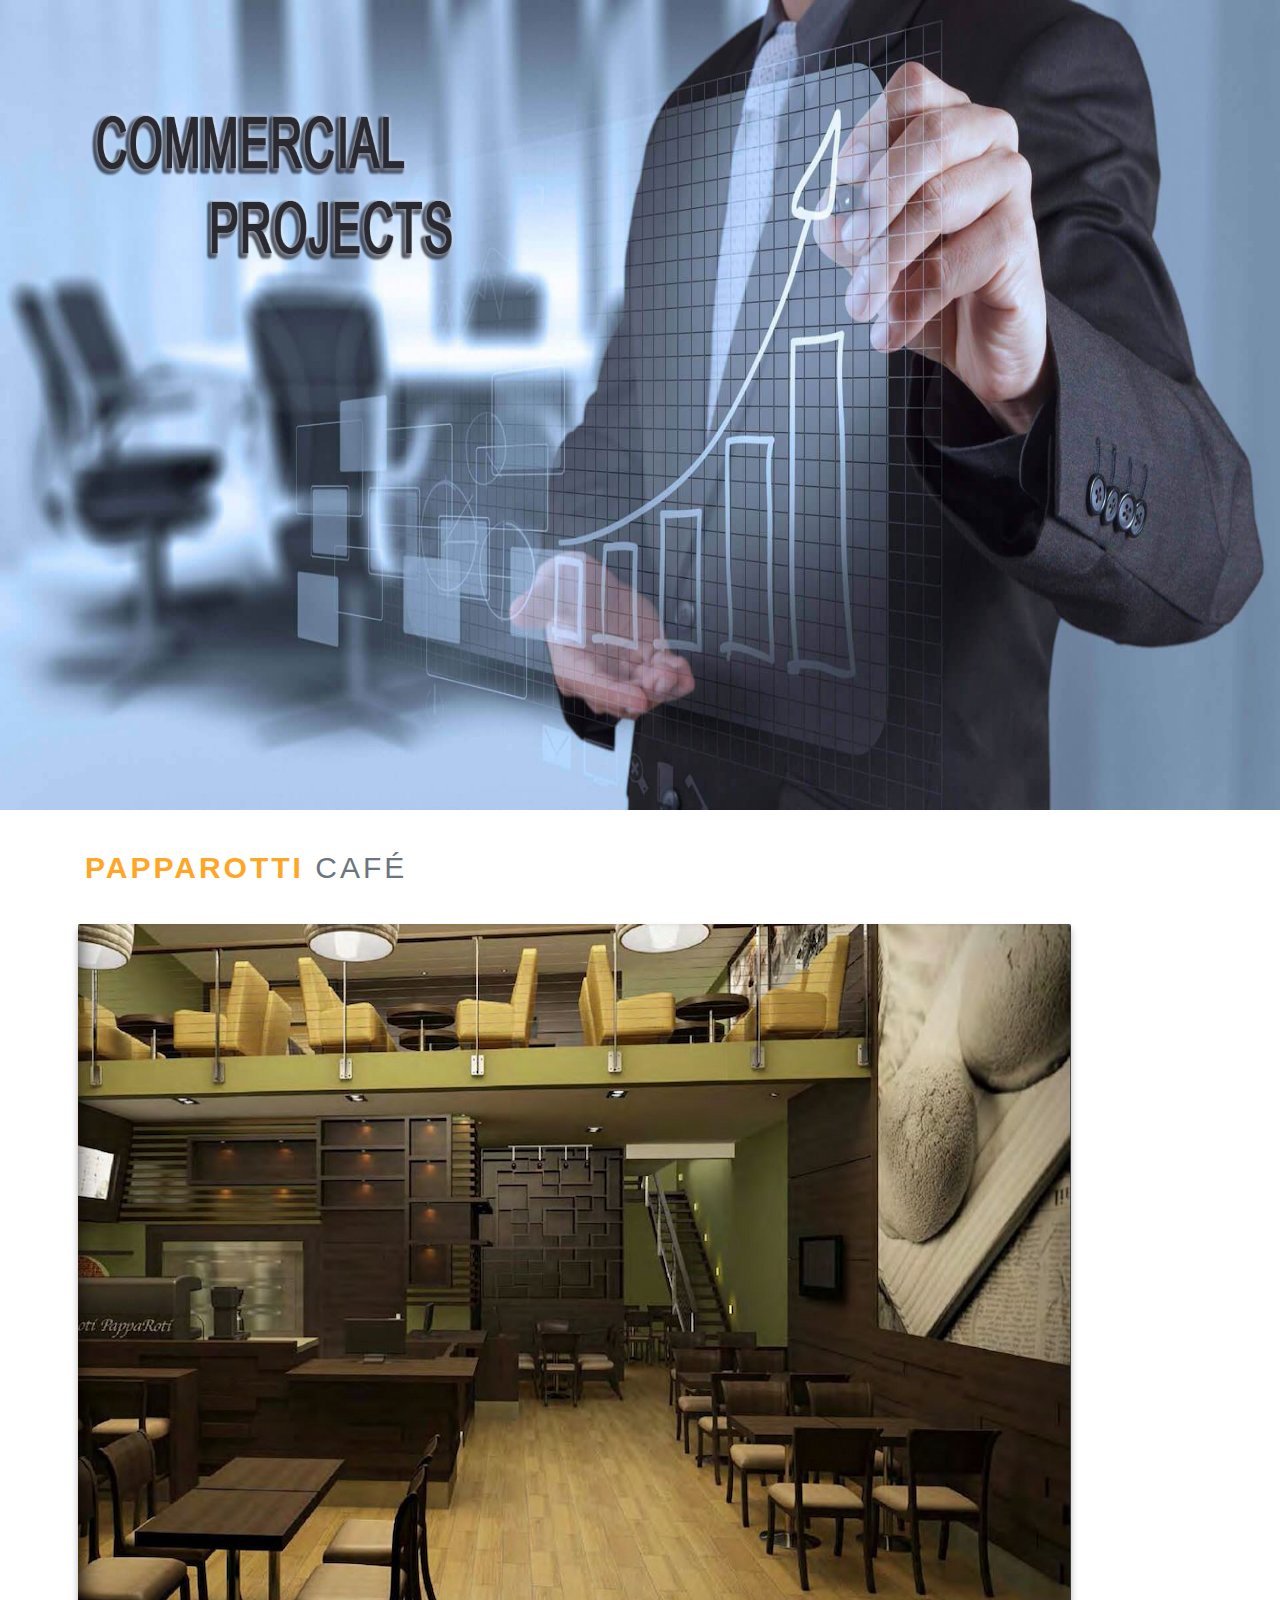
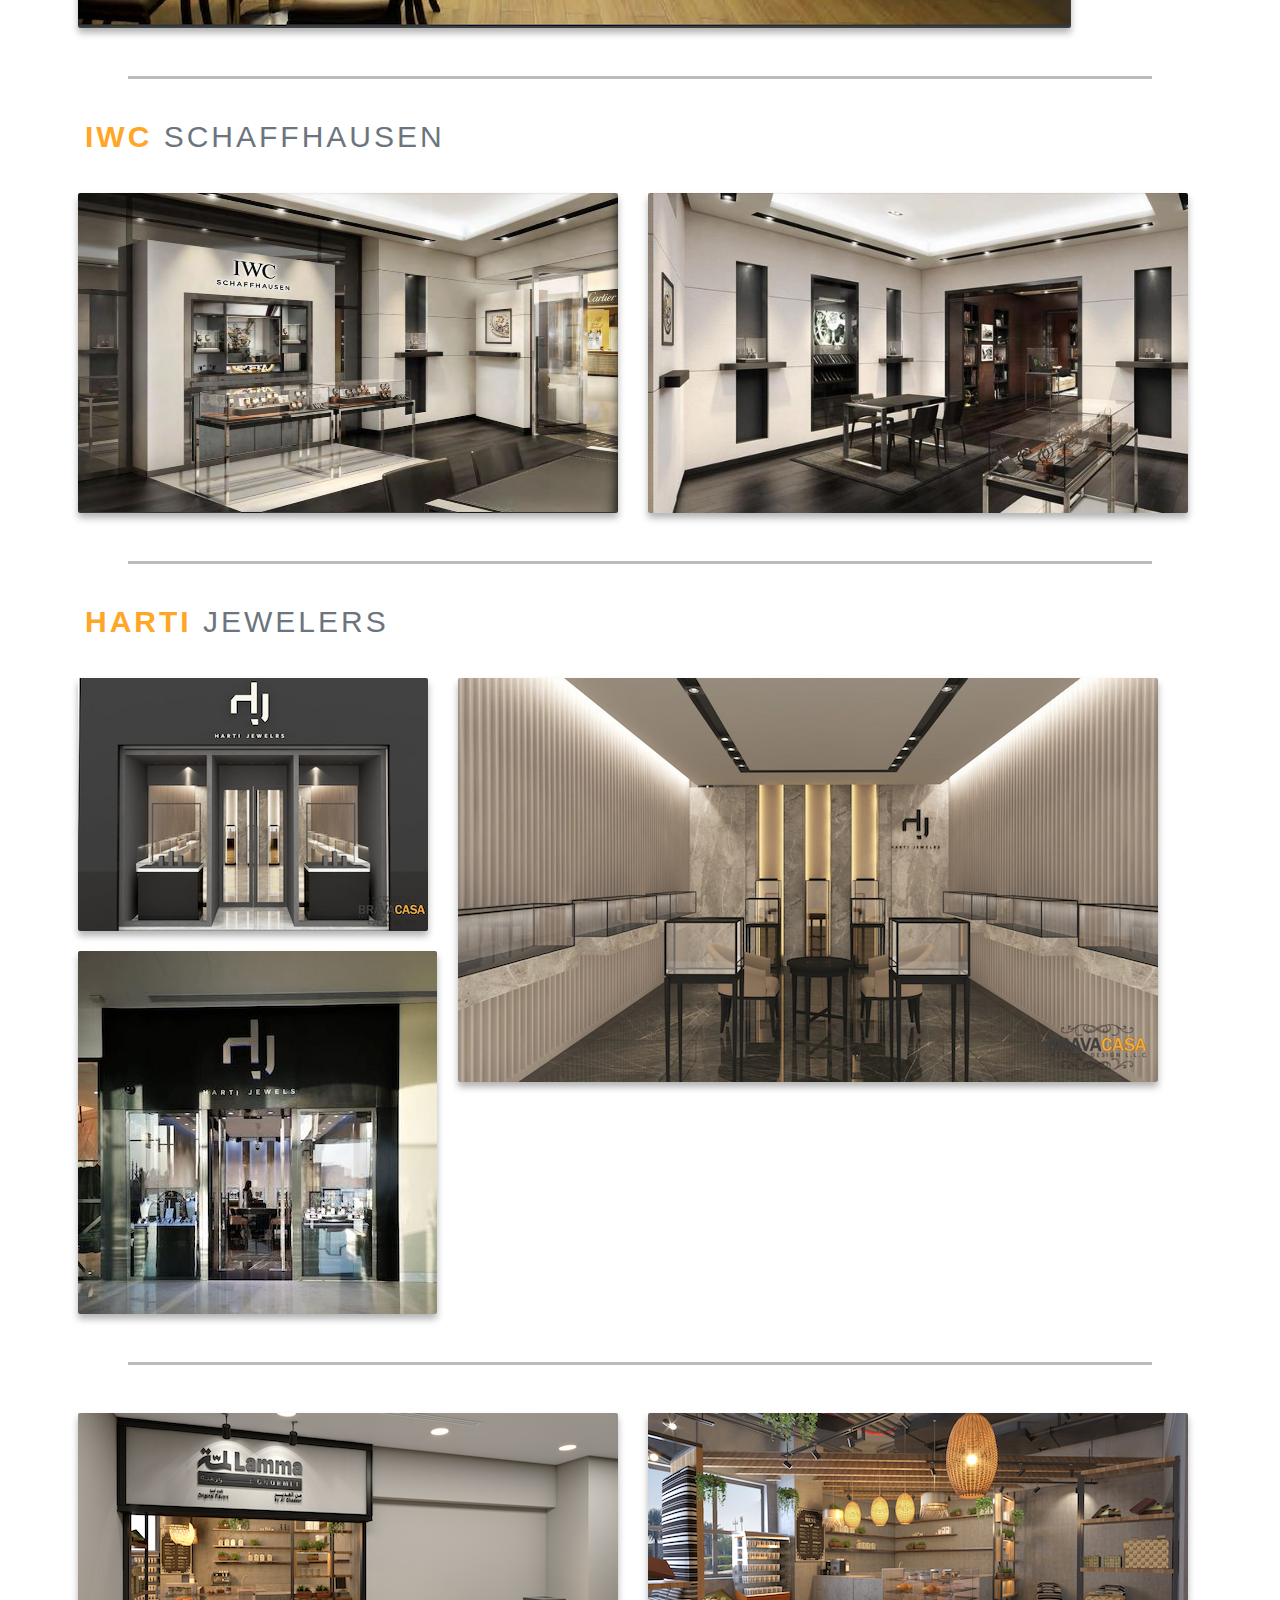
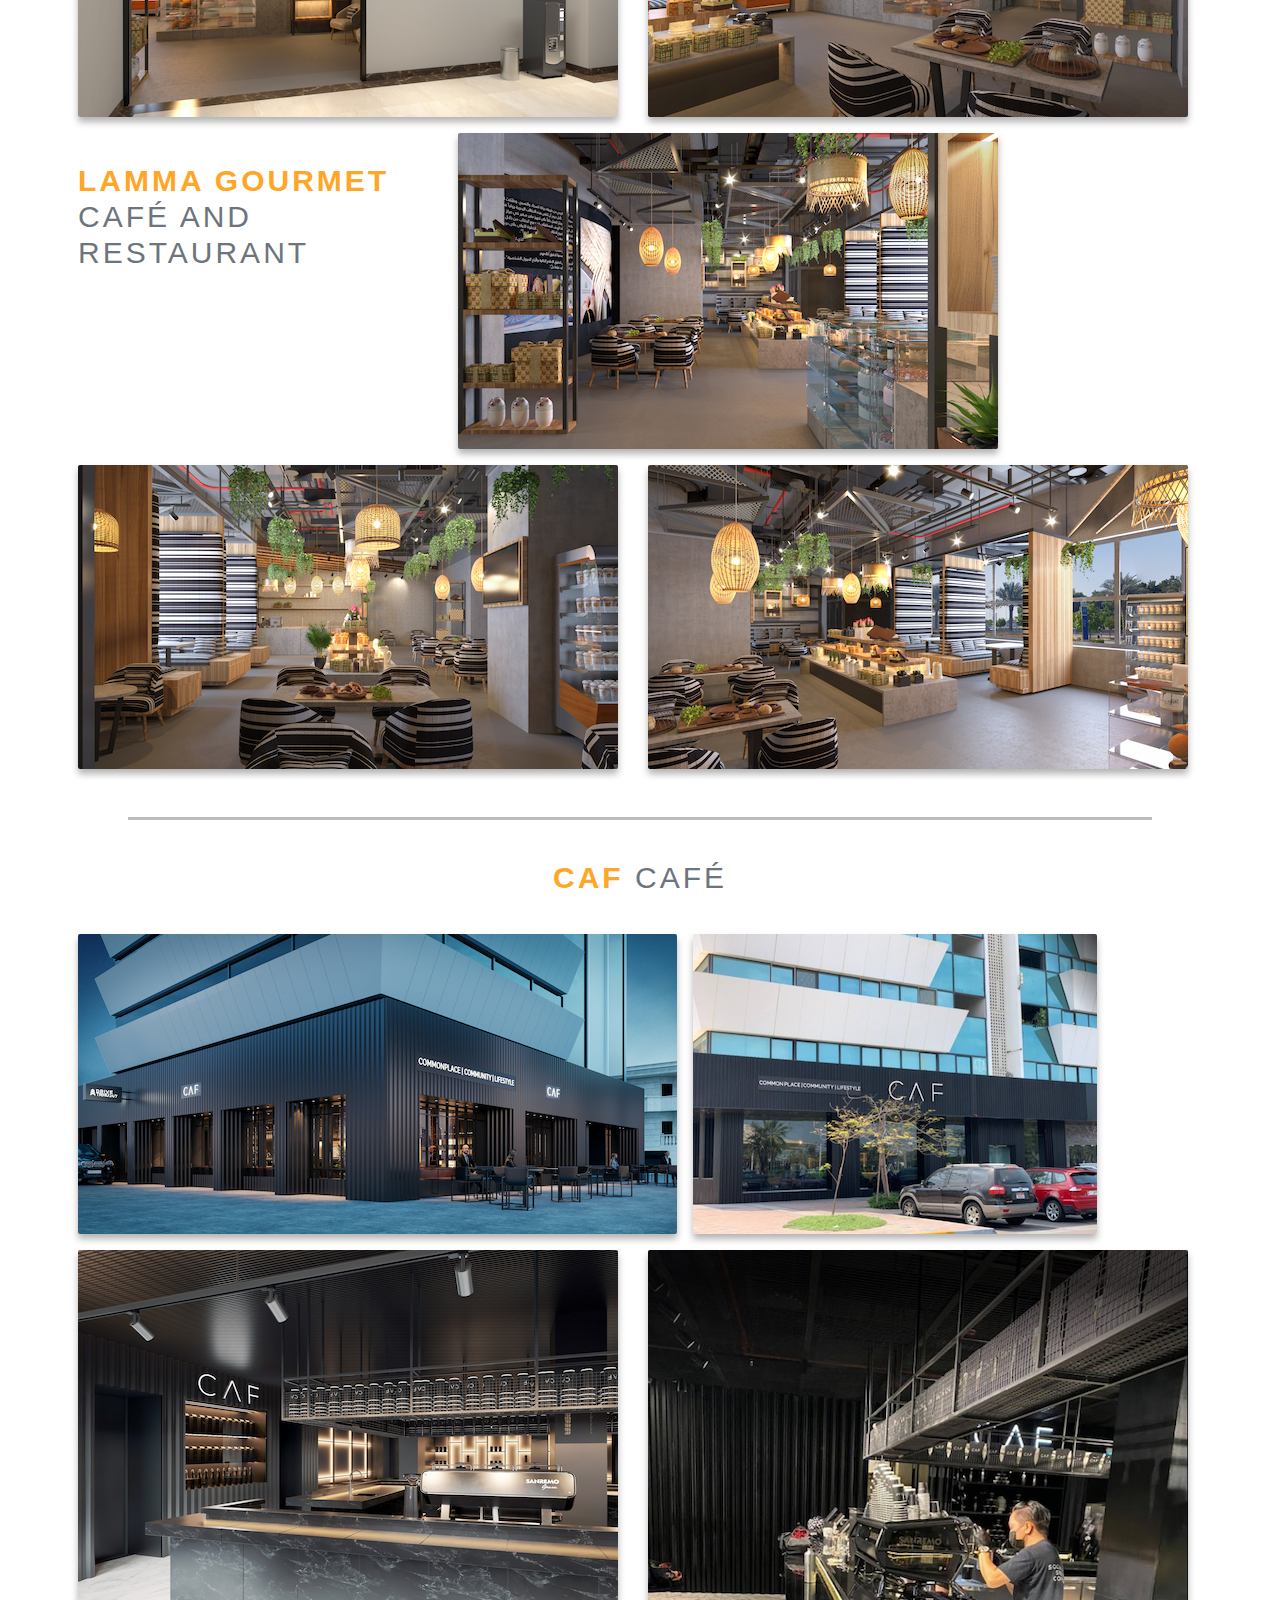
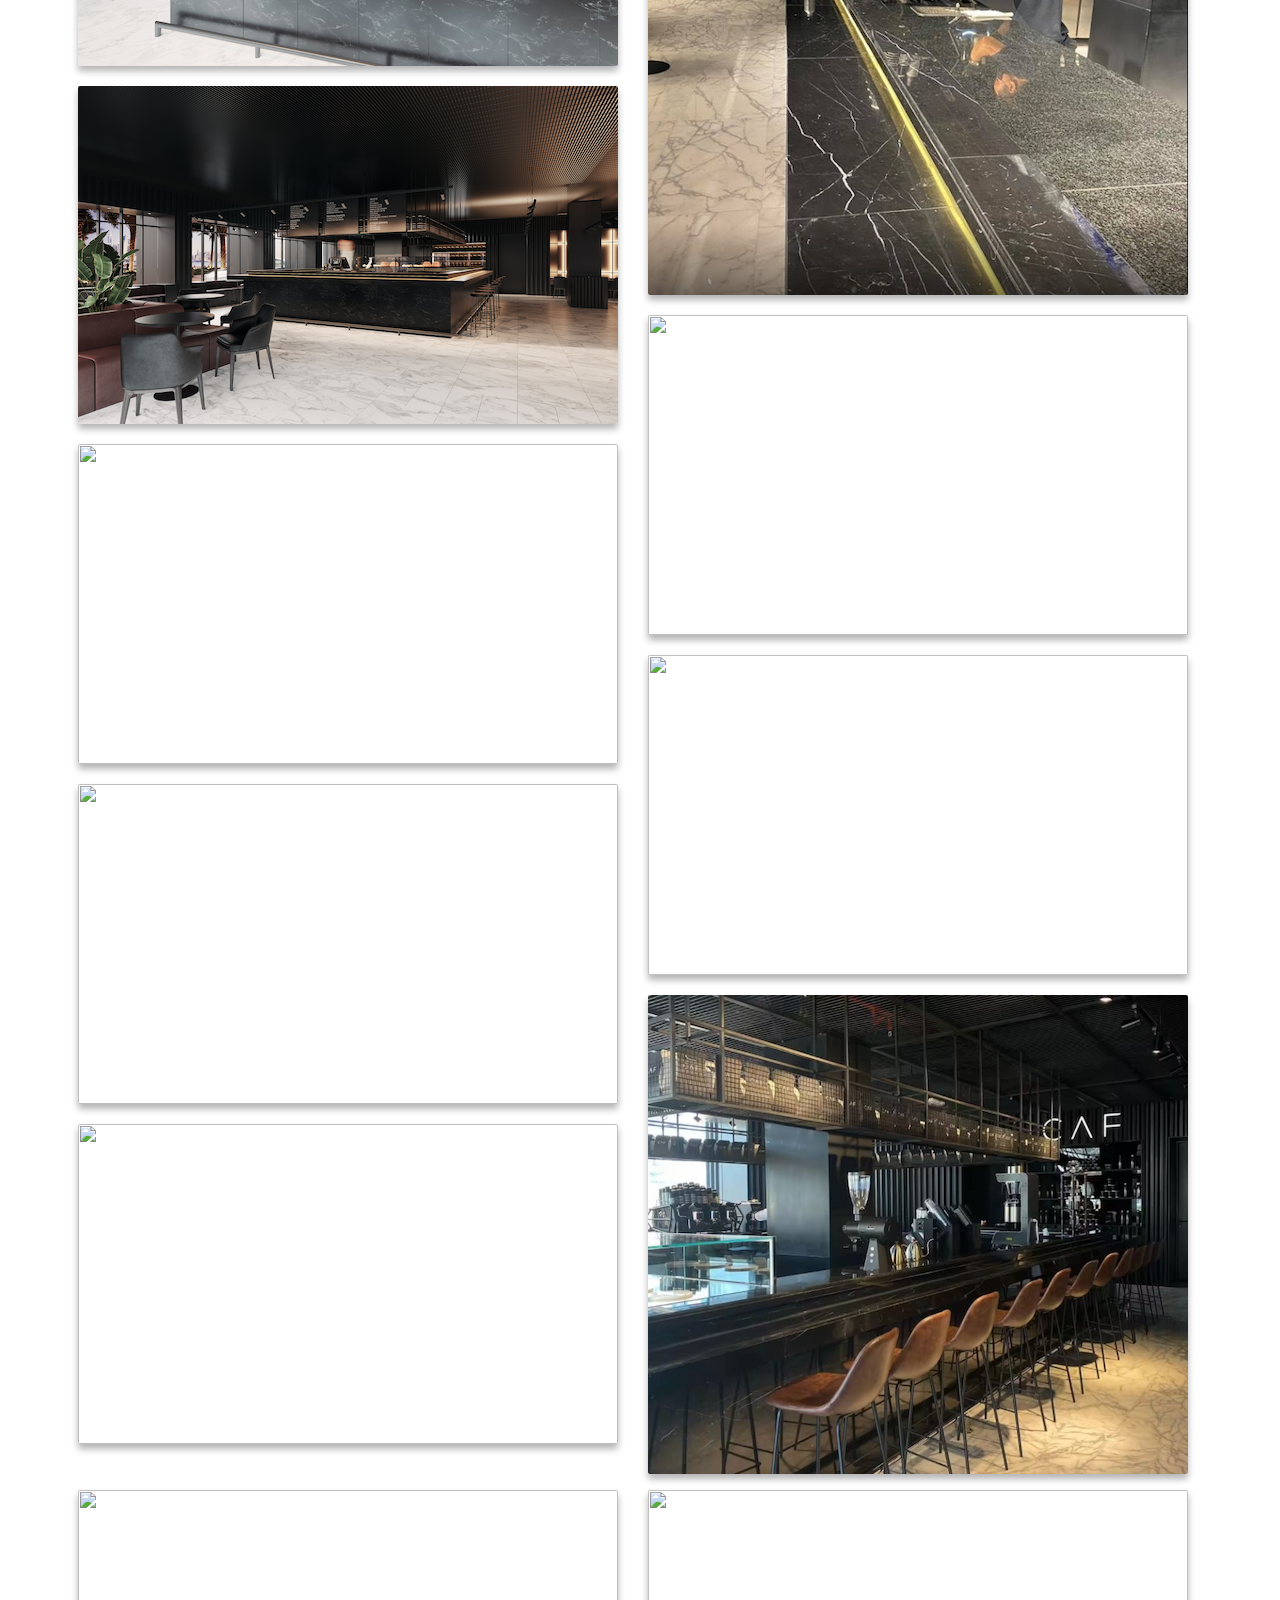
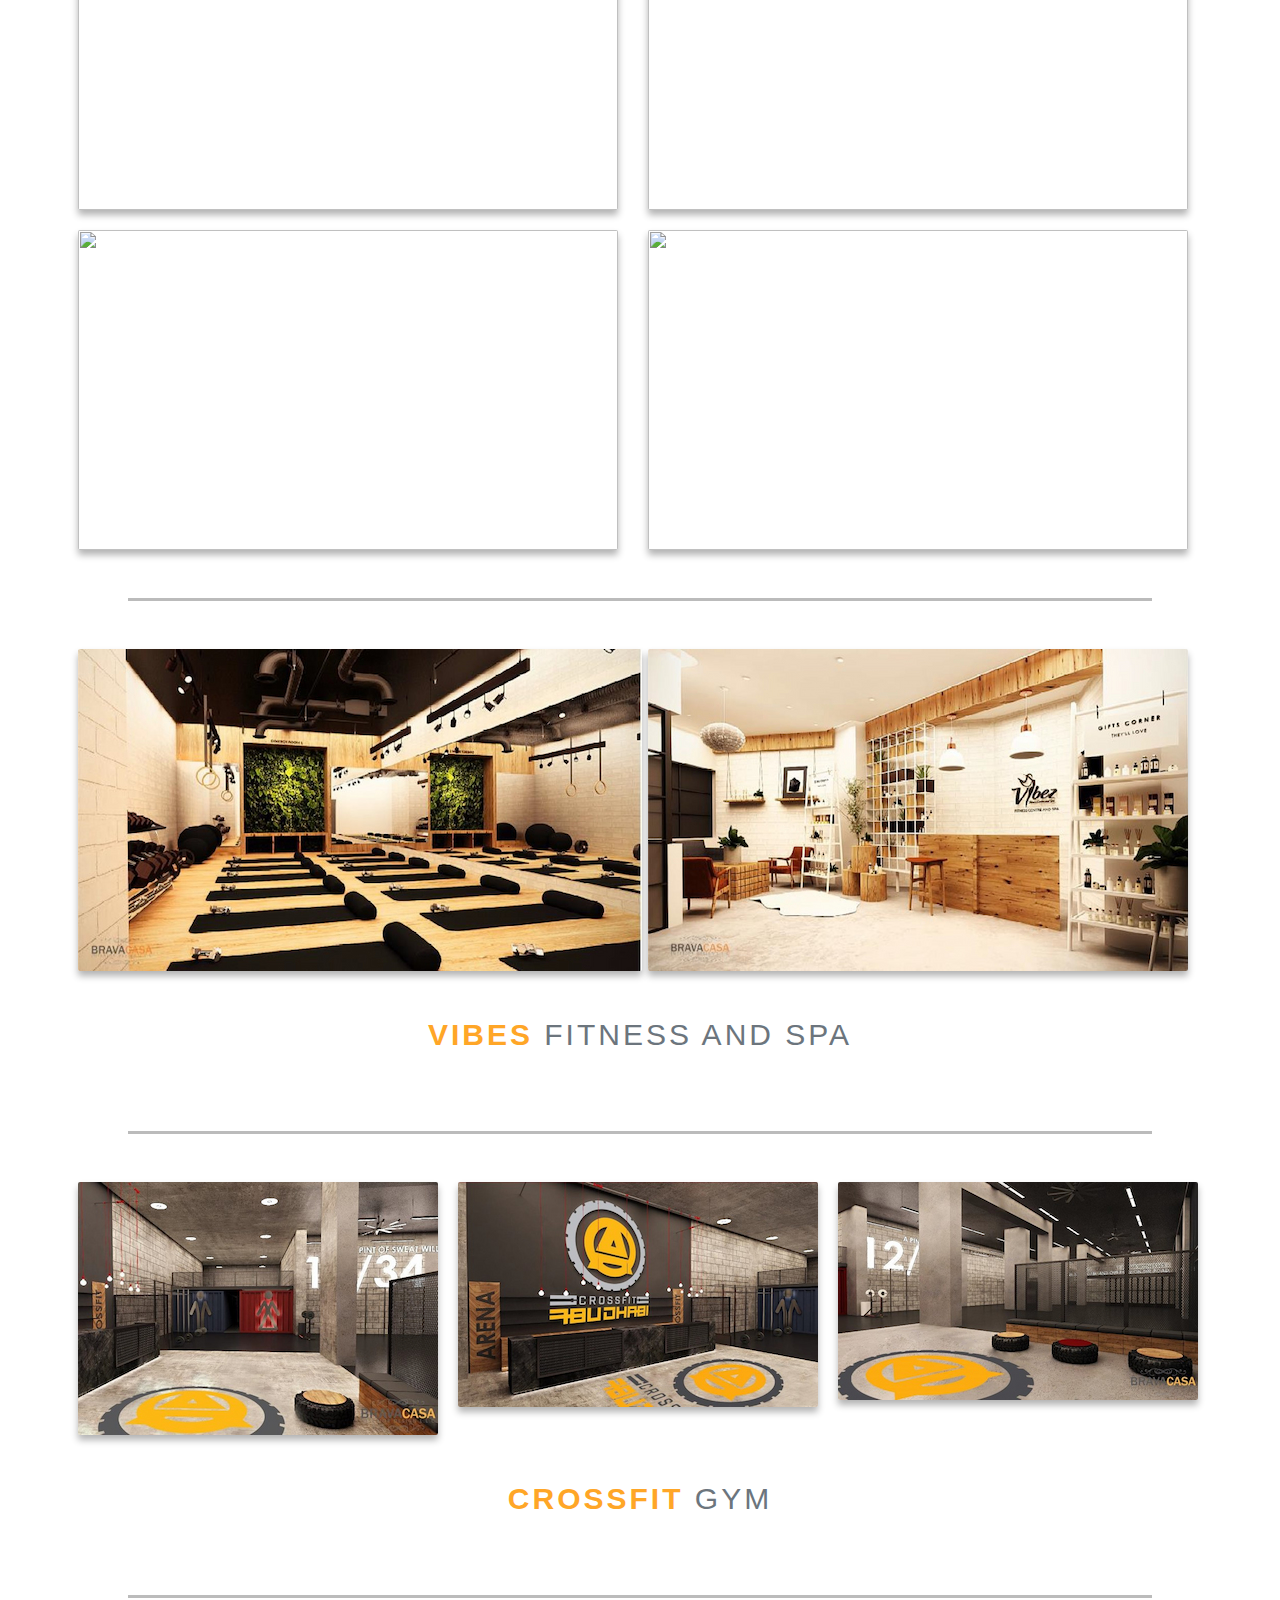
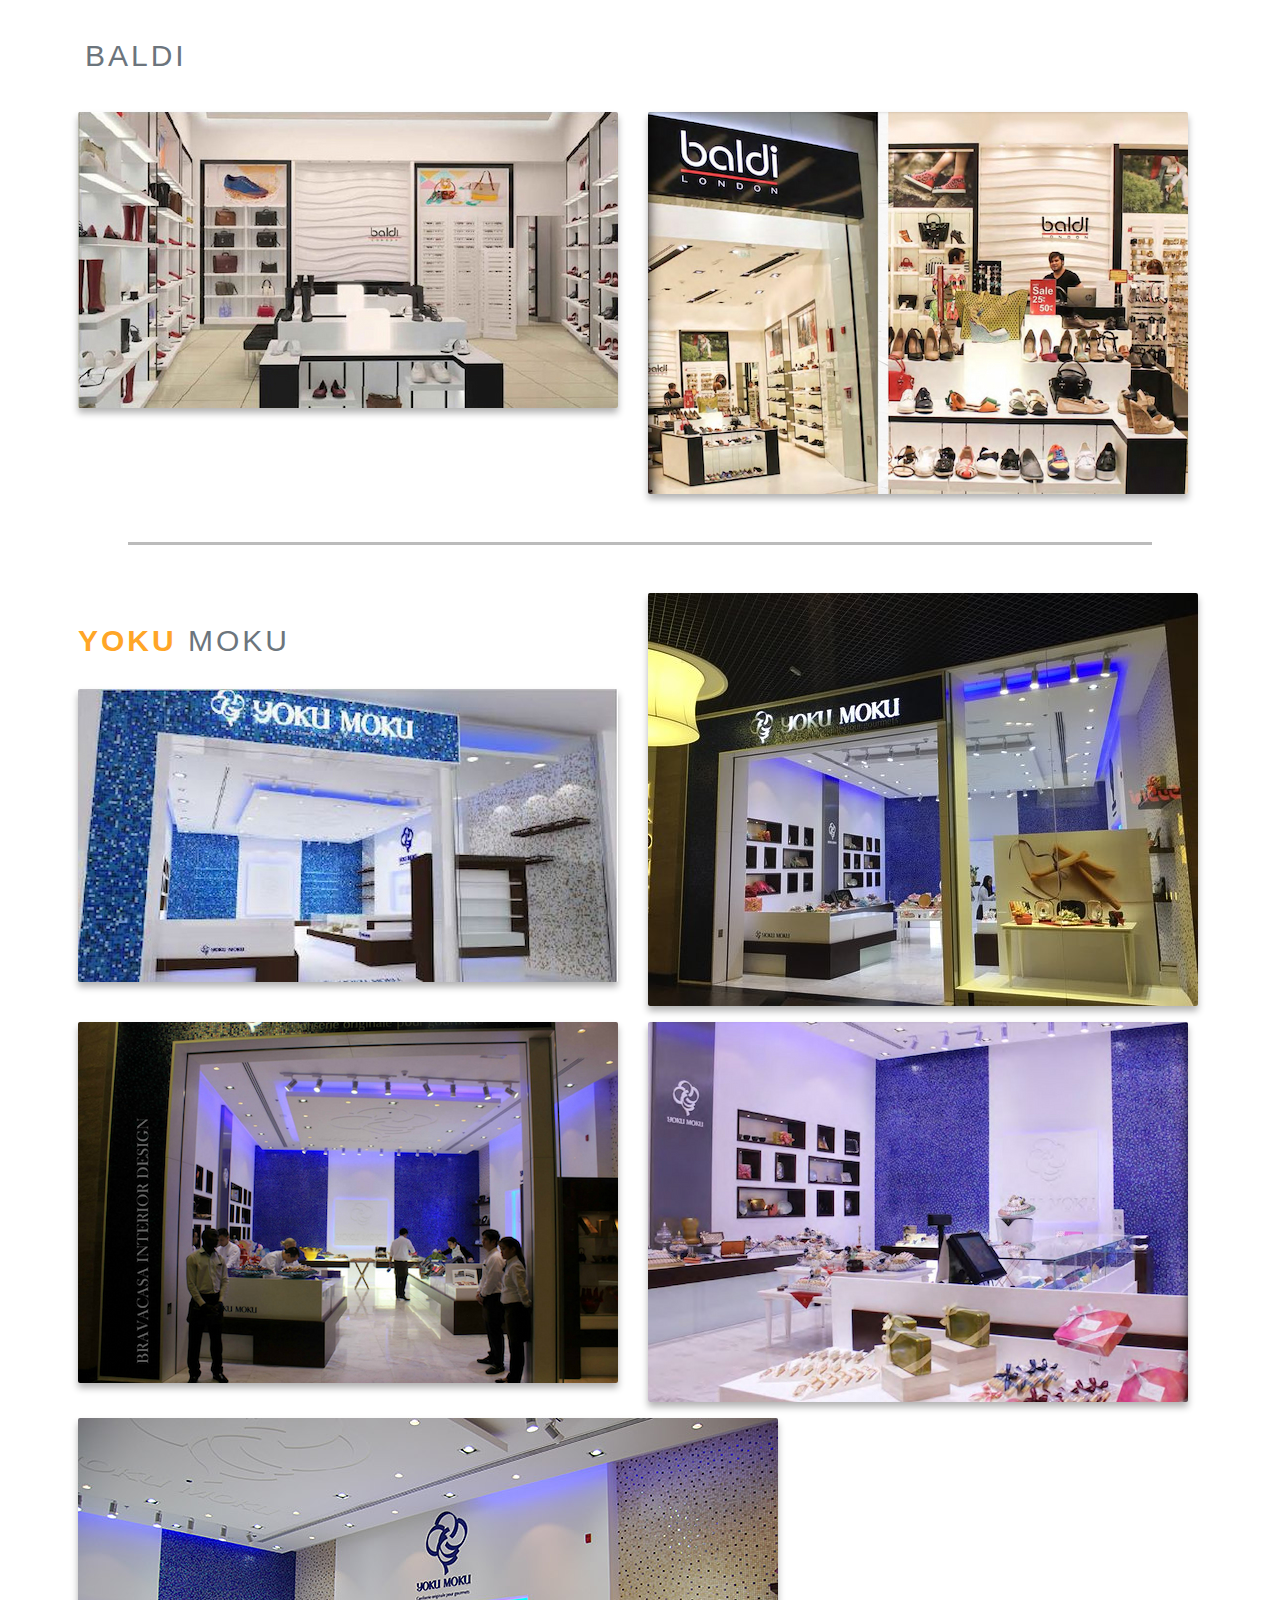
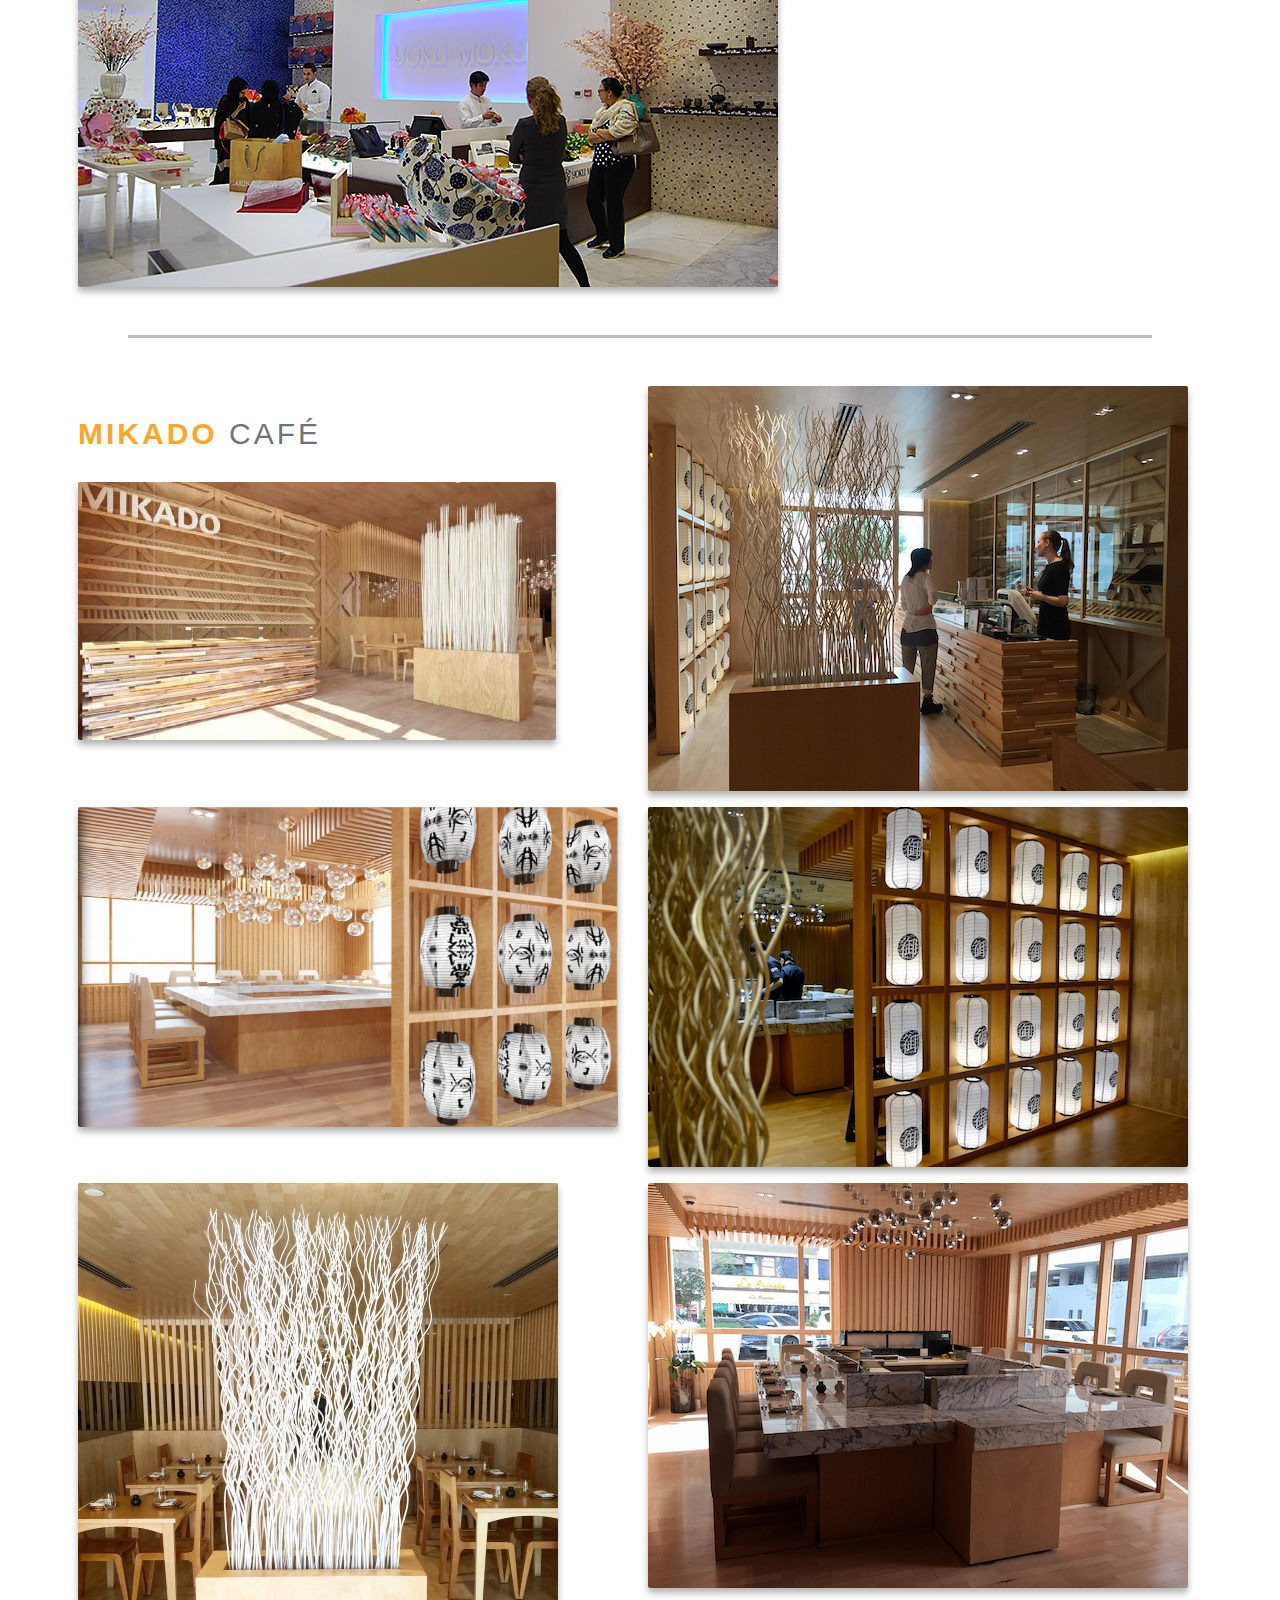
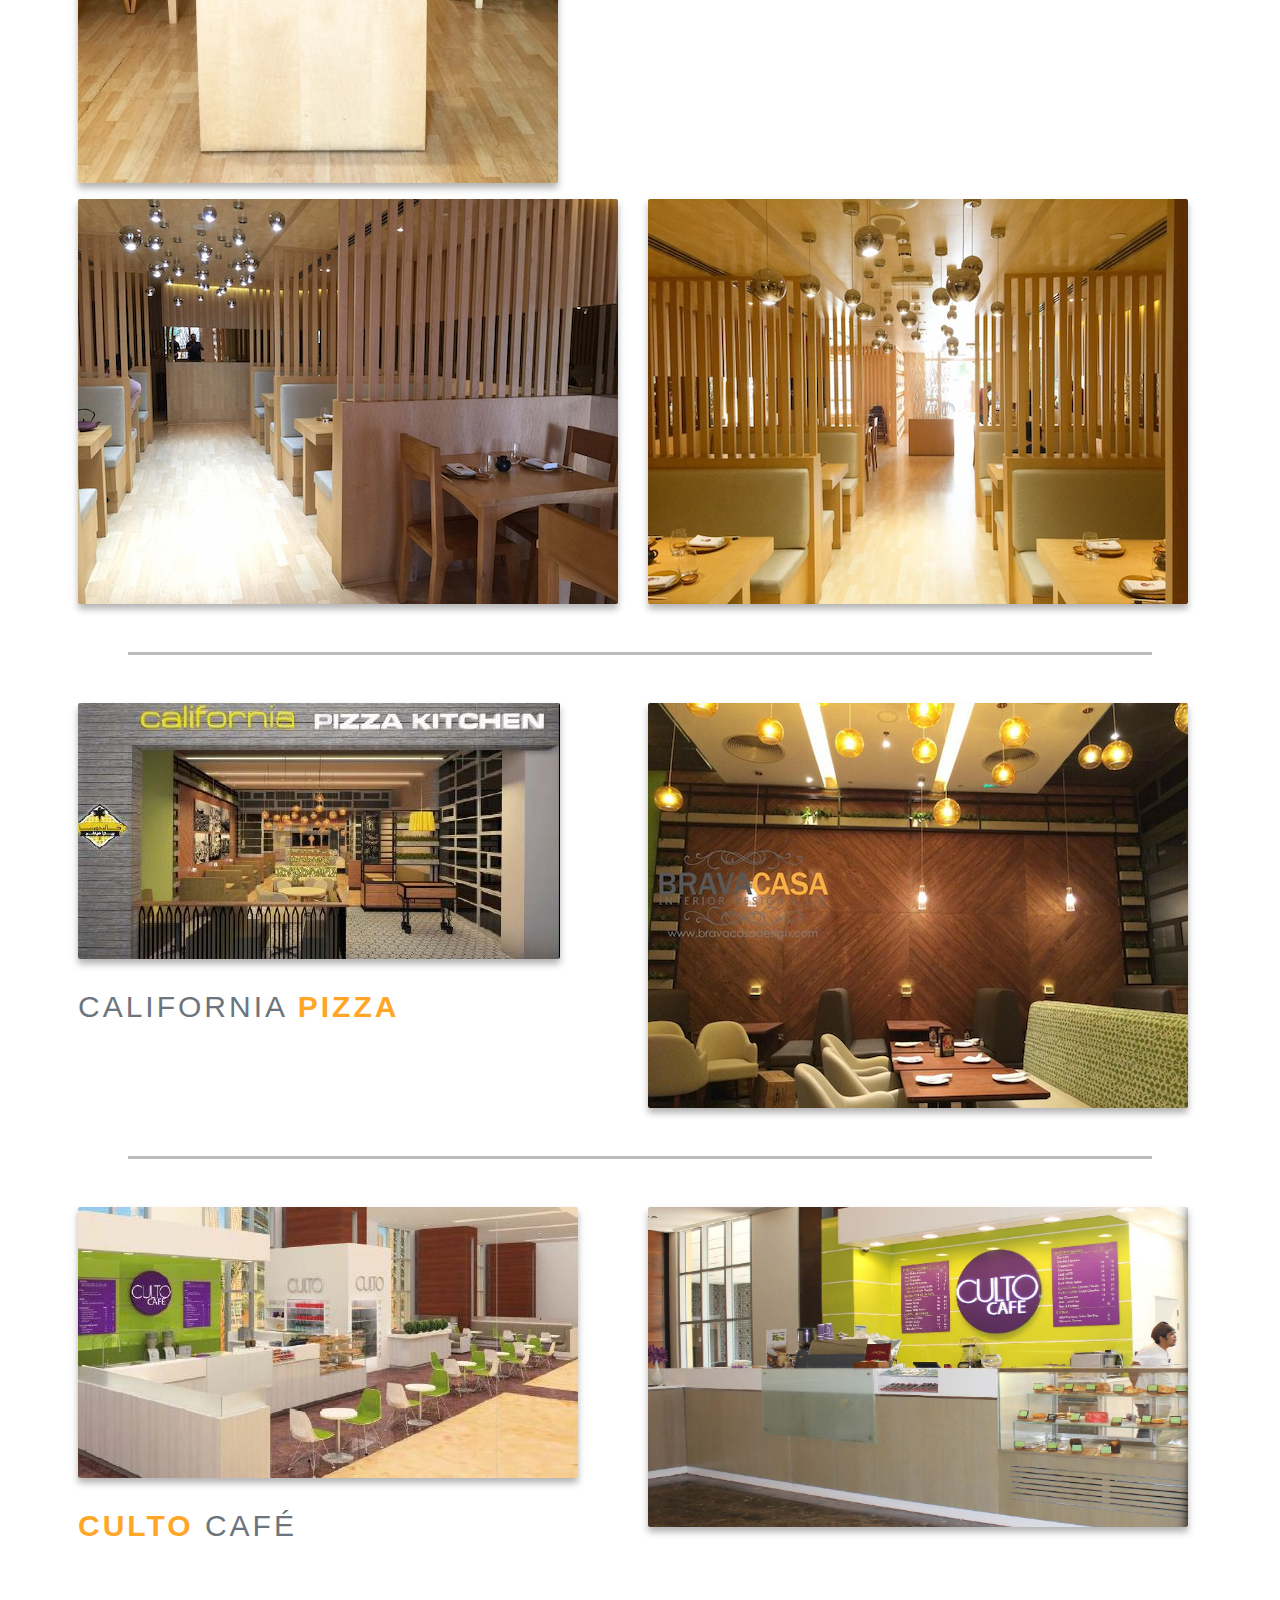
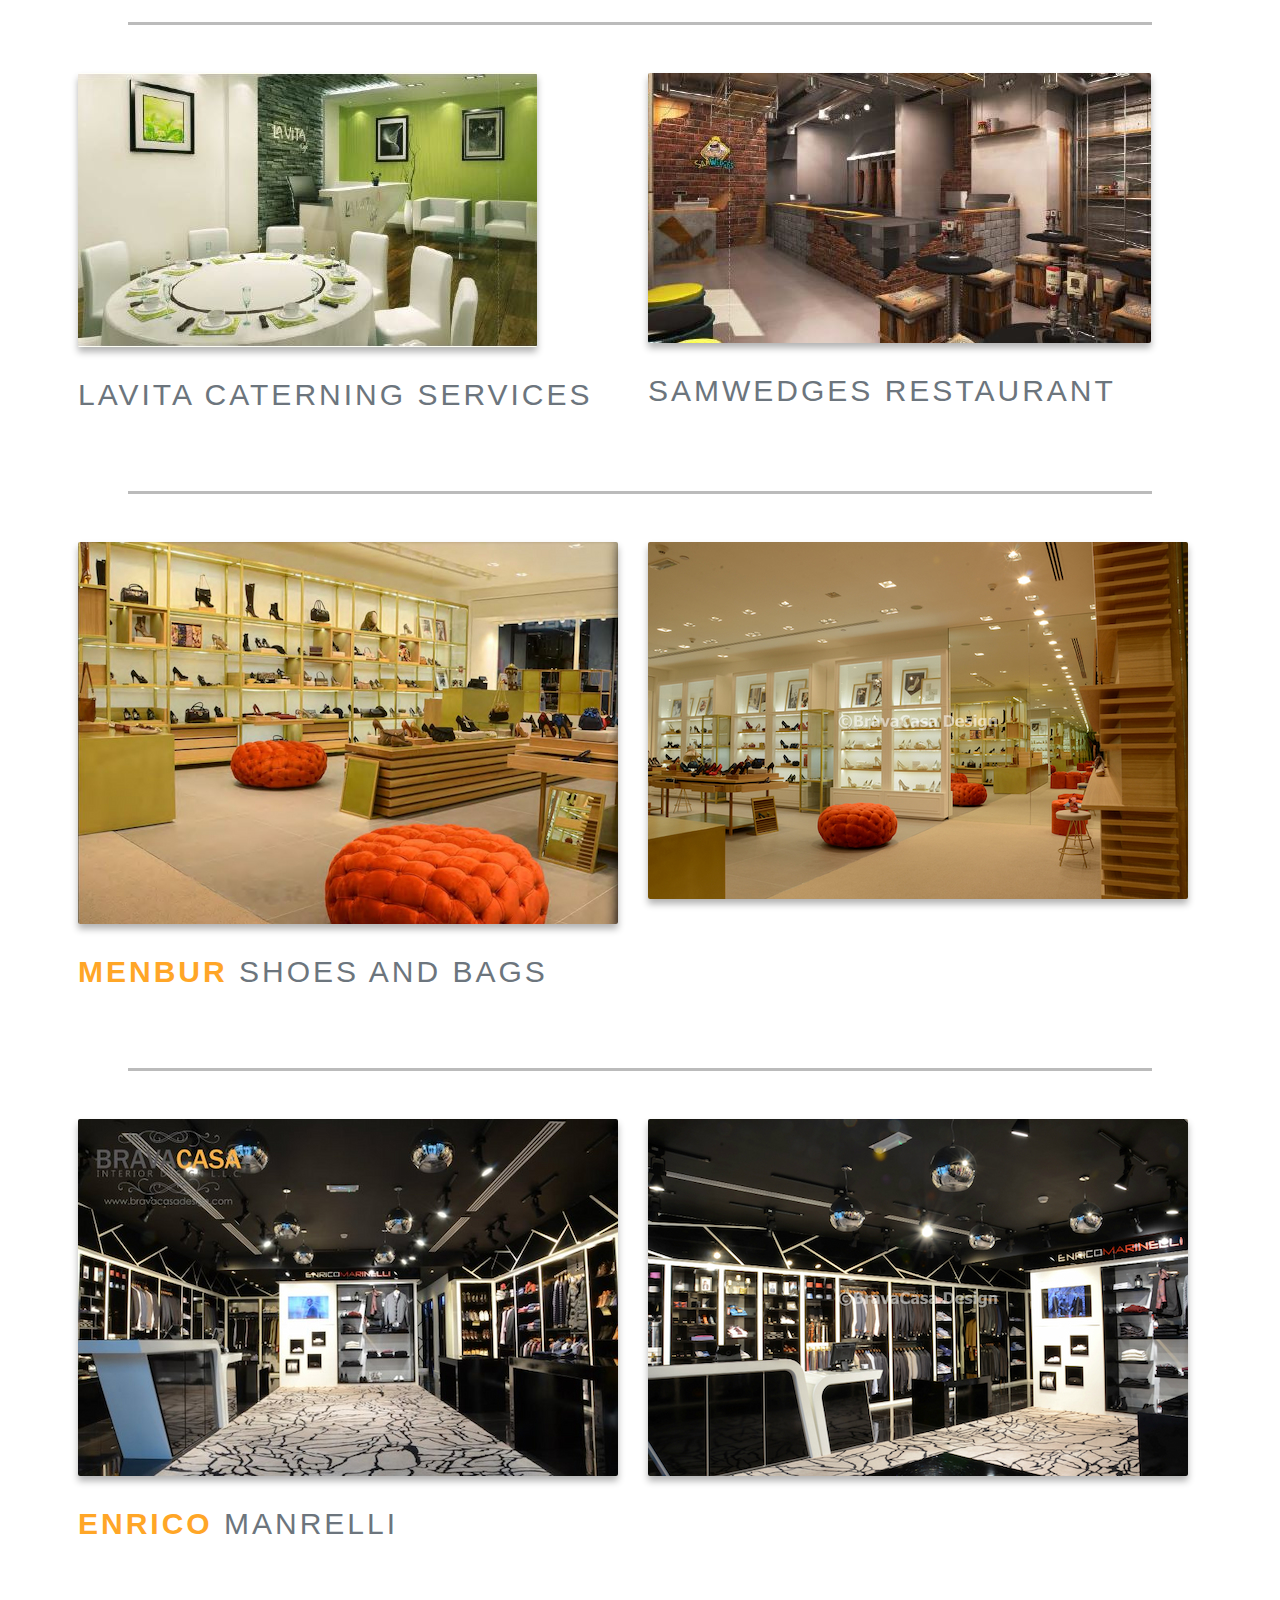
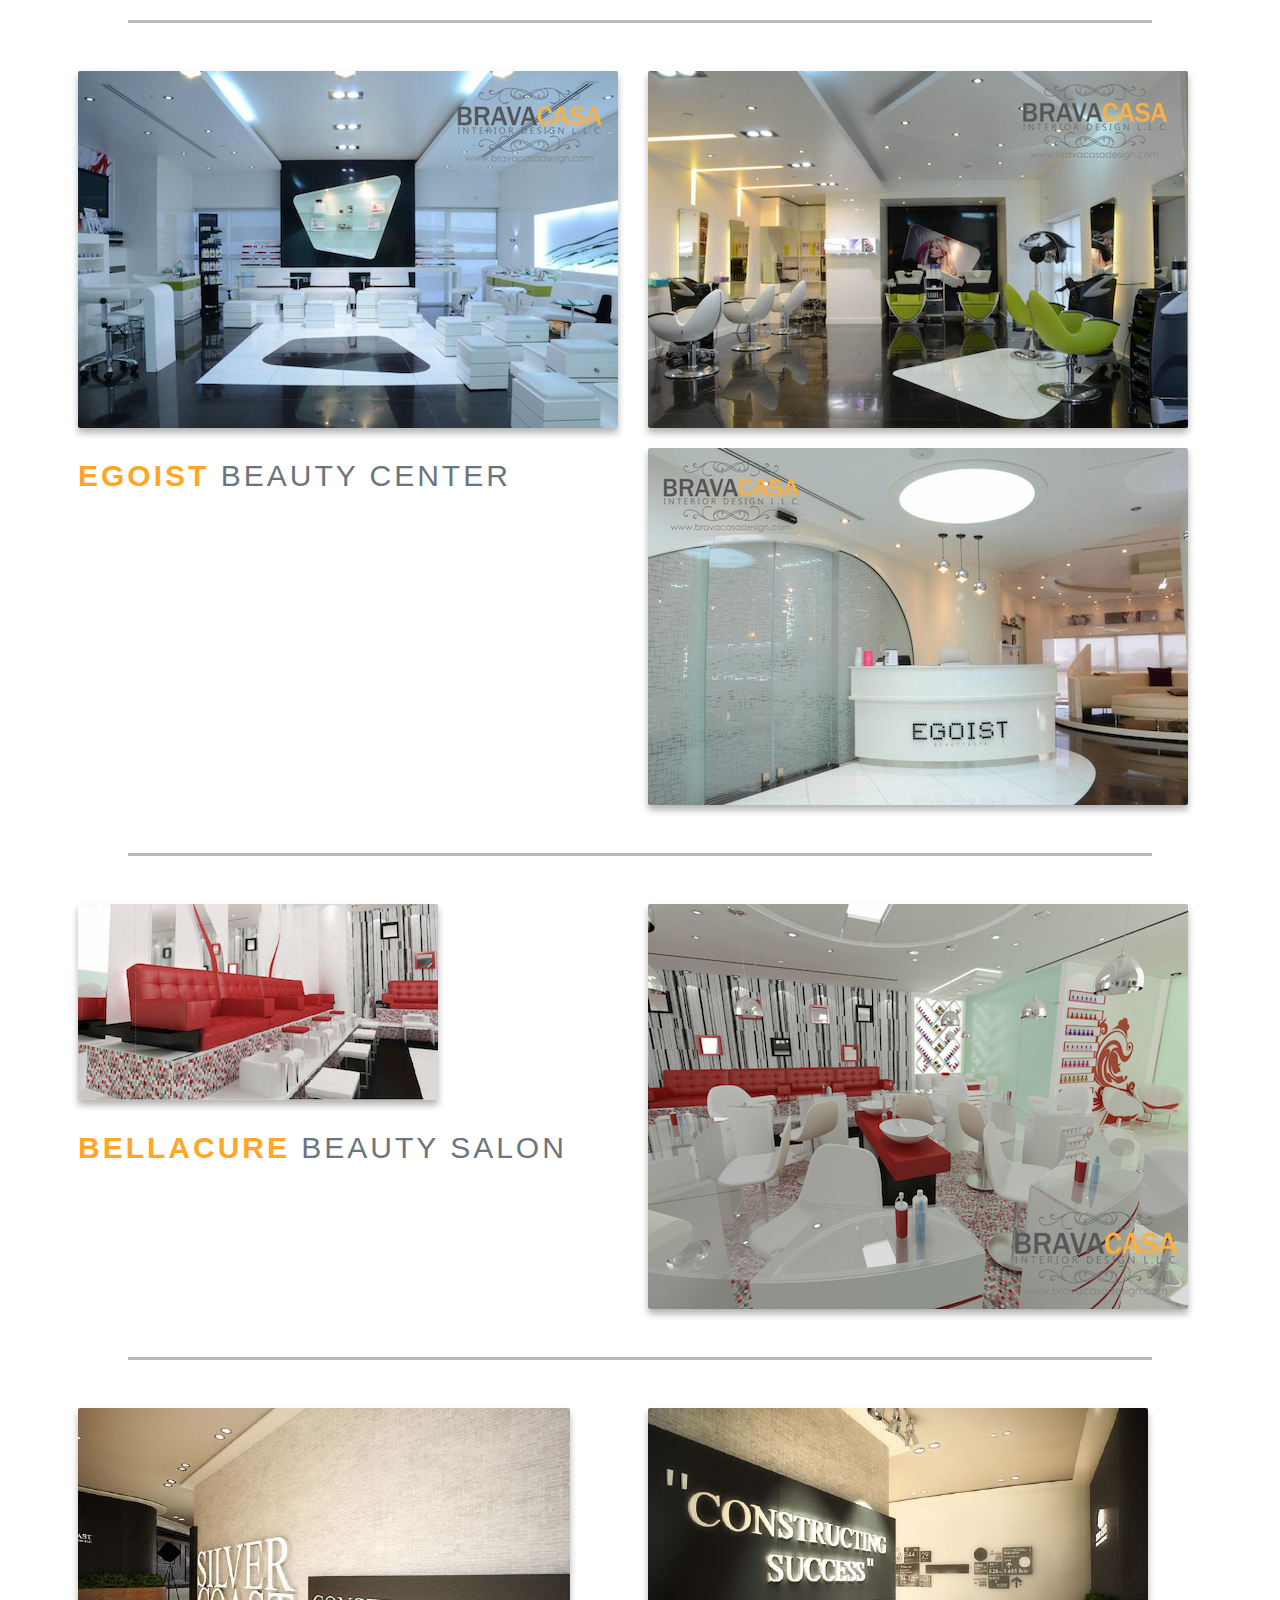
==== Commercial.html @ 42799ff3 "Add files via upload" ====
<!DOCTYPE html>
<html lang="en">

<head>
  <meta charset="UTF-8">
  <meta http-equiv="X-UA-Compatible" content="IE=edge">
  <meta name="viewport" content="width=device-width, initial-scale=1.0">
  <title>Commertial Projects</title>
  <link rel="stylesheet" href="css/bootstrap.min.css">
  <link rel="stylesheet" href="css/font-awesome.min.css">
  <link rel="stylesheet" href="css/animate.css">
  <link rel="stylesheet" href="css/style.css">
  <!--BravaCasa icon-->
  <link rel="icon" type="image/x-icon" href="images/BRAVACASA .png">
</head>

<body>
  <!--Header-->
  <div class="Commercial ">
    <div class="container"></div>
  </div>
  <!--Projects-->
  <div class="project3">
    <!--Papparotti Cafe-->
    <div class="container project3">
      <h2><span>Papparotti</span> CAFÉ</h2>
      <div class="row">
        <div class="col-md com">
          <img src="./images//Projects/commercial/1.jpg" alt="">
        </div>
      </div>
    </div>
    <hr>
    <!--IWC Schaffhausen-->
    <div class="container project3">
      <h2><span>IWC</span> Schaffhausen</h2>
      <div class="row">
        <div class="col-md-6 com">
          <img src="./images//Projects/commercial/2.jpg" alt="" class="image">
        </div>
        <div class="col-md-6 com">
          <img src="./images//Projects/commercial/2.1.jpg" alt="" class="image">
        </div>
      </div>
    </div>
    <hr>
    <!--Harti Jewelers-->
    <div class="container project3">
      <h2><span>Harti</span> Jewelers</h2>
      <div class="row">
        <div class="col-md-4 com">
          <img src="./images//Projects/commercial/3.1.jpg" alt="" class="mar-b">
          <img src="./images//Projects/commercial/3.2.jpg" alt="" >
        </div>
        <div class="col-md-6 com">
          <img src="./images//Projects/commercial/3.jpg" alt="">
        </div>
      </div>
    </div>
    <hr>
    <!--LAMMA GOURMET CAFÉ AND RESTAURANT-->
    <div class="container project3">
      <div class="row">
        <div class="col-md-6 com">
          <img src="./images//Projects/commercial/LAMA GOURMET/1.jpg" alt="">
        </div>
        <div class="col-md-6 com">
          <img src="./images//Projects/commercial/LAMA GOURMET/2.jpg" alt="">
        </div>
        <div class="col-md-4 com">
          <h2><span>LAMMA GOURMET</span> CAFÉ AND RESTAURANT</h2>
        </div>
        <div class="col-md-6 com">
          <img src="./images//Projects/commercial/LAMA GOURMET/3.jpg" alt="">
        </div>
        <div class="col-md-6 com">
          <img src="./images//Projects/commercial/LAMA GOURMET/4.jpg" alt="">
        </div>
        <div class="col-md-6 com">
          <img src="./images//Projects/commercial/LAMA GOURMET/5.jpg" alt="">
        </div>
      </div>
    </div>
    <hr>
    <!--CAF CAFÉ-->
    <div class="container project3">
      <h2 style="text-align: center;"><span>CAF</span> CAFÉ</h2>
      <div class="row">
        <div class="col-md-auto com">
          <img src="./images//Projects/commercial/CAF CAFE/1.jpg" alt="">
        </div>
        <div class="col-md-4 com">
          <img src="./images//Projects/commercial/CAF CAFE/2.jpg" alt="">
        </div>
        <div class="col-md-6 com">
          <img src="./images//Projects/commercial/CAF CAFE/3.jpg" alt="" class="mar-b">
          <img src="./images//Projects/commercial/CAF CAFE/4.jpg" alt="" class="mar-b">
          <img src="./images//Projects/commercial/CAF CAFE/9.jpg" alt=""  class="image mar-b">
          <img src="./images//Projects/commercial/CAF CAFE/10.jpg" alt=""  class="image mar-b">
          <img src="./images//Projects/commercial/CAF CAFE/15.jpg" alt="" class="image">
        </div>
        <div class="col-md-6 com">
          <img src="./images//Projects/commercial/CAF CAFE/8.jpg" alt="" class="mar-b">
          <img src="./images//Projects/commercial/CAF CAFE/5.jpg" alt=""  class="image mar-b">
          <img src="./images//Projects/commercial/CAF CAFE/6.jpg" alt=""  class="image mar-b">
          <img src="./images//Projects/commercial/CAF CAFE/7.jpg" alt="">
        </div>
        <div class="col-md-6 com">
          <img src="./images//Projects/commercial/CAF CAFE/11.jpg" alt=""  class="image mar-b">
          <img src="./images//Projects/commercial/CAF CAFE/13.jpg" alt="" class="image">
        </div>
        <div class="col-md-6 com">
          <img src="./images//Projects/commercial/CAF CAFE/12.jpg" alt=""   class="image mar-b">
          <img src="./images//Projects/commercial/CAF CAFE/14.jpg" alt=""  class="image">
        </div>
       
      </div>
    </div>
    <hr>
    <!--Vibes Fitness And Spa-->
    <div class="container project3">
      <div class="row">
        <div class="col-md-6 com">
          <img src="./images//Projects/commercial/4.jpg" alt="">
        </div>
        <div class="col-md-6 com">
          <img src="./images//Projects/commercial/5.jpg" alt="">
        </div>
        <div class="col-md-12 com">
          <h2 style="text-align: center;"><span>Vibes</span> Fitness And Spa</h2>
        </div>
      </div>
    </div>
    <hr>
     <!--CrossFit Gym-->
    <div class="container project3">
      <div class="row">
        <div class="col-lg-4 col-md-6 com">
          <img src="./images//Projects/commercial/7.jpg" alt=""> 
        </div>
        <div class="col-lg-4 col-md-6 com">
          <img src="./images//Projects/commercial/8.jpg" alt="">
        </div>
        <div class="col-lg-4 col-md-6 com">
          <img src="./images//Projects/commercial/6.jpg" alt="">
        </div>
        <div class="col-md-12 com">
          <h2 style="text-align: center;"><span>CrossFit</span> Gym</h2>
        </div>
      </div>
    </div>
    <hr>
    <!--Baldi-->
    <div class="container project3">
      <h2>Baldi</h2>
      <div class="row">
        <div class="col-md-6 com">
          <img src="./images//Projects/commercial/10.jpg" alt="">
        </div>
        <div class="col-md-6 com">
          <img src="./images//Projects/commercial/10.1.jpg" alt="">
        </div>
      </div>
    </div>
    <hr>
    <!--Yoku Moku-->
    <div class="container project3">
      <div class="row">
        <div class="col-md-6 com">
          <h2 style="margin-bottom: 30px;"><span>Yoku</span> Moku</h2>
          <img src="./images//Projects/commercial/11.jpg" alt="">
        </div>
        <div class="col-md-6 com">
          <img src="./images//Projects/commercial/11.3.jpg" alt="">
        </div>
        <div class="col-md-6 com">
          <img src="./images//Projects/commercial/11.2.jpg" alt="">
        </div>
        <div class="col-md-6 com">
          <img src="./images//Projects/commercial/11.1.jpg" alt="">
        </div>
        <div class="col-md-6 com">
          <img src="./images//Projects/commercial/11.4.jpg" alt="">
        </div>
      </div>
    </div>
    <hr>
    <!---Mikado Cafe-->
    <div class="container project3">
      <div class="row">
        <div class="col-md-6 com">
          <h2 style="margin-bottom: 30px;"><span>Mikado</span> CAFÉ</h2>
          <img src="./images//Projects/commercial/13.JPG" alt="" >
        </div>
        <div class="col-md-6 com">
          <img src="./images//Projects/commercial/13.1.jpg" alt="" >
        </div>
        <div class="col-md-6 com">
          <img src="./images//Projects/commercial/13.10.JPG" alt="" class="image">
        </div>
        <div class="col-md-6 com">
          <img src="./images//Projects/commercial/13.11.jpg" alt="" >
        </div>
        <div class="col-md-6 com">
          <img src="./images//Projects/commercial/13.2.jpg" alt="">
        </div>
        <div class="col-md-6 com">
          <img src="./images//Projects/commercial/13.4.jpg" alt="">
        </div>
        <div class="col-md-6 com">
          <img src="./images//Projects/commercial/13.6.jpg" alt="">
        </div>
        <div class="col-md-6 com">
          <img src="./images//Projects/commercial/13.5.jpg" alt="">
        </div>
      </div>
    </div>
    <hr>
    <!--California Pizza-->
    <div class="container project3">
      <div class="row">
        <div class="col-md-6 com">
          <img src="./images//Projects/commercial/12.JPG" alt="">
          <h2>California <span>Pizza</span></h2>
        </div>
        <div class="col-md-6 com">
          <img src="./images//Projects/commercial/12.1.jpg" alt="">
        </div>
      </div>
    </div>
    <hr>
    <!--Culto CAFÉ-->
    <div class="container project3">
      <div class="row">
        <div class="col-md-6 com">
          <img src="./images//Projects/commercial/16.JPG" alt="">
          <h2><span>Culto</span> CAFÉ</h2>
        </div>
        <div class="col-md-6 com">
          <img src="./images//Projects/commercial/17.JPG" alt="" class="image">
        </div>
      </div>
    </div>
    <hr>
    <!--Samwedges -Culto Cafe-->
    <div class="container project3">
      <div class="row">
        <div class="col-md-6 com">
          <img src="./images//Projects/commercial/14.JPG" alt="">
          <h2>Lavita Caterning Services</h2>
        </div>
        <div class="col-md-6 com">
          <img src="./images//Projects/commercial/15.JPG" alt="">
          <h2>Samwedges Restaurant</h2>
        </div>
      </div>
    </div>
    <hr>
    <!--MENBUR SHOES AND BAGS-->
    <div class="container project3">
      <div class="row">
        <div class="col-lg-6 col-md-6 com">
          <img src="./images//Projects/commercial/18.jpg" alt="">
          <h2><span>MENBUR</span> SHOES AND BAGS</h2>
        </div>
        <div class="col-lg-6 col-md-6 com">
          <img src="./images//Projects/commercial/18.1.jpg" alt="">
        </div>
      </div>
    </div>
    <hr>
    <!--ENRICO MANRELLI-->
    <div class="container project3">
      <div class="row">
        <div class="col-lg-6 col-md-6 com">
          <img src="./images//Projects/commercial/19.jpg" alt="">
          <h2><span>ENRICO</span> MANRELLI</h2>
        </div>
        <div class="col-lg-6 col-md-6 com">
          <img src="./images//Projects/commercial/19.1.jpg" alt="">
        </div>
      </div>
    </div>
    <hr>
    <!-- EGOIST BEAUTY CENTER-->
    <div class="container project3">
      <div class="row">
        <div class="col-lg-6 col-md-6 com">
          <img src="./images//Projects/commercial/22.jpg" alt="">
          <h2><span>EGOIST</span> BEAUTY CENTER</h2>
        </div>
        <div class="col-lg-6 col-md-6 com">
          <img src="./images//Projects/commercial/22.1.jpg" alt="" class="mar-b">
          <img src="./images//Projects/commercial/22.2.jpg" alt="">
        </div>
      </div>
    </div>
    <hr>
    <!--BELLACURE -EGOIST-->
    <div class="container project3">
      <div class="row">
        <div class="col-lg-6 col-md-6 com">
          <img src="./images//Projects/commercial/21.jpg" alt="">
          <h2><span>BELLACURE</span> BEAUTY SALON</h2>
        </div>
        <div class="col-lg-6 col-md-6 com">
          <img src="./images//Projects/commercial/21.1.jpg" alt=""> 
        </div>
      </div>
    </div>
    <hr>
     <!--Silver Coast Studio-->
    <div class="container project3">
      <div class="row">
        <div class="col-md-6 com">
          <img src="./images//Projects/commercial/23.JPG" alt="">
        </div>
        <div class="col-md-6 com">
          <img src="./images//Projects/commercial/24.JPG" alt="">
        </div>
      </div>
      <div class="row">
        <div class="col-md-6 com">
          <img src="./images//Projects/commercial/25.JPG" alt="">
        </div>
        <div class="col-md-6 com">
          <h2>Silver Coast <span>Studio</span></h2>
        </div>
      </div>
    </div>
    <hr>
    <!--Top Speed Rent a Car-->
    <div class="container project3">
      <h2><span>Top Speed</span> Rent a Car</h2>
      <p>This prestigious luxury rent a car had just gone through a general rebranding and wanted to reflect the new
          identity on their interiors with their corporate colors.
      </p>
      <div class="row">
        <div class="col-md-4 com">
          <img src="./images//Projects/commercial/26.JPG" alt="">
        </div>
        <div class="col-md-6 com">
          <img src="./images//Projects/commercial/28.JPG" alt="">
        </div>
        <div class="col-md-6 com">
          <img src="./images//Projects/commercial/27.jpg" alt="">
        </div>
      </div>
    </div>
  </div>
 
  <!--js files-->
  <script src="js/jquery-3.6.0.js"></script>
  <script src="js/jquery-3.5.1.slim.min.js"></script>
  <script src="js/jquery-1.11.3.min.js"></script>
  <script src="js/bootstrap.min.js"></script>
  <script src="https://kit.fontawesome.com/2b7c648724.js" crossorigin="anonymous"></script>
  
</body>

</html>
---- css/style.css ----
/*
  Name: Bravacasa
  FirstColor: #3a3838
  SecondColor: #ffa627
*/


html {
    scroll-behavior: smooth;
}
  
body { 
    font-family: Arial, Helvetica, sans-serif;
}

/* Navbar  */
.navbar { 
    position: sticky;
    width: 100%;
    z-index: 999;
    padding-right: 5%;
    opacity: 0.9;
    top: 0;
    transition: 0.4s;
    font-family: Arial, Helvetica, sans-serif;
    
}

.navbar h1 {
    display: block;
    margin: 20px 30px 20px 30px;
    color: rgb(172, 171, 171);
    text-transform: uppercase;
    font-weight: bold;
    font-size: 40px;
    letter-spacing: 2px;
    transition: 0.4s;
}

.navbar h1 span{
    color: #ffa627;
    font-size: 35px;
    transition: 0.4s;
}

@media screen and (max-width: 600px){
    .navbar h1 {
        font-size: 20px;
        margin-right: 0;
    }
    .navbar h1 span {
        font-size: 20px;
    }
}

.navbar .navbar-nav .nav-link {
    display: block;
    font-size: 17px;
    font-weight: 500;
    color: #fff;
    letter-spacing: 3px;
    text-transform: uppercase;
    margin-left: 30px;
    -webkit-transition: all .4s ease-in-out;
    -moz-transition: all .4s ease-in-out;
    -o-transition: all .4s ease-in-out;
    transition: all .4s ease-in-out;
}

.navbar-light .navbar-nav .active >.nav-link {
    color: #ffa627;
}

.nav-link:hover {
    text-shadow: 2px 2px 5px #ffa627;
    color: #ffa627 !important;
}

@media screen and (max-width: 1200px){
    .navbar .navbar-nav .nav-link {
        font-size: 12px;
        margin-left: 20px;
    }
}

/* header*/
.slider {
    background-color: #ddd;
}

.slider .carousal-item {
    -webkit-background-size: cover;
    -moz-background-size: cover;
    -o-background-size: cover;
    background-size: cover;
}

.slider .carousal-one {
    background-image: url('../images/1.JPG');
    background-repeat: no-repeat;
    background-size:  100% 100%;
}

.slider .carousal-two {
    background-image: url('../images/2.jpg');
    background-repeat: no-repeat;
    background-size:  100% 100%;
  
}
@media screen and (max-width:600px)  {
    .slider .carousal-two {
        background-image: url('../images/3.JPG');
    }
}

.slider .carousel-indicators li {
    height: 6px;
    cursor: pointer;
}
 
/* Features */
.features {
    padding: 60px 0;
}

.features .row {
    display: flex;
    flex-wrap: wrap;
}

.features i {
    background-color: #ffa627;
    color: #fff;
    padding: 20px;
    margin-bottom: 15px;
}

.features h3 {
    color: #3a3838;
    font-size: 30px;
    font-weight: lighter;
    letter-spacing: 2px;
    font-weight: bold;
}

@media screen and (max-width:992px) {
    .features h3 {
        font-size: 25px;
    }
}

@media screen and (max-width:576px) {
    .features i {
        padding: 15px;
        font-size: 30px;
    }
    .features h3 {
        font-size: 20px;
    }
}

.features p {
    color: #6c757d;
    font-size: 20px;
    margin-bottom: 40px;
    letter-spacing: 1.5px;
   
}

@media screen and (max-width:992px) {
    .features p {
        font-size: 15px;
        letter-spacing: 1px;
    }
}

.features span {
    color: #ffa627;
    letter-spacing: 3px;
    font-size: 19;
    font-weight: 800px;
}

/* About us */
.AboutUs  {
    width: 100%;
    background-color: #3a3838 ;
    padding: 60px 0;
}

.AboutUs .container {
    background: linear-gradient(#3a3838, #6c757d);
    border-left: 3px solid #ddd;
    border-bottom: 3px solid #ddd;
    border-radius: 10px;
    box-shadow: 0 8px 16px 0 rgba(0,0,0,0.5);
    padding: 30px;
    margin: 10;
}

@media screen and (max-width:992px) {
    .AboutUs .container{
        width: 80%;
    }
}

.AboutUs .container:hover {
    box-shadow: 0 10px 16px 0 rgba(0,0,0,0.8);
}

.AboutUs .container h2 {
    display: block;
    font-size: 40px;
    text-transform: uppercase;
    color: #ffa627;
    letter-spacing: 10px;
    font-weight: lighter;
    margin-bottom: 20px;
}

@media screen and (max-width:992px) {
    .AboutUs .container h2 {
        font-size: 30px;
        letter-spacing: 7px;
    }
}

@media screen and (max-width:576px) {
    .AboutUs .container h2 {
        font-size: 22px;
        letter-spacing: 5px;
    }
}

.AboutUs .container hr {
    border: 1px solid rgb(151, 150, 150);
    width: 40%;
    margin-bottom: 30px;
    text-align: center;
}

.AboutUs .container p {
    font-size: 20px;
    color: #ddd;
    font-weight: lighter;
    padding-bottom: 10px;
    letter-spacing: 3px;
    margin-bottom: 40px;
}

@media screen and (max-width:992px) {
    .AboutUs .container p {
        font-size: 17px;
        letter-spacing: 3px;
    }
}

@media screen and (max-width:576px) {
    .AboutUs .container p {
        font-size: 14px;
        letter-spacing: 2px;
        margin-bottom: 0;
    }
}

.AboutUs .container span {
    color:#ffa627;
}

.AboutUs a {
    display: inline-block;
    color: #ddd;
    font-size: 20px;;
    text-align: center;
    font-weight: lighter;
    padding-bottom: 10px;
    -webkit-transition: all .3s ease-in-out;
    -moz-transition: all .3s ease-in-out;
    -o-transition: all .3s ease-in-out;
    transition: all .3s ease-in-out;
}

.AboutUs a:hover {
    color: #ffa627;
    text-decoration: none;
}

@media screen and (max-width:576px) {
    .AboutUs a {
        font-size: 14px;
    }
}

/* Our Services */
.Services {
    background-color: #fff;
    border-bottom: 1px solid #EEE;
    padding-bottom: 120px;
    padding-top: 100px;
    overflow: hidden;
}

@media screen and (max-width:1200px)  {
    .Services {
        padding-top: 60px;
    }
}
@media screen and (max-width:992px)  {
    .Services {
        padding-bottom: 40px;
    }
}

@media screen and (max-width:375px)  {
    .Services {
        padding-top: 40px;
    }
}

.Services .row {
    margin-left: 120px;
}

@media screen and (max-width:1200px)  {
    .Services .row {
        margin-left: 20px;
    }
}

.Services h2 {
    display: block;
    font-size: 50px;
    text-transform: uppercase;
    color: #ffa627;
    letter-spacing: 7px;
    font-weight: lighter;
    margin-top: 40px;
    margin-left: 0px;
}

@media screen and (max-width:992px) {
    .Services h2 {
        font-size: 40px;
        letter-spacing: 5px;
        margin-top: 10px;
    }
}

@media screen and (max-width:768px) {
    .Services h2 {
      margin-top: 0;
    }
}

@media screen and (max-width:375px)  {
    .Services h2 {
        font-size: 25px;
        letter-spacing: 2px;
    }
}


.Services p {
    font-size: 18px;
    color: #3a3838;
	margin-top: 10px;
	margin-left: 0px;
}

.Services span {
    color: #ffa627;
}

.Services img { 
    margin-top: 70px;
}

@media screen and (max-width:1200px){
    .Services img {
        width: 97%; 
        height: 80%;
    }
}

@media screen and (max-width:992px) {
    .Services p {
        font-size: 17px;
    }
}

@media screen and (max-width:576px) {
    .Services p {
        font-size: 14px;
        margin-bottom: 0;
    }
}

/* Our Projects */
.Projects {
    background-color: #fff;
    padding: 100px 0;
    border-bottom: 1px solid #EEE;
}

@media screen and (max-width:576px) {
    .Projects {
    padding: 50px 0;
    }
}

.Projects h2 {
    color: #ffa627;
    font-size: 50px;
    letter-spacing: 10px;
    text-transform: uppercase;
    font-weight: lighter;
    margin-bottom: 60px;
}

@media screen and (max-width:992px) {
    .Projects h2 {
        font-size: 40px;
        letter-spacing: 7px;
    }
}

@media screen and (max-width:768px) {
    .Projects h2 {
       margin-bottom: 30px;
    }
}

@media screen and (max-width:576px) {
    .Projects h2 {
       margin-bottom: 10px;
       font-size: 28px;
       letter-spacing: 4px;
    }
}

.Projects  .row {
    margin: 0;
}

.Projects  .row .col-md {
    float: left;
    padding: 10px;
    position: relative;
    -webkit-transition: all .5s ease-in-out;
    -moz-transition: all .5s ease-in-out;
    -o-transition: all .5s ease-in-out;
    transition: all .5s ease-in-out;
}

.Projects h3 {
    font-size: 25px;
    color: #3a3838;
    font-weight: lighter;
    margin: 30px 0;
}

@media screen and (max-width: 992px) {
    .Projects h3 {
        font-size: 22px;
    }
}

@media screen and (max-width:576px) {
    .Projects h3 {
       font-size: 19px;
    }
}

@media screen and (max-width:375px) {
    .Projects h3 {
        font-size: 16px;
    }
}

.Projects i {
    background-color: #ffa627;
    color: #fff;
    font-size: 55px;
    padding: 40px;
    margin-bottom: 20px;
    text-shadow:2px 2px 4px #000000;
}

@media screen and (max-width:576px) {
    .Projects i {
       font-size: 35px;
       padding: 15px;
    }
}

/* Our Plan */
.plan {
    width: 100%;
    padding: 60px 0;
    margin: 0;
    border-bottom: 1px solid #EEE;
}

@media screen and (max-width:576px) {
    .plan {
    padding: 30px 0;
    }
}

.plan h2 {
    color: #ffa627;
    font-size: 40px;
    letter-spacing: 10px;
    text-transform: uppercase;
    font-weight: lighter;
    margin: 50px auto 100px;
}

@media screen and (max-width:992px) {
    .plan h2 {
        font-size: 35px;
        letter-spacing: 5px;
        margin-bottom: 80px;
    }
}

@media screen and (max-width:576px) {
    .plan h2 {
        font-size: 25px;
        margin-top: 10px;
        margin-bottom: 40px;
    }
}

@media screen and (max-width:375px)  {
    .plan h2 {
        font-size: 25px;
        letter-spacing: 2px;
    }
}

.plan .row {
    width: 97%;
    padding-left:90px;
}

@media screen and (max-width:992px)  {
    .plan .row {
       padding-left: 65px;
    }
}

.plan .a {
    background-color: #ffa627;
    border-radius: 30px;
    box-shadow: 0 8px 16px 0 rgba(0,0,0,0.5);
}

@media screen and (max-width:992px) {
    .plan .a {
        width: 97%;
    }
}

.plan .a .col-lg-4 {
    float: left;
}

.plan .a h3 {
    font-size: 30px;
    text-transform: uppercase;
    color: #3a3838;
    letter-spacing: 7px;
    margin: 38px 30px ;
    padding-top: 30px;
}


@media screen and (max-width:1200px) {
    .plan .a h3 {
        font-size: 26px;
        margin: 40px 0 ;
        letter-spacing: 3px;
    }
}

@media screen and (max-width:992px) {
    .plan .a h3 {
        font-size: 22px;
        margin: 30px 0;
        letter-spacing: 1px;
    }
}

@media screen and (max-width:567px)  {
    .plan .a h3 {
        margin: 15px 0;
    }
}

@media screen and (max-width:375px)  {
    .plan .a h3 {
        font-size: 17px;
    }
}

.plan .a hr {
    border: 1px solid #fff;
    width: 10%;
    text-align: center;
}

.plan .a span {
    display: inline-block;
    width: 120px;
    height: 120px;
    background-color: #3a3838;
    color: #ffa627;
    border-radius: 100%;
    font-size: 75px;
    font-weight: bold;
    margin: 20px 0;

}

@media screen and (max-width:768px)  {
    .plan .a span {
        width: 100px;
        height: 100px;
        font-size: 60px;
    }
}

@media screen and (max-width:375px)  {
    .plan .a span {
        width: 75px;
        height: 75px;
        font-size: 45px;
    }
}

.plan .a h4 {
    font-size: 17px;
    text-transform: uppercase;
    color: #3a3838;
    letter-spacing: 1px;
    margin-bottom: 20px;
}

@media screen and (max-width:768px)  {
    .plan .a h4 {
        font-size: 16px;
    }
}

.plan .a p {
    font-size: 15px;
    color: #fff;
    width: 80%;
    margin: 0 auto 60px;
    letter-spacing: 2px;
    font-weight: lighter;
}

@media screen and (max-width:992px) {
    .plan .a p {
        letter-spacing: 1px;
    }
}

@media screen and (max-width:768px) {
    .plan .a p {
        margin-bottom: 20px;
    }
}

@media only screen and (max-width: 570px) {
    .plan .a p {
        font-size: 15px;
        margin-bottom: 10px;
    }
}

.plan .b {
    background-color: #3a3838;
    border-radius: 30px;
    box-shadow: 0 8px 16px 0 rgba(0,0,0,0.5);
}

@media screen and (max-width:992px) {
    .plan .b {
        width: 97%;
    }
}

.plan .b .col-lg-4 {
    float: left;
}

.plan .b h3 {
    font-size: 30px;
    text-transform: uppercase;
    color: #f0920f;
    letter-spacing: 7px;
    margin: 20px 30px ;
    padding-top: 30px;
}

@media screen and (max-width:1200px) {
    .plan .b h3 {
        font-size: 24px;
        margin: 30px 0 ;
        letter-spacing: 3px;
    }
}

@media screen and (max-width:992px) {
    .plan .b h3 {
        font-size: 22px;
        letter-spacing: 1px;
    }
}

@media only screen and (max-width: 570px) {
    .plan .b h3 {
        margin: 15px 0;
    }
}

@media screen and (max-width:375px)  {
    .plan .b h3 {
        font-size: 17px;
    }
}

.plan .b hr {
    border: 1px solid #fff;
    width: 10%;
    text-align: center;
}

.plan .b span {
    display: inline-block;
    width: 120px;
    height: 120px;
    background-color: #ffa627;
    color: #3a3838;
    border-radius: 100%;
    font-size: 75px;
    font-weight: bold;
    margin: 20px 0;
}

@media screen and (max-width:768px)  {
    .plan .b span {
        width: 100px;
        height: 100px;
        font-size: 60px;
    }
}

@media screen and (max-width:375px) {
    .plan .b span {
        width: 75px;
        height:75px;
        font-size: 45px;
    }
}

.plan .b h4 {
    font-size: 17px;
    text-transform: uppercase;
    color: #ffa627;
    letter-spacing: 2px;
    margin-bottom: 20px;
}

@media screen and (max-width:1200px) {
    .plan .b h4 {
        font-size: 16px;
        letter-spacing: 1px;
    }
}

@media screen and (max-width:768px)  {
    .plan .b h4 {
        font-size: 16px;
    }
}

.plan .b p {
    font-size: 15px;
    color: #fff;
    width: 80%;
    margin: 0 auto 60px;
    letter-spacing: 2px;
    font-weight: lighter;
}

@media screen and (max-width:992px) {
    .plan .b p {
        letter-spacing: 1px;
    }
}

@media screen and (max-width:768px) {
    .plan .b p {
        margin-bottom: 20px;
    }
}

@media only screen and (max-width: 570px) {
    .plan .b p {
        font-size: 15px;
        margin-bottom: 10px;
    }
}

/* Contact */
.contact {
    width: 100%;
    background-color: #EEE;
    padding: 40px 0;
}

.contact .c {
    padding: 30px 0;
}

@media screen and (max-width:992px) {
    .contact .c {
        width: 80%;
    }
}

@media screen and (max-width:576px) {
    .contact .c {
        padding-bottom: 0;
    }
}

.contact h2 {
    display: block;
    font-size: 40px;
    text-transform: uppercase;
    color: #ffa627;
    letter-spacing: 5px;
    font-weight: bold;
    margin-bottom: 20px;
}

@media screen and (max-width:576px) {
    .contact h2 {
        font-size: 30px;
        margin-bottom: 0;
        letter-spacing: 3px;
    }
}

@media screen and (max-width:375px) {
    .contact h2 {
        font-size: 28px;
        letter-spacing: 2px;
    }
}

.contact p {
    color: rgb(0, 0, 0);
    font-size: 30px;
    font-weight: lighter;
    font-style: italic;
    text-transform: capitalize;
    letter-spacing: 5px;
    word-spacing: 2px;
}

@media screen and (max-width:992px) {
    .contact p {
        font-size: 25px;
        letter-spacing: 2px;
        text-align: center;
    }
}

@media screen and (max-width:576px) {
    .contact p {
        font-size: 22px;
        letter-spacing: 1px;
    }
}

@media screen and (max-width:375px) {
    .contact p {
        font-size: 18px;
    }
}

/*  contact-info */
.contact-info {
    background-color: #EEE;
}

.contact-info .column:first-child {
    align-items: center;
}

.contact-info img {
    width: 70%;
    margin-bottom: 10px;
    margin-top: 70px;
}

@media screen and (max-width: 992px) {
    .contact-info  img {
        width: 90%;
    }
}

@media screen and (max-width: 768px) {
    .contact-info  img {
      margin-top: 0;
      width: 80%;
    }
}

@media screen and (max-width:576px) {
    .contact-info  img {
        width: 70%;
    }
}

.contact-info p {
    line-height: 2;
    font-size: 20px;
    letter-spacing: 1px;
    color: #3a3838;
    margin-right:  50px;
    text-align: center;
    display: inline;
}

.contact-info  a {
    display: inline;
    text-decoration: none;
    color: #3a3838;
    font-size: 18px;;
    margin-right:  35px;
    font-weight: lighter;
    text-align: center;
   
}

@media screen and (max-width: 992px) {
    .contact-info h4 {
     font-size: 1.4rem;
    }
}

@media screen and (max-width:576px) {
    .contact-info p,.contact-info  a,.contact-info h4 {
        font-size: 17px;
        margin-right: 10px;
    }
}

#Location {
    color: #ffa627;
    font-weight: bold;
}

#Location:hover {
    text-shadow:2px 2px 4px rgba(0,0,0,0.2);
}
/* .v::after {
    content: "";
    position: absolute;
    right: 0;
    top: 20%;
    width: 1px;
    height: 70%;
    text-align: center;
    background-color: #f0920f;
} */
.contact-info form {
    color: #ffa627;
	background: #3a3838;
    border-radius: 20px;
	padding: 50px;
    text-align: center;
    font-size: 20px;
    box-shadow: 0 8px 10px 0 rgba(0,0,0,0.2);
    transition: 0.4s;
}

.contact-info form:hover {
    box-shadow: 0 8px 16px 0 rgba(0,0,0,0.5);
}

@media screen and (max-width:576px) {
    .contact-info form {
        font-size:15px;
    }
}

/* Style inputs */
 .contact-info input[type=text], input[type=email], textarea {
    width: 100%;
    padding: 20px;
    border: 1px solid #ccc;
    margin-top: 6px;
    resize: vertical;
    height: 40px;
    padding-left: 10px;
    font-size: 15px;
    margin-bottom: 25px;
  }

  .contact-info textarea {
      height: 140px;
  }

  .contact-info input[type=submit] {
    background-color: #f0920f;
    color: white;
    padding: 12px 20px;
    border: none;
    border-radius: 7px;
    cursor: pointer;
    width: 50%;
  }
  
  @media screen and (max-width:576px) {
    .contact-info input[type=text], input[type=email], textarea {
        font-size:12px;
    }
  }

  .contact-info input[type=submit]:hover {
    background-color: #ffa627;
  }
  
  /* Create two columns that float next to eachother */
  .contact-info .column {
    float: left;
    width: 50%;
    margin-top: 6px;
    padding: 20px;
  }
  
  /* Clear floats after the columns */
  .contact-info .row:after {
    content: "";
    display: table;
    clear: both;
  }
  
  @media screen and (max-width: 768px) {
    .contact-info .column, input[type=submit] {
      width: 100%;
      margin-top: 0;
    }
    .contact-info form {
        text-align: left !important;
    }
    .contact-info textarea {
        height: 90px;
    }
    .contact-info input[type=submit] {
        width: 30%;
        padding: 12px 15px;
    }
  }

/* Footer  */
.footer {
    width: 100%;
    background-color: #3a3838 ;
    color: #fff;
    font-size: 15px;
}

@media screen and (max-width:768px) {
    .footer {
        font-size: 10px;
    }
}

.footer a {
    color: #fff;
    display: inline-block;
    padding: 4px;
}

.footer a:hover {
    color: #fff;
}

@media screen and (max-width:768px) {
    .footer a {
        display: inline;
    }
}

.footer .c a:hover {
    color: #ffa627;
}

/* Projects Pages */
/* Medical */
.Medical  {
    background-image: url('../images/Projects/medical/40.jpg');
    background-repeat: no-repeat;
    background-size:  100% 100%;
    height: 90vh;
}

.project1 {
    margin-top: 40px;
    margin-bottom: 40px;
}

.project1 hr {
    border-top: 3px solid #bbb;
    width: 80%;
    margin-bottom: 40px;
}

.project1 h2 {
    font-family:  Arial, Helvetica, sans-serif;
    color: #302f2f;
    font-size: 35px;
    letter-spacing: 3px;
    font-weight: lighter;
    margin-bottom: 20px;
    margin-top: 20px;
    text-transform: uppercase;
}

.project1 .med {
    padding: 8px;
} 

.project1 img {
    border: 5px solid #EEE;
    box-shadow: 0 5px 7px 0 rgba(0,0,0,0.3);
}

@media screen and (max-width:1200px){
    .project1 img {
        width: 95%;
        
    }
    .project1 h2 {
        font-size: 24px;
    }
}

.project1 span {
    color: #ffa627;
    font-weight: bold;
}

/* Corporate */
.Corporate  {
    background-image: url('../images/Projects/corporate/corporate.jpg');
    background-repeat: no-repeat;
    background-size:  100% 100%;
    height: 90vh;
}

.project2 {
    margin-top: 40px;
    margin-bottom: 40px;
}

.project2 hr {
    border-top: 3px solid #bbb;
    width: 80%;
    margin-bottom: 30px;
}

.project2 h2 {
    font-family:  Arial, Helvetica, sans-serif;
    color: #302f2f;
    font-size: 35px;
    letter-spacing: 3px;
    font-weight: lighter;
    margin-bottom: 20px;
    margin-top: 20px;
    text-transform: uppercase;
}

.project2 p {
    font-size: 18px;
    color: #000;
}

.project2 .cor {
    padding: 8px;
}

.project2 img {
    border: 5px solid #dcdac5;
    box-shadow: 0 5px 7px 0 rgba(0,0,0,0.3);
    border-radius: 2px;
    -webkit-border-radius: 2px;
    -moz-border-radius: 2px;
    -ms-border-radius: 2px;
    -o-border-radius: 2px;
}

@media screen and (max-width:1200px){
    .project2 img {
        width: 90%;
    }
    .project2 h2 {
        font-size: 24px;
    }
    .project2 p {
        font-size: 15px;
    }
}

.project2 span {
    color: #ffa627;
    font-weight: bold;
}

/* Commercial */
.Commercial {
    background-image: url('../images/Projects/commercial/Commercial.jpg');
    background-repeat: no-repeat;
    background-size:  100% 100%;
    height: 90vh;
}

.project3 {
    margin-top: 40px;
    margin-bottom: 40px;
}
 
.project3 hr {
    border-top: 3px solid #bbb;
    width: 80%;
    margin-bottom: 30px;
}

.project3 h2 {
    font-family:  Arial, Helvetica, sans-serif;
    color: #6c757d;
    font-size: 30px;
    letter-spacing: 3px;
    font-weight: lighter;
    margin-bottom: 30px;
    margin-top: 30px;
    text-transform: uppercase;
}

.project3 p {
    font-size: 18px;
    color: #000;
}

.project3 .com {
    padding: 8px;
}

.project3 img {
    box-shadow: 0 5px 7px 0 rgba(0,0,0,0.3);
    border-radius: 2px;
    -webkit-border-radius: 2px;
    -moz-border-radius: 2px;
    -ms-border-radius: 2px;
    -o-border-radius: 2px;
}

@media screen and (max-width:1200px){
    .project3 img {
        width: 90%;
    }
    .project3 h2 {
        font-size: 24px;
    }
    .project3 p {
        font-size: 15px;
    }
}

.project3 span {
    color: #ffa627;
    font-weight: bold;
}

/* Hospitality */
.Hospitality  {
    background-image: url('../images/Projects/hospitality/Hospitality.jpg');
    background-repeat: no-repeat;
    background-size:  100% 100%;
    height: 90vh;
}

.project4 {
    margin-top: 40px;
    margin-bottom: 40px;
}

.project4 hr {
    border-top: 3px solid #bbb;
    width: 80%;
    margin-bottom: 30px;
}

.project4 h2 {
    font-family:  Arial, Helvetica, sans-serif;
    color: #a5a2a2;
    font-size: 30px;
    letter-spacing: 3px;
    font-weight: lighter;
    margin-bottom: 20px;
    margin-top: 20px;
}

.project4 p {
    font-size: 18px;
    color: #000;
}

.project4 .hos {
    padding: 8px;
}

.project4 img {
    box-shadow: 0 5px 7px 0 rgba(0,0,0,0.3);
    border-radius: 2px;
    -webkit-border-radius: 2px;
    -moz-border-radius: 2px;
    -ms-border-radius: 2px;
    -o-border-radius: 2px;
}

@media screen and (max-width:1200px){
    .project4 img {
        width: 90%;
    }
    .project4 h2 {
        font-size: 24px;
    }
    .project4 p {
        font-size: 15px;
    }
}

.project4 span {
    color: #ffa627;
    font-weight: bold;
}

/* Recidential */
.Recidential  {
    background-image: url('../images/Projects/residential/Recidential.jpg');
    background-repeat: no-repeat;
    background-size:  100% 100%;
    height: 90vh;
}

.project5 {
    margin-top: 40px;
    margin-bottom: 40px;
}

.project5 hr {
    border-top: 3px solid #bbb;
    width: 80%;
    margin-bottom: 30px;
}

.project5 h2 {
    font-family:  Arial, Helvetica, sans-serif;
    color: #a5a2a2;
    font-size: 30px;
    letter-spacing: 3px;
    font-weight: lighter;
    margin-bottom: 20px;
    margin-top: 20px;
}

.project5 p {
    font-size: 18px;
    color: #000;
}

.project5 .rec {
    padding: 8px;
}

.project5 img {
    box-shadow: 0 5px 7px 0 rgba(0,0,0,0.3);
    border-radius: 2px;
    -webkit-border-radius: 2px;
    -moz-border-radius: 2px;
    -ms-border-radius: 2px;
    -o-border-radius: 2px;
}

@media screen and (max-width:1200px){
    .project5 img {
        width: 90%;
    }
    .project5 h2 {
        font-size: 24px;
    }
    .project5 p {
        font-size: 15px;
    }
}

/* all projects */
.image {
    width: 540px;
    height: 320px;
}
.mar-b {
    margin-bottom: 20px;
}
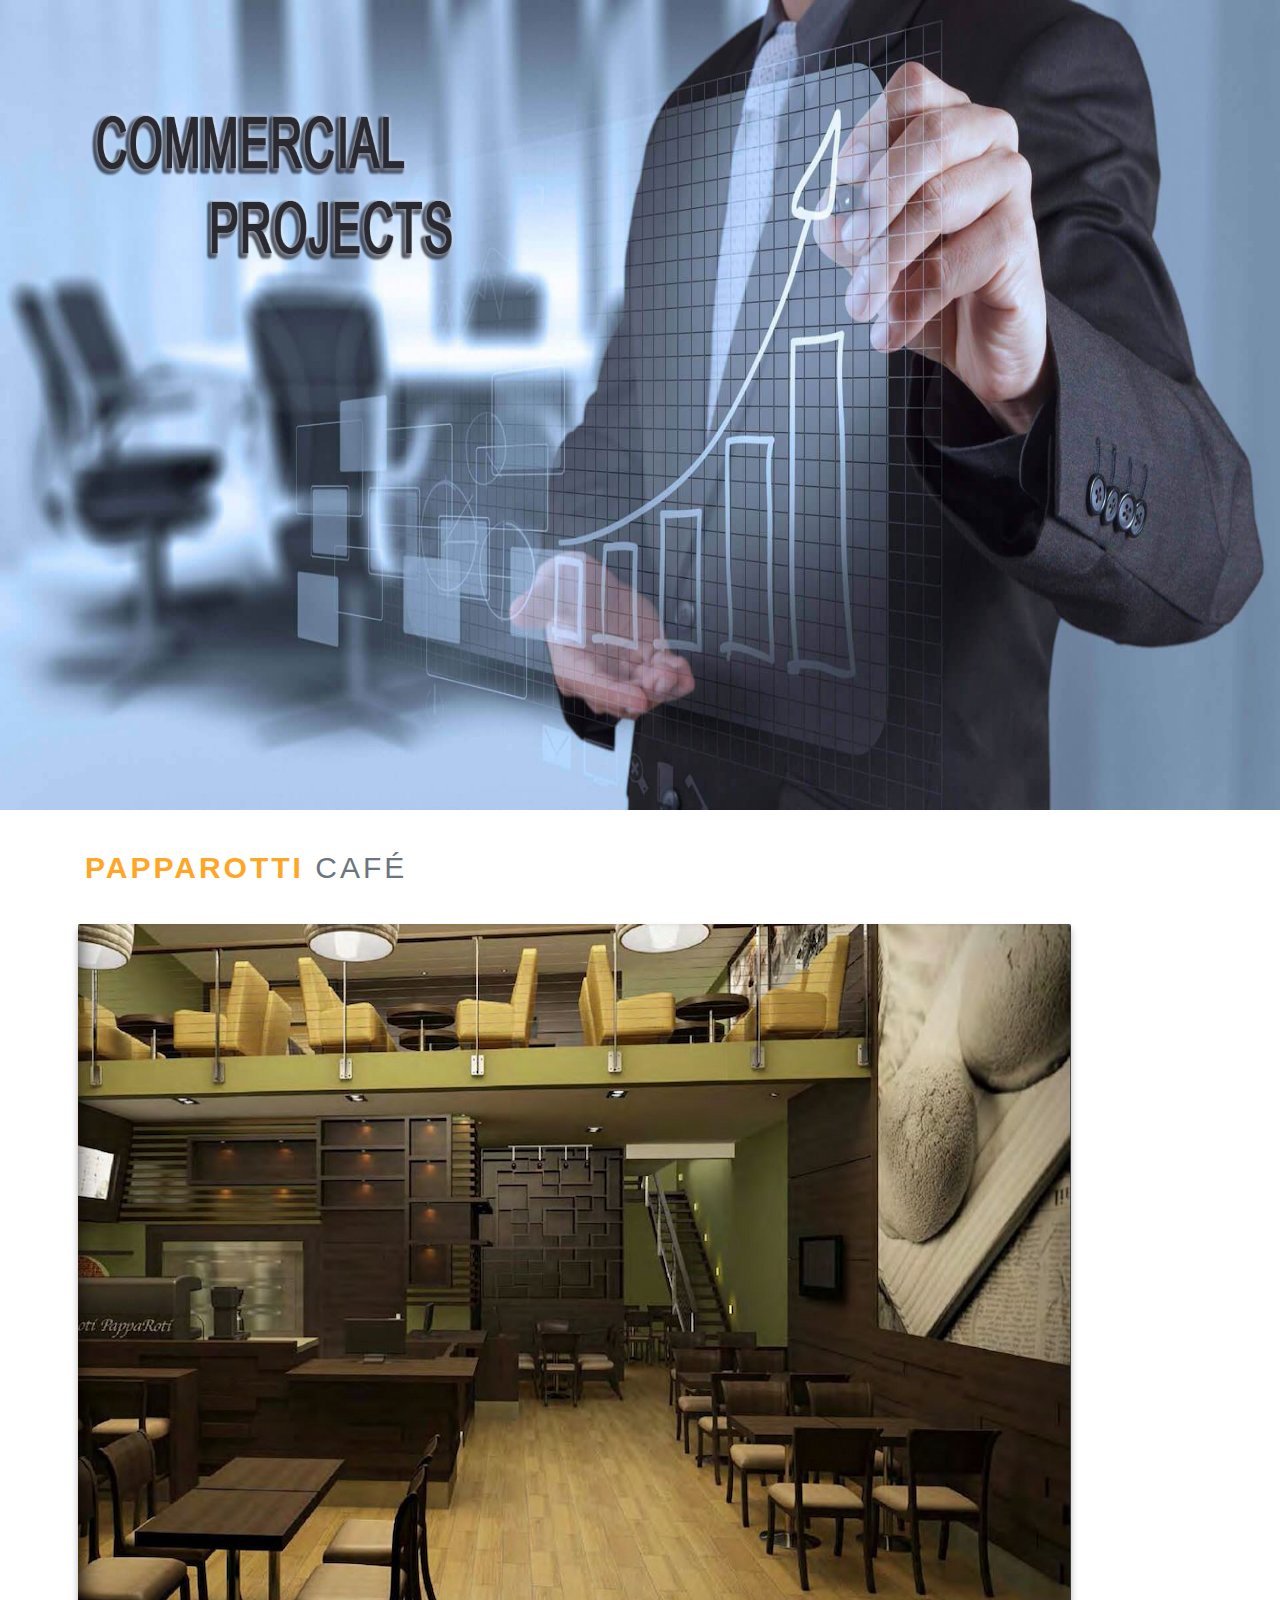
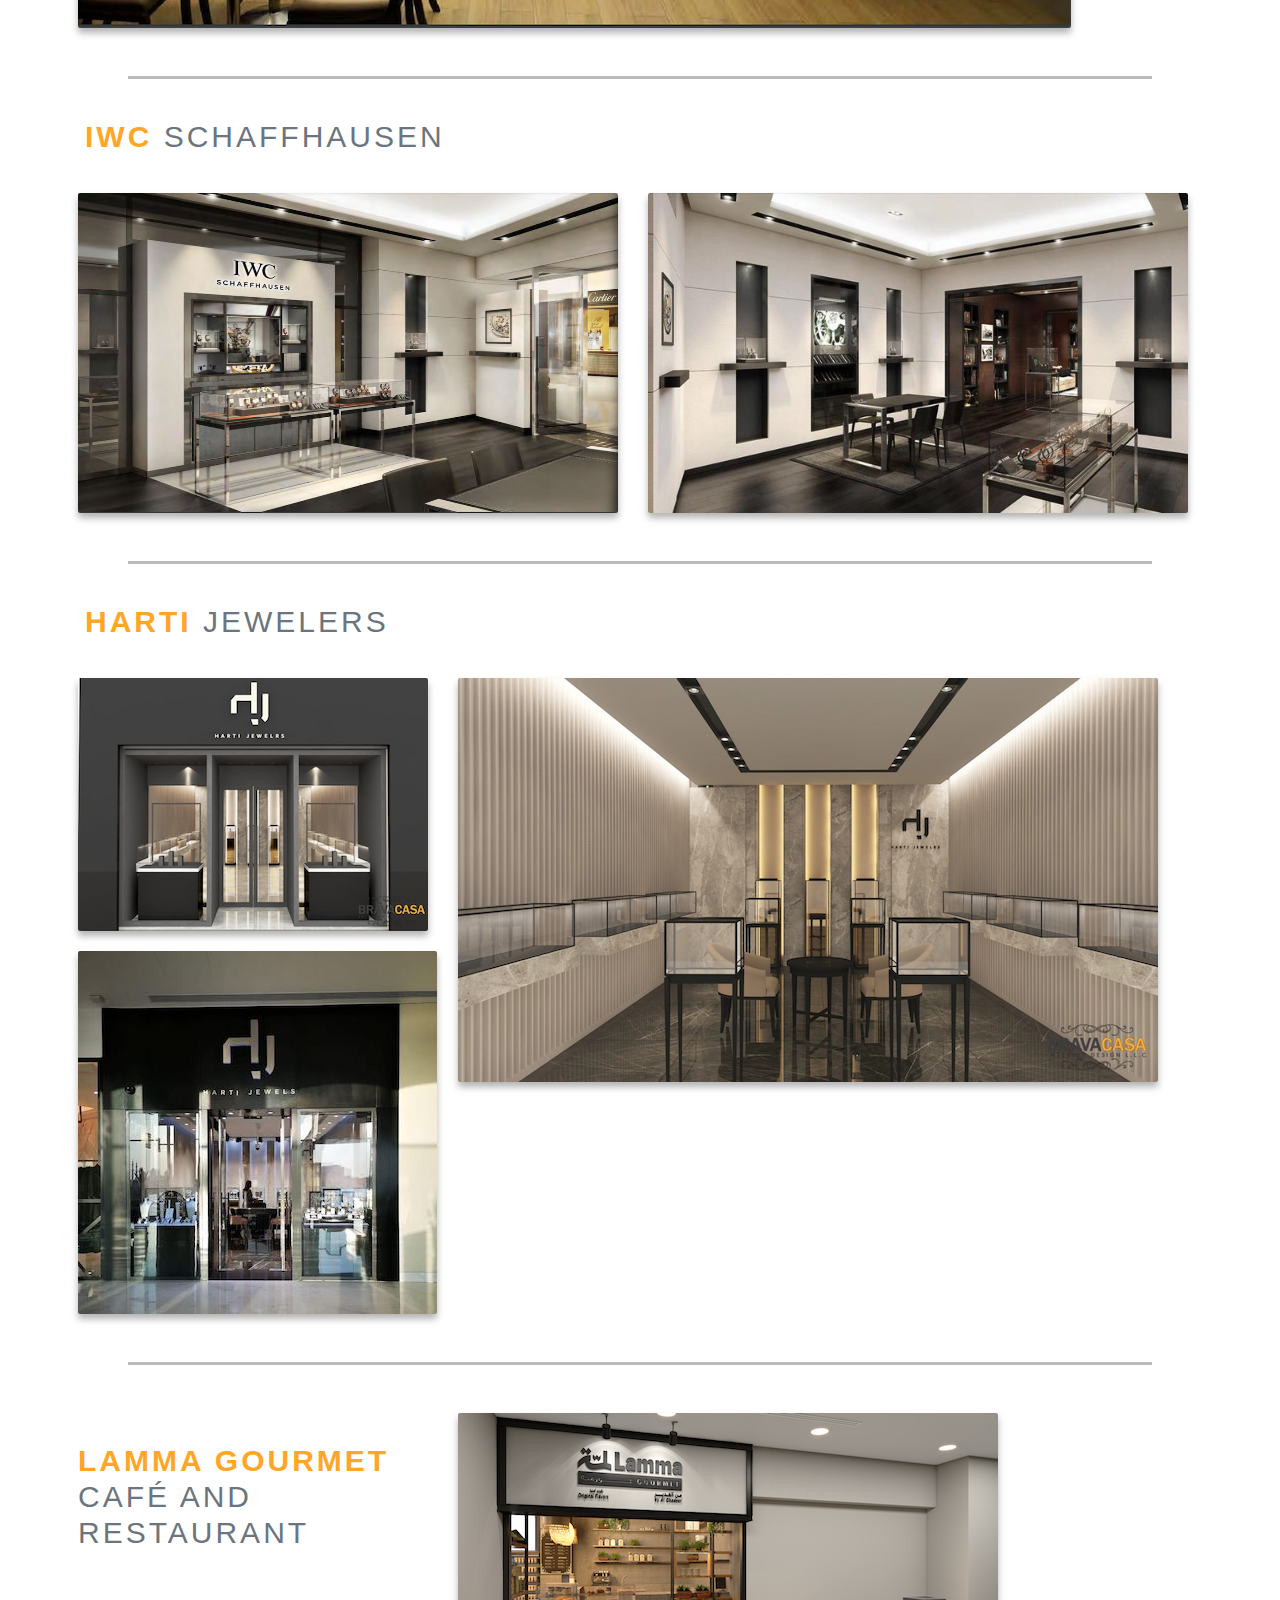
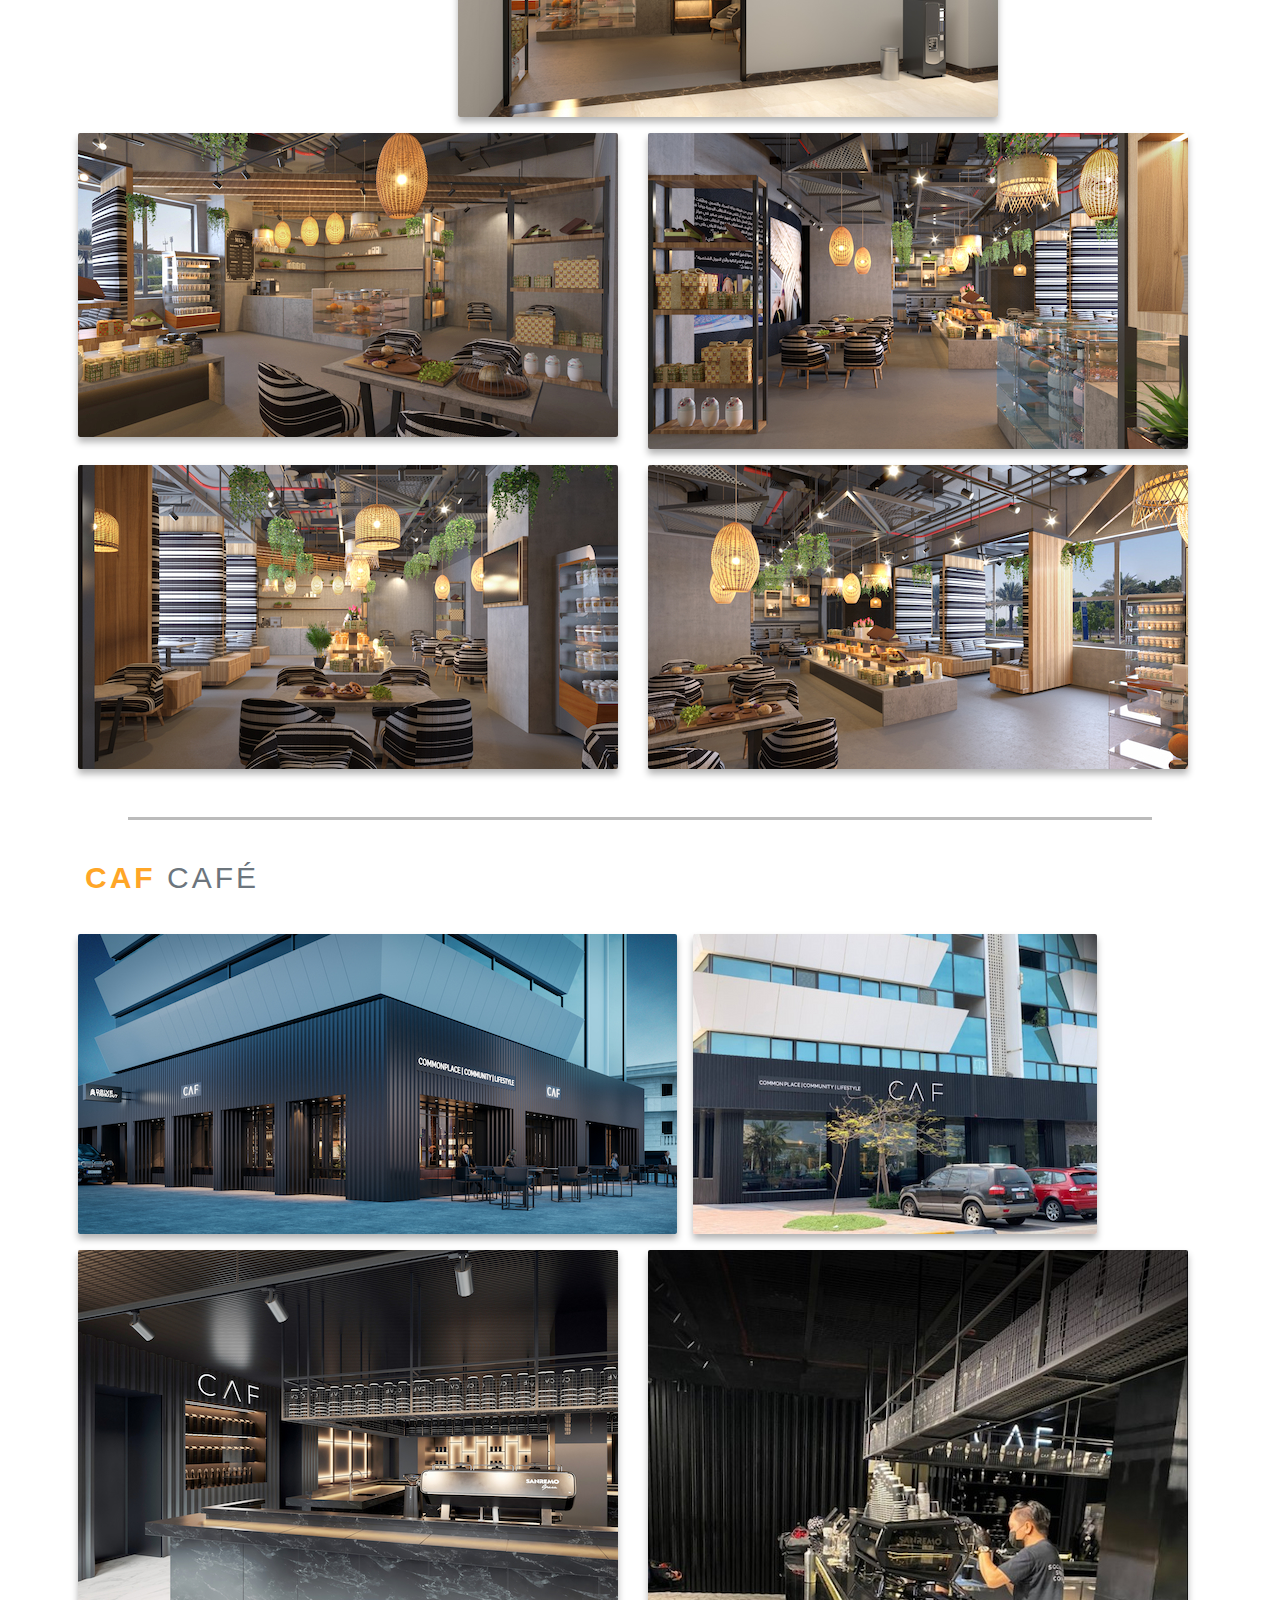
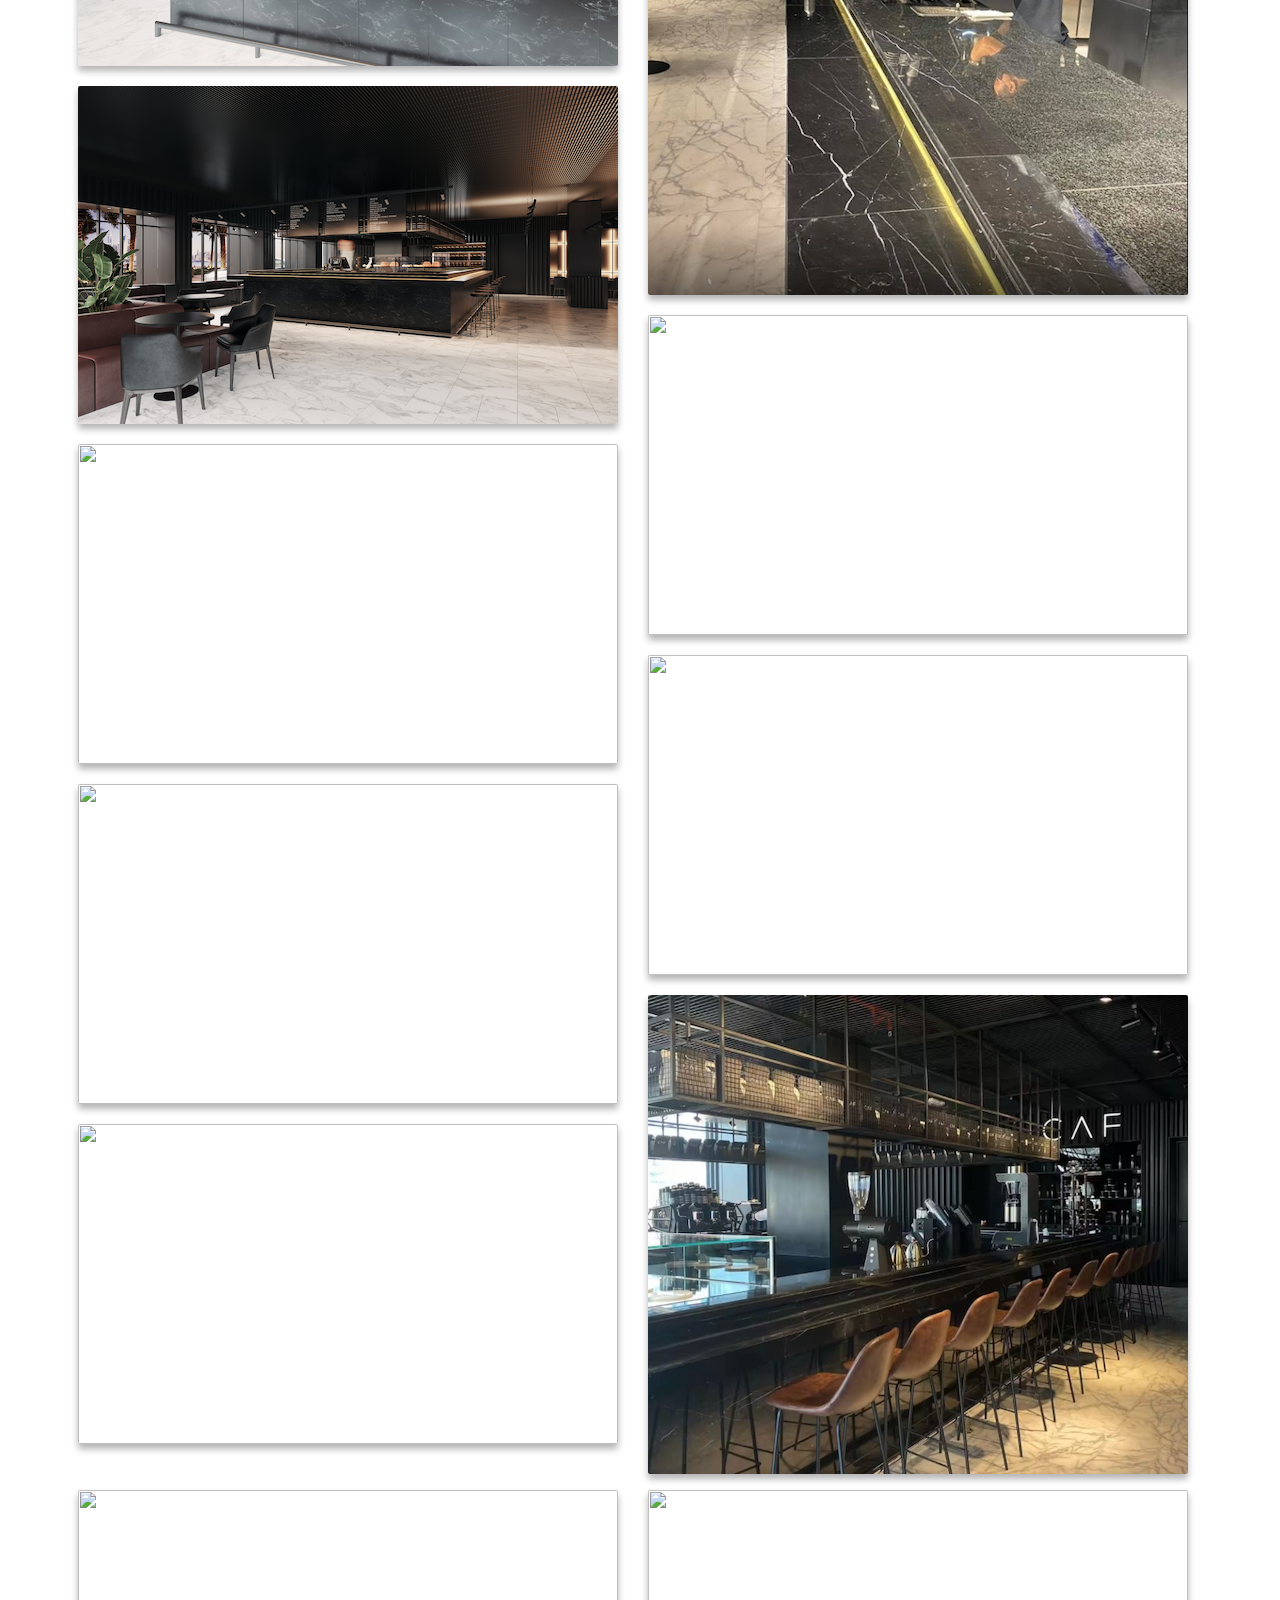
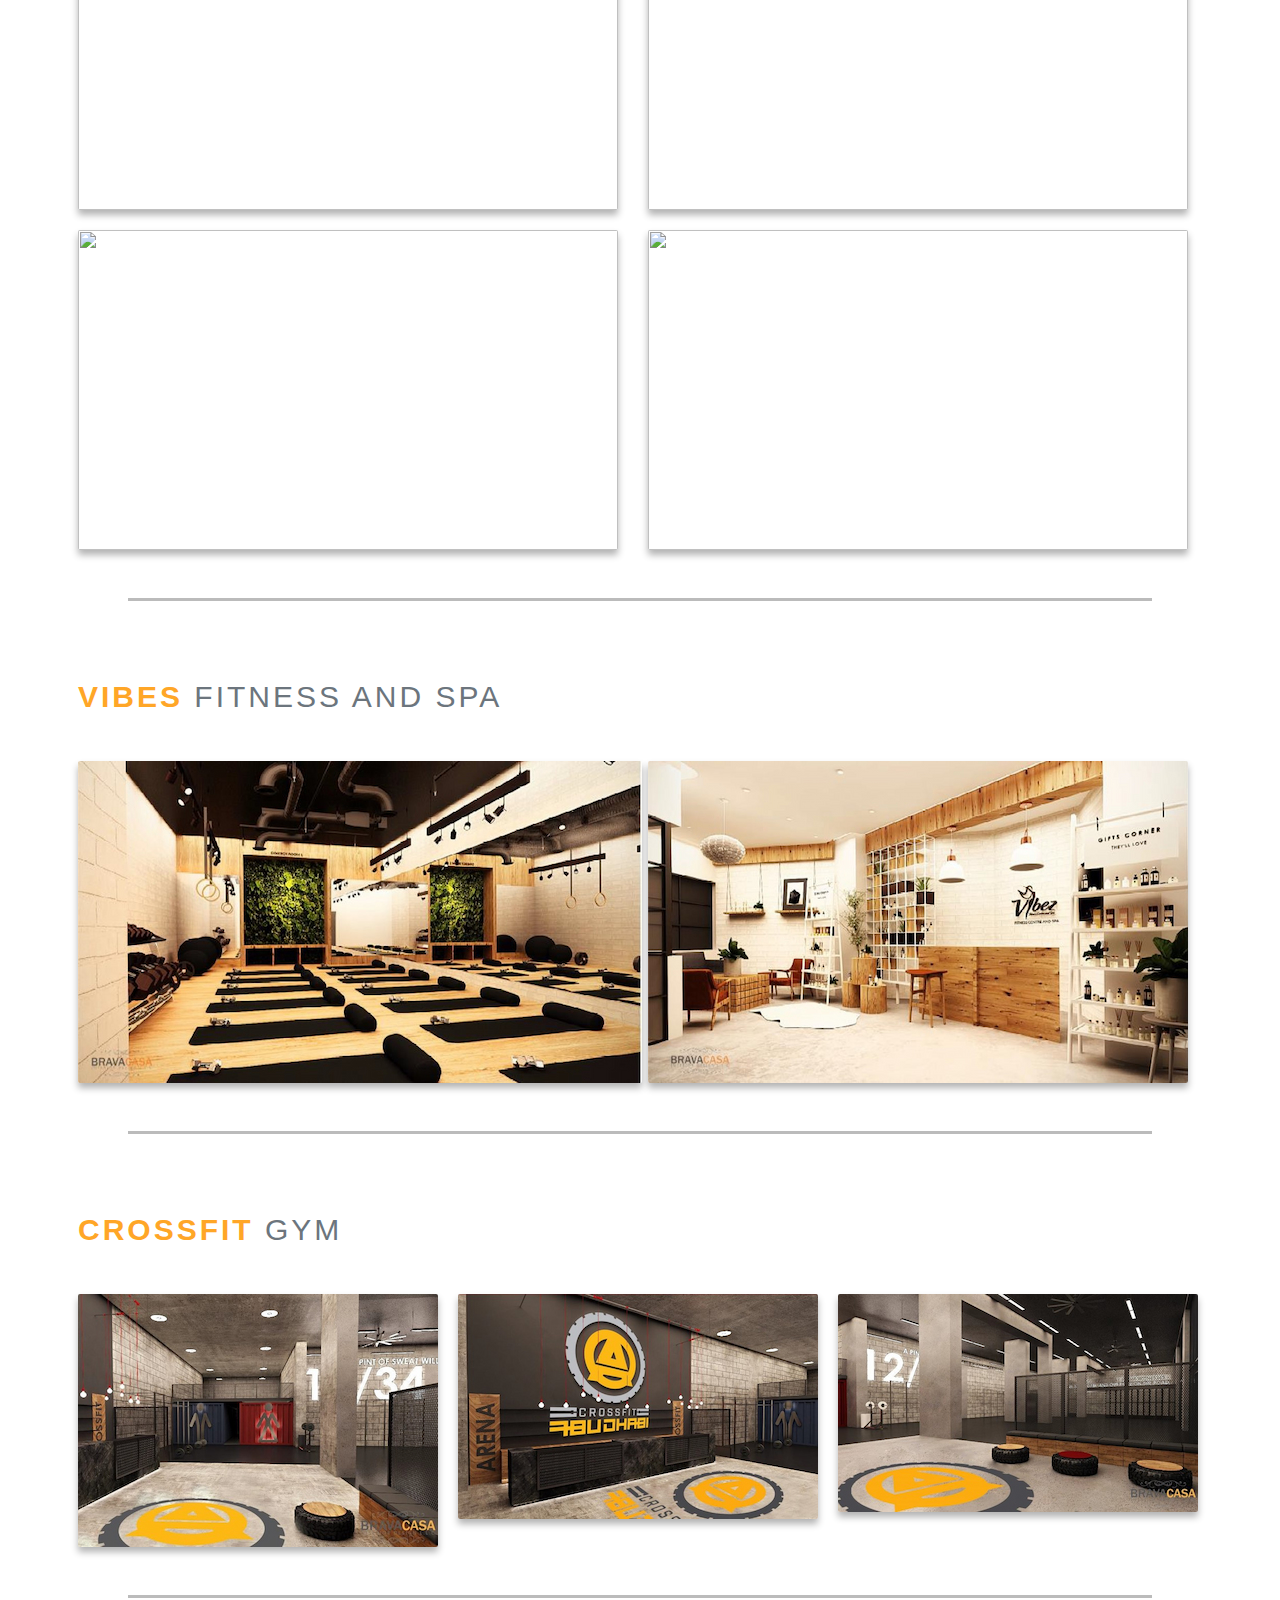
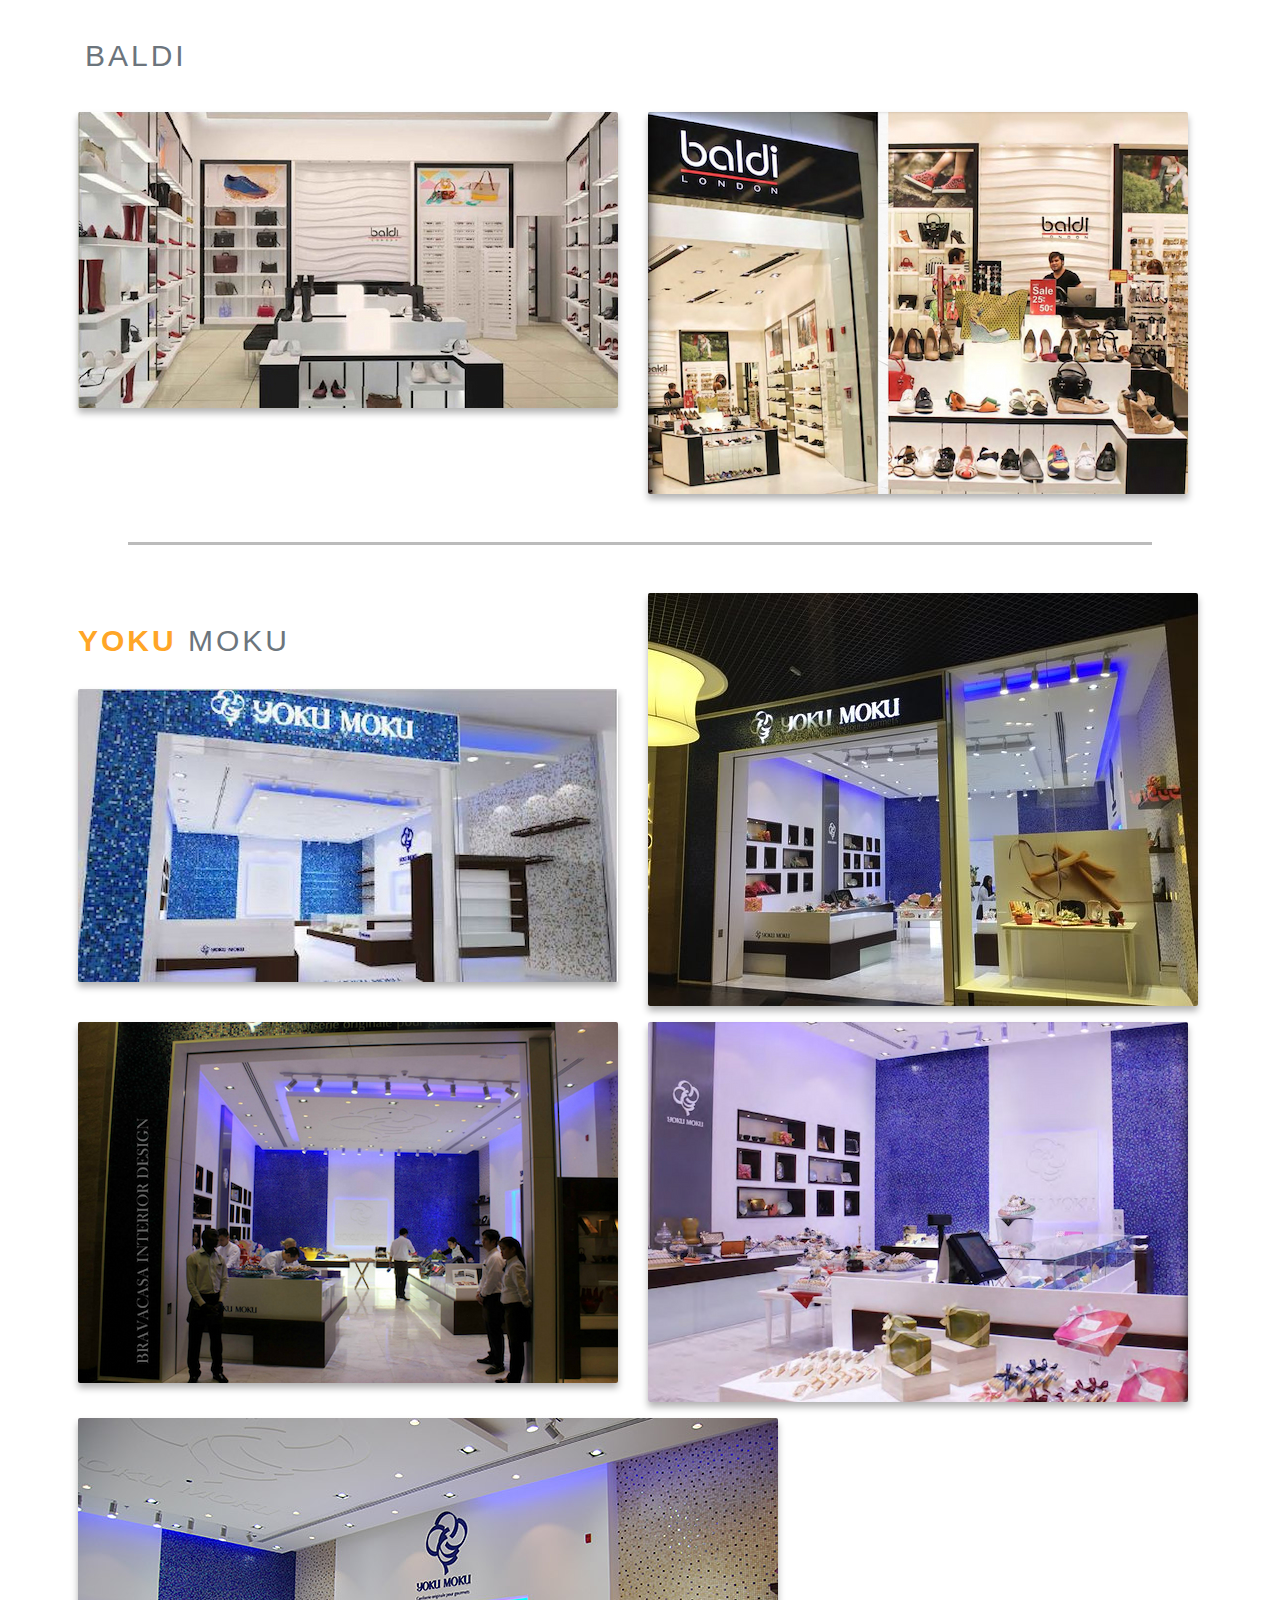
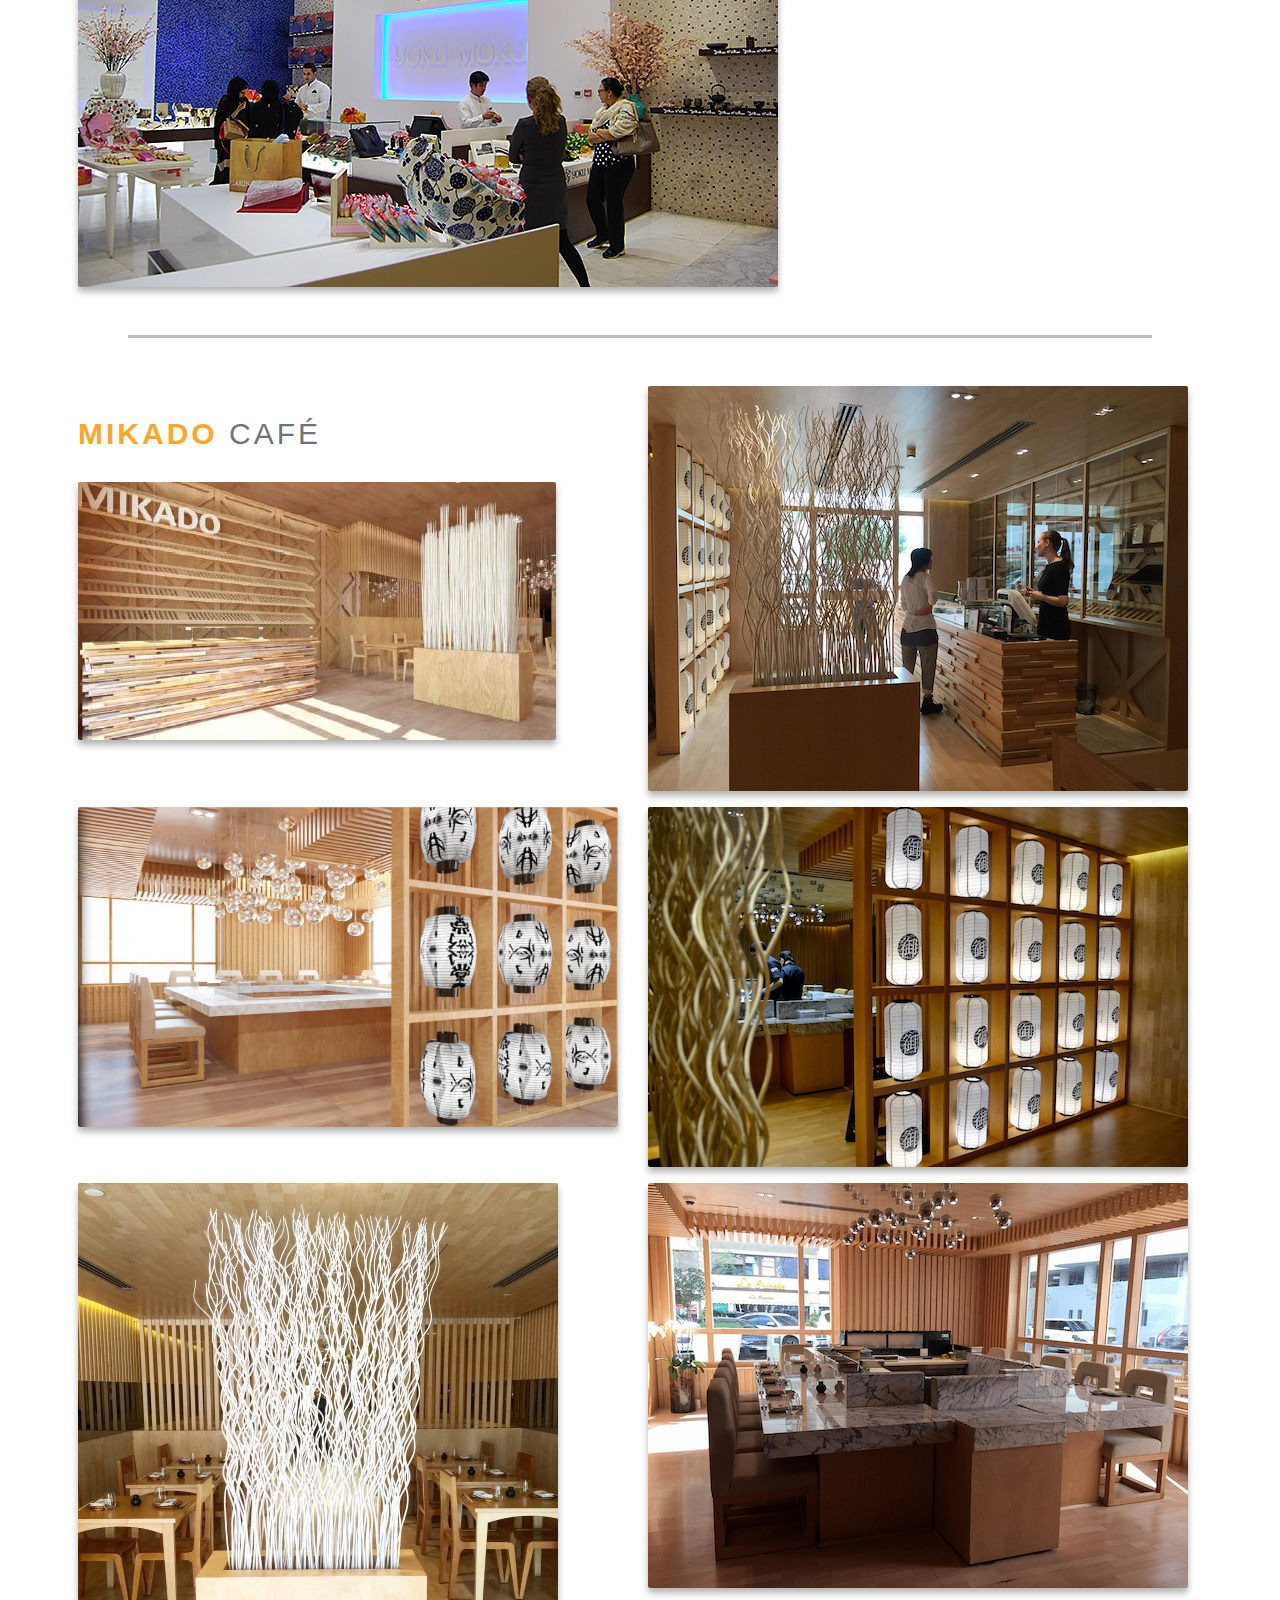
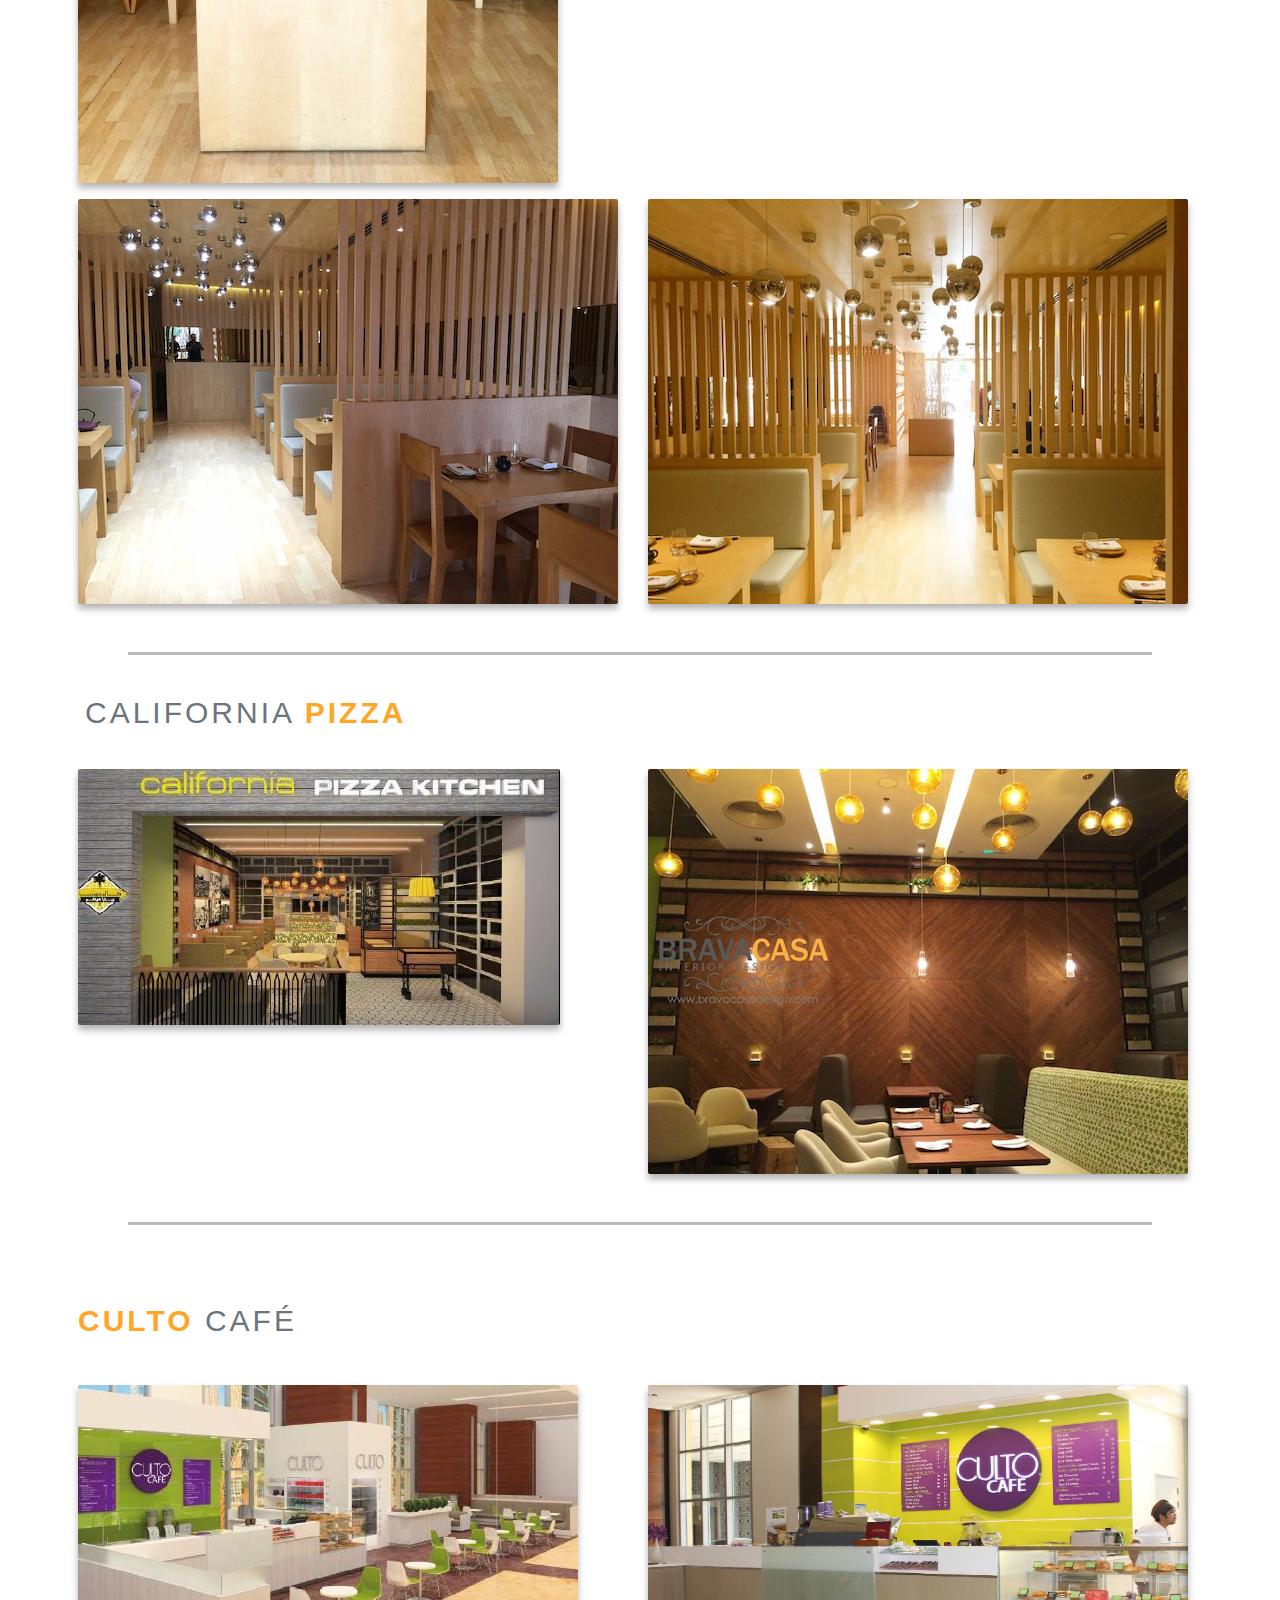
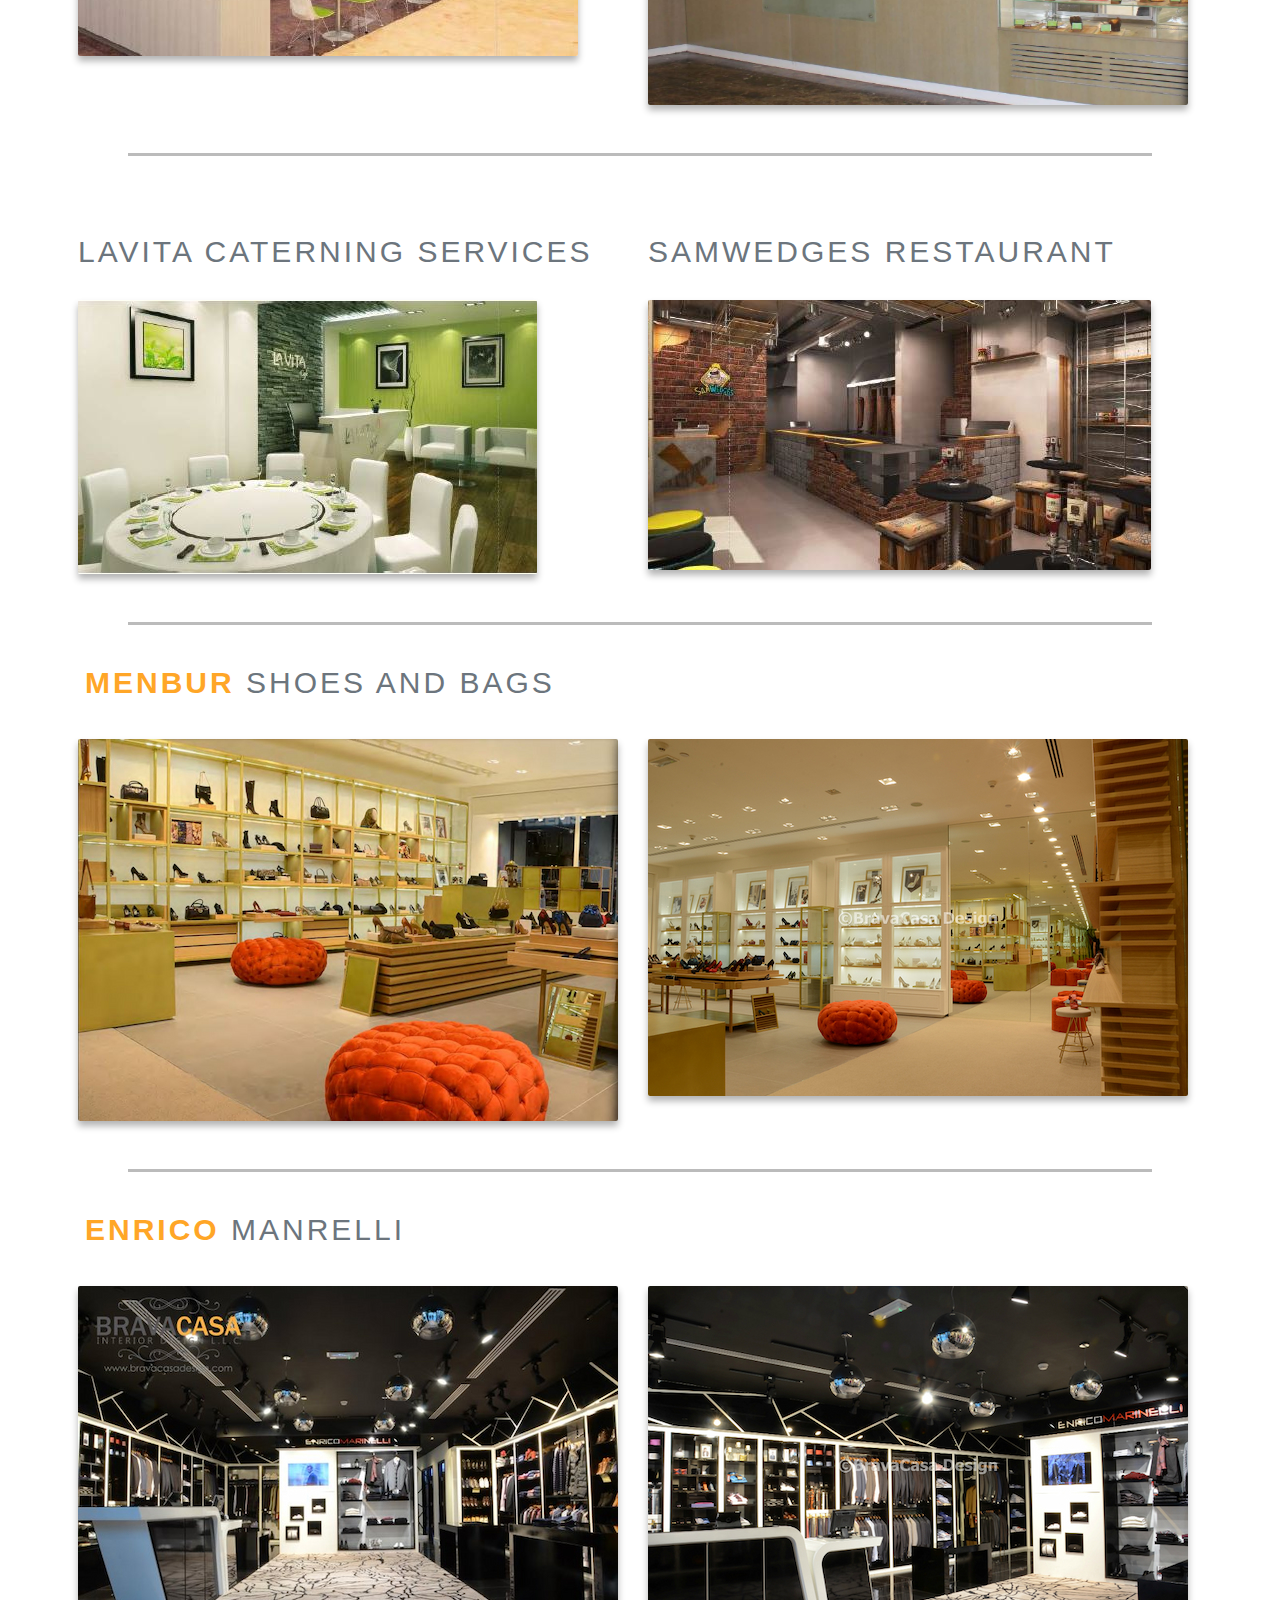
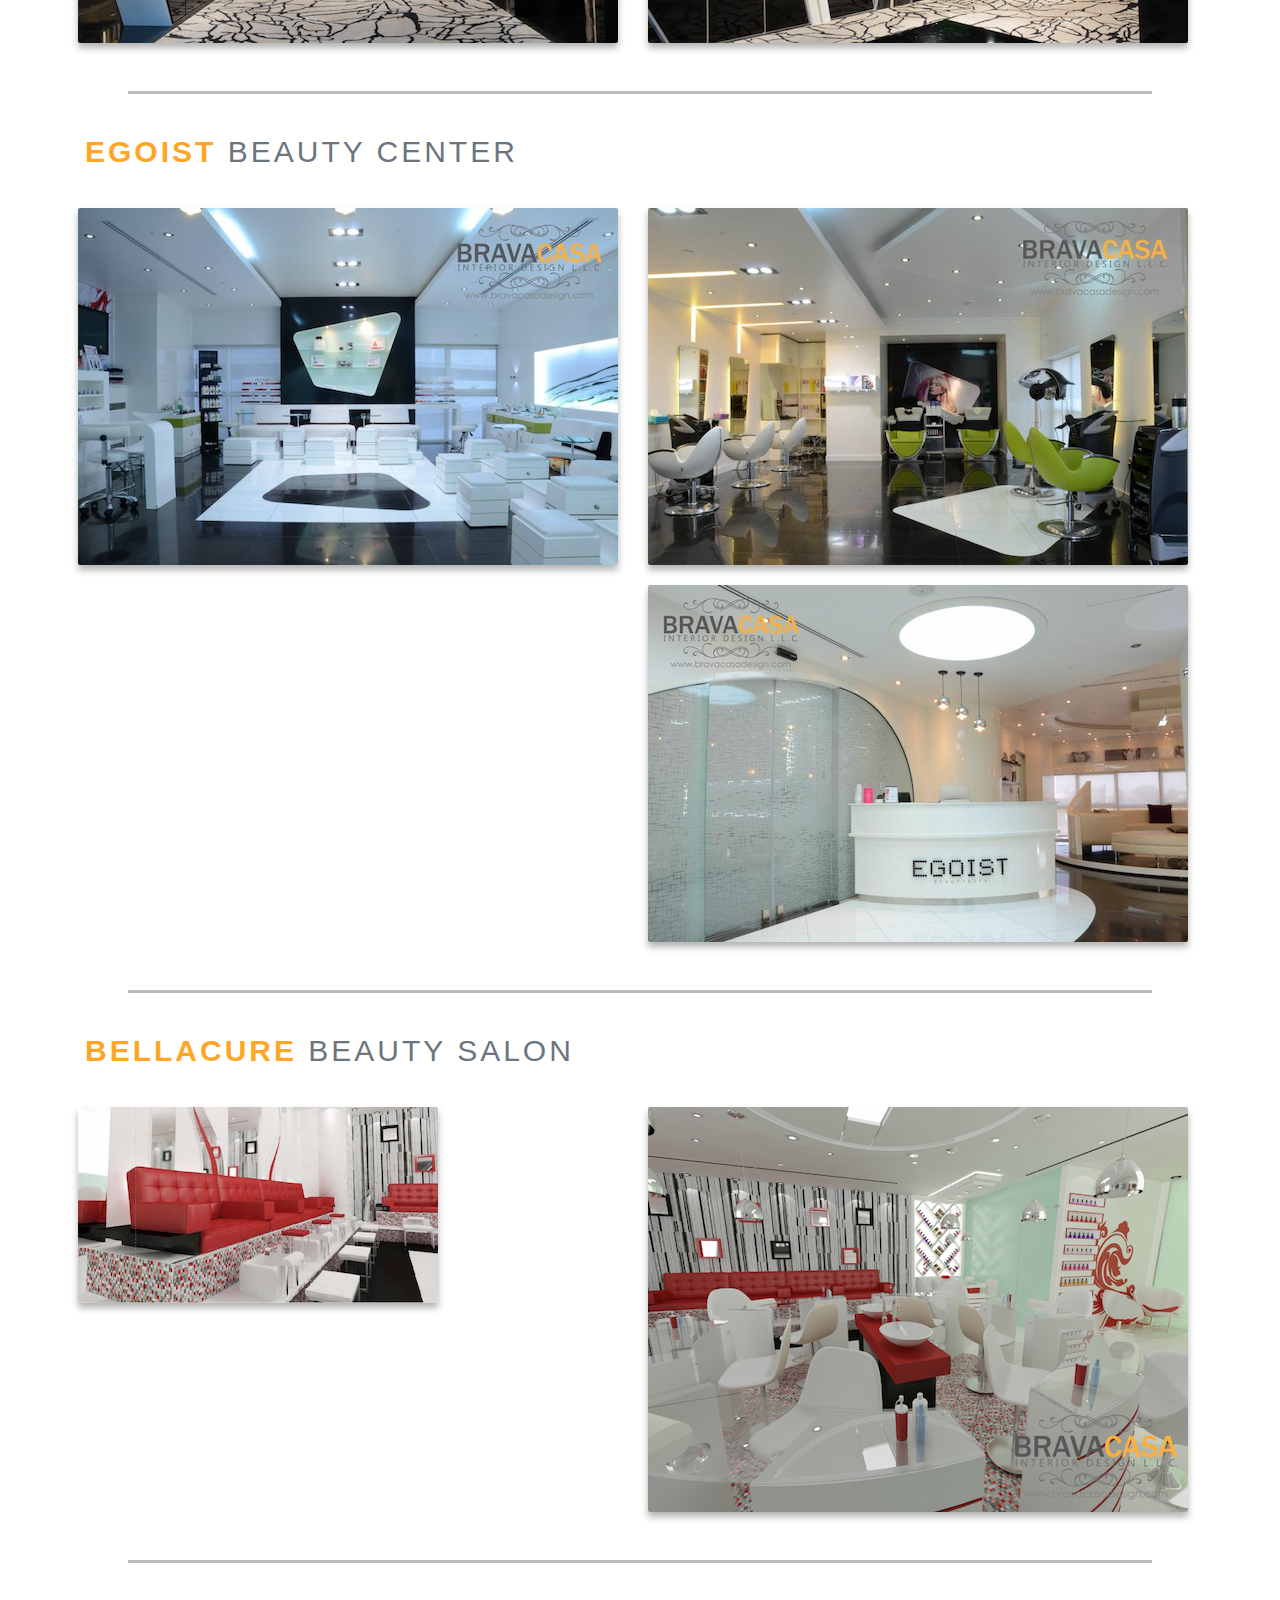
==== commit 7a566062: "Add files via upload" ====
--- a/Commercial.html
+++ b/Commercial.html
@@ -61,16 +61,17 @@
     <!--LAMMA GOURMET CAFÉ AND RESTAURANT-->
     <div class="container project3">
       <div class="row">
-        <div class="col-md-6 com">
-          <img src="./images//Projects/commercial/LAMA GOURMET/1.jpg" alt="">
-        </div>
-        <div class="col-md-6 com">
-          <img src="./images//Projects/commercial/LAMA GOURMET/2.jpg" alt="">
-        </div>
         <div class="col-md-4 com">
           <h2><span>LAMMA GOURMET</span> CAFÉ AND RESTAURANT</h2>
         </div>
         <div class="col-md-6 com">
+          <img src="./images//Projects/commercial/LAMA GOURMET/1.jpg" alt="">
+        </div>
+        <div class="col-md-6 com">
+          <img src="./images//Projects/commercial/LAMA GOURMET/2.jpg" alt="">
+        </div>
+        
+        <div class="col-md-6 com">
           <img src="./images//Projects/commercial/LAMA GOURMET/3.jpg" alt="">
         </div>
         <div class="col-md-6 com">
@@ -84,7 +85,7 @@
     <hr>
     <!--CAF CAFÉ-->
     <div class="container project3">
-      <h2 style="text-align: center;"><span>CAF</span> CAFÉ</h2>
+      <h2 ><span>CAF</span> CAFÉ</h2>
       <div class="row">
         <div class="col-md-auto com">
           <img src="./images//Projects/commercial/CAF CAFE/1.jpg" alt="">
@@ -120,21 +121,24 @@
     <!--Vibes Fitness And Spa-->
     <div class="container project3">
       <div class="row">
+        <div class="col-md-12 com">
+          <h2 ><span>Vibes</span> Fitness And Spa</h2>
+        </div>
         <div class="col-md-6 com">
           <img src="./images//Projects/commercial/4.jpg" alt="">
         </div>
         <div class="col-md-6 com">
           <img src="./images//Projects/commercial/5.jpg" alt="">
         </div>
+      </div>
+    </div>
+    <hr>
+     <!--CrossFit Gym-->
+    <div class="container project3">
+      <div class="row">
         <div class="col-md-12 com">
-          <h2 style="text-align: center;"><span>Vibes</span> Fitness And Spa</h2>
-        </div>
-      </div>
-    </div>
-    <hr>
-     <!--CrossFit Gym-->
-    <div class="container project3">
-      <div class="row">
+          <h2 ><span>CrossFit</span> Gym</h2>
+        </div>
         <div class="col-lg-4 col-md-6 com">
           <img src="./images//Projects/commercial/7.jpg" alt=""> 
         </div>
@@ -144,9 +148,7 @@
         <div class="col-lg-4 col-md-6 com">
           <img src="./images//Projects/commercial/6.jpg" alt="">
         </div>
-        <div class="col-md-12 com">
-          <h2 style="text-align: center;"><span>CrossFit</span> Gym</h2>
-        </div>
+       
       </div>
     </div>
     <hr>
@@ -218,10 +220,11 @@
     <hr>
     <!--California Pizza-->
     <div class="container project3">
+      <h2>California <span>Pizza</span></h2>
       <div class="row">
         <div class="col-md-6 com">
           <img src="./images//Projects/commercial/12.JPG" alt="">
-          <h2>California <span>Pizza</span></h2>
+         
         </div>
         <div class="col-md-6 com">
           <img src="./images//Projects/commercial/12.1.jpg" alt="">
@@ -232,9 +235,11 @@
     <!--Culto CAFÉ-->
     <div class="container project3">
       <div class="row">
+        <div class="col-md-12 com">
+          <h2><span>Culto</span> CAFÉ</h2>
+        </div>
         <div class="col-md-6 com">
           <img src="./images//Projects/commercial/16.JPG" alt="">
-          <h2><span>Culto</span> CAFÉ</h2>
         </div>
         <div class="col-md-6 com">
           <img src="./images//Projects/commercial/17.JPG" alt="" class="image">
@@ -246,22 +251,22 @@
     <div class="container project3">
       <div class="row">
         <div class="col-md-6 com">
+          <h2>Lavita Caterning Services</h2>
           <img src="./images//Projects/commercial/14.JPG" alt="">
-          <h2>Lavita Caterning Services</h2>
-        </div>
-        <div class="col-md-6 com">
+        </div>
+        <div class="col-md-6 com">
+          <h2>Samwedges Restaurant</h2>
           <img src="./images//Projects/commercial/15.JPG" alt="">
-          <h2>Samwedges Restaurant</h2>
         </div>
       </div>
     </div>
     <hr>
     <!--MENBUR SHOES AND BAGS-->
     <div class="container project3">
+      <h2><span>MENBUR</span> SHOES AND BAGS</h2>
       <div class="row">
         <div class="col-lg-6 col-md-6 com">
           <img src="./images//Projects/commercial/18.jpg" alt="">
-          <h2><span>MENBUR</span> SHOES AND BAGS</h2>
         </div>
         <div class="col-lg-6 col-md-6 com">
           <img src="./images//Projects/commercial/18.1.jpg" alt="">
@@ -271,10 +276,10 @@
     <hr>
     <!--ENRICO MANRELLI-->
     <div class="container project3">
+      <h2><span>ENRICO</span> MANRELLI</h2>
       <div class="row">
         <div class="col-lg-6 col-md-6 com">
           <img src="./images//Projects/commercial/19.jpg" alt="">
-          <h2><span>ENRICO</span> MANRELLI</h2>
         </div>
         <div class="col-lg-6 col-md-6 com">
           <img src="./images//Projects/commercial/19.1.jpg" alt="">
@@ -284,10 +289,10 @@
     <hr>
     <!-- EGOIST BEAUTY CENTER-->
     <div class="container project3">
+      <h2><span>EGOIST</span> BEAUTY CENTER</h2>
       <div class="row">
         <div class="col-lg-6 col-md-6 com">
           <img src="./images//Projects/commercial/22.jpg" alt="">
-          <h2><span>EGOIST</span> BEAUTY CENTER</h2>
         </div>
         <div class="col-lg-6 col-md-6 com">
           <img src="./images//Projects/commercial/22.1.jpg" alt="" class="mar-b">
@@ -298,10 +303,10 @@
     <hr>
     <!--BELLACURE -EGOIST-->
     <div class="container project3">
+      <h2><span>BELLACURE</span> BEAUTY SALON</h2>
       <div class="row">
         <div class="col-lg-6 col-md-6 com">
           <img src="./images//Projects/commercial/21.jpg" alt="">
-          <h2><span>BELLACURE</span> BEAUTY SALON</h2>
         </div>
         <div class="col-lg-6 col-md-6 com">
           <img src="./images//Projects/commercial/21.1.jpg" alt=""> 
@@ -313,18 +318,16 @@
     <div class="container project3">
       <div class="row">
         <div class="col-md-6 com">
+          <h2>Silver Coast <span>Studio</span></h2>
+        </div>
+        <div class="col-md-6 com">
           <img src="./images//Projects/commercial/23.JPG" alt="">
         </div>
         <div class="col-md-6 com">
           <img src="./images//Projects/commercial/24.JPG" alt="">
         </div>
-      </div>
-      <div class="row">
         <div class="col-md-6 com">
           <img src="./images//Projects/commercial/25.JPG" alt="">
-        </div>
-        <div class="col-md-6 com">
-          <h2>Silver Coast <span>Studio</span></h2>
         </div>
       </div>
     </div>
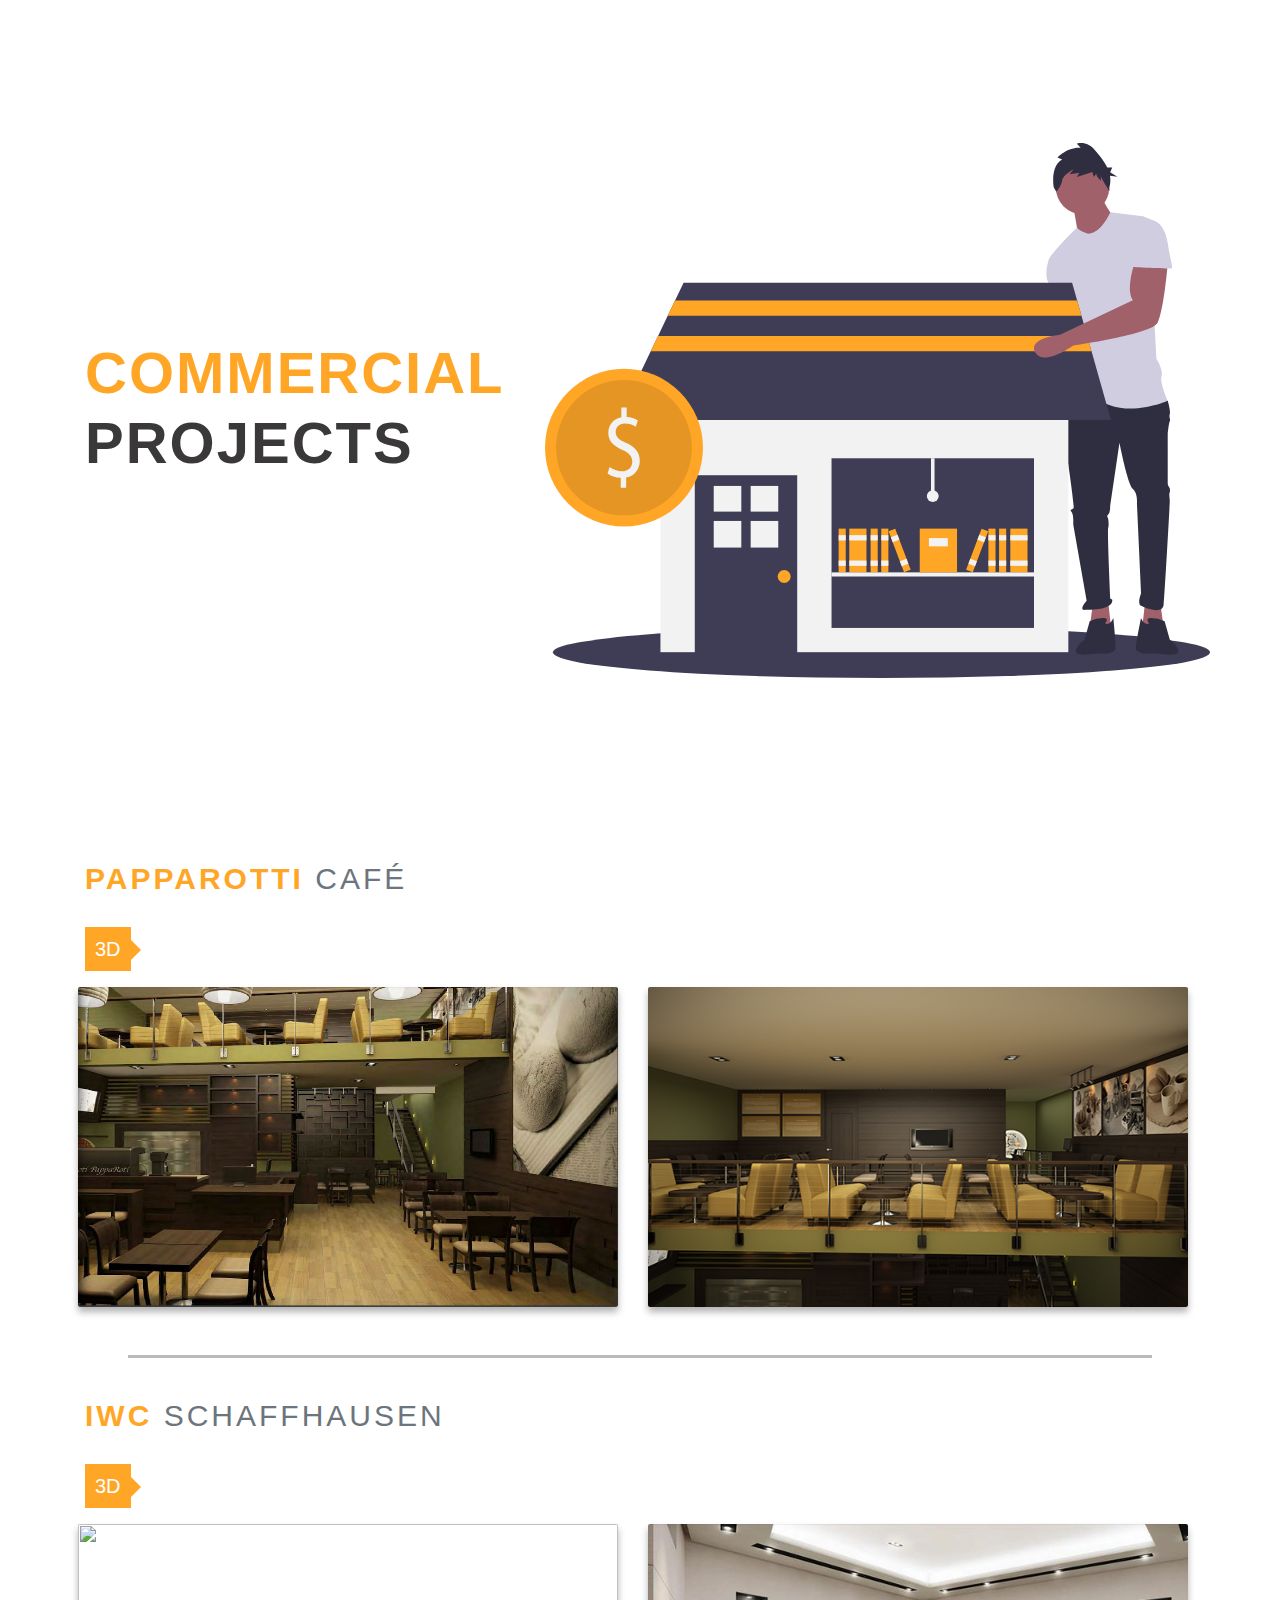
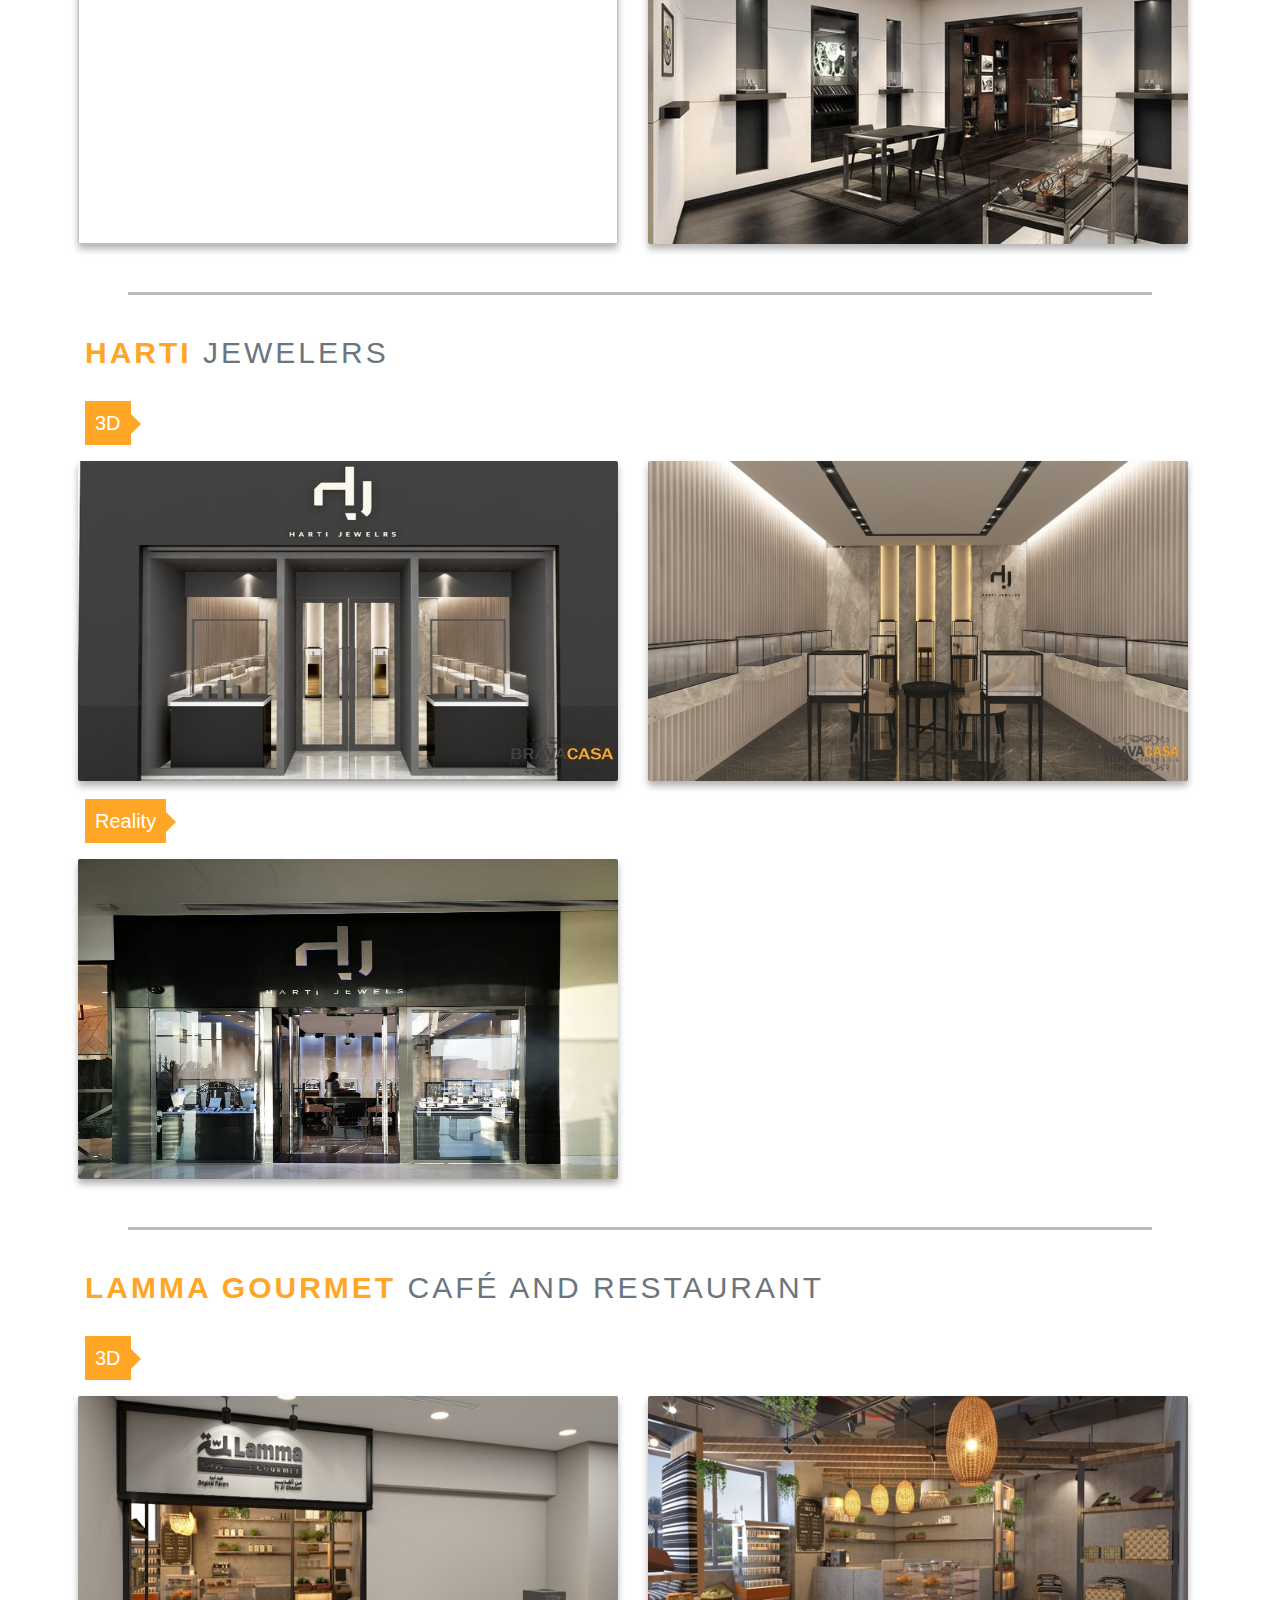
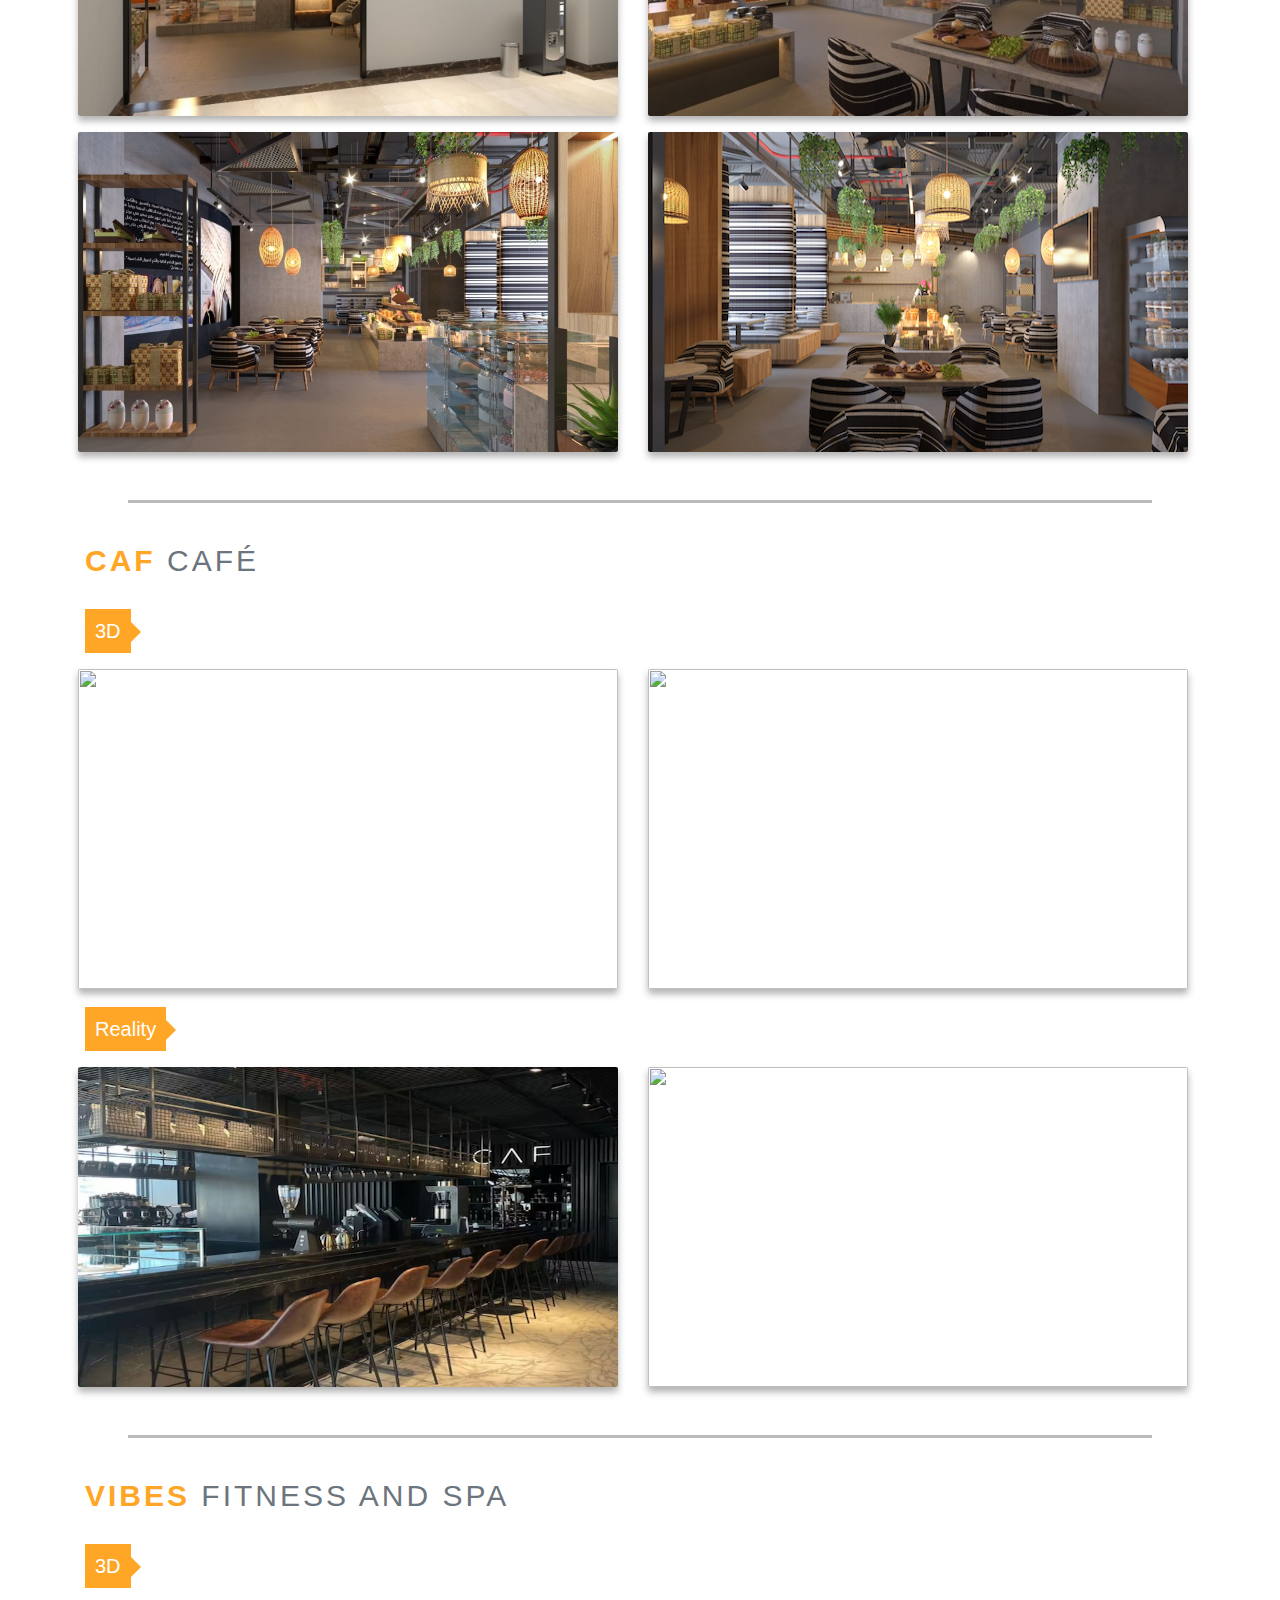
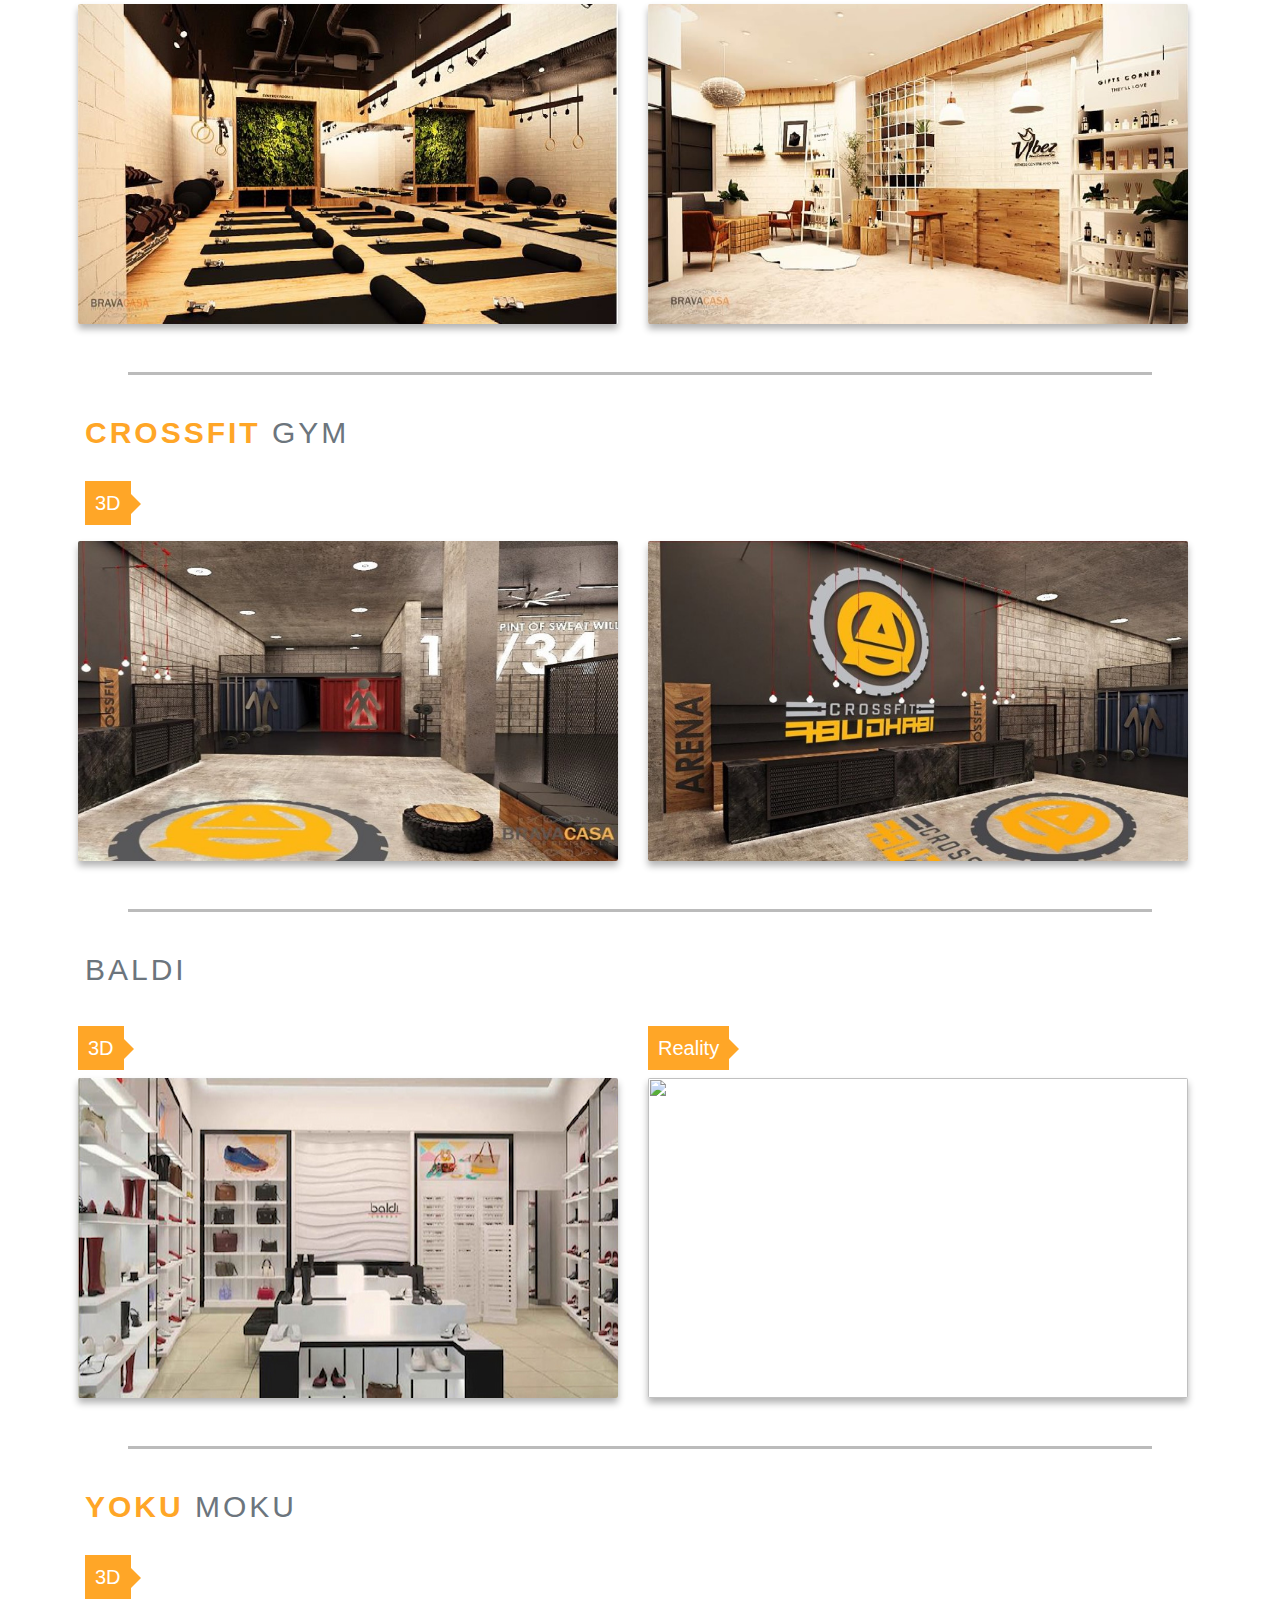
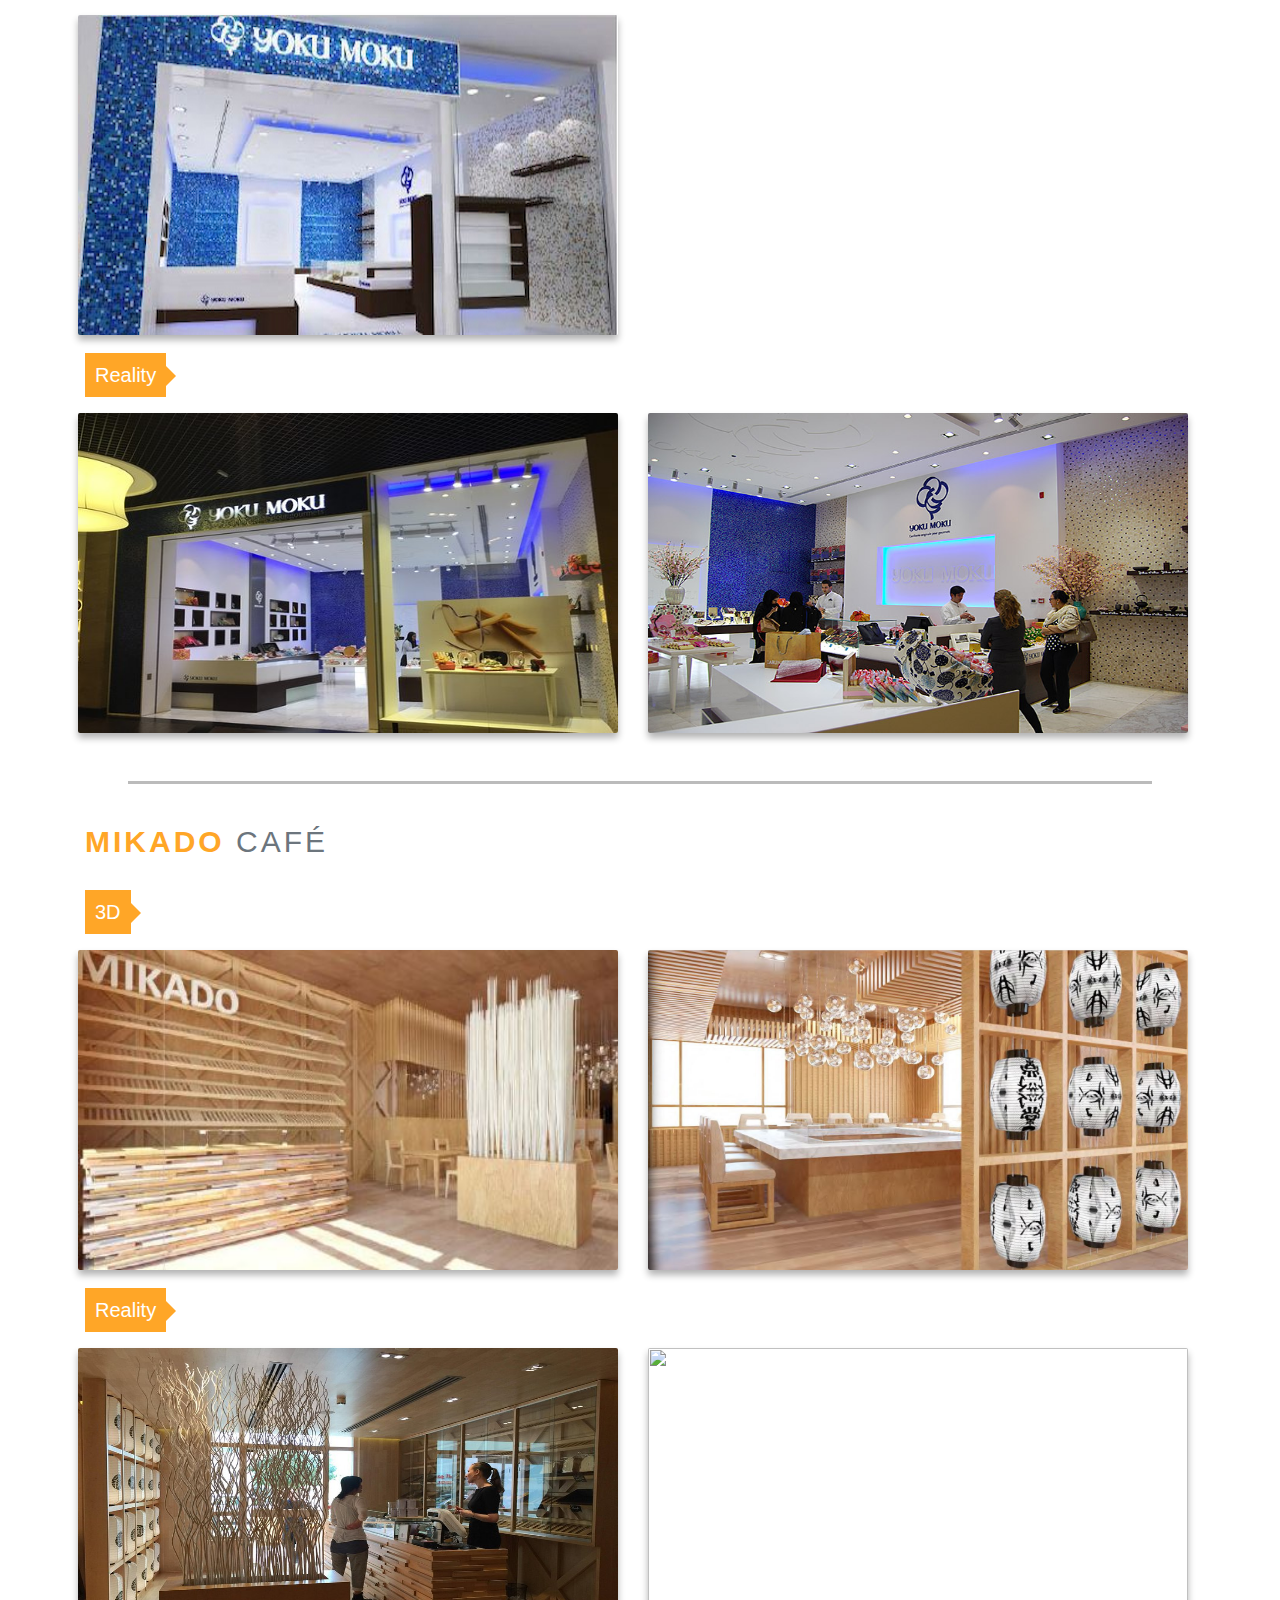
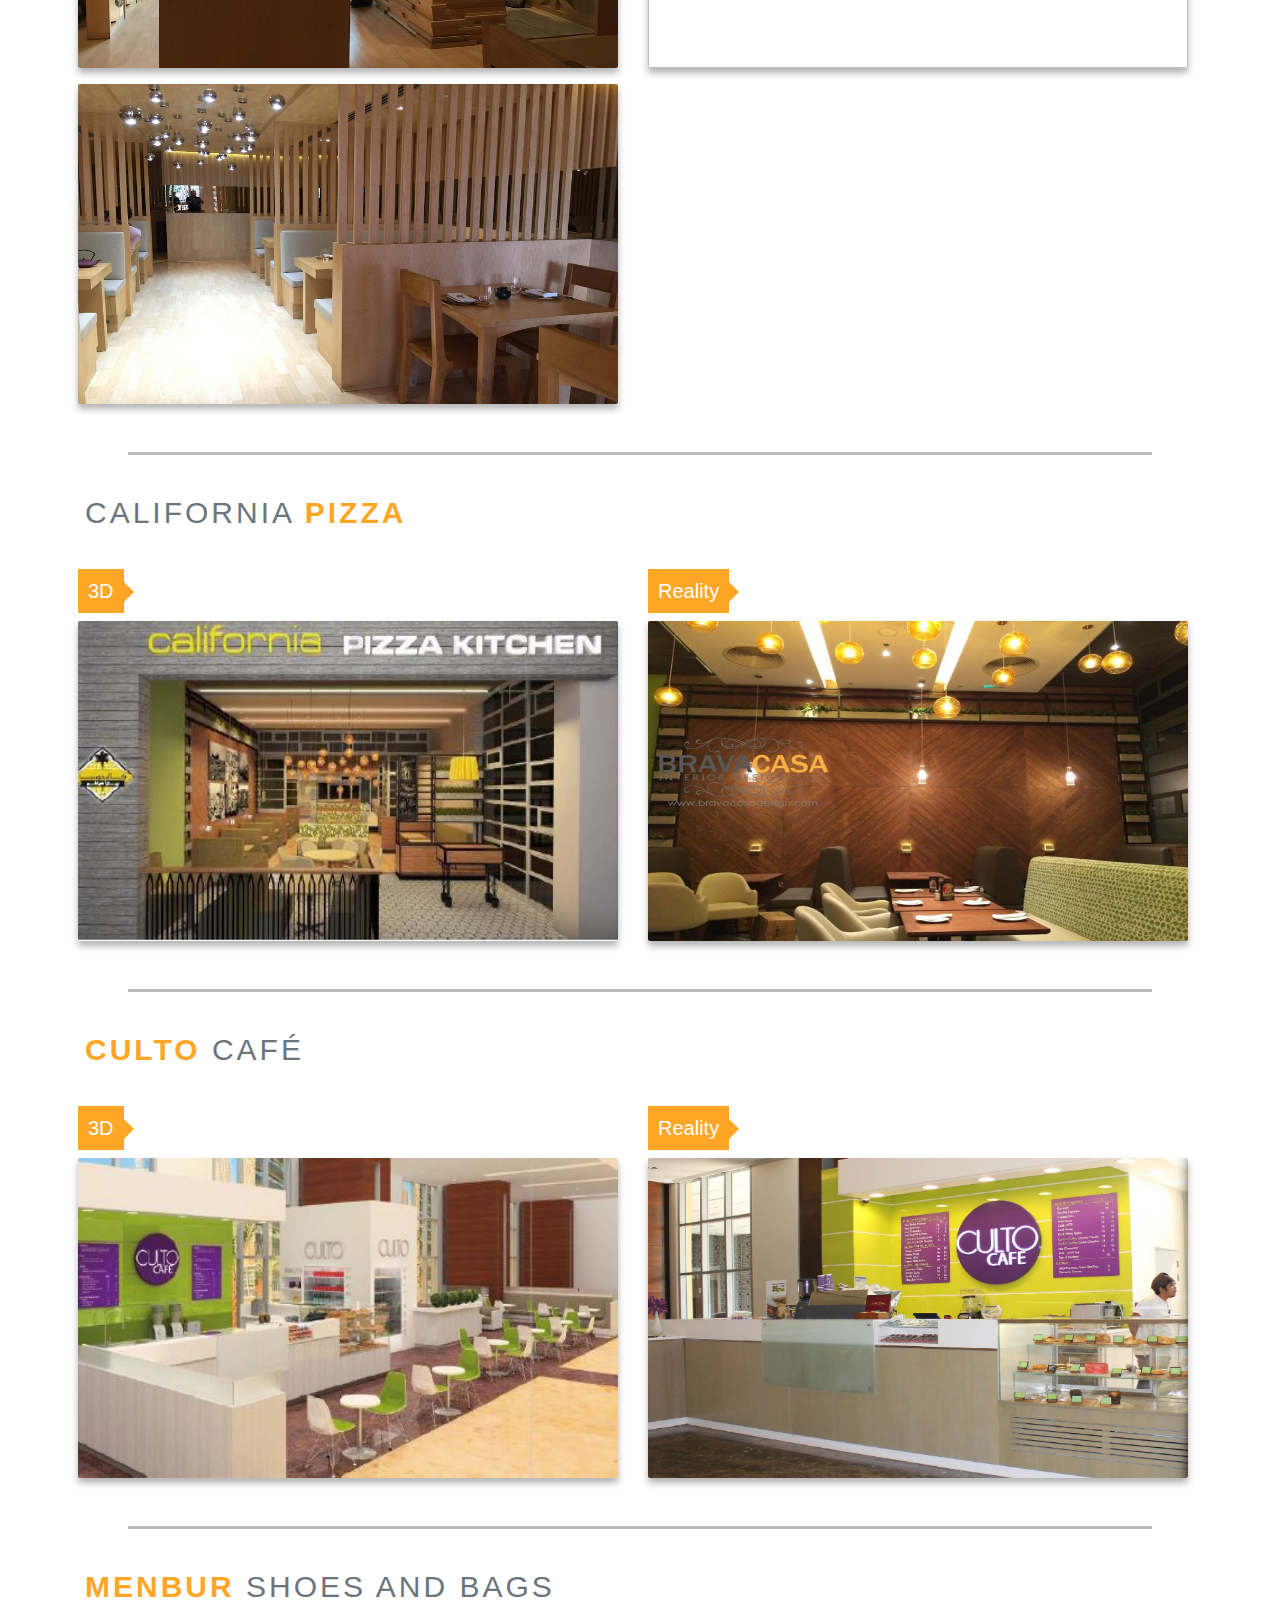
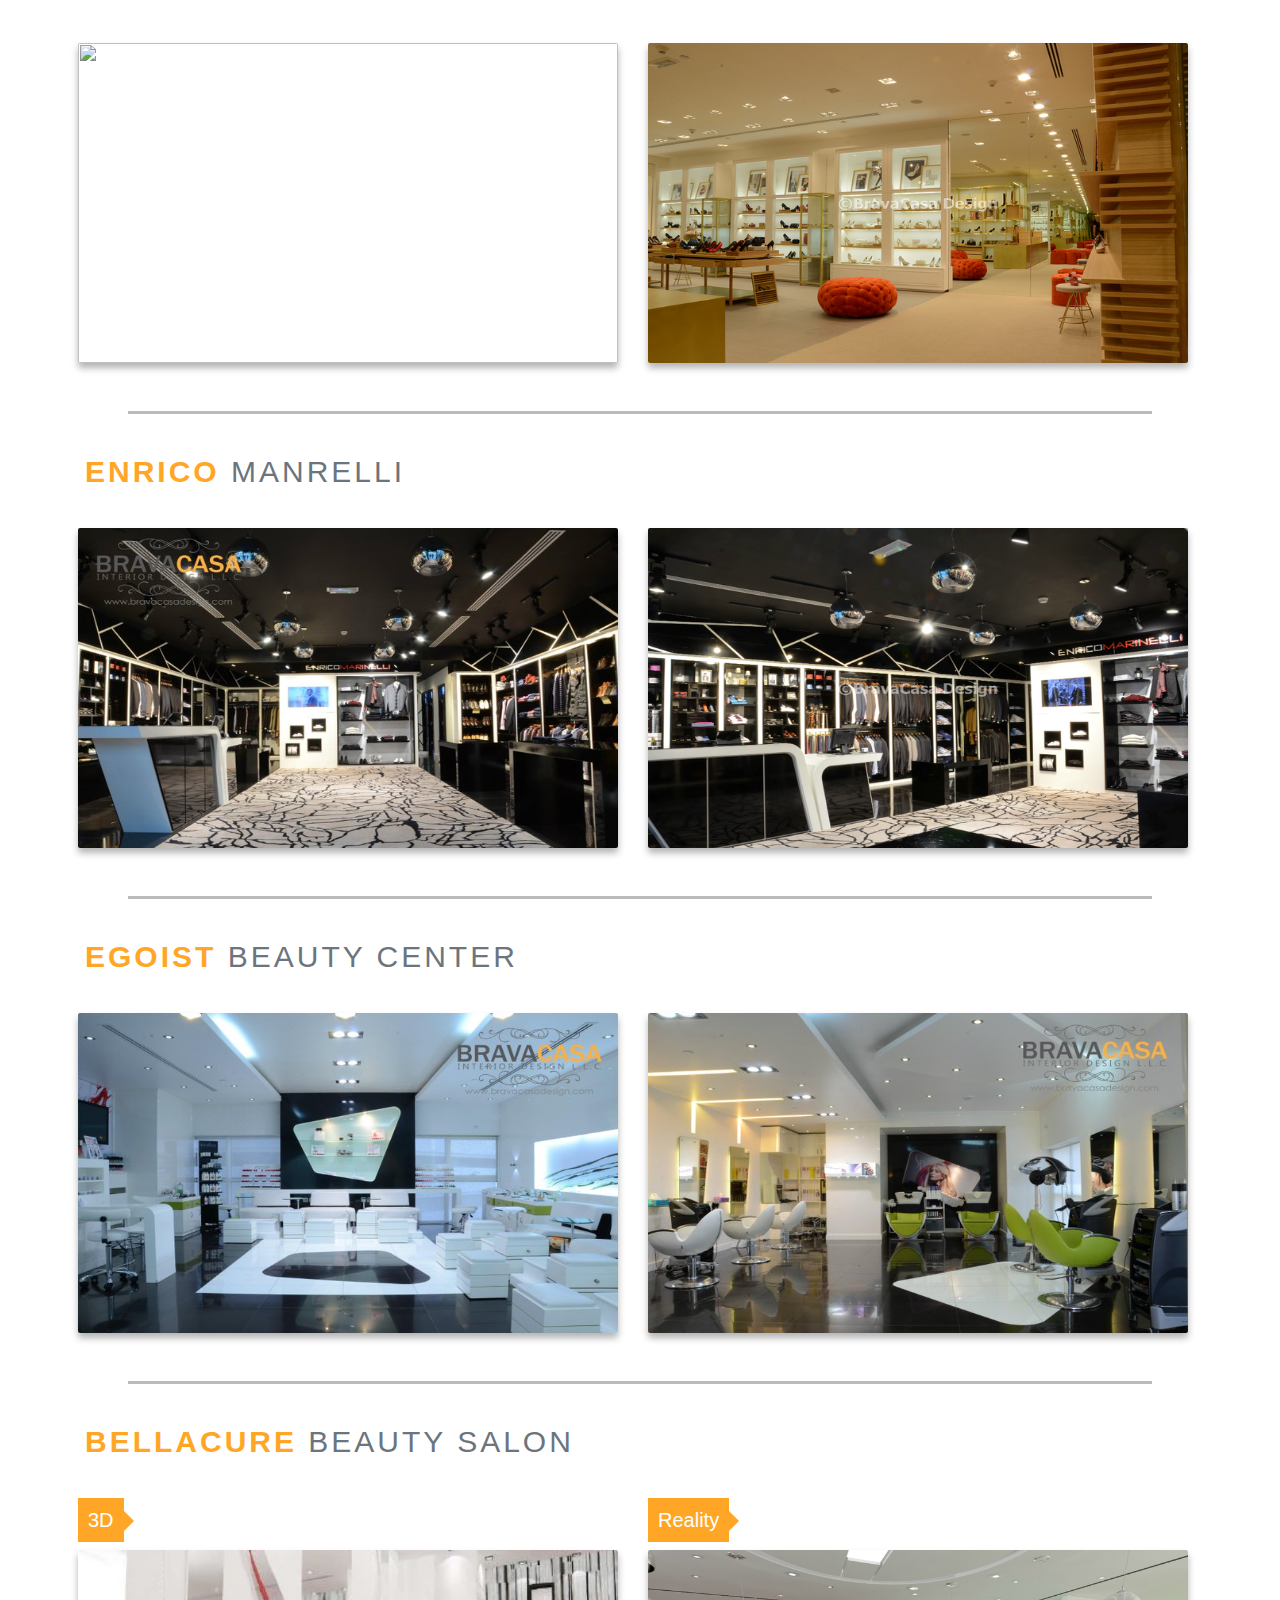
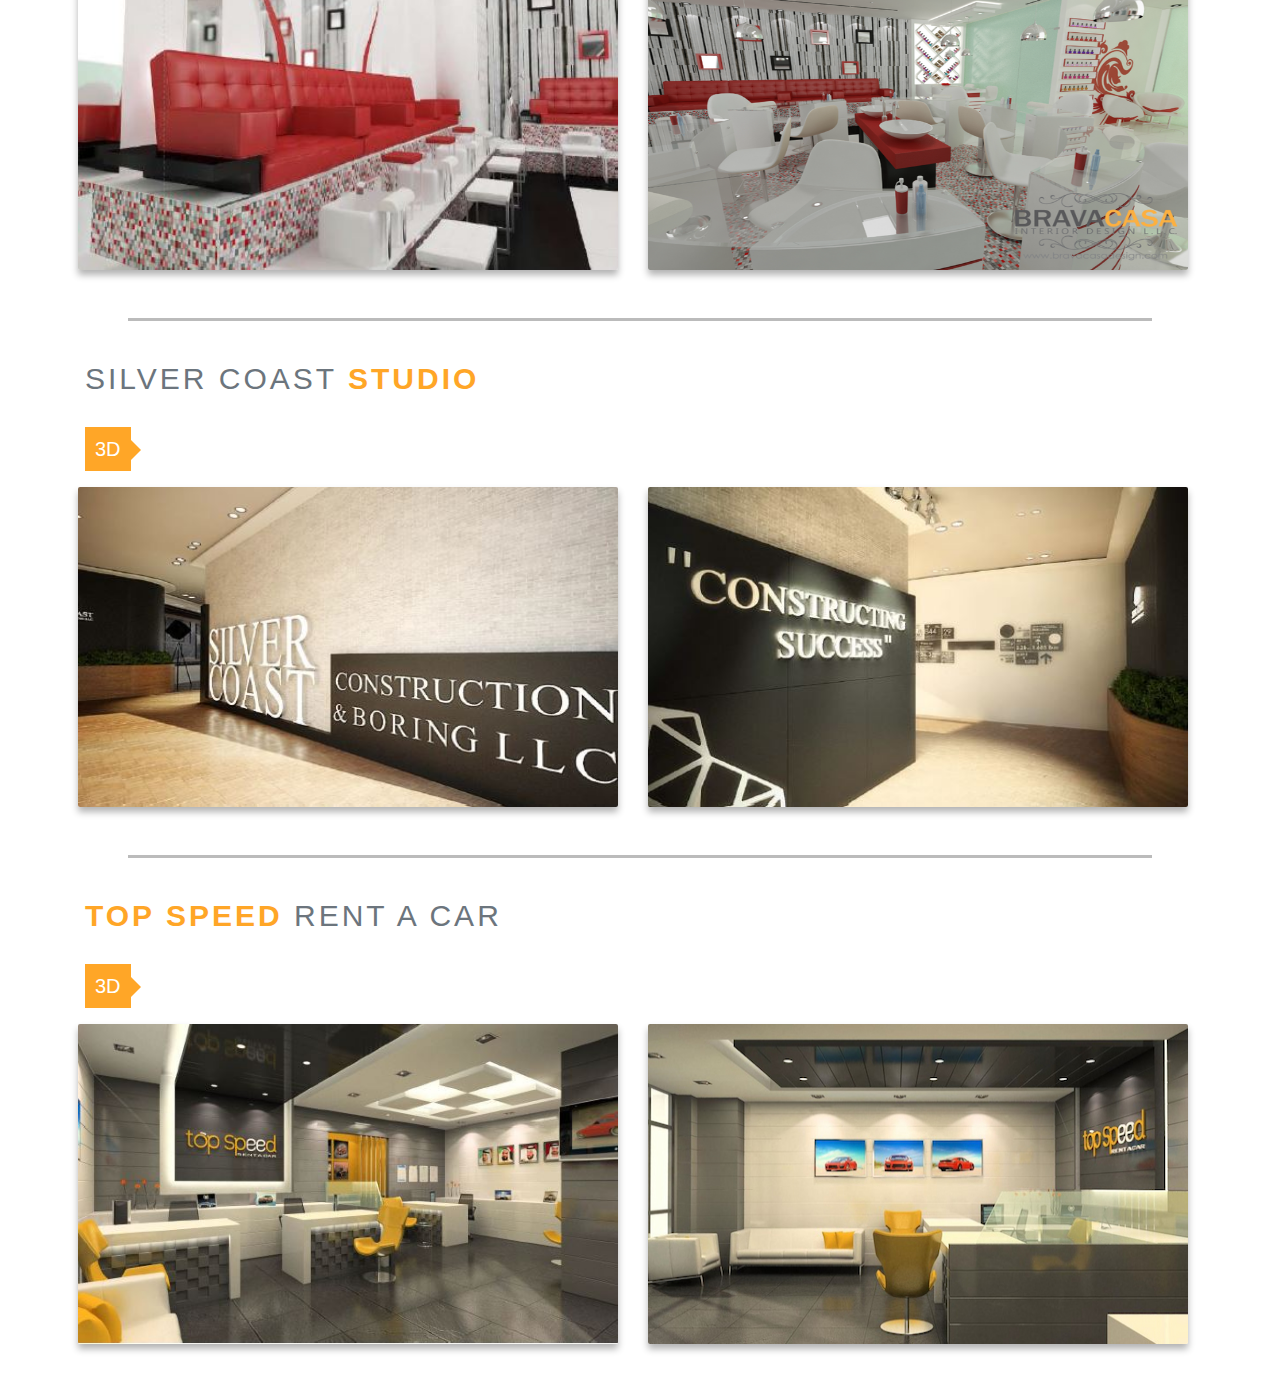
==== commit a298ab86: "Add files via upload" ====
--- a/Commercial.html
+++ b/Commercial.html
@@ -16,17 +16,34 @@
 
 <body>
   <!--Header-->
-  <div class="Commercial ">
-    <div class="container"></div>
-  </div>
+  <header class="Commercial d-flex align-items-xl-center">
+    <div class="container">
+      <div class="row">
+        <div class="col-md-12 col-xl-5 d-md-flex align-content-md-center flex-wrap header__text">
+          <h2 class="header__text--title col-12 p-0">
+            <span>Commercial</span> PROJECTS
+          </h2>
+          
+        </div>
+        <div class="col-md-12 col-xl-7 header__figure">
+         <img src="images/Projects/commercial/commercial.svg" alt="">
+          
+        </div>
+      </div>
+    </div>
+  </header>
   <!--Projects-->
   <div class="project3">
     <!--Papparotti Cafe-->
     <div class="container project3">
       <h2><span>Papparotti</span> CAFÉ</h2>
-      <div class="row">
-        <div class="col-md com">
-          <img src="./images//Projects/commercial/1.jpg" alt="">
+      <div class="title"><h5>3D</h5></div>
+      <div class="row">
+        <div class="col-md-6 com">
+          <img src="./images//Projects/commercial/1.jpg" alt="" class="image">
+        </div>
+        <div class="col-md-6 com">
+          <img src="./images//Projects/commercial/1.1.jpg" alt="" class="image">
         </div>
       </div>
     </div>
@@ -34,6 +51,7 @@
     <!--IWC Schaffhausen-->
     <div class="container project3">
       <h2><span>IWC</span> Schaffhausen</h2>
+      <div class="title"><h5>3D</h5></div>
       <div class="row">
         <div class="col-md-6 com">
           <img src="./images//Projects/commercial/2.jpg" alt="" class="image">
@@ -47,108 +65,94 @@
     <!--Harti Jewelers-->
     <div class="container project3">
       <h2><span>Harti</span> Jewelers</h2>
-      <div class="row">
-        <div class="col-md-4 com">
-          <img src="./images//Projects/commercial/3.1.jpg" alt="" class="mar-b">
-          <img src="./images//Projects/commercial/3.2.jpg" alt="" >
-        </div>
-        <div class="col-md-6 com">
-          <img src="./images//Projects/commercial/3.jpg" alt="">
+      <div class="title"><h5>3D</h5></div>
+      <div class="row mar-b">
+        <div class="col-md-6 com">
+          <img src="./images//Projects/commercial/3.1.jpg" alt="" class="image">
+         
+        </div>
+        <div class="col-md-6 com">
+          <img src="./images//Projects/commercial/3.jpg" alt="" class="image">
+        </div>
+      </div>
+      <div class="title"><h5>Reality</h5></div>
+      <div class="row">
+        <div class="col-md-6 com">
+          <img src="./images//Projects/commercial/3.2.jpg" alt="" class="image">
         </div>
       </div>
     </div>
     <hr>
     <!--LAMMA GOURMET CAFÉ AND RESTAURANT-->
     <div class="container project3">
-      <div class="row">
-        <div class="col-md-4 com">
-          <h2><span>LAMMA GOURMET</span> CAFÉ AND RESTAURANT</h2>
-        </div>
-        <div class="col-md-6 com">
-          <img src="./images//Projects/commercial/LAMA GOURMET/1.jpg" alt="">
-        </div>
-        <div class="col-md-6 com">
-          <img src="./images//Projects/commercial/LAMA GOURMET/2.jpg" alt="">
+      <h2><span>LAMMA GOURMET</span> CAFÉ AND RESTAURANT</h2>
+      <div class="title"><h5>3D</h5></div>
+      <div class="row">
+        <div class="col-md-6 com">
+          <img src="./images//Projects/commercial/LAMA GOURMET/1.jpg" alt="" class="image">
+        </div>
+        <div class="col-md-6 com">
+          <img src="./images//Projects/commercial/LAMA GOURMET/2.jpg" alt="" class="image">
         </div>
         
         <div class="col-md-6 com">
-          <img src="./images//Projects/commercial/LAMA GOURMET/3.jpg" alt="">
-        </div>
-        <div class="col-md-6 com">
-          <img src="./images//Projects/commercial/LAMA GOURMET/4.jpg" alt="">
-        </div>
-        <div class="col-md-6 com">
-          <img src="./images//Projects/commercial/LAMA GOURMET/5.jpg" alt="">
-        </div>
+          <img src="./images//Projects/commercial/LAMA GOURMET/3.jpg" alt="" class="image">
+        </div>
+        <div class="col-md-6 com">
+          <img src="./images//Projects/commercial/LAMA GOURMET/4.jpg" alt="" class="image">
+        </div>
+        
       </div>
     </div>
     <hr>
     <!--CAF CAFÉ-->
     <div class="container project3">
       <h2 ><span>CAF</span> CAFÉ</h2>
-      <div class="row">
-        <div class="col-md-auto com">
-          <img src="./images//Projects/commercial/CAF CAFE/1.jpg" alt="">
-        </div>
-        <div class="col-md-4 com">
-          <img src="./images//Projects/commercial/CAF CAFE/2.jpg" alt="">
-        </div>
-        <div class="col-md-6 com">
-          <img src="./images//Projects/commercial/CAF CAFE/3.jpg" alt="" class="mar-b">
-          <img src="./images//Projects/commercial/CAF CAFE/4.jpg" alt="" class="mar-b">
-          <img src="./images//Projects/commercial/CAF CAFE/9.jpg" alt=""  class="image mar-b">
-          <img src="./images//Projects/commercial/CAF CAFE/10.jpg" alt=""  class="image mar-b">
-          <img src="./images//Projects/commercial/CAF CAFE/15.jpg" alt="" class="image">
-        </div>
-        <div class="col-md-6 com">
-          <img src="./images//Projects/commercial/CAF CAFE/8.jpg" alt="" class="mar-b">
-          <img src="./images//Projects/commercial/CAF CAFE/5.jpg" alt=""  class="image mar-b">
-          <img src="./images//Projects/commercial/CAF CAFE/6.jpg" alt=""  class="image mar-b">
-          <img src="./images//Projects/commercial/CAF CAFE/7.jpg" alt="">
-        </div>
-        <div class="col-md-6 com">
-          <img src="./images//Projects/commercial/CAF CAFE/11.jpg" alt=""  class="image mar-b">
-          <img src="./images//Projects/commercial/CAF CAFE/13.jpg" alt="" class="image">
-        </div>
-        <div class="col-md-6 com">
-          <img src="./images//Projects/commercial/CAF CAFE/12.jpg" alt=""   class="image mar-b">
-          <img src="./images//Projects/commercial/CAF CAFE/14.jpg" alt=""  class="image">
-        </div>
-       
+      <div class="title"><h5>3D</h5></div>
+      <div class="row mar-b">
+        <div class="col-md-6 com">
+          <img src="./images//Projects/commercial/CAF CAFE/3.jpg" alt="" class="image">
+        </div>
+        <div class="col-md-6 com">
+          <img src="./images//Projects/commercial/CAF CAFE/4.jpg" alt="" class="image">
+        </div>
+      </div>
+      <div class="title"><h5>Reality</h5></div>
+      <div class="row">
+        <div class="col-md-6 com">
+          <img src="./images//Projects/commercial/CAF CAFE/7.jpg" alt="" class="image ">
+        </div>
+        <div class="col-md-6 com">
+          <img src="./images//Projects/commercial/CAF CAFE/9.jpg" alt=""  class="image ">
+        </div>
       </div>
     </div>
     <hr>
     <!--Vibes Fitness And Spa-->
     <div class="container project3">
-      <div class="row">
-        <div class="col-md-12 com">
-          <h2 ><span>Vibes</span> Fitness And Spa</h2>
-        </div>
-        <div class="col-md-6 com">
-          <img src="./images//Projects/commercial/4.jpg" alt="">
-        </div>
-        <div class="col-md-6 com">
-          <img src="./images//Projects/commercial/5.jpg" alt="">
+      <h2 ><span>Vibes</span> Fitness And Spa</h2>
+      <div class="title"><h5>3D</h5></div>
+      <div class="row">
+        <div class="col-md-6 com">
+          <img src="./images//Projects/commercial/4.jpg" alt=""  class="image">
+        </div>
+        <div class="col-md-6 com">
+          <img src="./images//Projects/commercial/5.jpg" alt=""  class="image">
         </div>
       </div>
     </div>
     <hr>
      <!--CrossFit Gym-->
     <div class="container project3">
-      <div class="row">
-        <div class="col-md-12 com">
-          <h2 ><span>CrossFit</span> Gym</h2>
-        </div>
-        <div class="col-lg-4 col-md-6 com">
-          <img src="./images//Projects/commercial/7.jpg" alt=""> 
-        </div>
-        <div class="col-lg-4 col-md-6 com">
-          <img src="./images//Projects/commercial/8.jpg" alt="">
-        </div>
-        <div class="col-lg-4 col-md-6 com">
-          <img src="./images//Projects/commercial/6.jpg" alt="">
-        </div>
-       
+      <h2 ><span>CrossFit</span> Gym</h2>
+      <div class="title"><h5>3D</h5></div>
+      <div class="row">
+        <div class="col-md-6 com">
+          <img src="./images//Projects/commercial/7.jpg" alt="" class="image"> 
+        </div>
+        <div class="col-md-6 com">
+          <img src="./images//Projects/commercial/8.jpg" alt="" class="image">
+        </div>
       </div>
     </div>
     <hr>
@@ -157,63 +161,58 @@
       <h2>Baldi</h2>
       <div class="row">
         <div class="col-md-6 com">
-          <img src="./images//Projects/commercial/10.jpg" alt="">
-        </div>
-        <div class="col-md-6 com">
-          <img src="./images//Projects/commercial/10.1.jpg" alt="">
+          <div class="title"><h5>3D</h5></div>
+          <img src="./images//Projects/commercial/10.jpg" alt="" class="image">
+        </div>
+        <div class="col-md-6 com">
+          <div class="title"><h5>Reality</h5></div>
+          <img src="./images//Projects/commercial/10.1.jpg" alt="" class="image">
         </div>
       </div>
     </div>
     <hr>
     <!--Yoku Moku-->
     <div class="container project3">
-      <div class="row">
-        <div class="col-md-6 com">
-          <h2 style="margin-bottom: 30px;"><span>Yoku</span> Moku</h2>
-          <img src="./images//Projects/commercial/11.jpg" alt="">
-        </div>
-        <div class="col-md-6 com">
-          <img src="./images//Projects/commercial/11.3.jpg" alt="">
-        </div>
-        <div class="col-md-6 com">
-          <img src="./images//Projects/commercial/11.2.jpg" alt="">
-        </div>
-        <div class="col-md-6 com">
-          <img src="./images//Projects/commercial/11.1.jpg" alt="">
-        </div>
-        <div class="col-md-6 com">
-          <img src="./images//Projects/commercial/11.4.jpg" alt="">
+      <h2 style="margin-bottom: 30px;"><span>Yoku</span> Moku</h2>
+      <div class="title"><h5>3D</h5></div>
+      <div class="row mar-b">
+        <div class="col-md-6 com">
+          <img src="./images//Projects/commercial/11.jpg" alt="" class="image">
+        </div>
+      </div>
+      <div class="title"><h5>Reality</h5></div>
+      <div class="row">
+        <div class="col-md-6 com">
+          <img src="./images//Projects/commercial/11.3.jpg" alt="" class="image">
+        </div>
+        <div class="col-md-6 com">
+          <img src="./images//Projects/commercial/11.4.jpg" alt="" class="image">
         </div>
       </div>
     </div>
     <hr>
     <!---Mikado Cafe-->
     <div class="container project3">
-      <div class="row">
-        <div class="col-md-6 com">
-          <h2 style="margin-bottom: 30px;"><span>Mikado</span> CAFÉ</h2>
-          <img src="./images//Projects/commercial/13.JPG" alt="" >
-        </div>
-        <div class="col-md-6 com">
-          <img src="./images//Projects/commercial/13.1.jpg" alt="" >
+      <h2 style="margin-bottom: 30px;"><span>Mikado</span> CAFÉ</h2>
+      <div class="title"><h5>3D</h5></div>
+      <div class="row mar-b">
+        <div class="col-md-6 com">
+          <img src="./images//Projects/commercial/13.JPG" alt="" class="image">
         </div>
         <div class="col-md-6 com">
           <img src="./images//Projects/commercial/13.10.JPG" alt="" class="image">
         </div>
-        <div class="col-md-6 com">
-          <img src="./images//Projects/commercial/13.11.jpg" alt="" >
-        </div>
-        <div class="col-md-6 com">
-          <img src="./images//Projects/commercial/13.2.jpg" alt="">
-        </div>
-        <div class="col-md-6 com">
-          <img src="./images//Projects/commercial/13.4.jpg" alt="">
-        </div>
-        <div class="col-md-6 com">
-          <img src="./images//Projects/commercial/13.6.jpg" alt="">
-        </div>
-        <div class="col-md-6 com">
-          <img src="./images//Projects/commercial/13.5.jpg" alt="">
+      </div>
+      <div class="title"><h5>Reality</h5></div>
+      <div class="row">
+        <div class="col-md-6 com">
+          <img src="./images//Projects/commercial/13.1.jpg" alt="" class="image">
+        </div>
+        <div class="col-md-6 com">
+          <img src="./images//Projects/commercial/13.11.jpg" alt="" class="image">
+        </div>
+        <div class="col-md-6 com">
+          <img src="./images//Projects/commercial/13.6.jpg" alt="" class="image">
         </div>
       </div>
     </div>
@@ -223,53 +222,40 @@
       <h2>California <span>Pizza</span></h2>
       <div class="row">
         <div class="col-md-6 com">
-          <img src="./images//Projects/commercial/12.JPG" alt="">
-         
-        </div>
-        <div class="col-md-6 com">
-          <img src="./images//Projects/commercial/12.1.jpg" alt="">
+          <div class="title"><h5>3D</h5></div>
+          <img src="./images//Projects/commercial/12.JPG" alt="" class="image">
+        </div>
+        <div class="col-md-6 com">
+          <div class="title"><h5>Reality</h5></div>
+          <img src="./images//Projects/commercial/12.1.jpg" alt="" class="image">
         </div>
       </div>
     </div>
     <hr>
     <!--Culto CAFÉ-->
     <div class="container project3">
-      <div class="row">
-        <div class="col-md-12 com">
-          <h2><span>Culto</span> CAFÉ</h2>
-        </div>
-        <div class="col-md-6 com">
-          <img src="./images//Projects/commercial/16.JPG" alt="">
-        </div>
-        <div class="col-md-6 com">
+      <h2><span>Culto</span> CAFÉ</h2>
+      <div class="row">
+        <div class="col-md-6 com">
+          <div class="title"><h5>3D</h5></div>
+          <img src="./images//Projects/commercial/16.JPG" alt="" class="image">
+        </div>
+        <div class="col-md-6 com">
+          <div class="title"><h5>Reality</h5></div>
           <img src="./images//Projects/commercial/17.JPG" alt="" class="image">
         </div>
       </div>
     </div>
     <hr>
-    <!--Samwedges -Culto Cafe-->
-    <div class="container project3">
-      <div class="row">
-        <div class="col-md-6 com">
-          <h2>Lavita Caterning Services</h2>
-          <img src="./images//Projects/commercial/14.JPG" alt="">
-        </div>
-        <div class="col-md-6 com">
-          <h2>Samwedges Restaurant</h2>
-          <img src="./images//Projects/commercial/15.JPG" alt="">
-        </div>
-      </div>
-    </div>
-    <hr>
     <!--MENBUR SHOES AND BAGS-->
     <div class="container project3">
       <h2><span>MENBUR</span> SHOES AND BAGS</h2>
       <div class="row">
         <div class="col-lg-6 col-md-6 com">
-          <img src="./images//Projects/commercial/18.jpg" alt="">
-        </div>
-        <div class="col-lg-6 col-md-6 com">
-          <img src="./images//Projects/commercial/18.1.jpg" alt="">
+          <img src="./images//Projects/commercial/18.jpg" alt="" class="image">
+        </div>
+        <div class="col-lg-6 col-md-6 com">
+          <img src="./images//Projects/commercial/18.1.png" alt="" class="image">
         </div>
       </div>
     </div>
@@ -279,10 +265,10 @@
       <h2><span>ENRICO</span> MANRELLI</h2>
       <div class="row">
         <div class="col-lg-6 col-md-6 com">
-          <img src="./images//Projects/commercial/19.jpg" alt="">
-        </div>
-        <div class="col-lg-6 col-md-6 com">
-          <img src="./images//Projects/commercial/19.1.jpg" alt="">
+          <img src="./images//Projects/commercial/19.jpg" alt="" class="image">
+        </div>
+        <div class="col-lg-6 col-md-6 com">
+          <img src="./images//Projects/commercial/19.1.png" alt="" class="image">
         </div>
       </div>
     </div>
@@ -292,11 +278,10 @@
       <h2><span>EGOIST</span> BEAUTY CENTER</h2>
       <div class="row">
         <div class="col-lg-6 col-md-6 com">
-          <img src="./images//Projects/commercial/22.jpg" alt="">
-        </div>
-        <div class="col-lg-6 col-md-6 com">
-          <img src="./images//Projects/commercial/22.1.jpg" alt="" class="mar-b">
-          <img src="./images//Projects/commercial/22.2.jpg" alt="">
+          <img src="./images//Projects/commercial/22.jpg" alt="" class="image">
+        </div>
+        <div class="col-lg-6 col-md-6 com">
+          <img src="./images//Projects/commercial/22.1.jpg" alt="" class="image">
         </div>
       </div>
     </div>
@@ -304,30 +289,28 @@
     <!--BELLACURE -EGOIST-->
     <div class="container project3">
       <h2><span>BELLACURE</span> BEAUTY SALON</h2>
-      <div class="row">
-        <div class="col-lg-6 col-md-6 com">
-          <img src="./images//Projects/commercial/21.jpg" alt="">
-        </div>
-        <div class="col-lg-6 col-md-6 com">
-          <img src="./images//Projects/commercial/21.1.jpg" alt=""> 
+      <div class="row ">
+        <div class="col-lg-6 col-md-6 com">
+          <div class="title"><h5>3D</h5></div>
+          <img src="./images//Projects/commercial/21.jpg" alt="" class="image">
+        </div>
+        <div class="col-lg-6 col-md-6 com">
+          <div class="title"><h5>Reality</h5></div>
+          <img src="./images//Projects/commercial/21.1.png" alt="" class="image"> 
         </div>
       </div>
     </div>
     <hr>
      <!--Silver Coast Studio-->
     <div class="container project3">
-      <div class="row">
-        <div class="col-md-6 com">
-          <h2>Silver Coast <span>Studio</span></h2>
-        </div>
-        <div class="col-md-6 com">
-          <img src="./images//Projects/commercial/23.JPG" alt="">
-        </div>
-        <div class="col-md-6 com">
-          <img src="./images//Projects/commercial/24.JPG" alt="">
-        </div>
-        <div class="col-md-6 com">
-          <img src="./images//Projects/commercial/25.JPG" alt="">
+      <h2>Silver Coast <span>Studio</span></h2>
+      <div class="title"><h5>3D</h5></div>
+      <div class="row">
+        <div class="col-md-6 com">
+          <img src="./images//Projects/commercial/23.JPG" alt="" class="image">
+        </div>
+        <div class="col-md-6 com">
+          <img src="./images//Projects/commercial/24.JPG" alt="" class="image">
         </div>
       </div>
     </div>
@@ -335,18 +318,13 @@
     <!--Top Speed Rent a Car-->
     <div class="container project3">
       <h2><span>Top Speed</span> Rent a Car</h2>
-      <p>This prestigious luxury rent a car had just gone through a general rebranding and wanted to reflect the new
-          identity on their interiors with their corporate colors.
-      </p>
-      <div class="row">
-        <div class="col-md-4 com">
-          <img src="./images//Projects/commercial/26.JPG" alt="">
-        </div>
-        <div class="col-md-6 com">
-          <img src="./images//Projects/commercial/28.JPG" alt="">
-        </div>
-        <div class="col-md-6 com">
-          <img src="./images//Projects/commercial/27.jpg" alt="">
+      <div class="title"><h5>3D</h5></div>
+      <div class="row">
+        <div class="col-md-6 com">
+          <img src="./images//Projects/commercial/28.JPG" alt="" class="image">
+        </div>
+        <div class="col-md-6 com">
+          <img src="./images//Projects/commercial/27.jpg" alt="" class="image">
         </div>
       </div>
     </div>
--- a/css/style.css
+++ b/css/style.css
@@ -477,19 +477,28 @@
     }
 }
 
-.Projects i {
-    background-color: #ffa627;
-    color: #fff;
-    font-size: 55px;
-    padding: 40px;
-    margin-bottom: 20px;
-    text-shadow:2px 2px 4px #000000;
-}
-
-@media screen and (max-width:576px) {
-    .Projects i {
-       font-size: 35px;
-       padding: 15px;
+.Projects img {
+    display: block;
+    width: 150px;
+    height: 120px;
+    margin: auto;
+}
+.Projects .box {
+    position: relative;
+    margin-bottom: 10px;
+}
+.Projects .box::after {
+    content: "";
+    position: absolute;
+    background-color: rgba(0,0,0,0.3);
+    width: 1px;
+    height: 60%;
+    top: 55px;
+    right: 0;
+}
+@media screen and (max-width:576px) {
+    .Projects .box::after {
+       display: none;
     }
 }
 
@@ -1108,12 +1117,32 @@
 /* Projects Pages */
 /* Medical */
 .Medical  {
-    background-image: url('../images/Projects/medical/40.jpg');
-    background-repeat: no-repeat;
-    background-size:  100% 100%;
-    height: 90vh;
-}
-
+    width: 100%;
+    height: calc(100vh - 79px);
+    position: relative;
+    overflow: hidden;
+}
+header .header__text--title {
+    color: #3a3838;
+    font-weight: bold;
+    letter-spacing: 2px;
+    margin-bottom: 5px;
+    font-size: 58px;
+    text-transform: uppercase;
+}
+header .header__figure {
+    position: relative;
+}
+header img {
+    position: absolute;
+    top: 0;
+    bottom: 0;
+    right: 0;
+    left: 0;
+    width: 100%;
+    margin: auto;
+    z-index: -1;
+}
 .project1 {
     margin-top: 40px;
     margin-bottom: 40px;
@@ -1135,6 +1164,26 @@
     margin-top: 20px;
     text-transform: uppercase;
 }
+.project1 .title {
+    position: relative;
+}
+.project1 .title::after {
+    content: "";
+    height: 0;
+    width: 0;
+    position: absolute;
+    top: 50%;
+    margin-top: -13px;
+    border-width: 10px;
+    border-style: solid;
+    border-color: transparent  transparent  transparent #ffa627;
+}
+.project1 h5 {
+    display: inline-block;
+    background-color: #ffa627;
+    color: #fff;
+    padding: 10px;
+}
 
 .project1 .med {
     padding: 8px;
@@ -1155,17 +1204,17 @@
     }
 }
 
-.project1 span {
+.project1 span, header span {
     color: #ffa627;
     font-weight: bold;
 }
 
 /* Corporate */
 .Corporate  {
-    background-image: url('../images/Projects/corporate/corporate.jpg');
-    background-repeat: no-repeat;
-    background-size:  100% 100%;
-    height: 90vh;
+    width: 100%;
+    height: calc(100vh - 79px);
+    position: relative;
+    overflow: hidden;
 }
 
 .project2 {
@@ -1189,7 +1238,26 @@
     margin-top: 20px;
     text-transform: uppercase;
 }
-
+.project2 .title {
+    position: relative;
+}
+.project2 .title::after {
+    content: "";
+    height: 0;
+    width: 0;
+    position: absolute;
+    top: 50%;
+    margin-top: -13px;
+    border-width: 10px;
+    border-style: solid;
+    border-color: transparent  transparent  transparent #ffa627;
+}
+.project2 h5 {
+    display: inline-block;
+    background-color: #ffa627;
+    color: #fff;
+    padding: 10px;
+}
 .project2 p {
     font-size: 18px;
     color: #000;
@@ -1228,10 +1296,10 @@
 
 /* Commercial */
 .Commercial {
-    background-image: url('../images/Projects/commercial/Commercial.jpg');
-    background-repeat: no-repeat;
-    background-size:  100% 100%;
-    height: 90vh;
+    width: 100%;
+    height: calc(100vh - 79px);
+    position: relative;
+    overflow: hidden;
 }
 
 .project3 {
@@ -1255,7 +1323,26 @@
     margin-top: 30px;
     text-transform: uppercase;
 }
-
+.project3 .title {
+    position: relative;
+}
+.project3 .title::after {
+    content: "";
+    height: 0;
+    width: 0;
+    position: absolute;
+    top: 50%;
+    margin-top: -13px;
+    border-width: 10px;
+    border-style: solid;
+    border-color: transparent  transparent  transparent #ffa627;
+}
+.project3 h5 {
+    display: inline-block;
+    background-color: #ffa627;
+    color: #fff;
+    padding: 10px;
+}
 .project3 p {
     font-size: 18px;
     color: #000;
@@ -1293,10 +1380,10 @@
 
 /* Hospitality */
 .Hospitality  {
-    background-image: url('../images/Projects/hospitality/Hospitality.jpg');
-    background-repeat: no-repeat;
-    background-size:  100% 100%;
-    height: 90vh;
+    width: 100%;
+    height: calc(100vh - 79px);
+    position: relative;
+    overflow: hidden;
 }
 
 .project4 {
@@ -1319,7 +1406,12 @@
     margin-bottom: 20px;
     margin-top: 20px;
 }
-
+.project4 h5 {
+    display: inline-block;
+    background-color: #ffa627;
+    color: #fff;
+    padding: 10px;
+}
 .project4 p {
     font-size: 18px;
     color: #000;
@@ -1357,10 +1449,10 @@
 
 /* Recidential */
 .Recidential  {
-    background-image: url('../images/Projects/residential/Recidential.jpg');
-    background-repeat: no-repeat;
-    background-size:  100% 100%;
-    height: 90vh;
+    width: 100%;
+    height: calc(100vh - 79px);
+    position: relative;
+    overflow: hidden;
 }
 
 .project5 {
@@ -1383,7 +1475,12 @@
     margin-bottom: 20px;
     margin-top: 20px;
 }
-
+.project5 h5 {
+    display: inline-block;
+    background-color: #ffa627;
+    color: #fff;
+    padding: 10px;
+}
 .project5 p {
     font-size: 18px;
     color: #000;
@@ -1420,5 +1517,5 @@
     height: 320px;
 }
 .mar-b {
-    margin-bottom: 20px;
+    margin-bottom: 10px;
 }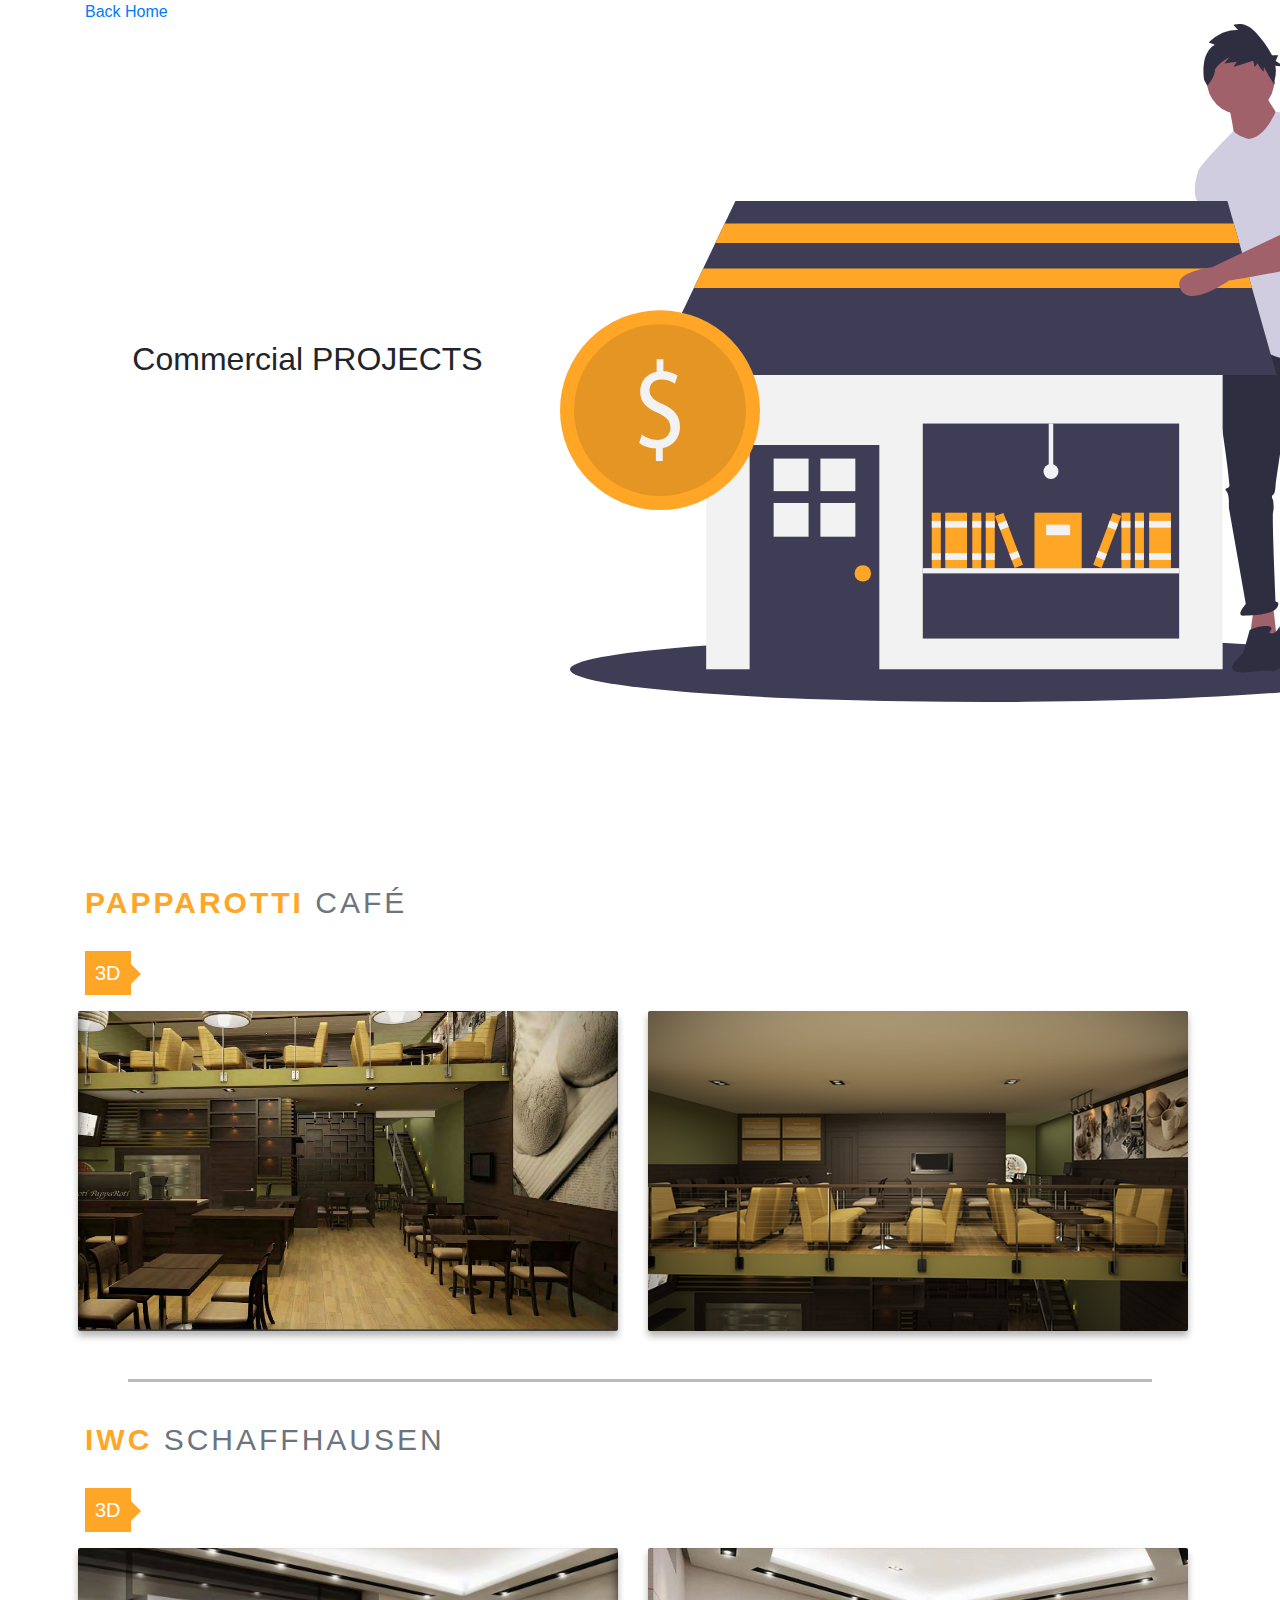
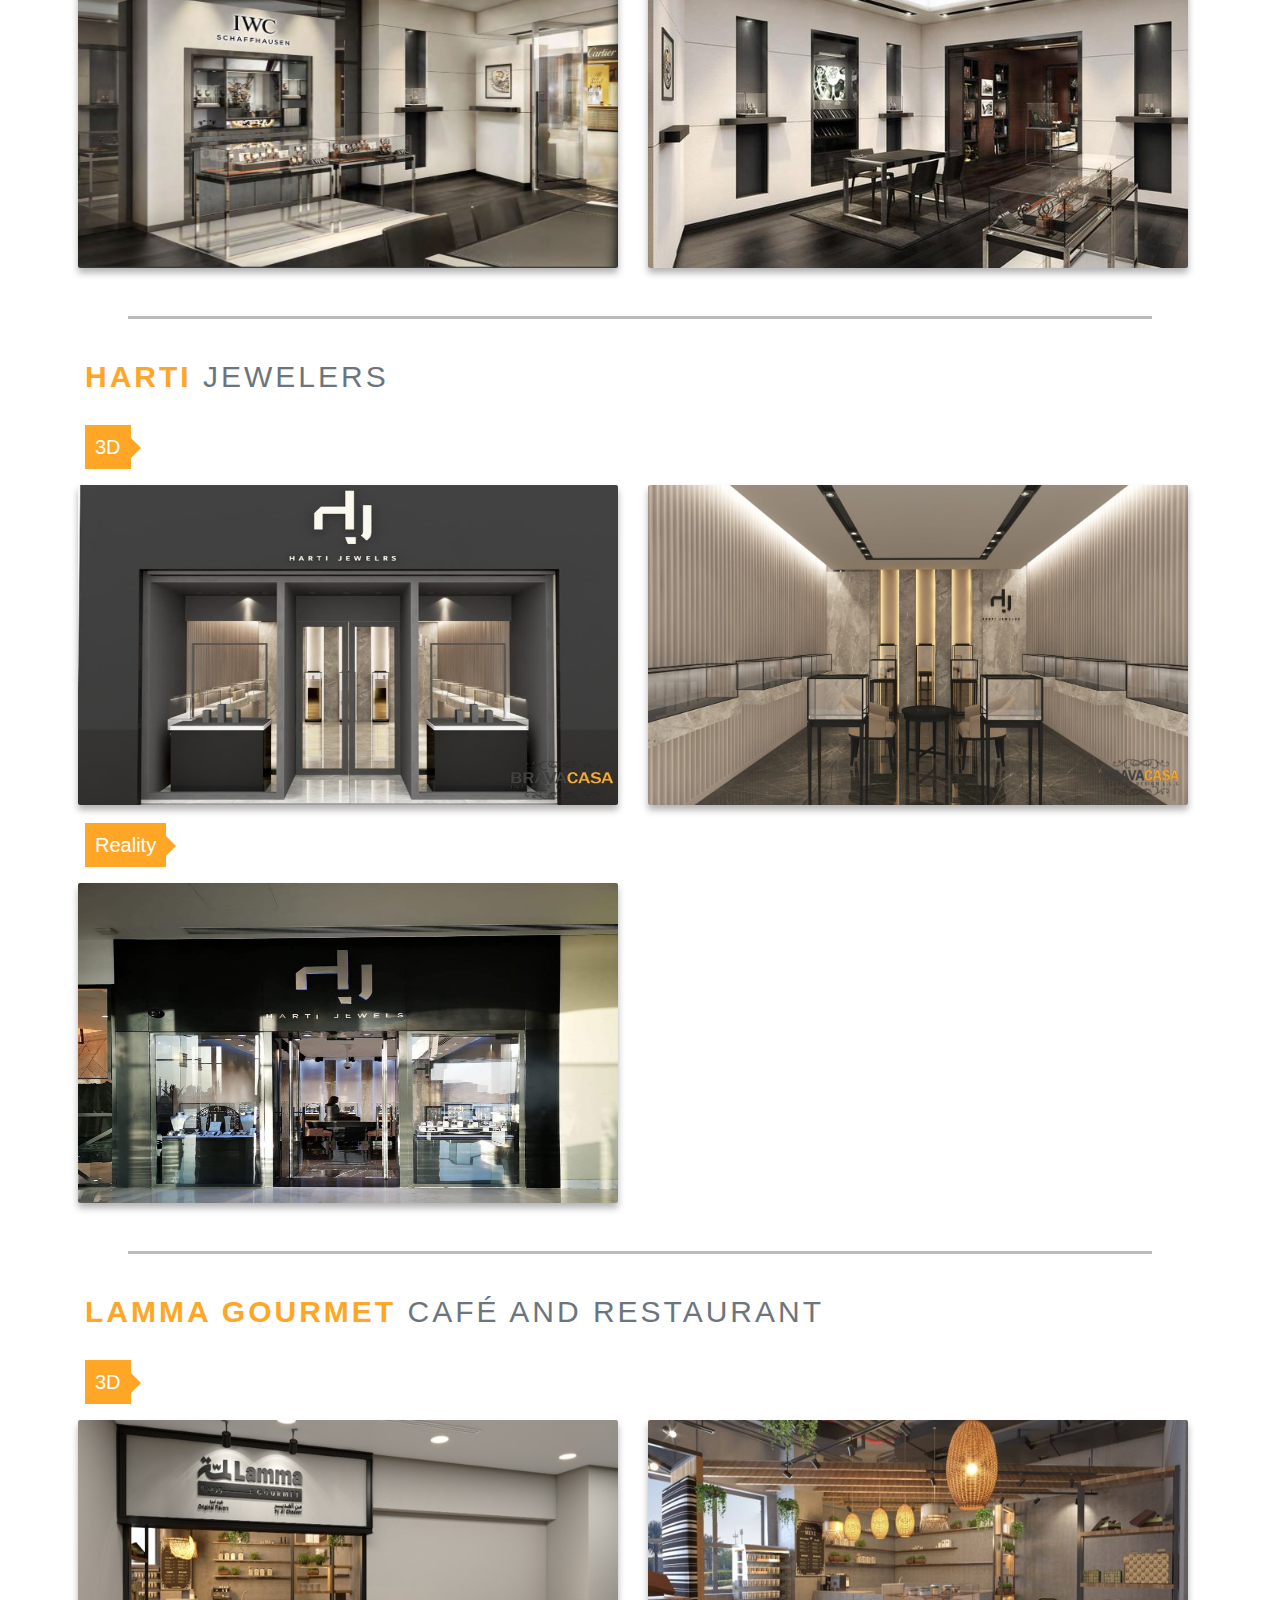
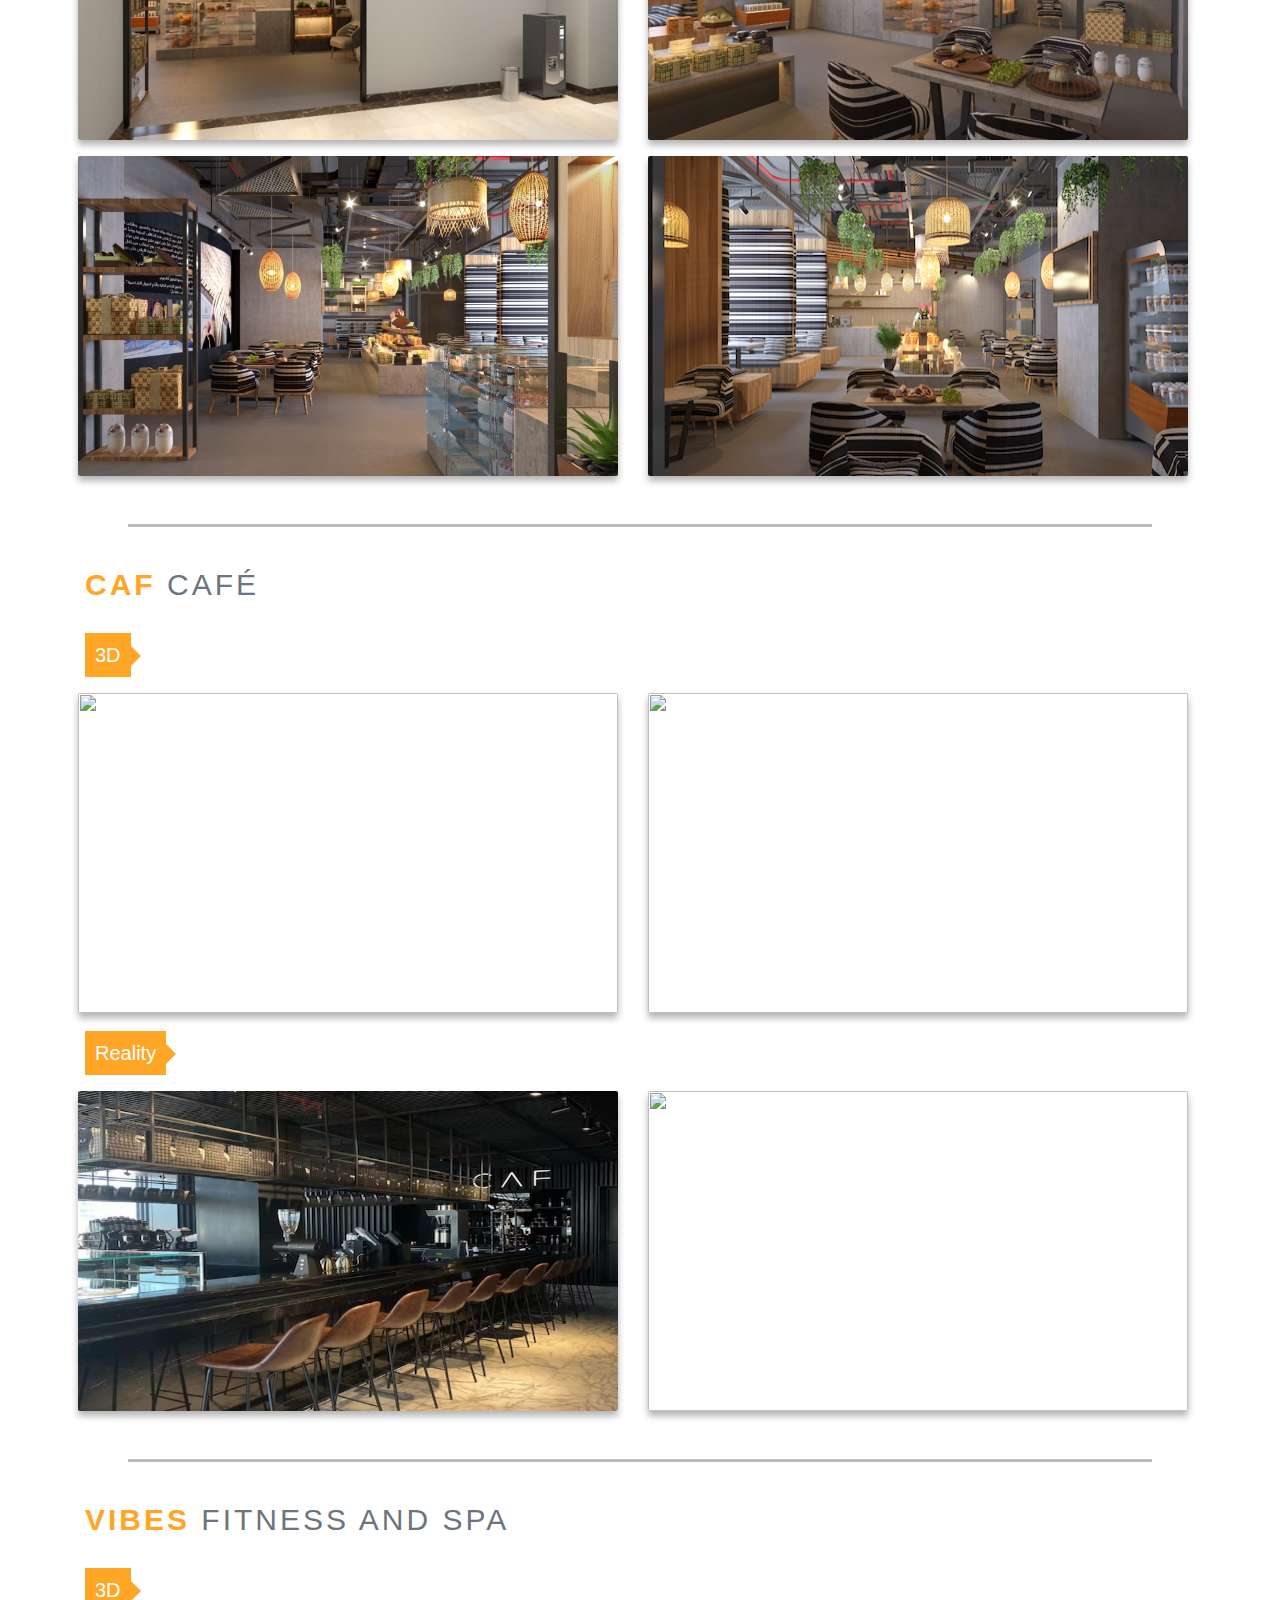
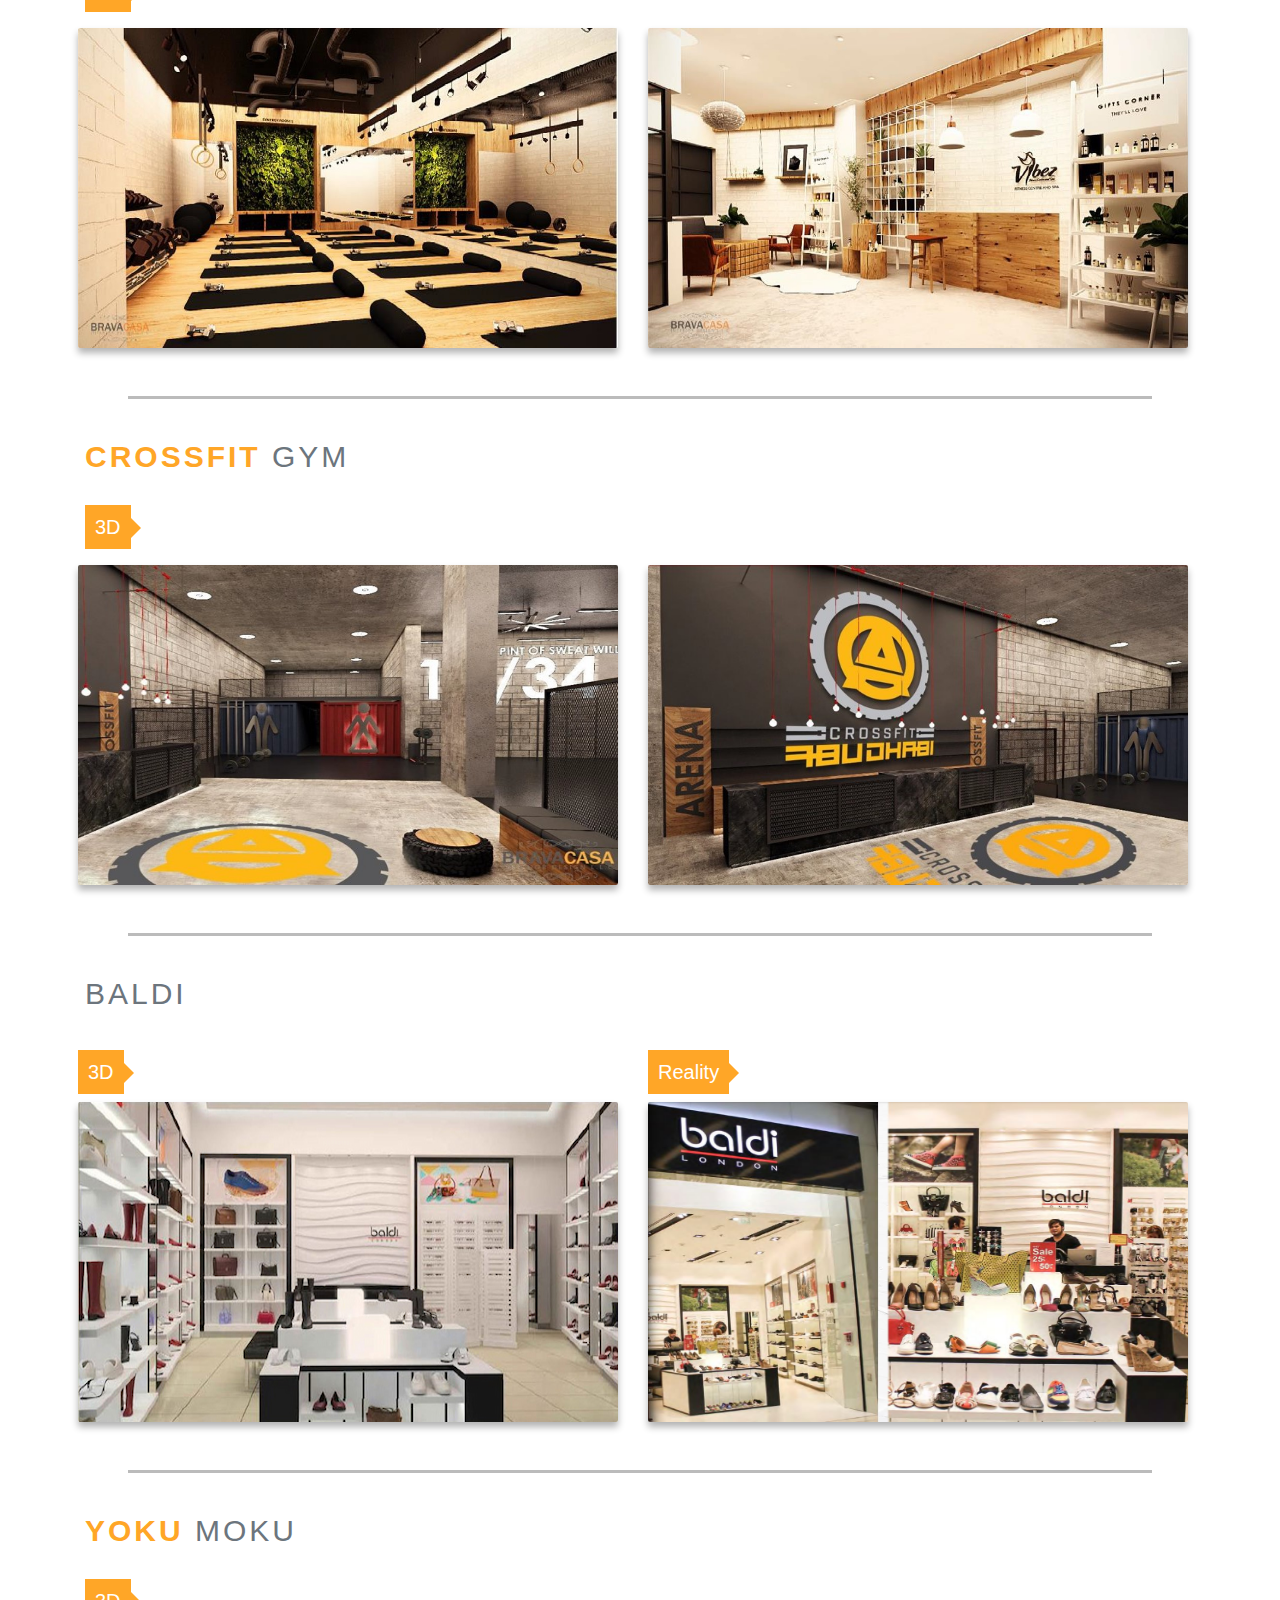
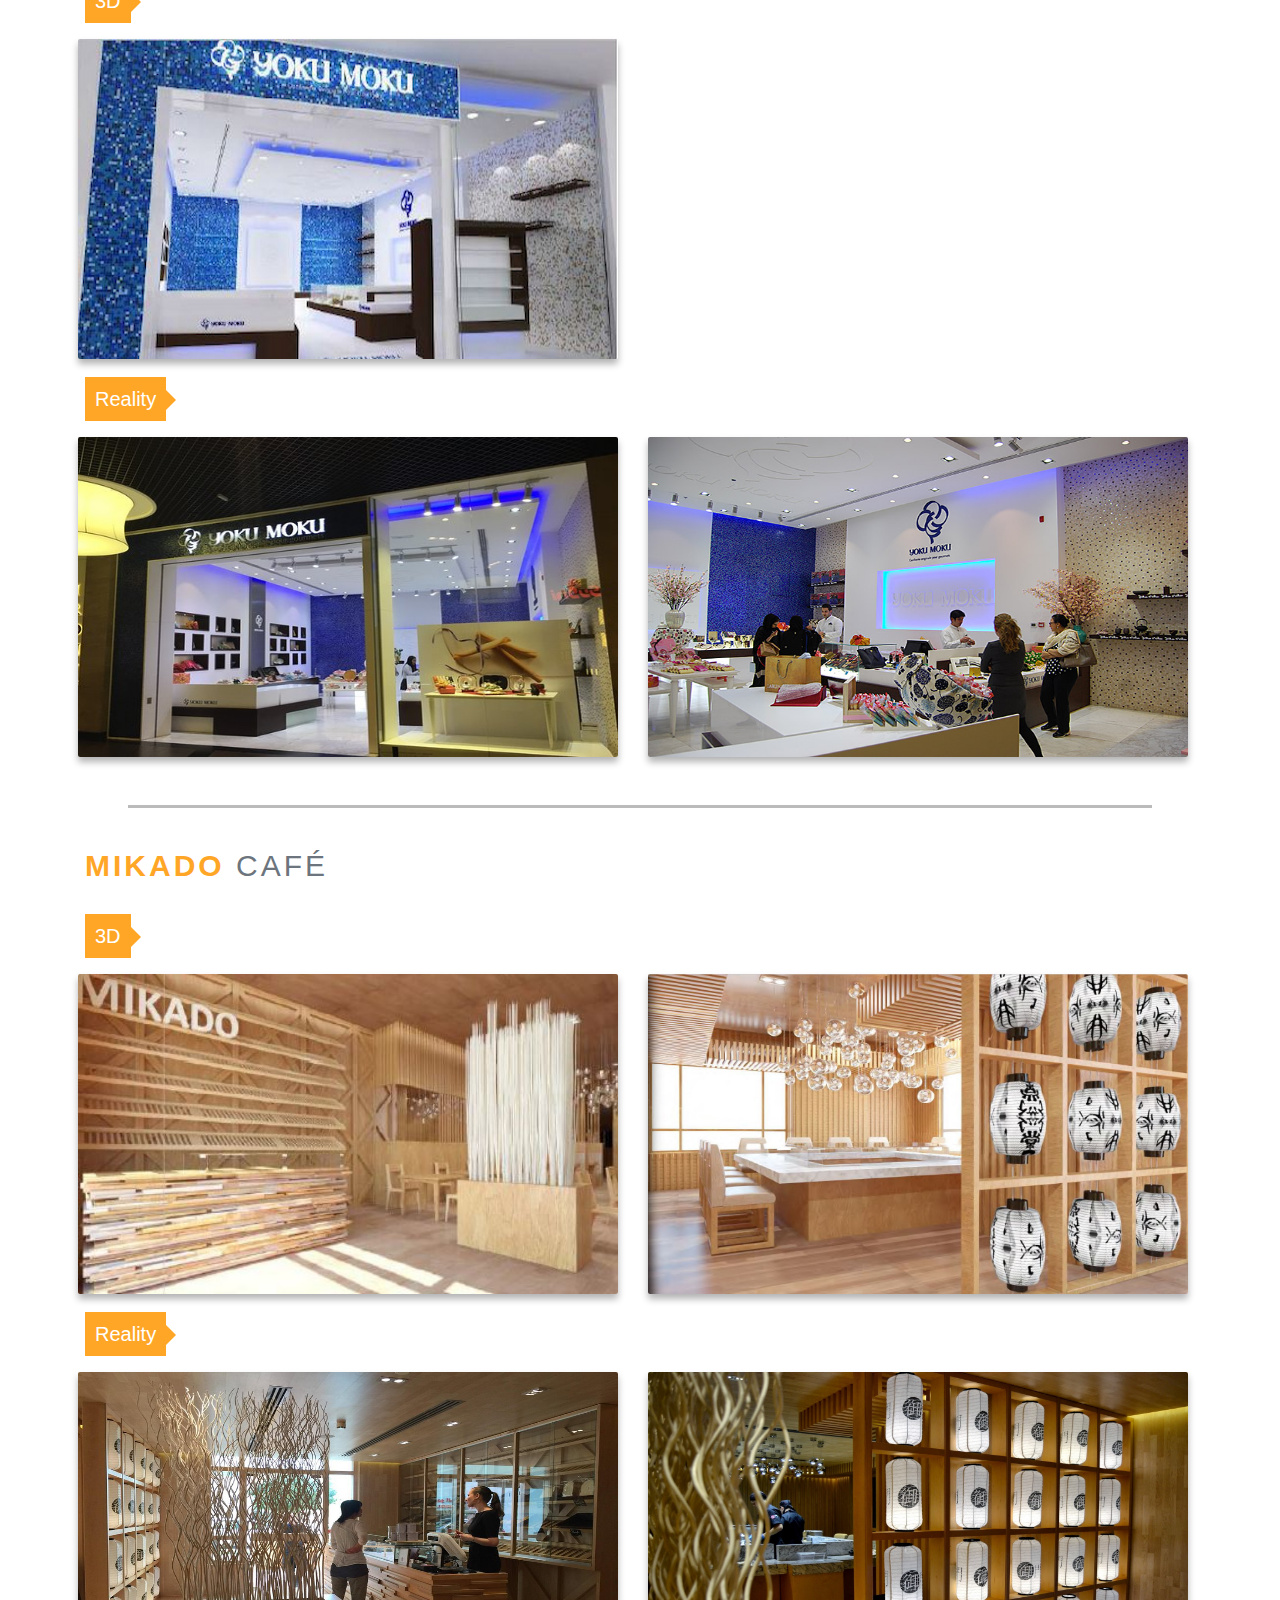
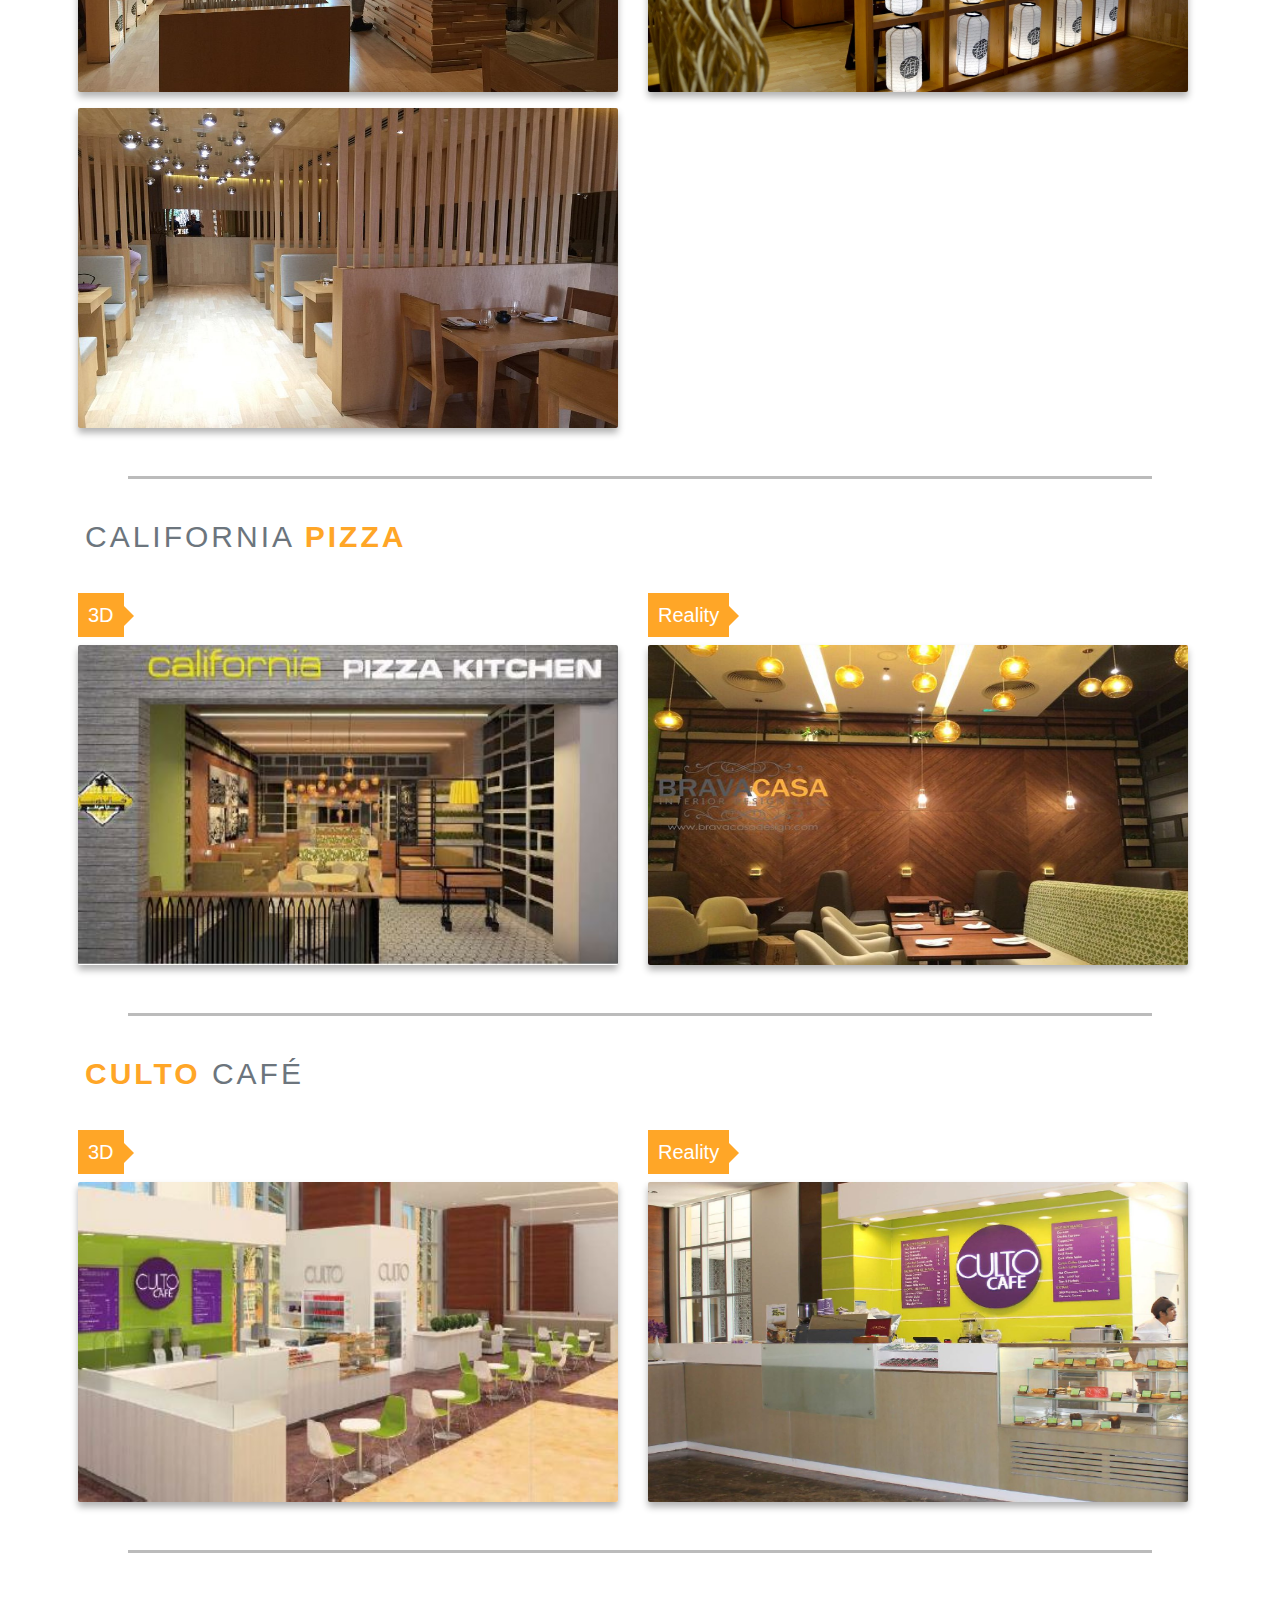
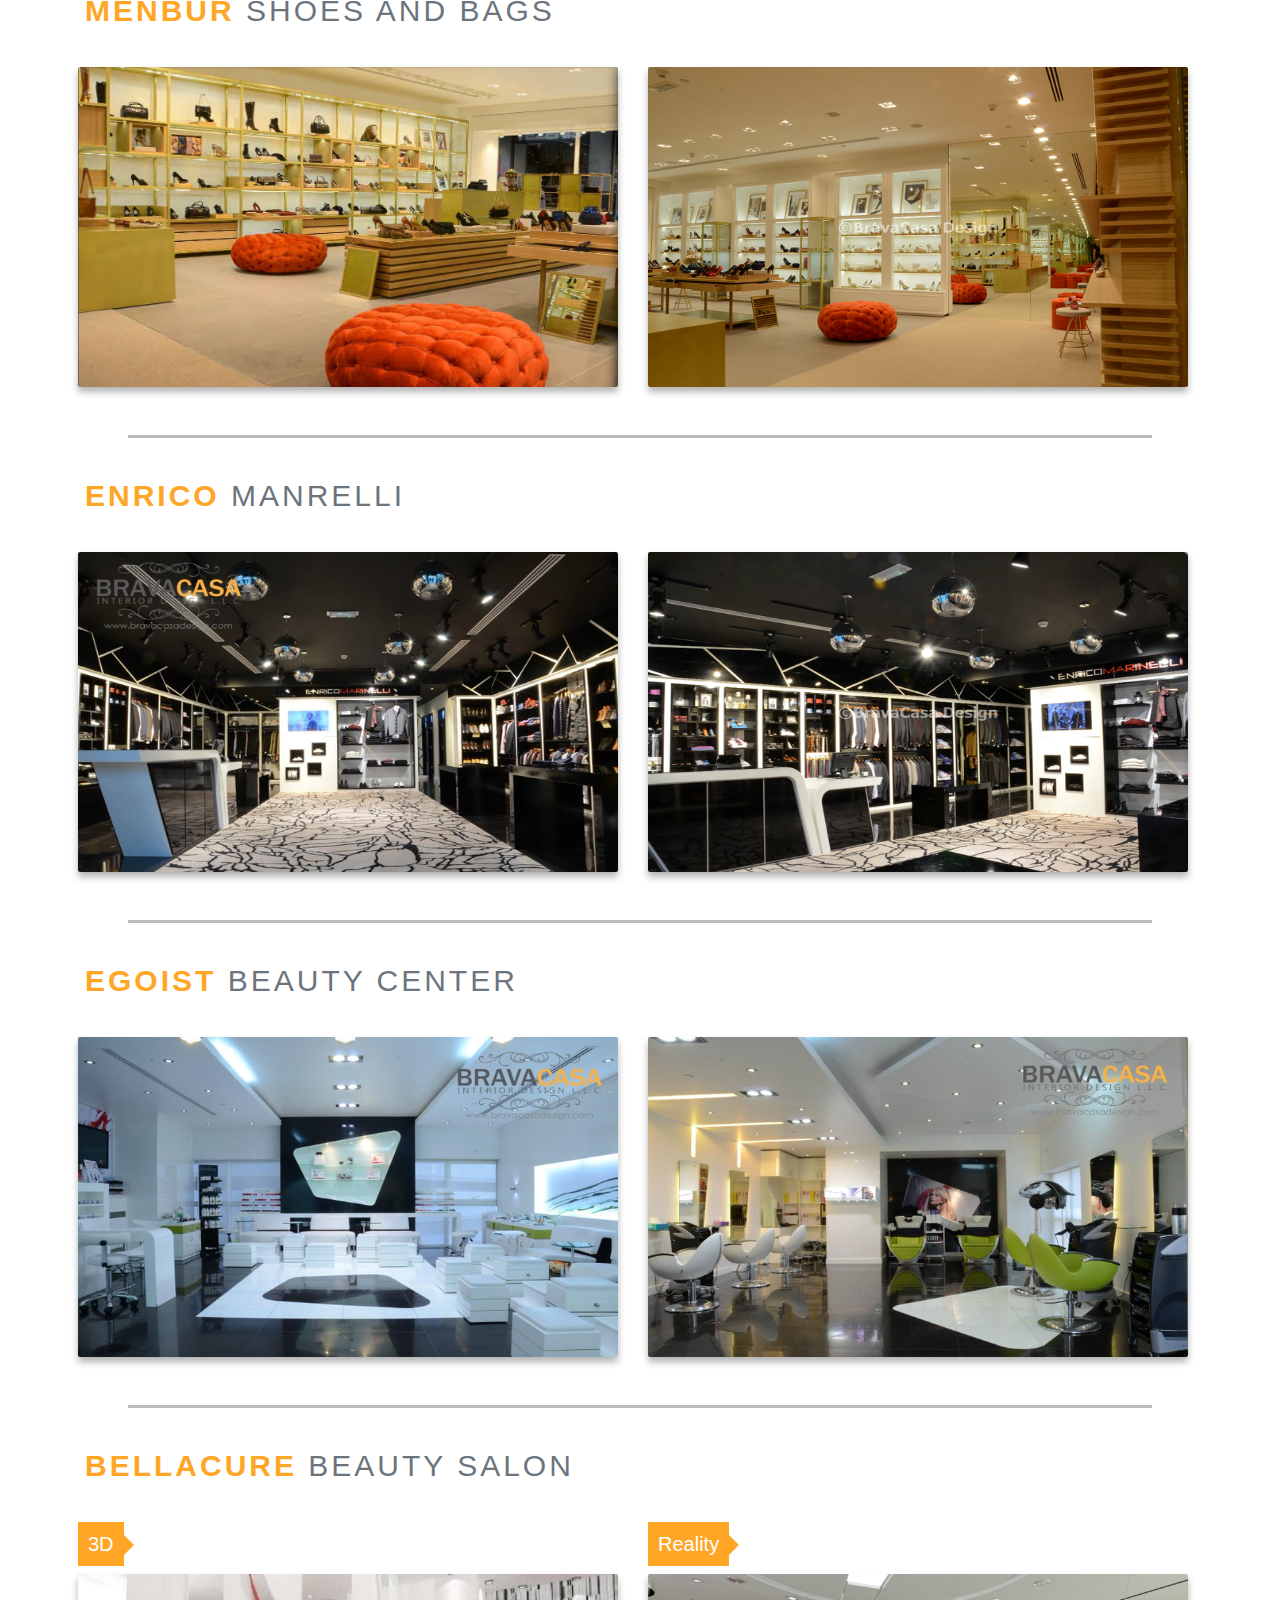
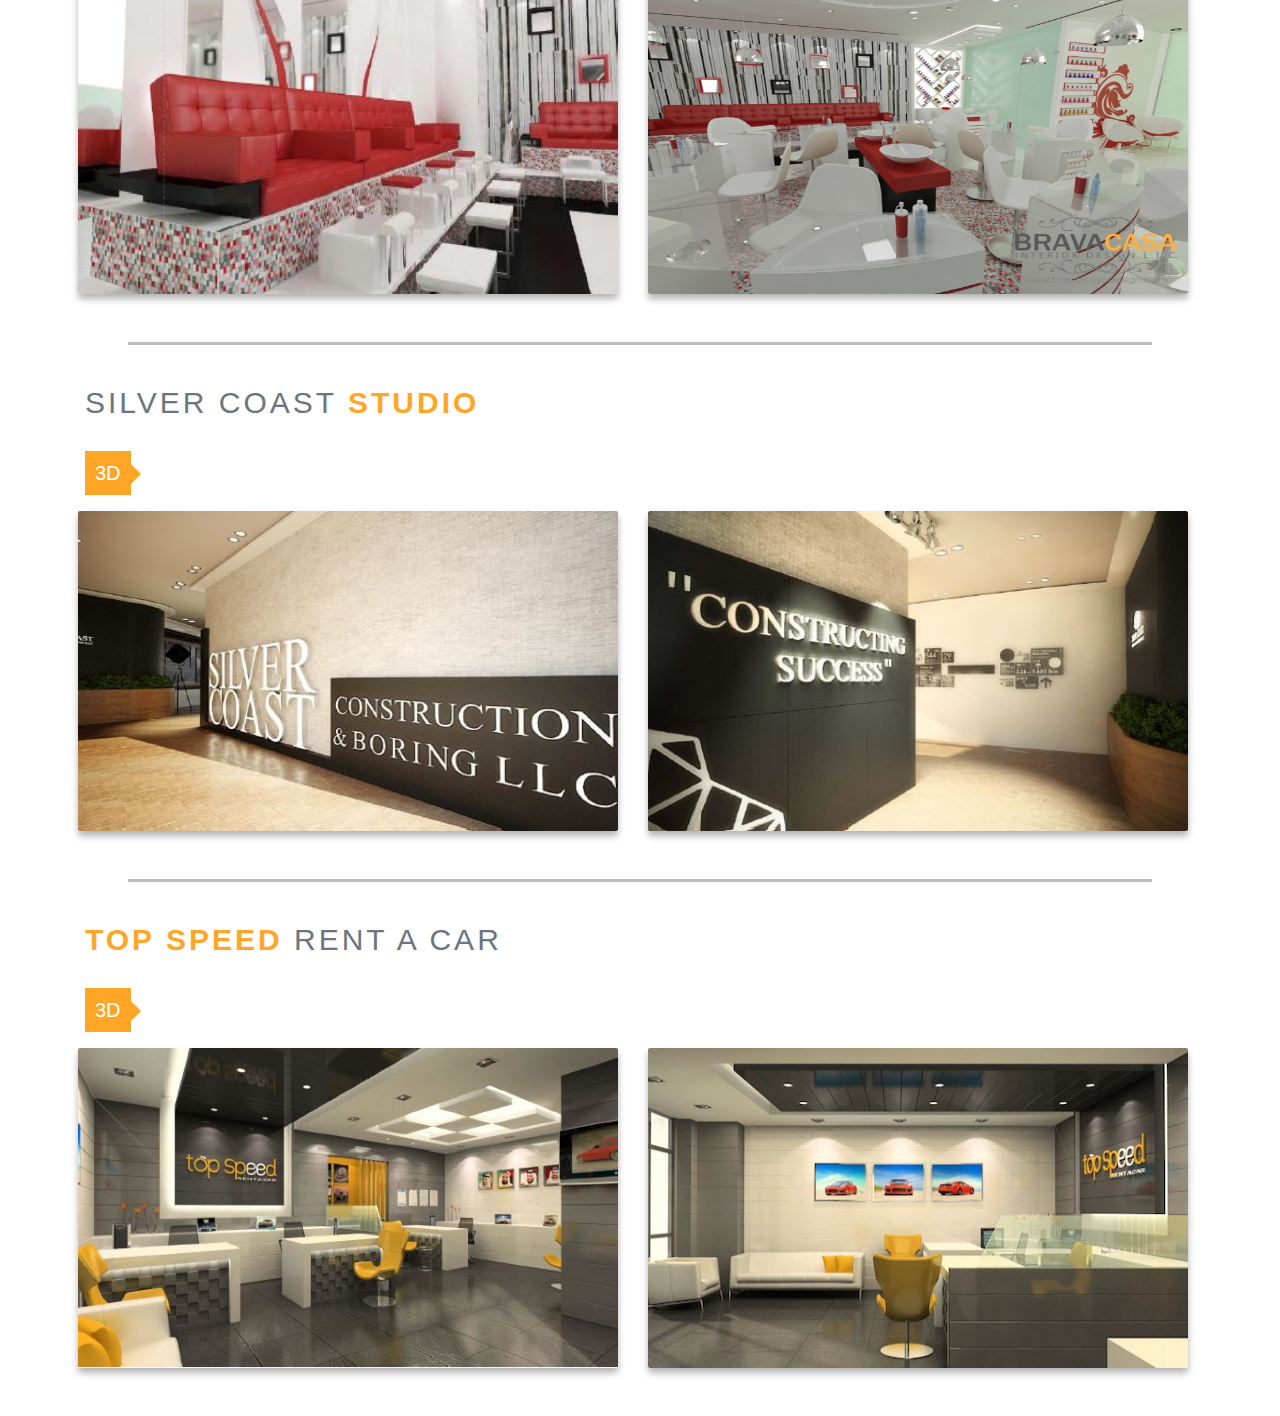
==== commit 4942ec57: "Add files via upload" ====
--- a/Commercial.html
+++ b/Commercial.html
@@ -15,23 +15,27 @@
 </head>
 
 <body>
+  <!--Back Home Button-->
+  <div class="back">
+    <div class="container">
+      <a href="index.html">Back Home</a>
+    </div>
+  </div>
   <!--Header-->
-  <header class="Commercial d-flex align-items-xl-center">
+   <div class="Commercial">
     <div class="container">
       <div class="row">
-        <div class="col-md-12 col-xl-5 d-md-flex align-content-md-center flex-wrap header__text">
-          <h2 class="header__text--title col-12 p-0">
+        <div class="col-md-12 col-xl-5 d-md-flex align-content-md-center flex-wrap">
+          <h2 class="col-12 text-center p-0">
             <span>Commercial</span> PROJECTS
           </h2>
-          
-        </div>
-        <div class="col-md-12 col-xl-7 header__figure">
-         <img src="images/Projects/commercial/commercial.svg" alt="">
-          
-        </div>
-      </div>
-    </div>
-  </header>
+        </div>
+        <div class="col-md-12 col-xl-7">
+          <img src="images/Projects/commercial/commercial.svg" alt="">
+        </div>
+      </div>
+    </div>
+  </div>
   <!--Projects-->
   <div class="project3">
     <!--Papparotti Cafe-->
@@ -54,7 +58,7 @@
       <div class="title"><h5>3D</h5></div>
       <div class="row">
         <div class="col-md-6 com">
-          <img src="./images//Projects/commercial/2.jpg" alt="" class="image">
+          <img src="./images//Projects/commercial/2.JPG" alt="" class="image">
         </div>
         <div class="col-md-6 com">
           <img src="./images//Projects/commercial/2.1.jpg" alt="" class="image">
@@ -166,7 +170,7 @@
         </div>
         <div class="col-md-6 com">
           <div class="title"><h5>Reality</h5></div>
-          <img src="./images//Projects/commercial/10.1.jpg" alt="" class="image">
+          <img src="./images//Projects/commercial/10.1.JPG" alt="" class="image">
         </div>
       </div>
     </div>
@@ -209,7 +213,7 @@
           <img src="./images//Projects/commercial/13.1.jpg" alt="" class="image">
         </div>
         <div class="col-md-6 com">
-          <img src="./images//Projects/commercial/13.11.jpg" alt="" class="image">
+          <img src="./images//Projects/commercial/13.11.JPG" alt="" class="image">
         </div>
         <div class="col-md-6 com">
           <img src="./images//Projects/commercial/13.6.jpg" alt="" class="image">
@@ -252,7 +256,7 @@
       <h2><span>MENBUR</span> SHOES AND BAGS</h2>
       <div class="row">
         <div class="col-lg-6 col-md-6 com">
-          <img src="./images//Projects/commercial/18.jpg" alt="" class="image">
+          <img src="./images//Projects/commercial/18.JPG" alt="" class="image">
         </div>
         <div class="col-lg-6 col-md-6 com">
           <img src="./images//Projects/commercial/18.1.png" alt="" class="image">
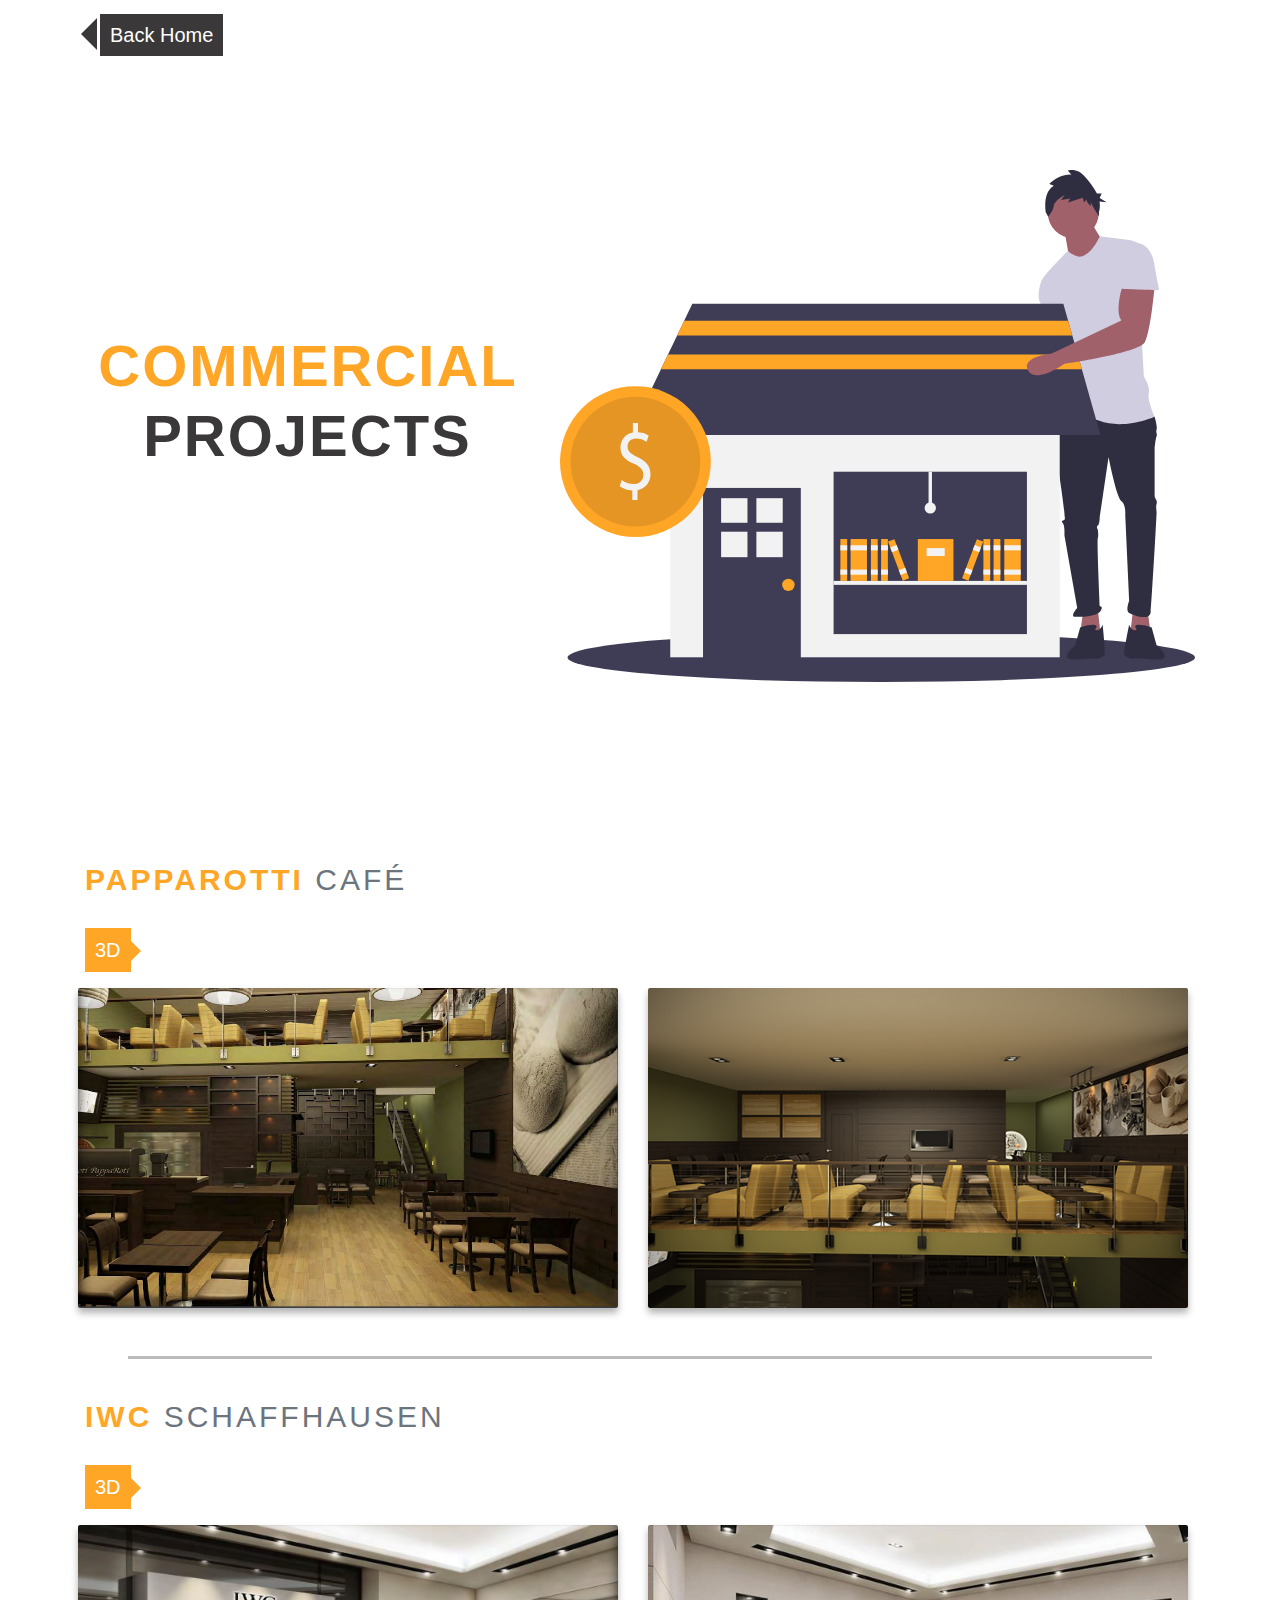
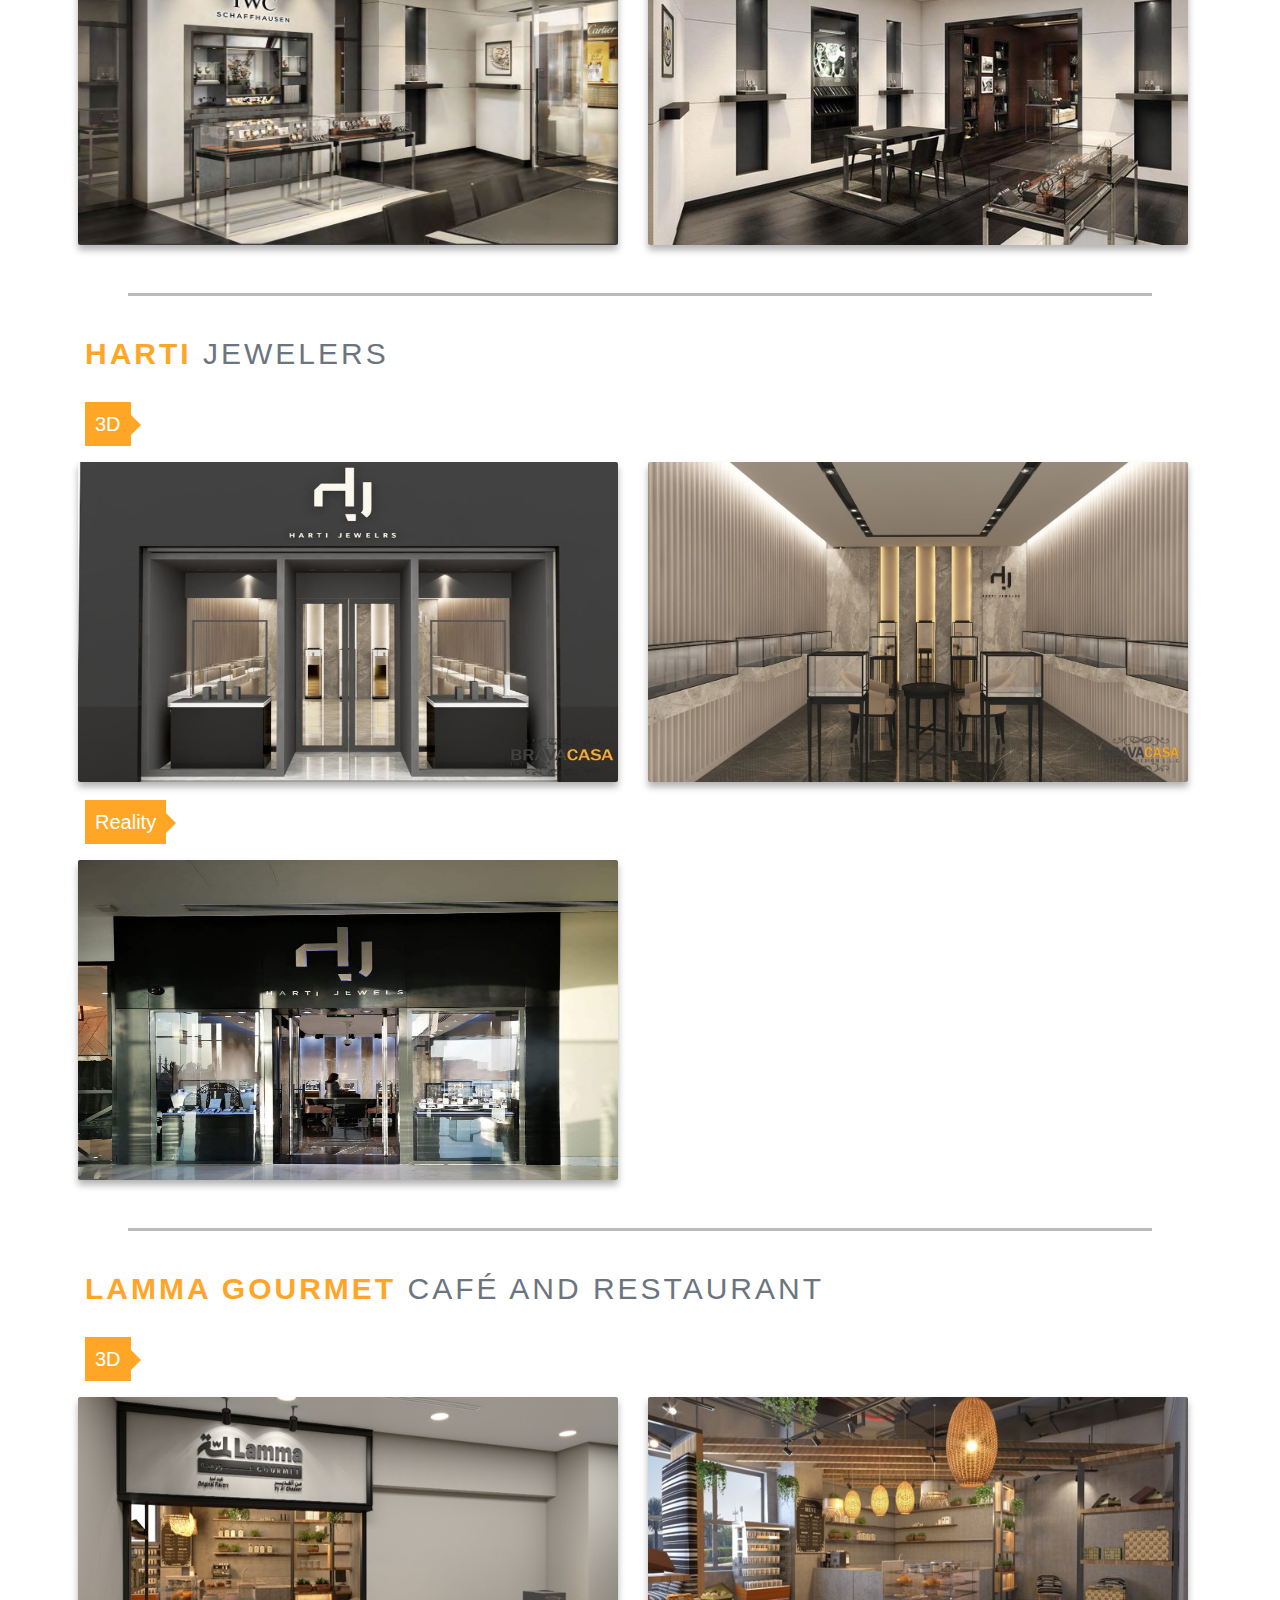
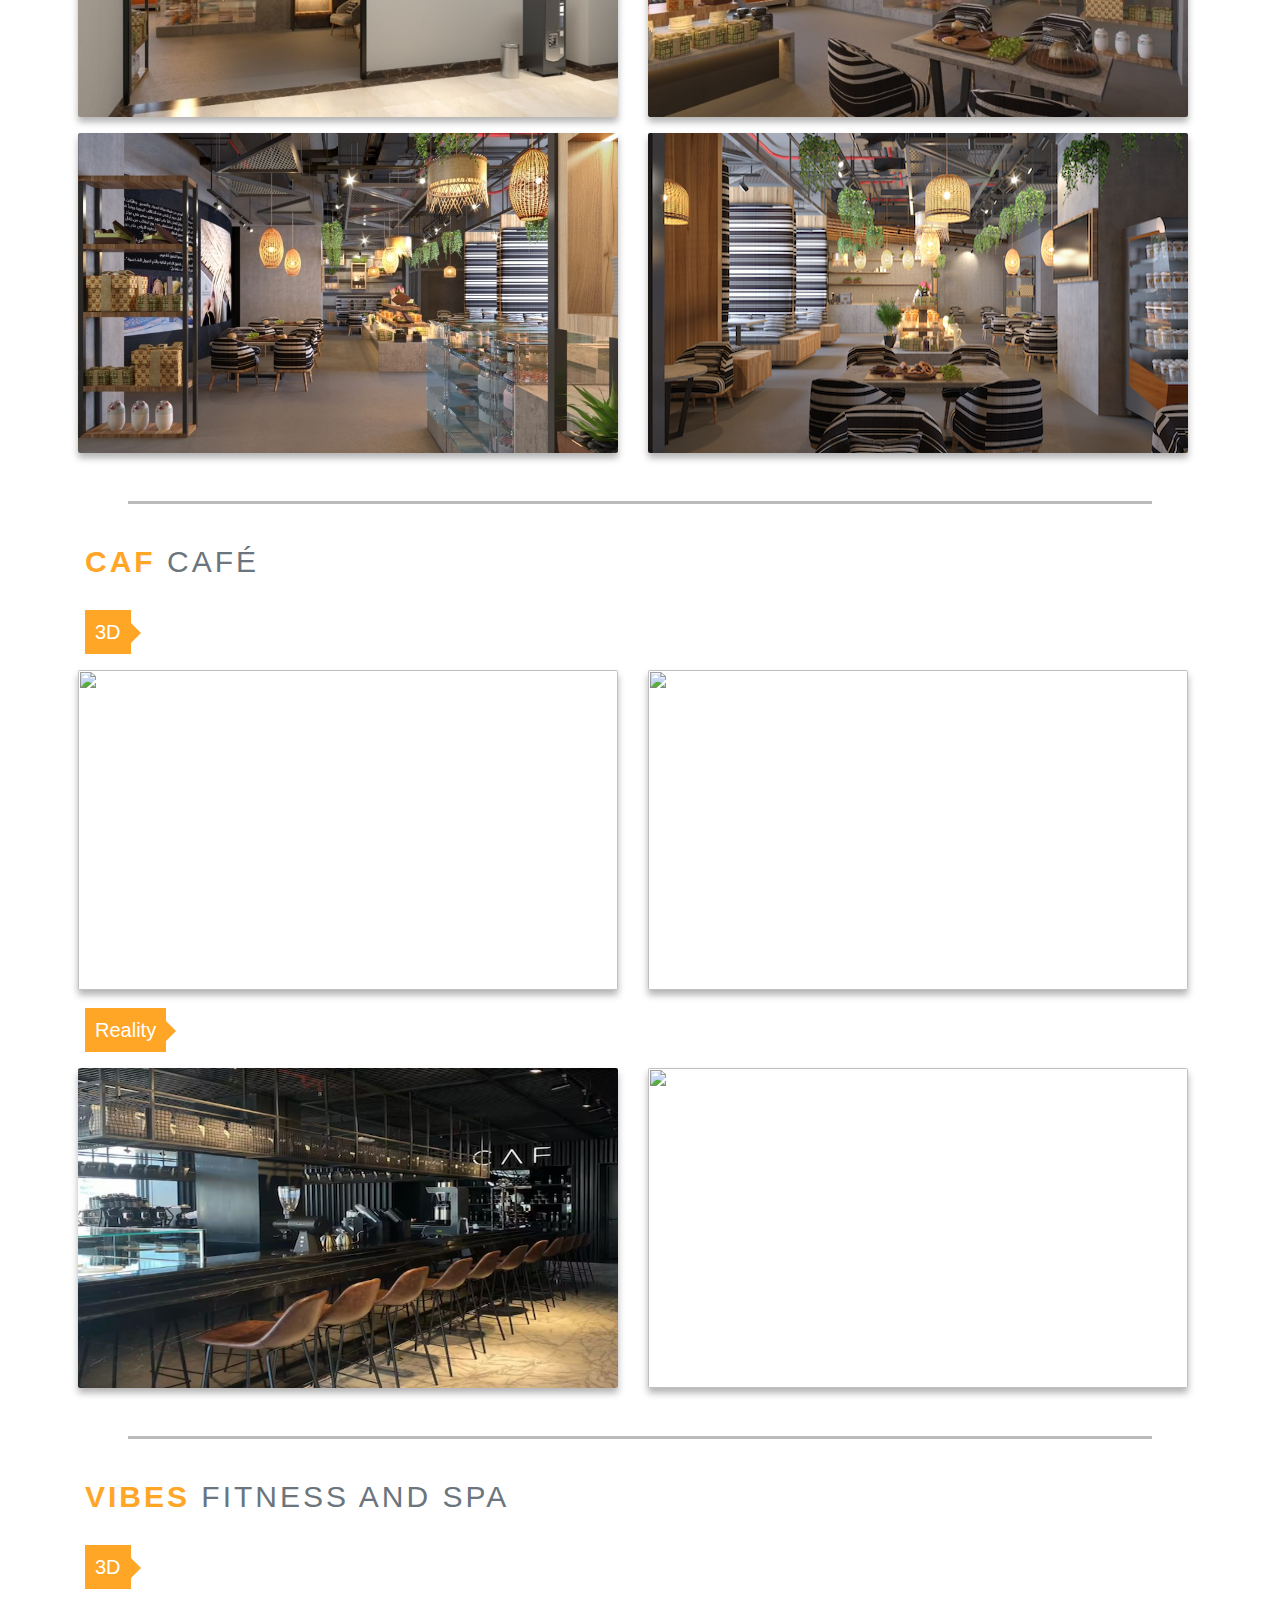
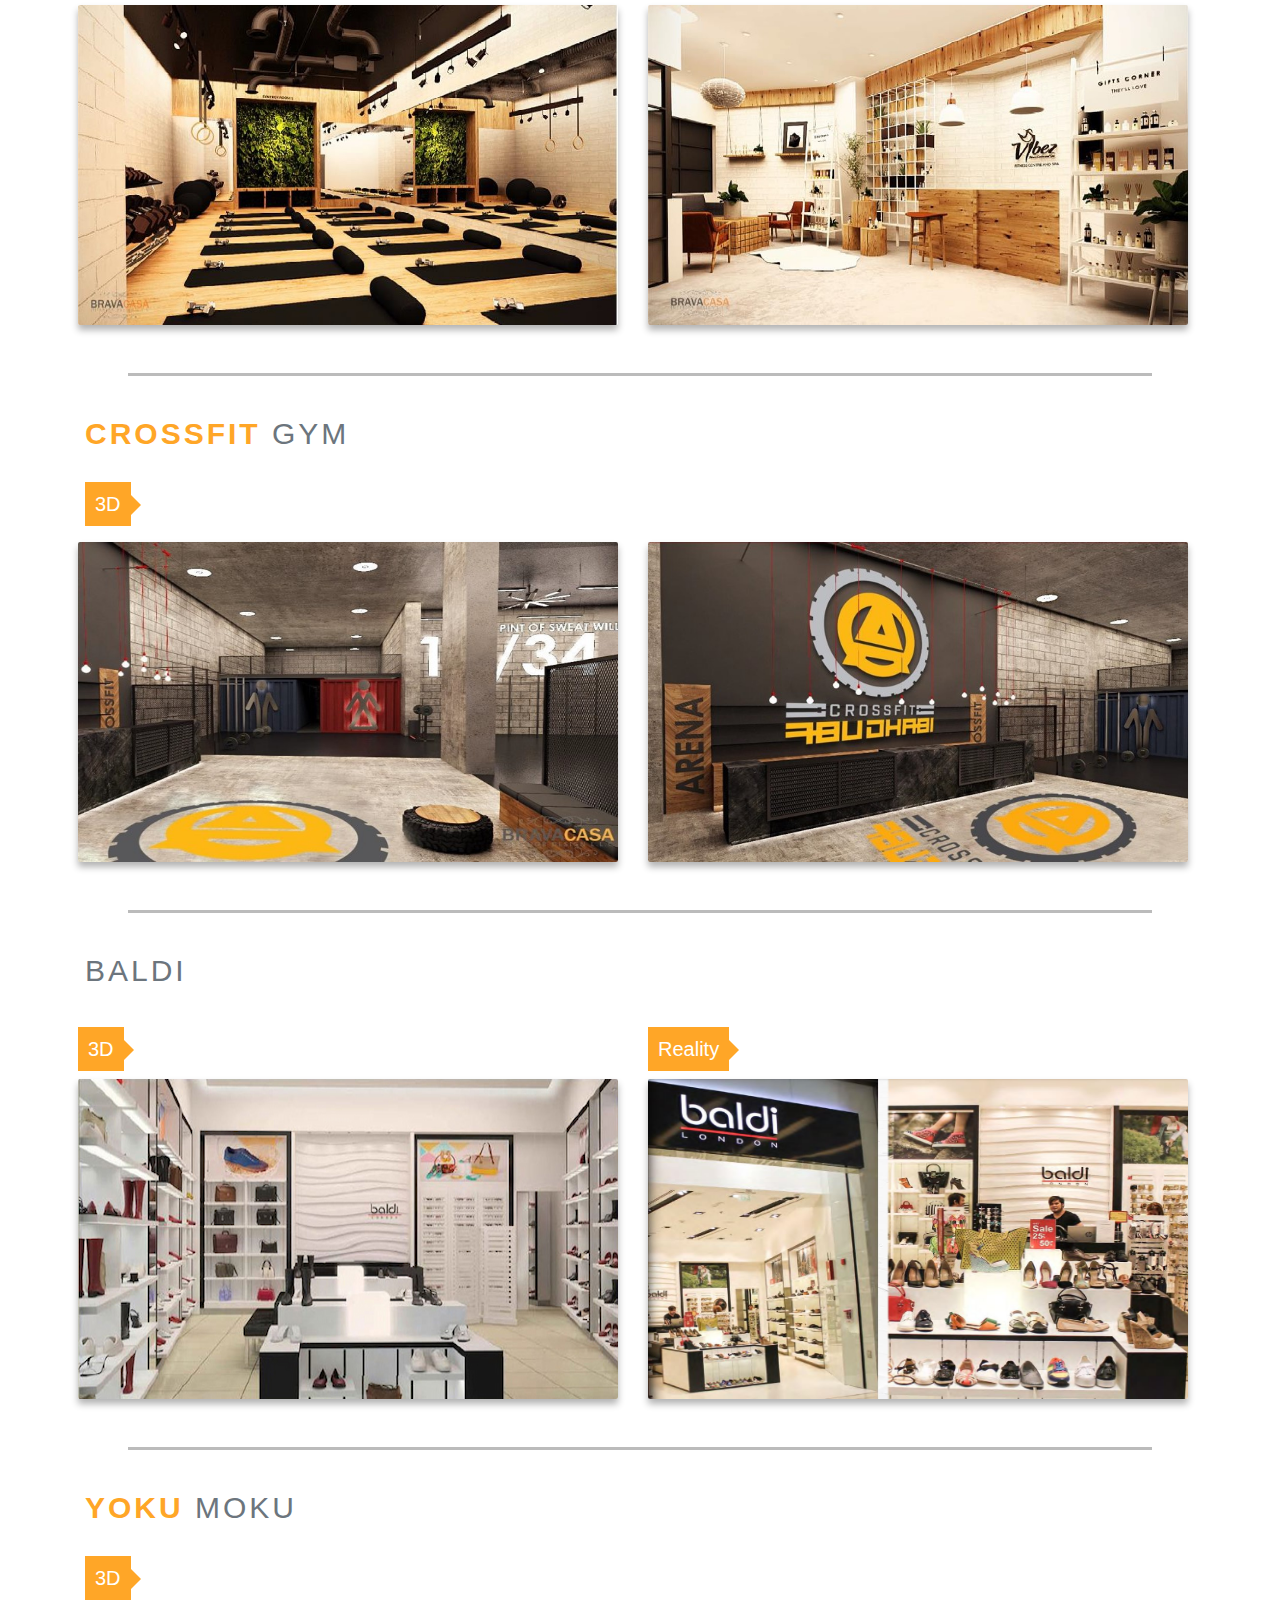
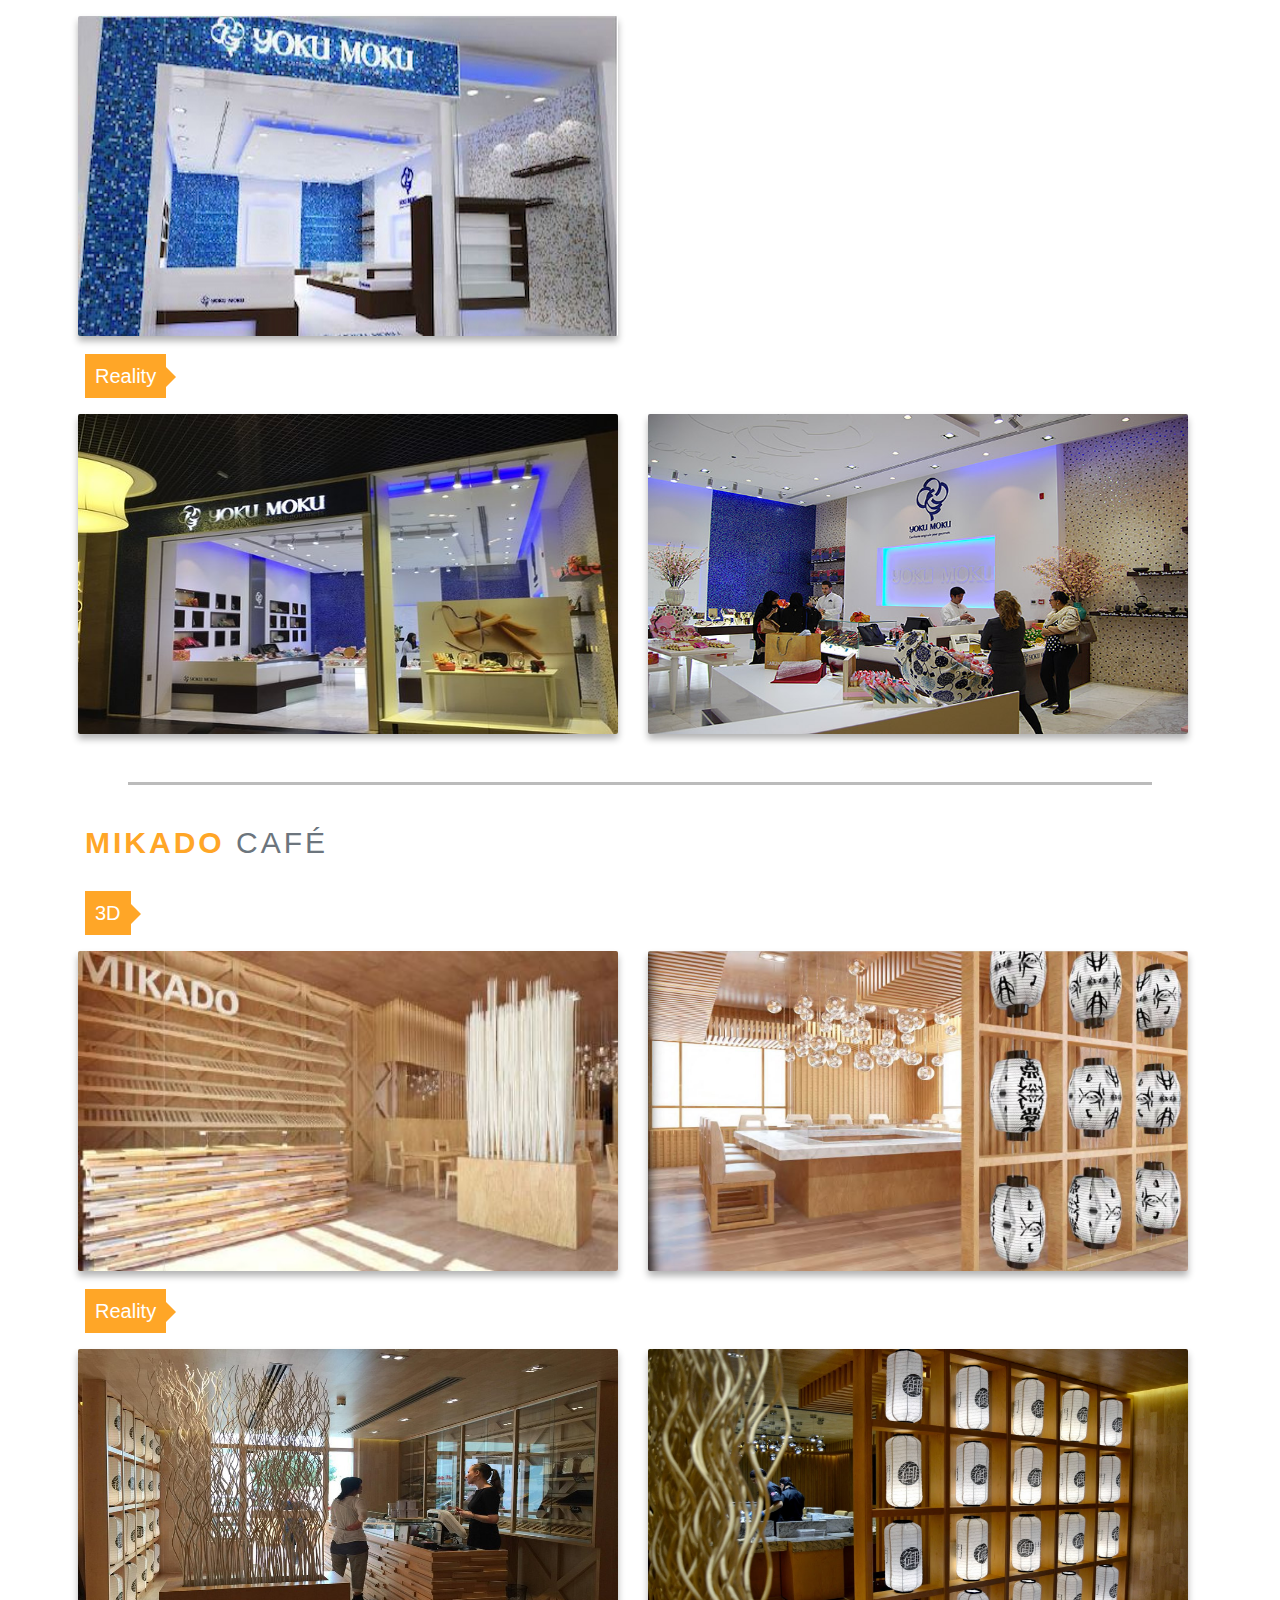
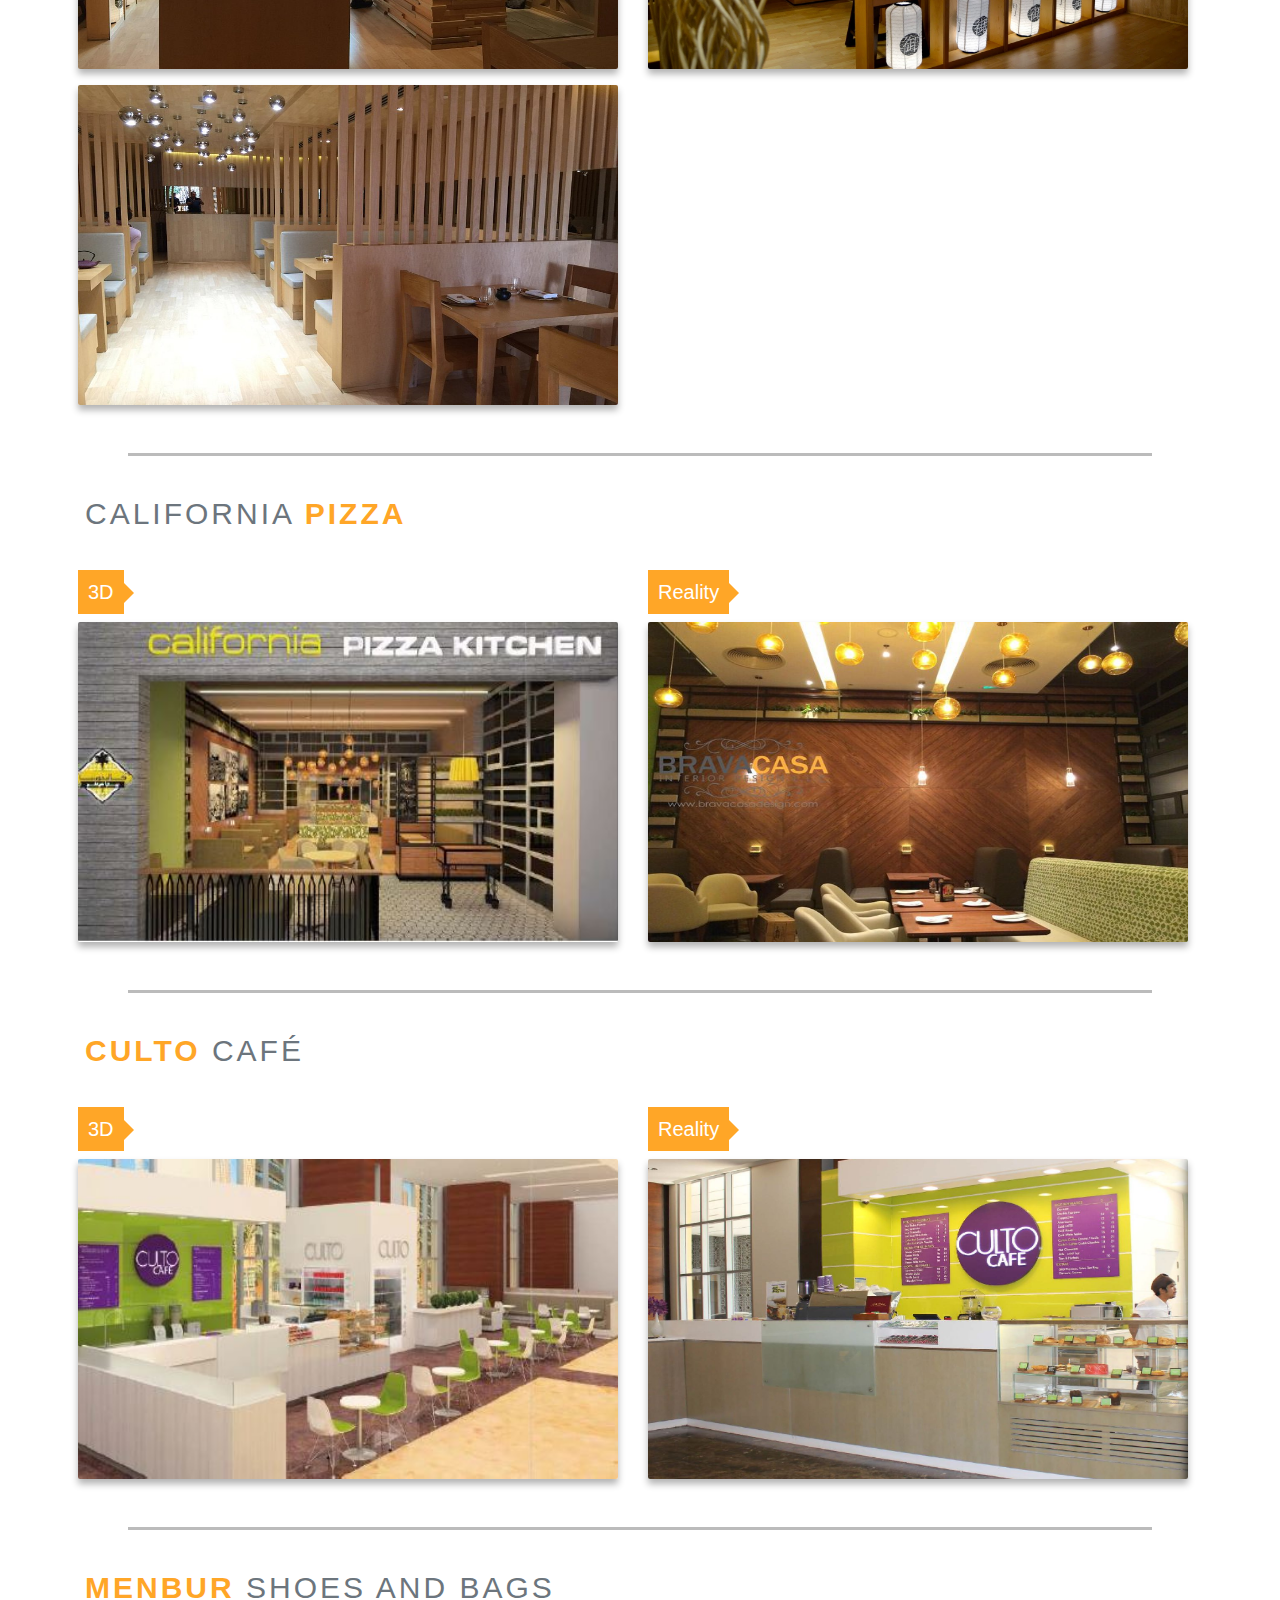
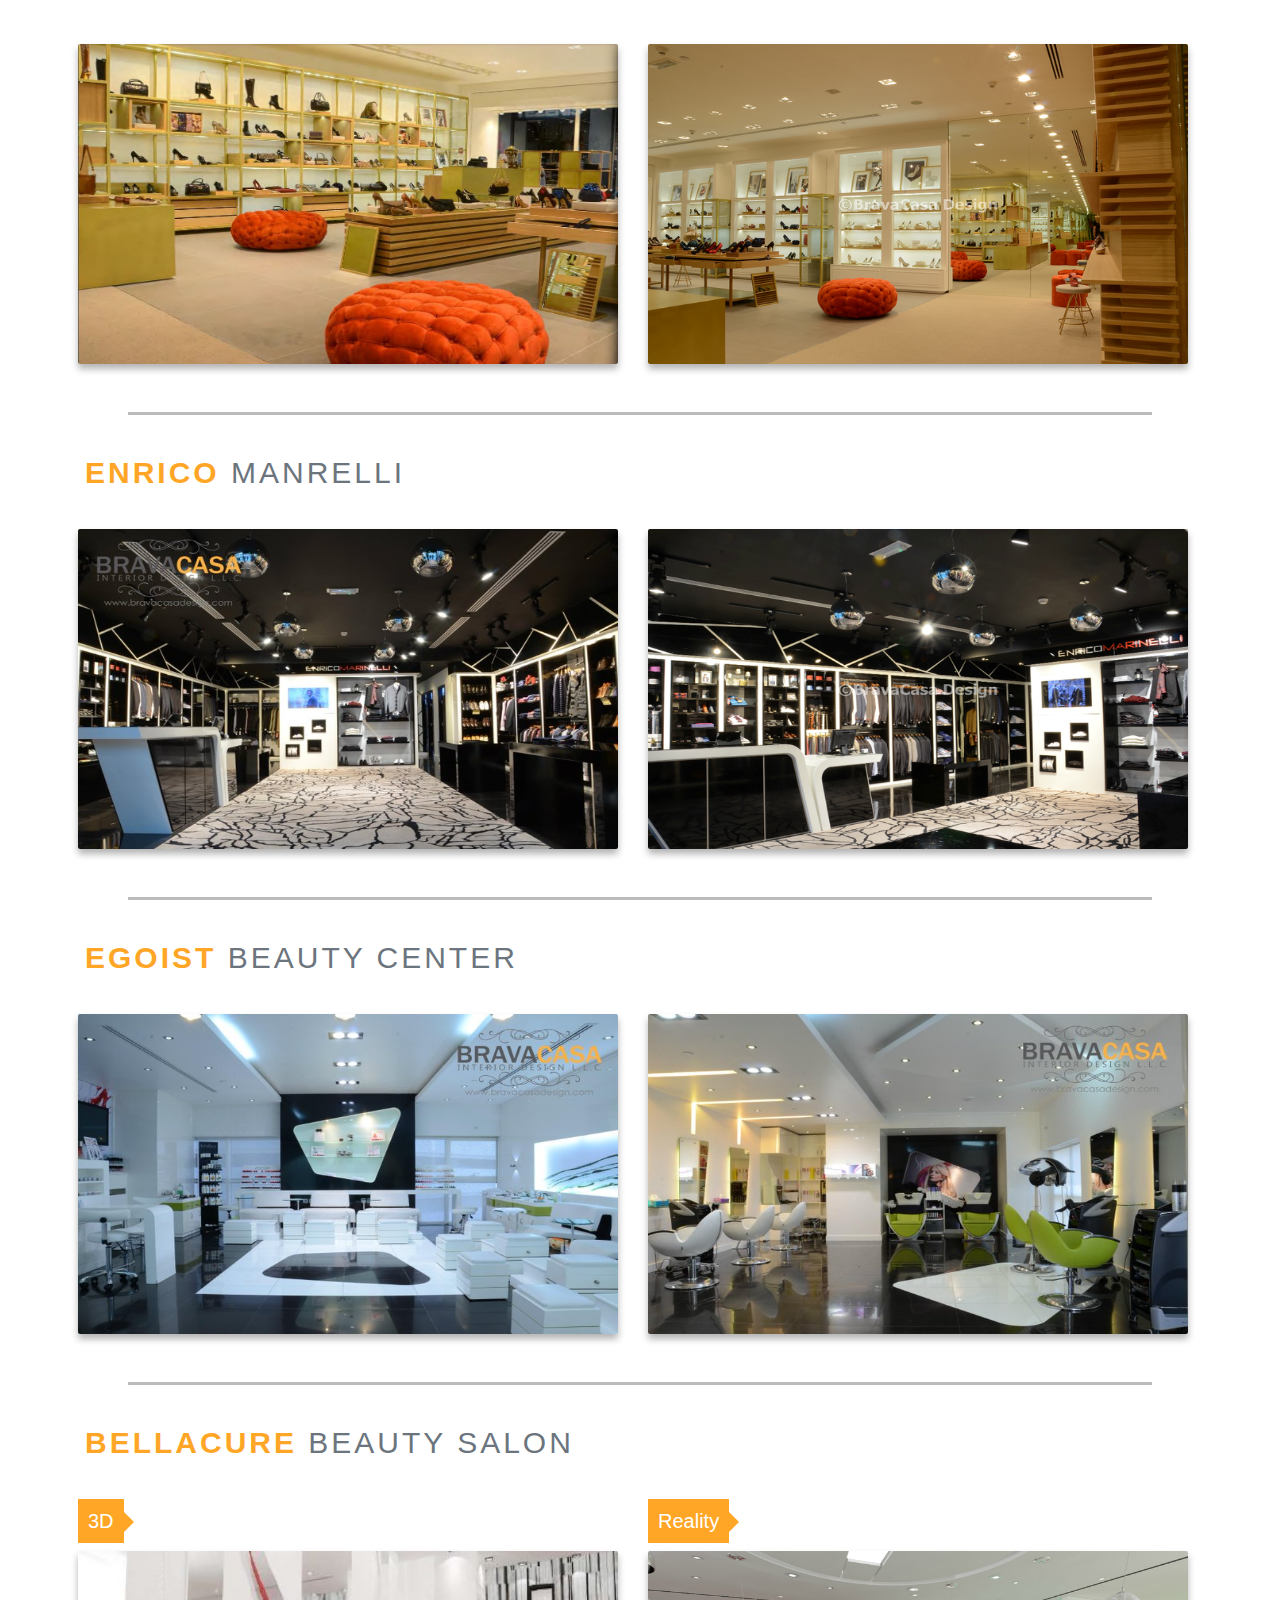
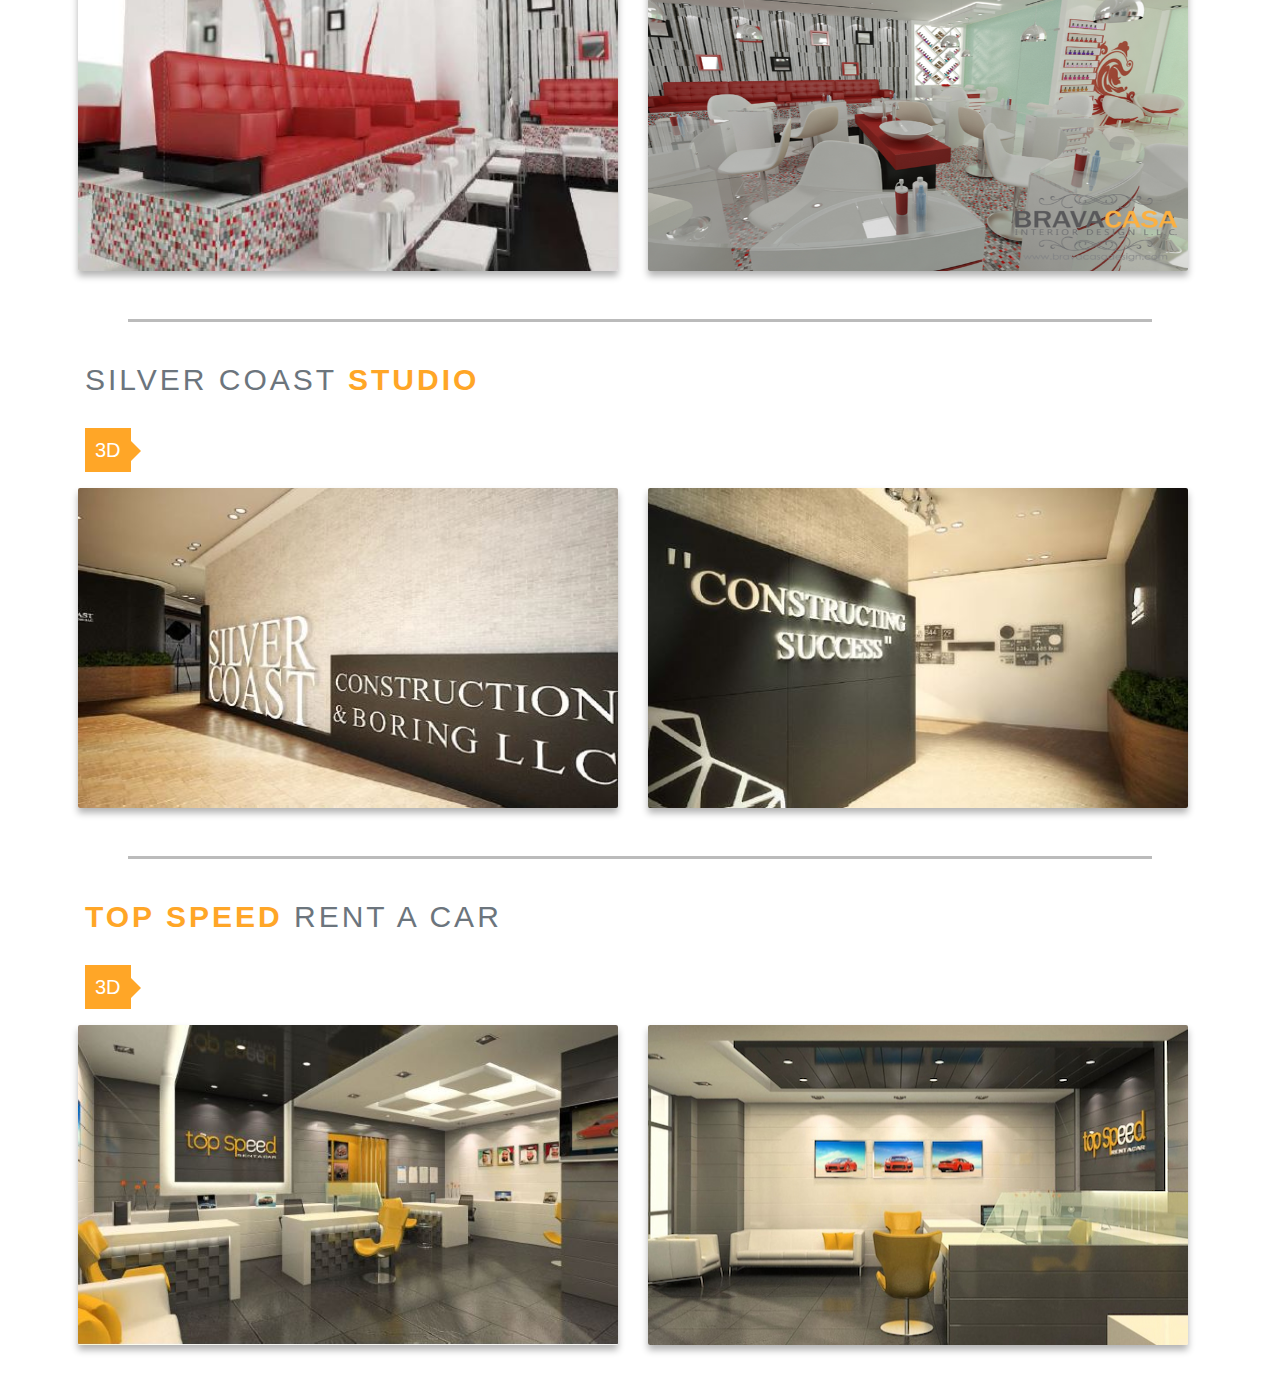
==== commit a953419f: "Add files via upload" ====
--- a/Commercial.html
+++ b/Commercial.html
@@ -118,7 +118,7 @@
           <img src="./images//Projects/commercial/CAF CAFE/3.jpg" alt="" class="image">
         </div>
         <div class="col-md-6 com">
-          <img src="./images//Projects/commercial/CAF CAFE/4.jpg" alt="" class="image">
+          <img src="./images//Projects/commercial/CAF CAFE/4.JPG" alt="" class="image">
         </div>
       </div>
       <div class="title"><h5>Reality</h5></div>
--- a/css/style.css
+++ b/css/style.css
@@ -493,7 +493,7 @@
     background-color: rgba(0,0,0,0.3);
     width: 1px;
     height: 60%;
-    top: 55px;
+    top: 77px;
     right: 0;
 }
 @media screen and (max-width:576px) {
@@ -1116,13 +1116,34 @@
 
 /* Projects Pages */
 /* Medical */
+
 .Medical  {
-    width: 100%;
-    height: calc(100vh - 79px);
-    position: relative;
+    padding: 100px 40px 40px;
     overflow: hidden;
-}
-header .header__text--title {
+    margin-bottom: 140px;
+}
+.Medical h2 {
+    color: #3a3838;
+    font-weight: bold;
+    letter-spacing: 2px;
+    margin-bottom: 5px;
+    font-size: 58px;
+    text-transform: uppercase;
+    margin-bottom: 50px;
+}
+@media screen and (max-width:576px) {
+    .Medical {
+        padding: 40px;
+        margin-bottom: 40px;
+    }
+    .Medical h2 {
+        font-size: 35px;
+    }
+}
+.Medical img {
+    max-width: 100%;
+}
+/* header .header__text--title {
     color: #3a3838;
     font-weight: bold;
     letter-spacing: 2px;
@@ -1141,8 +1162,8 @@
     left: 0;
     width: 100%;
     margin: auto;
-    z-index: -1;
-}
+    
+} */
 .project1 {
     margin-top: 40px;
     margin-bottom: 40px;
@@ -1204,19 +1225,38 @@
     }
 }
 
-.project1 span, header span {
+.project1 span, .Medical span {
     color: #ffa627;
     font-weight: bold;
 }
 
 /* Corporate */
 .Corporate  {
-    width: 100%;
-    height: calc(100vh - 79px);
-    position: relative;
+    padding: 100px 40px 40px;
     overflow: hidden;
-}
-
+    margin-bottom: 140px;
+}
+.Corporate h2 {
+    color: #3a3838;
+    font-weight: bold;
+    letter-spacing: 2px;
+    margin-bottom: 5px;
+    font-size: 58px;
+    text-transform: uppercase;
+    margin-bottom: 50px;
+}
+@media screen and (max-width:576px) {
+    .Corporate {
+        padding: 40px;
+        margin-bottom: 40px;
+    }
+    .Corporate h2 {
+        font-size: 35px;
+    }
+}
+.Corporate img {
+    max-width: 100%;
+}
 .project2 {
     margin-top: 40px;
     margin-bottom: 40px;
@@ -1258,10 +1298,6 @@
     color: #fff;
     padding: 10px;
 }
-.project2 p {
-    font-size: 18px;
-    color: #000;
-}
 
 .project2 .cor {
     padding: 8px;
@@ -1289,19 +1325,38 @@
     }
 }
 
-.project2 span {
+.project2 span, .Corporate span {
     color: #ffa627;
     font-weight: bold;
 }
 
 /* Commercial */
-.Commercial {
-    width: 100%;
-    height: calc(100vh - 79px);
-    position: relative;
+.Commercial  {
+    padding: 100px 40px 40px;
     overflow: hidden;
-}
-
+    margin-bottom: 140px;
+}
+.Commercial h2 {
+    color: #3a3838;
+    font-weight: bold;
+    letter-spacing: 2px;
+    margin-bottom: 5px;
+    font-size: 58px;
+    text-transform: uppercase;
+    margin-bottom: 50px;
+}
+@media screen and (max-width:576px) {
+    .Commercial {
+        padding: 40px;
+        margin-bottom: 40px;
+    }
+    .Commercial h2 {
+        font-size: 35px;
+    }
+}
+.Commercial img {
+    max-width: 100%;
+}
 .project3 {
     margin-top: 40px;
     margin-bottom: 40px;
@@ -1343,10 +1398,6 @@
     color: #fff;
     padding: 10px;
 }
-.project3 p {
-    font-size: 18px;
-    color: #000;
-}
 
 .project3 .com {
     padding: 8px;
@@ -1373,19 +1424,38 @@
     }
 }
 
-.project3 span {
+.project3 span,.Commercial span {
     color: #ffa627;
     font-weight: bold;
 }
 
 /* Hospitality */
 .Hospitality  {
-    width: 100%;
-    height: calc(100vh - 79px);
-    position: relative;
+    padding: 100px 40px 40px;
     overflow: hidden;
-}
-
+    margin-bottom: 140px;
+}
+.Hospitality h2 {
+    color: #3a3838;
+    font-weight: bold;
+    letter-spacing: 2px;
+    margin-bottom: 5px;
+    font-size: 58px;
+    text-transform: uppercase;
+    margin-bottom: 50px;
+}
+@media screen and (max-width:576px) {
+    .Hospitality {
+        padding: 40px;
+        margin-bottom: 40px;
+    }
+    .Hospitality h2 {
+        font-size: 35px;
+    }
+}
+.Hospitality img {
+    max-width: 100%;
+}
 .project4 {
     margin-top: 40px;
     margin-bottom: 40px;
@@ -1396,7 +1466,20 @@
     width: 80%;
     margin-bottom: 30px;
 }
-
+.project4 .title {
+    position: relative;
+}
+.project4 .title::after {
+    content: "";
+    height: 0;
+    width: 0;
+    position: absolute;
+    top: 50%;
+    margin-top: -13px;
+    border-width: 10px;
+    border-style: solid;
+    border-color: transparent  transparent  transparent #ffa627;
+}
 .project4 h2 {
     font-family:  Arial, Helvetica, sans-serif;
     color: #a5a2a2;
@@ -1412,10 +1495,6 @@
     color: #fff;
     padding: 10px;
 }
-.project4 p {
-    font-size: 18px;
-    color: #000;
-}
 
 .project4 .hos {
     padding: 8px;
@@ -1442,19 +1521,42 @@
     }
 }
 
-.project4 span {
+.project4 span, .Hospitality span {
     color: #ffa627;
     font-weight: bold;
 }
 
 /* Recidential */
 .Recidential  {
-    width: 100%;
-    height: calc(100vh - 79px);
-    position: relative;
+    padding: 100px 40px 40px;
     overflow: hidden;
-}
-
+    margin-bottom: 140px;
+}
+.Recidential h2 {
+    color: #3a3838;
+    font-weight: bold;
+    letter-spacing: 2px;
+    margin-bottom: 5px;
+    font-size: 58px;
+    text-transform: uppercase;
+    margin-bottom: 50px;
+}
+@media screen and (max-width:576px) {
+    .Recidential {
+        padding: 40px;
+        margin-bottom: 40px;
+    }
+    .Recidential h2 {
+        font-size: 35px;
+    }
+}
+.Recidential img {
+    max-width: 100%;
+}
+.Recidential span {
+    color: #ffa627;
+    font-weight: bold; 
+}
 .project5 {
     margin-top: 40px;
     margin-bottom: 40px;
@@ -1475,15 +1577,25 @@
     margin-bottom: 20px;
     margin-top: 20px;
 }
+.project5 .title {
+    position: relative;
+}
+.project5 .title::after {
+    content: "";
+    height: 0;
+    width: 0;
+    position: absolute;
+    top: 50%;
+    margin-top: -13px;
+    border-width: 10px;
+    border-style: solid;
+    border-color: transparent  transparent  transparent #ffa627;
+}
 .project5 h5 {
     display: inline-block;
     background-color: #ffa627;
     color: #fff;
     padding: 10px;
-}
-.project5 p {
-    font-size: 18px;
-    color: #000;
 }
 
 .project5 .rec {
@@ -1512,6 +1624,33 @@
 }
 
 /* all projects */
+.back  {
+    margin: 20px auto;
+}
+.back a {
+    background-color: #3a3838;
+    color: #fff;
+    padding: 10px;
+    text-decoration: none; 
+    font-size: 20px;
+    position: relative;
+    margin-left: 15px;
+}
+.back a:hover {
+    background-color: #aeb3b8;
+}
+.back a::before {
+    content: "";
+    height: 0;
+    width: 0;
+    position: absolute;
+    top: 50%;
+    margin-top: -17px;
+    border-width: 16px;
+    left: -35px;
+    border-style: solid;
+    border-color: transparent #3a3838 transparent  transparent;
+}
 .image {
     width: 540px;
     height: 320px;
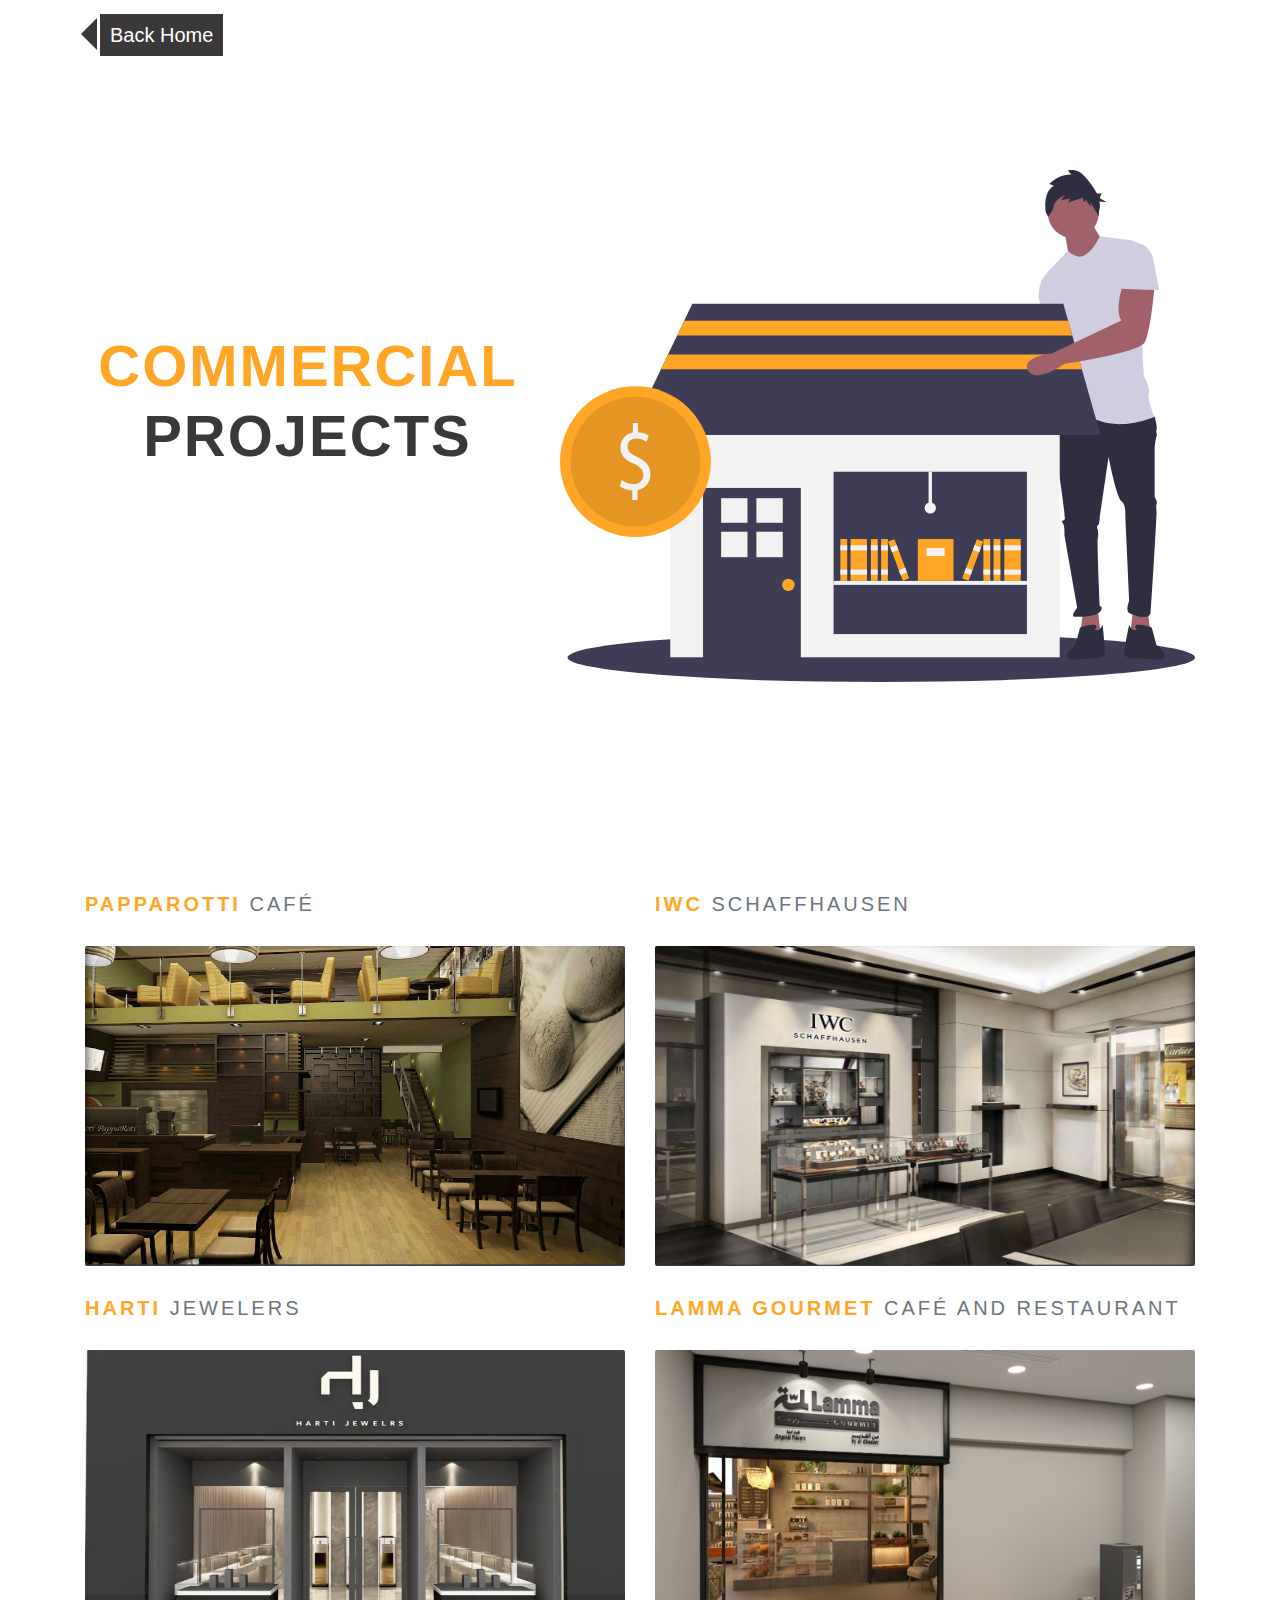
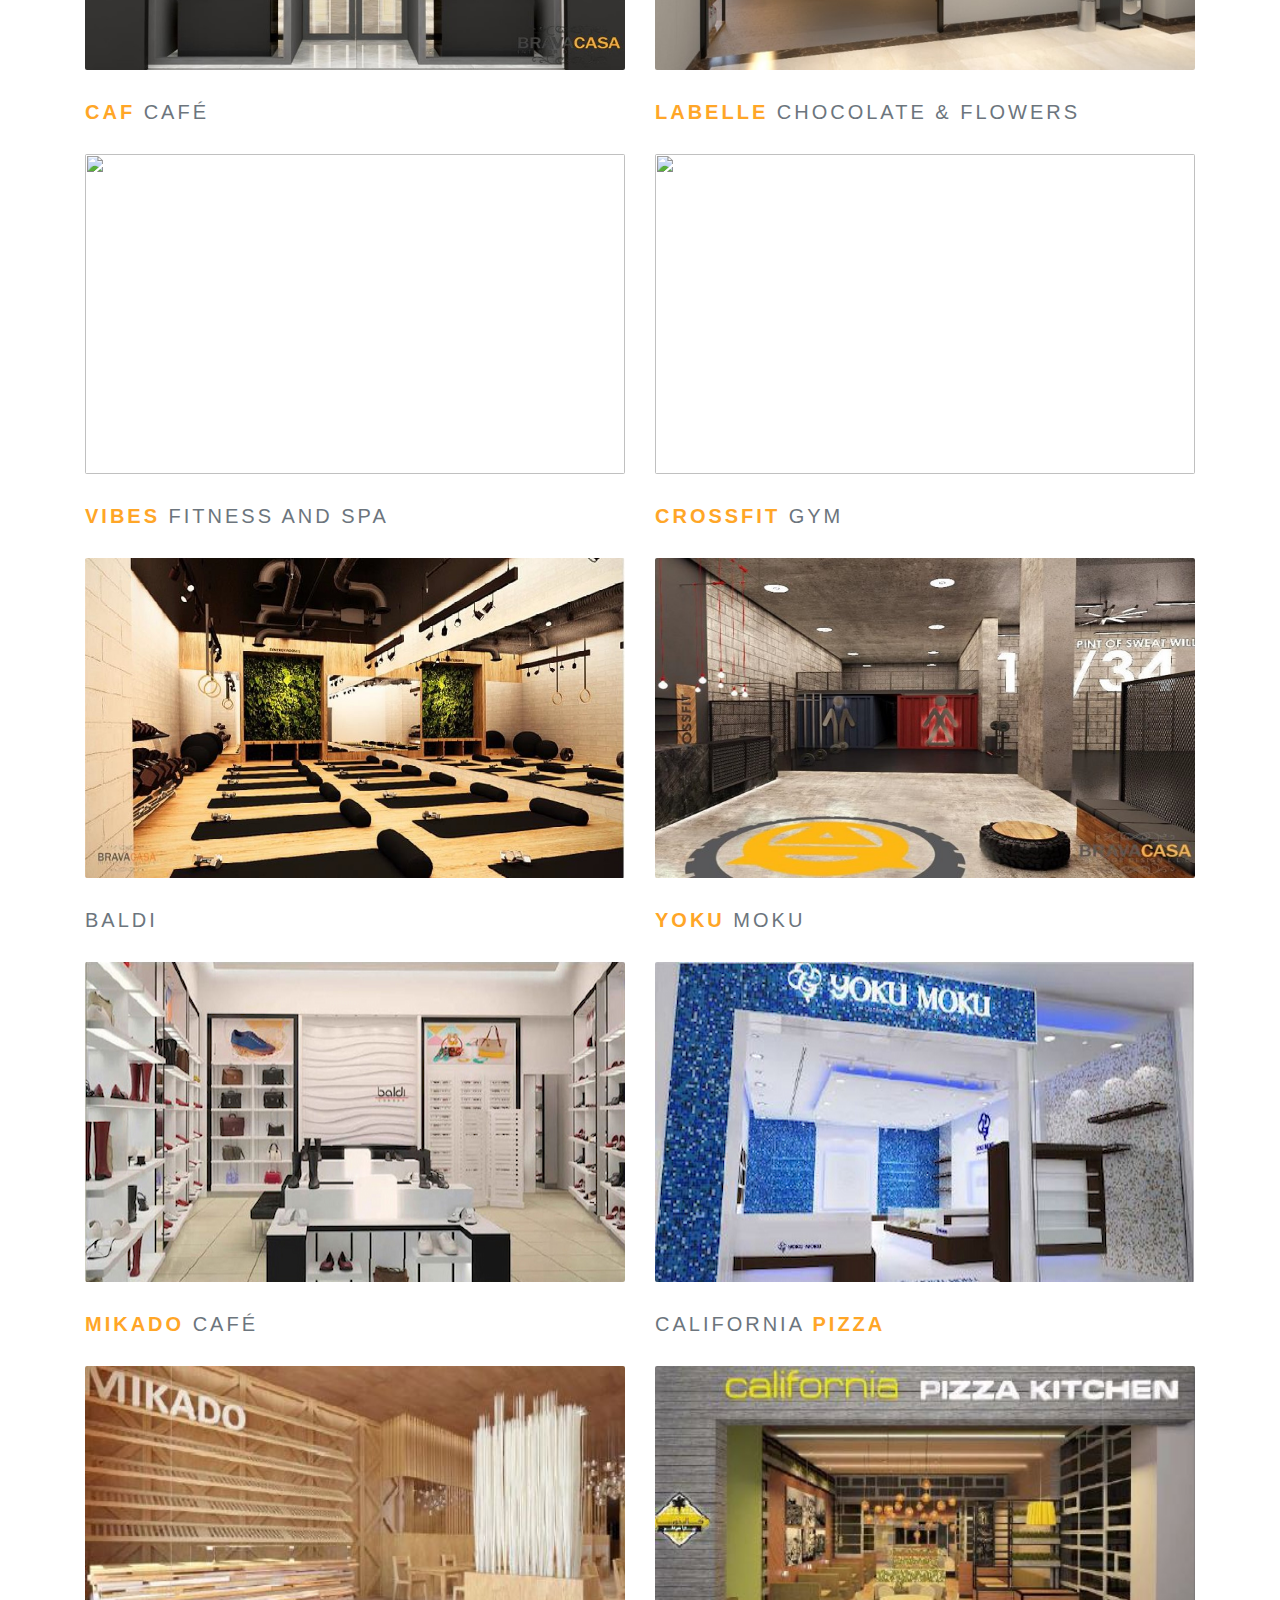
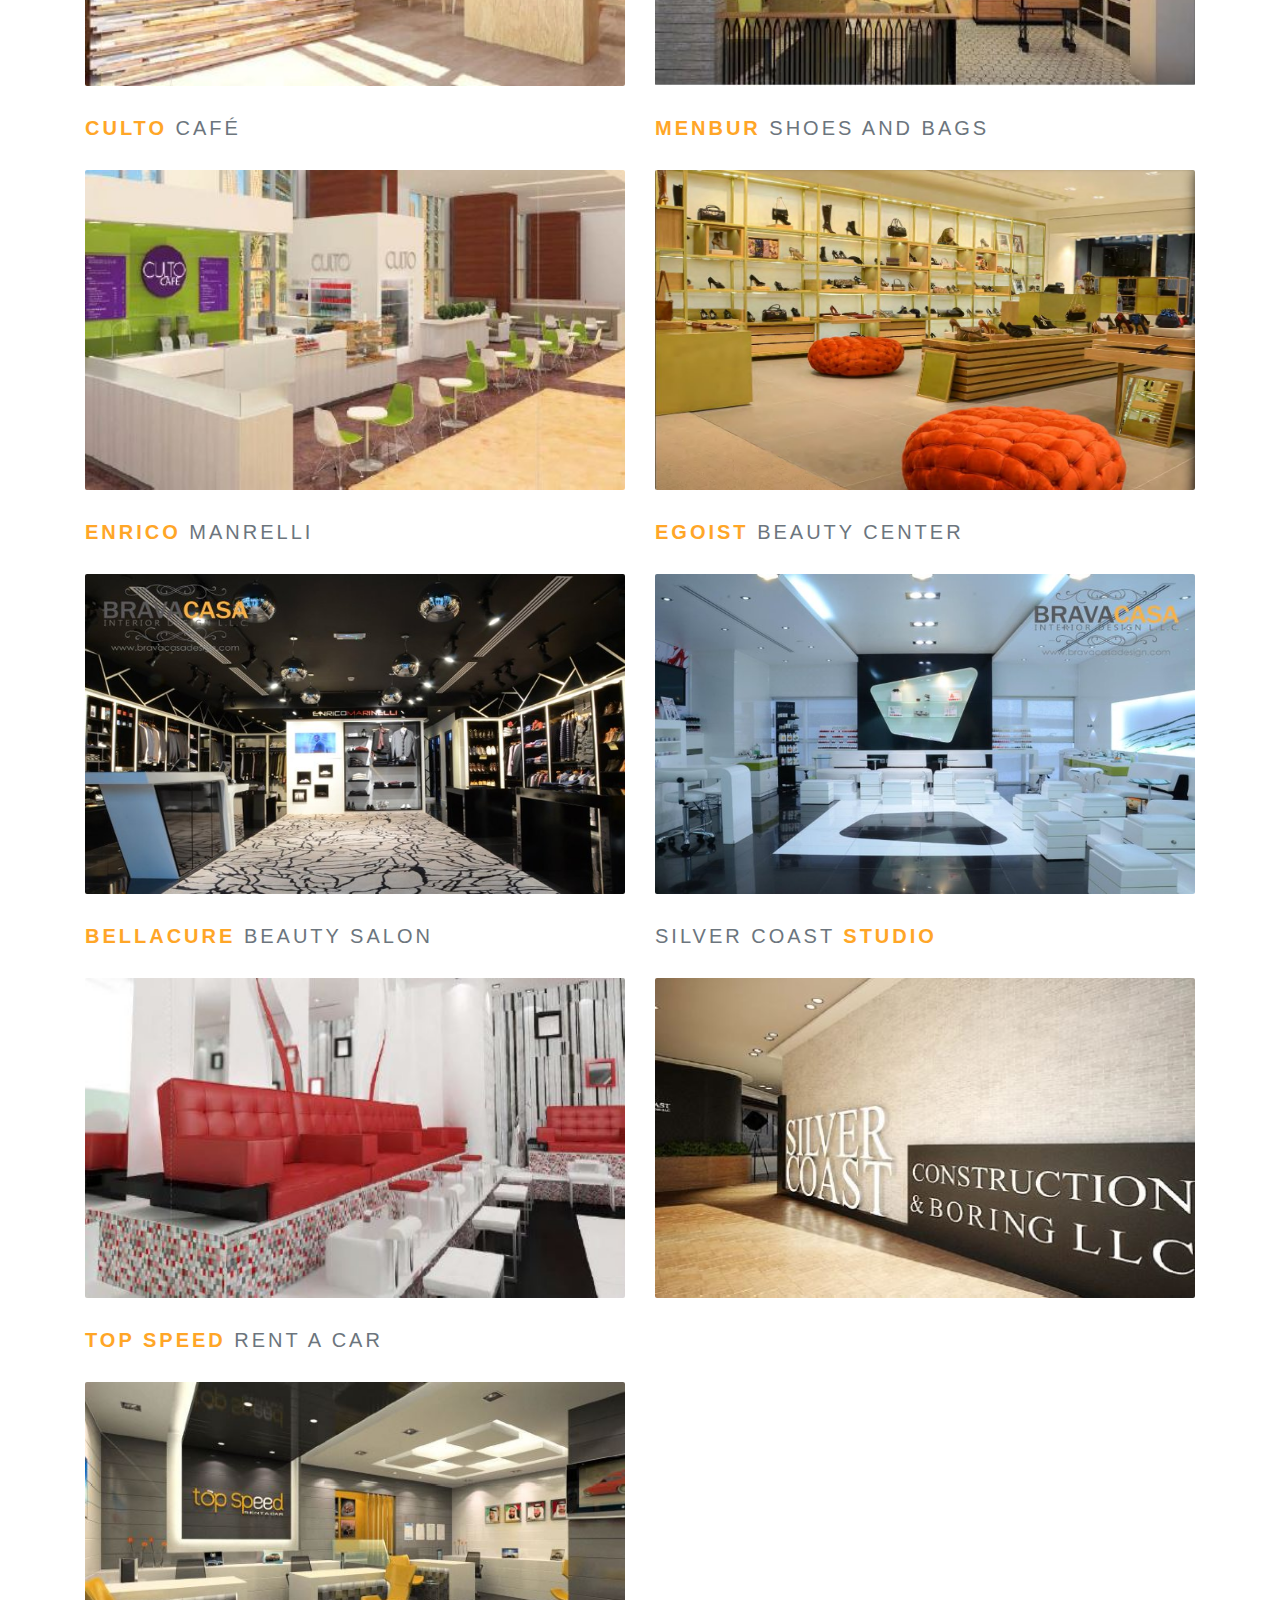
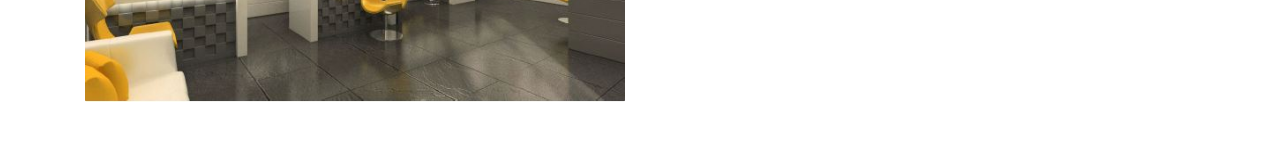
==== commit df100c0d: "Add files via upload" ====
--- a/Commercial.html
+++ b/Commercial.html
@@ -1,22 +1,20 @@
 <!DOCTYPE html>
 <html lang="en">
-
 <head>
-  <meta charset="UTF-8">
-  <meta http-equiv="X-UA-Compatible" content="IE=edge">
-  <meta name="viewport" content="width=device-width, initial-scale=1.0">
-  <title>Commertial Projects</title>
-  <link rel="stylesheet" href="css/bootstrap.min.css">
-  <link rel="stylesheet" href="css/font-awesome.min.css">
-  <link rel="stylesheet" href="css/animate.css">
-  <link rel="stylesheet" href="css/style.css">
-  <!--BravaCasa icon-->
-  <link rel="icon" type="image/x-icon" href="images/BRAVACASA .png">
+    <meta charset="UTF-8">
+    <meta http-equiv="X-UA-Compatible" content="IE=edge">
+    <meta name="viewport" content="width=device-width, initial-scale=1.0">
+    <title>Mediacl Projects</title>
+    <link rel="stylesheet" href="css/bootstrap.min.css">
+    <link rel="stylesheet" href="css/font-awesome.min.css">
+    <link rel="stylesheet" href="css/animate.css">
+    <link rel="stylesheet" href="css/style.css">
+    <!--BravaCasa icon-->
+    <link rel="icon" type="image/x-icon" href="images/BRAVACASA .png">
 </head>
-
 <body>
-  <!--Back Home Button-->
-  <div class="back">
+ <!--Back Home Button-->
+ <div class="back">
     <div class="container">
       <a href="index.html">Back Home</a>
     </div>
@@ -38,309 +36,602 @@
   </div>
   <!--Projects-->
   <div class="project3">
-    <!--Papparotti Cafe-->
-    <div class="container project3">
-      <h2><span>Papparotti</span> CAFÉ</h2>
-      <div class="title"><h5>3D</h5></div>
-      <div class="row">
-        <div class="col-md-6 com">
-          <img src="./images//Projects/commercial/1.jpg" alt="" class="image">
-        </div>
-        <div class="col-md-6 com">
-          <img src="./images//Projects/commercial/1.1.jpg" alt="" class="image">
-        </div>
-      </div>
-    </div>
-    <hr>
-    <!--IWC Schaffhausen-->
-    <div class="container project3">
-      <h2><span>IWC</span> Schaffhausen</h2>
-      <div class="title"><h5>3D</h5></div>
-      <div class="row">
-        <div class="col-md-6 com">
-          <img src="./images//Projects/commercial/2.JPG" alt="" class="image">
-        </div>
-        <div class="col-md-6 com">
-          <img src="./images//Projects/commercial/2.1.jpg" alt="" class="image">
-        </div>
-      </div>
-    </div>
-    <hr>
-    <!--Harti Jewelers-->
-    <div class="container project3">
-      <h2><span>Harti</span> Jewelers</h2>
-      <div class="title"><h5>3D</h5></div>
-      <div class="row mar-b">
-        <div class="col-md-6 com">
-          <img src="./images//Projects/commercial/3.1.jpg" alt="" class="image">
-         
-        </div>
-        <div class="col-md-6 com">
-          <img src="./images//Projects/commercial/3.jpg" alt="" class="image">
-        </div>
-      </div>
-      <div class="title"><h5>Reality</h5></div>
-      <div class="row">
-        <div class="col-md-6 com">
-          <img src="./images//Projects/commercial/3.2.jpg" alt="" class="image">
-        </div>
-      </div>
-    </div>
-    <hr>
-    <!--LAMMA GOURMET CAFÉ AND RESTAURANT-->
-    <div class="container project3">
-      <h2><span>LAMMA GOURMET</span> CAFÉ AND RESTAURANT</h2>
-      <div class="title"><h5>3D</h5></div>
-      <div class="row">
-        <div class="col-md-6 com">
-          <img src="./images//Projects/commercial/LAMA GOURMET/1.jpg" alt="" class="image">
-        </div>
-        <div class="col-md-6 com">
-          <img src="./images//Projects/commercial/LAMA GOURMET/2.jpg" alt="" class="image">
-        </div>
-        
-        <div class="col-md-6 com">
-          <img src="./images//Projects/commercial/LAMA GOURMET/3.jpg" alt="" class="image">
-        </div>
-        <div class="col-md-6 com">
-          <img src="./images//Projects/commercial/LAMA GOURMET/4.jpg" alt="" class="image">
-        </div>
-        
-      </div>
-    </div>
-    <hr>
-    <!--CAF CAFÉ-->
-    <div class="container project3">
-      <h2 ><span>CAF</span> CAFÉ</h2>
-      <div class="title"><h5>3D</h5></div>
-      <div class="row mar-b">
-        <div class="col-md-6 com">
-          <img src="./images//Projects/commercial/CAF CAFE/3.jpg" alt="" class="image">
-        </div>
-        <div class="col-md-6 com">
-          <img src="./images//Projects/commercial/CAF CAFE/4.JPG" alt="" class="image">
-        </div>
-      </div>
-      <div class="title"><h5>Reality</h5></div>
-      <div class="row">
-        <div class="col-md-6 com">
-          <img src="./images//Projects/commercial/CAF CAFE/7.jpg" alt="" class="image ">
-        </div>
-        <div class="col-md-6 com">
-          <img src="./images//Projects/commercial/CAF CAFE/9.jpg" alt=""  class="image ">
-        </div>
-      </div>
-    </div>
-    <hr>
-    <!--Vibes Fitness And Spa-->
-    <div class="container project3">
-      <h2 ><span>Vibes</span> Fitness And Spa</h2>
-      <div class="title"><h5>3D</h5></div>
-      <div class="row">
-        <div class="col-md-6 com">
-          <img src="./images//Projects/commercial/4.jpg" alt=""  class="image">
-        </div>
-        <div class="col-md-6 com">
-          <img src="./images//Projects/commercial/5.jpg" alt=""  class="image">
-        </div>
-      </div>
-    </div>
-    <hr>
-     <!--CrossFit Gym-->
-    <div class="container project3">
-      <h2 ><span>CrossFit</span> Gym</h2>
-      <div class="title"><h5>3D</h5></div>
-      <div class="row">
-        <div class="col-md-6 com">
-          <img src="./images//Projects/commercial/7.jpg" alt="" class="image"> 
-        </div>
-        <div class="col-md-6 com">
-          <img src="./images//Projects/commercial/8.jpg" alt="" class="image">
-        </div>
-      </div>
-    </div>
-    <hr>
-    <!--Baldi-->
-    <div class="container project3">
-      <h2>Baldi</h2>
-      <div class="row">
-        <div class="col-md-6 com">
-          <div class="title"><h5>3D</h5></div>
-          <img src="./images//Projects/commercial/10.jpg" alt="" class="image">
-        </div>
-        <div class="col-md-6 com">
-          <div class="title"><h5>Reality</h5></div>
-          <img src="./images//Projects/commercial/10.1.JPG" alt="" class="image">
-        </div>
-      </div>
-    </div>
-    <hr>
-    <!--Yoku Moku-->
-    <div class="container project3">
-      <h2 style="margin-bottom: 30px;"><span>Yoku</span> Moku</h2>
-      <div class="title"><h5>3D</h5></div>
-      <div class="row mar-b">
-        <div class="col-md-6 com">
-          <img src="./images//Projects/commercial/11.jpg" alt="" class="image">
-        </div>
-      </div>
-      <div class="title"><h5>Reality</h5></div>
-      <div class="row">
-        <div class="col-md-6 com">
-          <img src="./images//Projects/commercial/11.3.jpg" alt="" class="image">
-        </div>
-        <div class="col-md-6 com">
-          <img src="./images//Projects/commercial/11.4.jpg" alt="" class="image">
-        </div>
-      </div>
-    </div>
-    <hr>
-    <!---Mikado Cafe-->
-    <div class="container project3">
-      <h2 style="margin-bottom: 30px;"><span>Mikado</span> CAFÉ</h2>
-      <div class="title"><h5>3D</h5></div>
-      <div class="row mar-b">
-        <div class="col-md-6 com">
-          <img src="./images//Projects/commercial/13.JPG" alt="" class="image">
-        </div>
-        <div class="col-md-6 com">
-          <img src="./images//Projects/commercial/13.10.JPG" alt="" class="image">
-        </div>
-      </div>
-      <div class="title"><h5>Reality</h5></div>
-      <div class="row">
-        <div class="col-md-6 com">
-          <img src="./images//Projects/commercial/13.1.jpg" alt="" class="image">
-        </div>
-        <div class="col-md-6 com">
-          <img src="./images//Projects/commercial/13.11.JPG" alt="" class="image">
-        </div>
-        <div class="col-md-6 com">
-          <img src="./images//Projects/commercial/13.6.jpg" alt="" class="image">
-        </div>
-      </div>
-    </div>
-    <hr>
-    <!--California Pizza-->
-    <div class="container project3">
-      <h2>California <span>Pizza</span></h2>
-      <div class="row">
-        <div class="col-md-6 com">
-          <div class="title"><h5>3D</h5></div>
-          <img src="./images//Projects/commercial/12.JPG" alt="" class="image">
-        </div>
-        <div class="col-md-6 com">
-          <div class="title"><h5>Reality</h5></div>
-          <img src="./images//Projects/commercial/12.1.jpg" alt="" class="image">
-        </div>
-      </div>
-    </div>
-    <hr>
-    <!--Culto CAFÉ-->
-    <div class="container project3">
-      <h2><span>Culto</span> CAFÉ</h2>
-      <div class="row">
-        <div class="col-md-6 com">
-          <div class="title"><h5>3D</h5></div>
-          <img src="./images//Projects/commercial/16.JPG" alt="" class="image">
-        </div>
-        <div class="col-md-6 com">
-          <div class="title"><h5>Reality</h5></div>
-          <img src="./images//Projects/commercial/17.JPG" alt="" class="image">
-        </div>
-      </div>
-    </div>
-    <hr>
-    <!--MENBUR SHOES AND BAGS-->
-    <div class="container project3">
-      <h2><span>MENBUR</span> SHOES AND BAGS</h2>
-      <div class="row">
-        <div class="col-lg-6 col-md-6 com">
-          <img src="./images//Projects/commercial/18.JPG" alt="" class="image">
-        </div>
-        <div class="col-lg-6 col-md-6 com">
-          <img src="./images//Projects/commercial/18.1.png" alt="" class="image">
-        </div>
-      </div>
-    </div>
-    <hr>
-    <!--ENRICO MANRELLI-->
-    <div class="container project3">
-      <h2><span>ENRICO</span> MANRELLI</h2>
-      <div class="row">
-        <div class="col-lg-6 col-md-6 com">
-          <img src="./images//Projects/commercial/19.jpg" alt="" class="image">
-        </div>
-        <div class="col-lg-6 col-md-6 com">
-          <img src="./images//Projects/commercial/19.1.png" alt="" class="image">
-        </div>
-      </div>
-    </div>
-    <hr>
-    <!-- EGOIST BEAUTY CENTER-->
-    <div class="container project3">
-      <h2><span>EGOIST</span> BEAUTY CENTER</h2>
-      <div class="row">
-        <div class="col-lg-6 col-md-6 com">
-          <img src="./images//Projects/commercial/22.jpg" alt="" class="image">
-        </div>
-        <div class="col-lg-6 col-md-6 com">
-          <img src="./images//Projects/commercial/22.1.jpg" alt="" class="image">
-        </div>
-      </div>
-    </div>
-    <hr>
-    <!--BELLACURE -EGOIST-->
-    <div class="container project3">
-      <h2><span>BELLACURE</span> BEAUTY SALON</h2>
-      <div class="row ">
-        <div class="col-lg-6 col-md-6 com">
-          <div class="title"><h5>3D</h5></div>
-          <img src="./images//Projects/commercial/21.jpg" alt="" class="image">
-        </div>
-        <div class="col-lg-6 col-md-6 com">
-          <div class="title"><h5>Reality</h5></div>
-          <img src="./images//Projects/commercial/21.1.png" alt="" class="image"> 
-        </div>
-      </div>
-    </div>
-    <hr>
-     <!--Silver Coast Studio-->
-    <div class="container project3">
-      <h2>Silver Coast <span>Studio</span></h2>
-      <div class="title"><h5>3D</h5></div>
-      <div class="row">
-        <div class="col-md-6 com">
-          <img src="./images//Projects/commercial/23.JPG" alt="" class="image">
-        </div>
-        <div class="col-md-6 com">
-          <img src="./images//Projects/commercial/24.JPG" alt="" class="image">
-        </div>
-      </div>
-    </div>
-    <hr>
-    <!--Top Speed Rent a Car-->
-    <div class="container project3">
-      <h2><span>Top Speed</span> Rent a Car</h2>
-      <div class="title"><h5>3D</h5></div>
-      <div class="row">
-        <div class="col-md-6 com">
-          <img src="./images//Projects/commercial/28.JPG" alt="" class="image">
-        </div>
-        <div class="col-md-6 com">
-          <img src="./images//Projects/commercial/27.jpg" alt="" class="image">
-        </div>
-      </div>
-    </div>
+      <div class="container">
+        <div class="row ">
+            <div class="col-md-6 med">
+              <!-- Trigger/Open The Modal -->
+              <h2><span>Papparotti</span> CAFÉ</h2>
+              <a><img src="images//Projects/commercial/1.jpg" alt="" onclick="openmyModal()" class="image myImg hover-shadow">
+              </a>
+              <!-- The Modal -->
+              <div id="myModal" class="modal" >
+                <span class="close" onclick="closemyModal()">&times;</span>
+                <!-- Modal content -->
+                <div class="modal-content">
+                  <div class="mySlides1 ">
+                    <div class="numbertext">1 / 2</div>
+                    <img src="images//Projects/commercial/1.jpg" alt="" width="800" height="600">
+                  </div>
+                  <div class="mySlides1">
+                    <div class="numbertext">2 / 2</div>
+                    <img src="images//Projects/commercial/1.1.jpg" alt=""  width="800" height="600">
+                  </div>
+                  
+                </div>
+                <a class="prev" onclick="plusSlides(-1, 0)"><i class='fas fa-angle-left'></i></a>
+                <a class="next" onclick="plusSlides(1, 0)"><i class='fas fa-angle-right'></i></a>
+              </div>
+            </div>
+            <div class="col-md-6  med">
+                <!-- Trigger/Open The Modal -->
+                <h2><span>IWC</span> Schaffhausen</h2>
+                <a><img src="images//Projects/commercial/2.JPG" alt="" onclick="openModal()" class="image myImg hover-shadow">
+                </a>
+                <!-- The Modal -->
+                <div id="Modal" class="modal">
+                  <span class="close" onclick="closeModal()">&times;</span>
+                  <!-- Modal content -->
+                  <div class="modal-content">
+                    <div class="mySlides2 ">
+                        <div class="numbertext">1 / 2</div>
+                       <img src="images//Projects/commercial/2.JPG" alt="" width="800" height="600">
+                    </div>
+                    <div class="mySlides2">
+                        <div class="numbertext">2 / 2</div>
+                       <img src="images//Projects/commercial/2.1.jpg" alt="" width="800" height="600">
+                    </div>
+                    
+                  </div>
+                  <a class="prev" onclick="plusSlides(-1, 1)"><i class='fas fa-angle-left'></i></a>
+                  <a class="next" onclick="plusSlides(1, 1)"><i class='fas fa-angle-right'></i></a>
+                </div>
+            </div>
+       </div>
+       <div class="row">
+            <div class="col-md-6  med">
+                <h2><span>Harti</span> Jewelers</h2>
+                <a><img src="images//Projects/commercial/3.1.jpg" alt="" onclick="openmyModal_a()" class="image myImg hover-shadow">
+                </a>
+                <!-- The Modal -->
+                <div id="myModal_a" class="modal">
+                <span class="close" onclick="closemyModal_a()">&times;</span>
+                <!-- Modal content -->
+                <div class="modal-content">
+                    <div class="mySlides3 ">
+                        <div class="numbertext">1 / 3</div>
+                    <img src="images//Projects/commercial/3.1.jpg" alt="" width="800" height="600">
+                    </div>
+                    <div class="mySlides3">
+                        <div class="numbertext">2 / 3</div>
+                    <img src="images//Projects/commercial/3.jpg" alt="" width="800" height="600">
+                    </div>
+                    <div class="mySlides3">
+                        <div class="numbertext">3 / 3</div>
+                    <img src="images//Projects/commercial/3.2.jpg" alt="" width="800" height="600">
+                    </div>
+                </div>
+                <a class="prev" onclick="plusSlides(-1, 2)"><i class='fas fa-angle-left'></i></a>
+                <a class="next" onclick="plusSlides(1, 2)"><i class='fas fa-angle-right'></i></a>
+                </div>
+            </div>
+            <div class="col-md-6  med">
+                <h2><span>LAMMA GOURMET</span> CAFÉ AND RESTAURANT</h2>
+                <a><img src="images//Projects/commercial/LAMA GOURMET/1.jpg" alt="" onclick="openmyModal_b()" class="image myImg hover-shadow">
+                <!-- Trigger/Open The Modal -->
+                </a>
+                <!-- The Modal -->
+                <div id="myModal_b" class="modal">
+                <span class="close" onclick="closemyModal_b()">&times;</span>
+                <!-- Modal content -->
+                <div class="modal-content">
+                    <div class="mySlides4 ">
+                      <div class="numbertext">1 / 4</div>
+                      <img src="images//Projects/commercial/LAMA GOURMET/1.jpg" alt="" width="800" height="600">
+                    </div>
+                    <div class="mySlides4">
+                      <div class="numbertext">2 / 4</div>
+                      <img src="images//Projects/commercial/LAMA GOURMET/2.jpg" alt="" width="800" height="600">
+                    </div>
+                    <div class="mySlides4">
+                      <div class="numbertext">3 / 4</div>
+                      <img src="images//Projects/commercial/LAMA GOURMET/3.jpg" alt="" width="800" height="600">
+                    </div>
+                    <div class="mySlides4">
+                      <div class="numbertext">4 / 4</div>
+                      <img src="images//Projects/commercial/LAMA GOURMET/4.jpg" alt="" width="800" height="600">
+                    </div>
+                   
+                </div>
+                <a class="prev" onclick="plusSlides(-1, 3)"><i class='fas fa-angle-left'></i></a>
+                <a class="next" onclick="plusSlides(1, 3)"><i class='fas fa-angle-right'></i></a>
+                </div>
+            </div>
+       </div>
+       <div class="row">
+          <div class="col-md-6  med">
+            <h2 ><span>CAF</span> CAFÉ</h2>
+            <a><img src="images//Projects/commercial/CAF CAFE/1.jpg" alt="" onclick="openModal_a()" class="image myImg hover-shadow">
+            </a>
+            <!-- The Modal -->
+            <div id="Modal_a" class="modal">
+            <span class="close" onclick="closeModal_a()">&times;</span>
+            <!-- Modal content -->
+            <div class="modal-content">
+                <div class="mySlides5 ">
+                  <div class="numbertext">1 / 7</div>
+                  <img src="images//Projects/commercial/CAF CAFE/1.jpg" alt="" width="800" height="600">
+                </div>
+                <div class="mySlides5 ">
+                  <div class="numbertext">2 / 7</div>
+                  <img src="images//Projects/commercial/CAF CAFE/2.JPG" alt="" width="800" height="600">
+                </div>
+                <div class="mySlides5">
+                  <div class="numbertext">3 / 7</div>
+                  <img src="images//Projects/commercial/CAF CAFE/3.jpg" alt="" width="800" height="600">
+                </div>
+                <div class="mySlides5">
+                  <div class="numbertext">4 / 7</div>
+                  <img src="images//Projects/commercial/CAF CAFE/4.jpg" alt="" width="800" height="600">
+                </div>
+                <div class="mySlides5">
+                  <div class="numbertext">5 / 7</div>
+                  <img src="images//Projects/commercial/CAF CAFE/5.jpg" alt="" width="800" height="600">
+                </div>
+                <div class="mySlides5">
+                  <div class="numbertext">6 / 7</div>
+                  <img src="images//Projects/commercial/CAF CAFE/6.jpg" alt="" width="800" height="600">
+                </div>
+                <div class="mySlides5">
+                  <div class="numbertext">7 / 7</div>
+                  <img src="images//Projects/commercial/CAF CAFE/7.jpg" alt="" width="800" height="600">
+                </div>
+            </div>
+            <a class="prev" onclick="plusSlides(-1, 4)"><i class='fas fa-angle-left'></i></a>
+            <a class="next" onclick="plusSlides(1, 4)"><i class='fas fa-angle-right'></i></a>
+            </div>
+          </div>
+          <div class="col-md-6  med">
+            <h2><span>LABELLE</span> CHOCOLATE & FLOWERS</h2>
+            <a><img src="images/Projects/commercial/labelle/1.jpg" alt="" onclick="openModal_c()" class="image myImg hover-shadow">
+            </a>
+            <!-- The Modal -->
+            <div id="Modal_c" class="modal">
+            <span class="close" onclick="closeModal_c()">&times;</span>
+            <!-- Modal content -->
+            <div class="modal-content">
+              <div class="mySlides7 ">
+                <div class="numbertext">1 / 8</div>
+                <img src="images/Projects/commercial/labelle/1.jpg" alt="" width="800" height="600">
+              </div>
+              <div class="mySlides7">
+                <div class="numbertext">2 / 8</div>
+                <img src="images/Projects/commercial/labelle/2.jpg" alt="" width="800" height="600">
+              </div>
+              <div class="mySlides7">
+                <div class="numbertext">3 / 8</div>
+                <img src="images/Projects/commercial/labelle/3.jpg" alt="" width="800" height="600">
+              </div>
+              <div class="mySlides7">
+                <div class="numbertext">4 / 8</div>
+                <img src="images/Projects/commercial/labelle/4.jpg" alt="" width="800" height="600">
+              </div>
+              <div class="mySlides7">
+                <div class="numbertext">5 / 8</div>
+                <img src="images/Projects/commercial/labelle/5.jpg" alt="" width="800" height="600">
+              </div>
+              <div class="mySlides7">
+                <div class="numbertext">6 / 8</div>
+                <img src="images/Projects/commercial/labelle/6.jpg" alt="" width="800" height="600">
+              </div>
+              <div class="mySlides7">
+                <div class="numbertext">7 / 8</div>
+                <img src="images/Projects/commercial/labelle/7.jpg" alt="" width="800" height="600">
+              </div>
+              <div class="mySlides7">
+                <div class="numbertext">8 / 8</div>
+                <img src="images/Projects/commercial/labelle/8.jpg" alt="" width="800" height="600">
+              </div>
+            </div>
+            <a class="prev" onclick="plusSlides(-1, 6)"><i class='fas fa-angle-left'></i></a>
+            <a class="next" onclick="plusSlides(1, 6)"><i class='fas fa-angle-right'></i></a>
+            </div>
+          </div>
+       </div>
+       <div class="row">
+            <div class="col-md-6  med">
+                <h2 ><span>Vibes</span> Fitness And Spa</h2>
+                <a><img src="images//Projects/commercial/4.jpg" alt="" onclick="openModal_b()" class="image myImg hover-shadow">
+                <!-- Trigger/Open The Modal -->
+                </a>
+                <!-- The Modal -->
+                <div id="Modal_b" class="modal">
+                    <span class="close" onclick="closeModal_b()">&times;</span>
+                    <!-- Modal content -->
+                    <div class="modal-content">
+                        <div class="mySlides6 ">
+                            <div class="numbertext">1 / 2</div>
+                            <img src="images//Projects/commercial/4.jpg" alt="" width="800" height="600">
+                        </div>
+                        <div class="mySlides6">
+                            <div class="numbertext">2 / 2</div>
+                            <img src="images//Projects/commercial/5.jpg" alt="" width="800" height="600">
+                        </div>
+                    </div>
+                    <a class="prev" onclick="plusSlides(-1, 5)"><i class='fas fa-angle-left'></i></a>
+                    <a class="next" onclick="plusSlides(1, 5)"><i class='fas fa-angle-right'></i></a>
+                </div>
+           </div>
+          <div class="col-md-6  med">
+            <h2 ><span>CrossFit</span> Gym</h2>
+            <a><img src="images//Projects/commercial/7.jpg" alt="" onclick="openModal_d()" class="image myImg hover-shadow">
+            <!-- Trigger/Open The Modal -->
+            </a>
+            <!-- The Modal -->
+            <div id="Modal_d" class="modal">
+              <span class="close" onclick="closeModal_d()">&times;</span>
+              <!-- Modal content -->
+              <div class="modal-content">
+                <div class="mySlides8 ">
+                    <div class="numbertext">1 / 3</div>
+                    <img src="images//Projects/commercial/7.jpg" alt="" width="800" height="600">
+                </div>
+                <div class="mySlides8">
+                    <div class="numbertext">2 / 3</div>
+                    <img src="images//Projects/commercial/8.jpg" alt="" width="800" height="600">
+                </div>
+                <div class="mySlides8">
+                    <div class="numbertext">3 / 3</div>
+                    <img src="images//Projects/commercial/6.jpg" alt="" width="800" height="600">
+                </div>
+               
+              </div>
+              <a class="prev" onclick="plusSlides(-1, 7)"><i class='fas fa-angle-left'></i></a>
+              <a class="next" onclick="plusSlides(1, 7)"><i class='fas fa-angle-right'></i></a>
+            </div>
+          </div>
+       </div>
+       <div class="row">
+          <div class="col-md-6  med">
+            <h2>Baldi</h2>
+            <a><img src="images//Projects/commercial/10.jpg" alt="" onclick="openModal_e()" class="image myImg hover-shadow">
+            </a>
+            <!-- The Modal -->
+            <div id="Modal_e" class="modal">
+            <span class="close" onclick="closeModal_e()">&times;</span>
+            <!-- Modal content -->
+            <div class="modal-content">
+              <div class="mySlides9 ">
+                <div class="numbertext">1 / 2</div>
+                <img src="images//Projects/commercial/10.jpg" alt="" width="800" height="600">
+              </div>
+              <div class="mySlides9">
+                <div class="numbertext">2 / 2</div>
+                <img src="images//Projects/commercial/10.1.JPG" alt="" width="800" height="600">
+              </div>
+            </div>
+            <a class="prev" onclick="plusSlides(-1, 8)"><i class='fas fa-angle-left'></i></a>
+            <a class="next" onclick="plusSlides(1, 8)"><i class='fas fa-angle-right'></i></a>
+            </div>
+          </div>
+          <div class="col-md-6  med">
+            <h2 ><span>Yoku</span> Moku</h2>
+            <a><img src="images//Projects/commercial/11.jpg" alt="" onclick="openModal_f()" class="image myImg hover-shadow">
+            <!-- Trigger/Open The Modal -->
+            </a>
+            <!-- The Modal -->
+            <div id="Modal_f" class="modal">
+              <span class="close" onclick="closeModal_f()">&times;</span>
+              <!-- Modal content -->
+              <div class="modal-content">
+                <div class="mySlides10 ">
+                    <div class="numbertext">1 / 4</div>
+                    <img src="images//Projects/commercial/11.jpg" alt="" width="800" height="600">
+                </div>
+                <div class="mySlides10">
+                    <div class="numbertext">2 / 4</div>
+                    <img src="images//Projects/commercial/11.3.jpg" alt="" width="800" height="600">
+                </div>
+                <div class="mySlides10">
+                    <div class="numbertext">3 / 4</div>
+                    <img src="images//Projects/commercial/11.1.jpg" alt="" width="800" height="600">
+                </div>
+                <div class="mySlides10">
+                    <div class="numbertext">4 / 4</div>
+                    <img src="images//Projects/commercial/11.4.jpg" alt="" width="800" height="600">
+                </div>
+               
+              </div>
+              <a class="prev" onclick="plusSlides(-1, 9)"><i class='fas fa-angle-left'></i></a>
+              <a class="next" onclick="plusSlides(1, 9)"><i class='fas fa-angle-right'></i></a>
+            </div>
+          </div>
+       </div>
+       <div class="row">
+          <div class="col-md-6  med">
+            <h2 ><span>Mikado</span> CAFÉ</h2>
+            <a><img src="images//Projects/commercial/13.JPG" alt="" onclick="openModal_g()" class="image myImg hover-shadow">
+            </a>
+            <!-- The Modal -->
+            <div id="Modal_g" class="modal">
+            <span class="close" onclick="closeModal_g()">&times;</span>
+            <!-- Modal content -->
+            <div class="modal-content">
+              <div class="mySlides11 ">
+                <div class="numbertext">1 / 7</div>
+                <img src="images//Projects/commercial/13.JPG" alt="" width="800" height="600">
+              </div>
+              <div class="mySlides11">
+                <div class="numbertext">2 / 7</div>
+                <img src="images//Projects/commercial/13.1.jpg" alt="" width="800" height="600">
+              </div>
+              <div class="mySlides11">
+                <div class="numbertext">3 / 7</div>
+                <img src="images//Projects/commercial/13.5.jpg" alt="" width="800" height="600">
+              </div>
+              <div class="mySlides11">
+                <div class="numbertext">4 / 7</div>
+                <img src="images//Projects/commercial/13.6.jpg" alt="" width="800" height="600">
+              </div>
+              <div class="mySlides11">
+                <div class="numbertext">5 / 7</div>
+                <img src="images//Projects/commercial/13.10.JPG" alt="" width="800" height="600">
+              </div>
+              <div class="mySlides11">
+                <div class="numbertext">6 / 7</div>
+                <img src="images//Projects/commercial/13.11.JPG" alt="" width="800" height="600">
+              </div>
+              <div class="mySlides11">
+                <div class="numbertext">7 / 7</div>
+                <img src="images//Projects/commercial/13.7.jpg" alt="" width="800" height="600">
+              </div>
+            </div>
+            <a class="prev" onclick="plusSlides(-1, 10)"><i class='fas fa-angle-left'></i></a>
+            <a class="next" onclick="plusSlides(1, 10)"><i class='fas fa-angle-right'></i></a>
+            </div>
+          </div>
+          <div class="col-md-6  med">
+            <h2>California <span>Pizza</span></h2>
+            <a><img src="images//Projects/commercial/12.JPG" alt="" onclick="openModal_h()" class="image myImg hover-shadow">
+            <!-- Trigger/Open The Modal -->
+            </a>
+            <!-- The Modal -->
+            <div id="Modal_h" class="modal">
+              <span class="close" onclick="closeModal_h()">&times;</span>
+              <!-- Modal content -->
+              <div class="modal-content">
+                <div class="mySlides12 ">
+                    <div class="numbertext">1 / 2</div>
+                    <img src="images//Projects/commercial/12.JPG" alt="" width="800" height="600">
+                </div>
+                <div class="mySlides12">
+                    <div class="numbertext">2 / 2</div>
+                    <img src="images//Projects/commercial/12.1.jpg" alt="" width="800" height="600">
+                </div>
+              </div>
+              <a class="prev" onclick="plusSlides(-1, 11)"><i class='fas fa-angle-left'></i></a>
+              <a class="next" onclick="plusSlides(1, 11)"><i class='fas fa-angle-right'></i></a>
+            </div>
+          </div>
+       </div>
+       <div class="row">
+          <div class="col-md-6  med">
+            <h2><span>Culto</span> CAFÉ</h2>
+            <a><img src="images//Projects/commercial/16.JPG" alt="" onclick="openModal_k()" class="image myImg hover-shadow">
+            </a>
+            <!-- The Modal -->
+            <div id="Modal_k" class="modal">
+            <span class="close" onclick="closeModal_k()">&times;</span>
+            <!-- Modal content -->
+            <div class="modal-content">
+              <div class="mySlides13 ">
+                <div class="numbertext">1 / 2</div>
+                <img src="images//Projects/commercial/16.JPG" alt="" width="800" height="600">
+              </div>
+              <div class="mySlides13">
+                <div class="numbertext">2 / 2</div>
+                <img src="images//Projects/commercial/17.JPG" alt="" width="800" height="600">
+              </div>
+            </div>
+            <a class="prev" onclick="plusSlides(-1, 12)"><i class='fas fa-angle-left'></i></a>
+            <a class="next" onclick="plusSlides(1, 12)"><i class='fas fa-angle-right'></i></a>
+            </div>
+          </div>
+          <div class="col-md-6  med">
+            <h2><span>MENBUR</span> SHOES AND BAGS</h2>
+            <a><img src="images//Projects/commercial/18.JPG" alt="" onclick="openModal_m()" class="image myImg hover-shadow">
+            <!-- Trigger/Open The Modal -->
+            </a>
+            <!-- The Modal -->
+            <div id="Modal_m" class="modal">
+              <span class="close" onclick="closeModal_m()">&times;</span>
+              <!-- Modal content -->
+              <div class="modal-content">
+                <div class="mySlides14 ">
+                    <div class="numbertext">1 / 2</div>
+                    <img src="images//Projects/commercial/18.JPG" alt="" width="800" height="600">
+                </div>
+                <div class="mySlides14">
+                    <div class="numbertext">2 / 2</div>
+                    <img src="images//Projects/commercial/18.1.png" alt="" width="800" height="600">
+                </div>
+              </div>
+              <a class="prev" onclick="plusSlides(-1, 13)"><i class='fas fa-angle-left'></i></a>
+              <a class="next" onclick="plusSlides(1, 13)"><i class='fas fa-angle-right'></i></a>
+            </div>
+          </div>
+       </div>
+       <div class="row">
+          <div class="col-md-6  med">
+            <h2><span>ENRICO</span> MANRELLI</h2>
+            <a><img src="images//Projects/commercial/19.jpg" alt="" onclick="openModal_n()" class="image myImg hover-shadow">
+            </a>
+            <!-- The Modal -->
+            <div id="Modal_n" class="modal">
+            <span class="close" onclick="closeModal_n()">&times;</span>
+            <!-- Modal content -->
+            <div class="modal-content">
+              <div class="mySlides15 ">
+                <div class="numbertext">1 / 2</div>
+                <img src="images//Projects/commercial/19.jpg" alt="" width="800" height="600">
+              </div>
+              <div class="mySlides15">
+                <div class="numbertext">2 / 2</div>
+                <img src="images//Projects/commercial/19.1.png" alt="" width="800" height="600">
+              </div>
+            </div>
+            <a class="prev" onclick="plusSlides(-1, 14)"><i class='fas fa-angle-left'></i></a>
+            <a class="next" onclick="plusSlides(1, 14)"><i class='fas fa-angle-right'></i></a>
+            </div>
+          </div>
+          <div class="col-md-6  med">
+            <h2><span>EGOIST</span> BEAUTY CENTER</h2>
+            <a><img src="images//Projects/commercial/22.jpg" alt="" onclick="openModal_p()" class="image myImg hover-shadow">
+            <!-- Trigger/Open The Modal -->
+            </a>
+            <!-- The Modal -->
+            <div id="Modal_p" class="modal">
+              <span class="close" onclick="closeModal_p()">&times;</span>
+              <!-- Modal content -->
+              <div class="modal-content">
+                <div class="mySlides16 ">
+                    <div class="numbertext">1 / 2</div>
+                    <img src="images//Projects/commercial/22.jpg" alt="" width="800" height="600">
+                </div>
+                <div class="mySlides16">
+                    <div class="numbertext">2 / 2</div>
+                    <img src="images//Projects/commercial/22.1.jpg" alt="" width="800" height="600">
+                </div>
+              </div>
+              <a class="prev" onclick="plusSlides(-1, 15)"><i class='fas fa-angle-left'></i></a>
+              <a class="next" onclick="plusSlides(1, 15)"><i class='fas fa-angle-right'></i></a>
+            </div>
+          </div>
+       </div>
+       <div class="row">
+          <div class="col-md-6  med">
+            <h2><span>BELLACURE</span> BEAUTY SALON</h2>
+            <a><img src="images//Projects/commercial/21.jpg" alt="" onclick="openModal_q()" class="image myImg hover-shadow">
+            </a>
+            <!-- The Modal -->
+            <div id="Modal_q" class="modal">
+            <span class="close" onclick="closeModal_q()">&times;</span>
+            <!-- Modal content -->
+            <div class="modal-content">
+              <div class="mySlides17 ">
+                <div class="numbertext">1 / 2</div>
+                <img src="images//Projects/commercial/21.jpg" alt="" width="800" height="600">
+              </div>
+              <div class="mySlides17">
+                <div class="numbertext">2 / 2</div>
+                <img src="images//Projects/commercial/21.1.png" alt="" width="800" height="600">
+              </div>
+            </div>
+            <a class="prev" onclick="plusSlides(-1, 16)"><i class='fas fa-angle-left'></i></a>
+            <a class="next" onclick="plusSlides(1, 16)"><i class='fas fa-angle-right'></i></a>
+            </div>
+          </div>
+          <div class="col-md-6  med">
+            <h2>Silver Coast <span>Studio</span></h2>
+            <a><img src="images//Projects/commercial/23.JPG" alt="" onclick="openModal_r()" class="image myImg hover-shadow">
+            <!-- Trigger/Open The Modal -->
+            </a>
+            <!-- The Modal -->
+            <div id="Modal_r" class="modal">
+              <span class="close" onclick="closeModal_r()">&times;</span>
+              <!-- Modal content -->
+              <div class="modal-content">
+                <div class="mySlides18 ">
+                    <div class="numbertext">1 / 3</div>
+                    <img src="images//Projects/commercial/23.JPG" alt="" width="800" height="600">
+                </div>
+                <div class="mySlides18">
+                    <div class="numbertext">2 / 3</div>
+                    <img src="images//Projects/commercial/24.JPG" alt="" width="800" height="600">
+                </div>
+                <div class="mySlides18">
+                    <div class="numbertext">3 / 3</div>
+                    <img src="images//Projects/commercial/25.jpg" alt="" width="800" height="600">
+                </div>
+              </div>
+              <a class="prev" onclick="plusSlides(-1, 17)"><i class='fas fa-angle-left'></i></a>
+              <a class="next" onclick="plusSlides(1, 17)"><i class='fas fa-angle-right'></i></a>
+            </div>
+          </div>
+       </div>
+       <div class="row">
+          <div class="col-md-6  med">
+            <h2><span>Top Speed</span> Rent a Car</h2>
+            <a><img src="images//Projects/commercial/28.JPG" alt="" onclick="openModal_s()" class="image myImg hover-shadow">
+            </a>
+            <!-- The Modal -->
+            <div id="Modal_s" class="modal">
+            <span class="close" onclick="closeModal_s()">&times;</span>
+            <!-- Modal content -->
+            <div class="modal-content">
+              <div class="mySlides19 ">
+                <div class="numbertext">1 / 3</div>
+                <img src="images//Projects/commercial/28.JPG" alt="" width="800" height="600">
+              </div>
+              <div class="mySlides19">
+                <div class="numbertext">2 / 3</div>
+                <img src="images//Projects/commercial/27.jpg" alt="" width="800" height="600">
+              </div>
+              <div class="mySlides19">
+                <div class="numbertext">3 / 3</div>
+                <img src="images//Projects/commercial/29.jpg" alt="" width="800" height="600">
+              </div>
+            </div>
+            <a class="prev" onclick="plusSlides(-1, 18)"><i class='fas fa-angle-left'></i></a>
+            <a class="next" onclick="plusSlides(1, 18)"><i class='fas fa-angle-right'></i></a>
+            </div>
+          </div>
+       </div>
   </div>
  
+  <script>
+    var slideIndex = [1,1,1,1,1,1,1,1,1,1,1,1,1,1,1,1,1,1,1];
+    var slideId = ["mySlides1", "mySlides2" , "mySlides3" , "mySlides4","mySlides5","mySlides6","mySlides7","mySlides8","mySlides9","mySlides10","mySlides11","mySlides12","mySlides13","mySlides14","mySlides15","mySlides16","mySlides17","mySlides18","mySlides19"]
+    showSlides(1, 0);
+    showSlides(1, 1);
+    showSlides(1, 2);
+    showSlides(1, 3);
+    showSlides(1, 4);
+    showSlides(1, 5);
+    showSlides(1, 6);
+    showSlides(1, 7);
+    showSlides(1, 8);
+    showSlides(1, 9);
+    showSlides(1, 10);
+    showSlides(1, 11);
+    showSlides(1, 12);
+    showSlides(1, 13);
+    showSlides(1, 14);
+    showSlides(1, 15);
+    showSlides(1, 16);
+    showSlides(1, 17);
+    showSlides(1, 18);
+    
+    function plusSlides(n, no) {
+      showSlides(slideIndex[no] += n, no);
+    }
+    
+    function showSlides(n, no) {
+      var i;
+      var x = document.getElementsByClassName(slideId[no]);
+      if (n > x.length) {slideIndex[no] = 1}    
+      if (n < 1) {slideIndex[no] = x.length}
+      for (i = 0; i < x.length; i++) {
+         x[i].style.display = "none";  
+      }
+      x[slideIndex[no]-1].style.display = "block";  
+    }
+    </script>
   <!--js files-->
   <script src="js/jquery-3.6.0.js"></script>
   <script src="js/jquery-3.5.1.slim.min.js"></script>
   <script src="js/jquery-1.11.3.min.js"></script>
   <script src="js/bootstrap.min.js"></script>
+  <script src="js/modal.js"></script>
   <script src="https://kit.fontawesome.com/2b7c648724.js" crossorigin="anonymous"></script>
-  
 </body>
-
 </html>--- a/css/style.css
+++ b/css/style.css
@@ -496,9 +496,24 @@
     top: 77px;
     right: 0;
 }
+
+@media screen and (max-width:768px) {
+    .Projects .box1::after {
+        content: "";
+        position: absolute;
+        background-color: rgba(0,0,0,0.3);
+        width: 1px;
+        height: 60%;
+        top: 77px;
+        right: 0;
+    }
+}
 @media screen and (max-width:576px) {
     .Projects .box::after {
        display: none;
+    }
+    .Projects .box1::after {
+        display: none;
     }
 }
 
@@ -980,16 +995,7 @@
 #Location:hover {
     text-shadow:2px 2px 4px rgba(0,0,0,0.2);
 }
-/* .v::after {
-    content: "";
-    position: absolute;
-    right: 0;
-    top: 20%;
-    width: 1px;
-    height: 70%;
-    text-align: center;
-    background-color: #f0920f;
-} */
+
 .contact-info form {
     color: #ffa627;
 	background: #3a3838;
@@ -1143,43 +1149,61 @@
 .Medical img {
     max-width: 100%;
 }
-/* header .header__text--title {
-    color: #3a3838;
-    font-weight: bold;
-    letter-spacing: 2px;
-    margin-bottom: 5px;
-    font-size: 58px;
-    text-transform: uppercase;
-}
-header .header__figure {
-    position: relative;
-}
-header img {
-    position: absolute;
-    top: 0;
-    bottom: 0;
-    right: 0;
-    left: 0;
-    width: 100%;
-    margin: auto;
-    
+/* .fadeInUp.animated {
+    -webkit-animation-name: fadeInUp;
+    -moz-animation-name: fadeInUp;
+    -o-animation-name: fadeInUp;
+    animation-name: fadeInUp;
+}
+.animated {
+    -webkit-animation-fill-mode: both;
+    -moz-animation-fill-mode: both;
+    -ms-animation-fill-mode: both;
+    -o-animation-fill-mode: both;
+    animation-fill-mode: both;
+    -webkit-animation-duration: .5s;
+    -moz-animation-duration: .5s;
+    -ms-animation-duration: .5s;
+    -o-animation-duration: .5s;
+    animation-duration: .5s;
+    opacity: 1;
+}
+@keyframes fadeInUp {
+    0% {
+        opacity: 0;
+        transform: translateY(100px);
+        -webkit-transform: translateY(100px);
+        -moz-transform: translateY(100px);
+        -ms-transform: translateY(100px);
+        -o-transform: translateY(100px);
+}
+    100% {
+        opacity: 1;
+        transform: translateY(0);
+    }
+}
+.fadeInUp.animated .eut-media {
+    -webkit-animation-name: fadeInUp;
+    -moz-animation-name: fadeInUp;
+    -o-animation-name: fadeInUp;
+    animation-name: fadeInUp;
+    -webkit-animation-delay: 4s;
+    animation-delay: 4s;
+}
+.fadeInUp .eut-media {
+    opacity: 1;
 } */
+
 .project1 {
     margin-top: 40px;
     margin-bottom: 40px;
 }
 
-.project1 hr {
-    border-top: 3px solid #bbb;
-    width: 80%;
-    margin-bottom: 40px;
-}
-
 .project1 h2 {
     font-family:  Arial, Helvetica, sans-serif;
     color: #302f2f;
-    font-size: 35px;
-    letter-spacing: 3px;
+    font-size: 20px;
+    letter-spacing: 2px;
     font-weight: lighter;
     margin-bottom: 20px;
     margin-top: 20px;
@@ -1210,9 +1234,19 @@
     padding: 8px;
 } 
 
-.project1 img {
-    border: 5px solid #EEE;
-    box-shadow: 0 5px 7px 0 rgba(0,0,0,0.3);
+.myImg {
+/* border-radius: 5px; */
+    cursor: pointer;
+    transition: 0.3s;
+}
+  
+/* .myImg:hover {opacity: 0.7;} */
+img.hover-shadow {
+    transition: 0.3s;
+}
+  
+.hover-shadow:hover {
+    box-shadow: 0 4px 8px 0 rgba(0, 0, 0, 0.2), 0 6px 20px 0 rgba(0, 0, 0, 0.19);
 }
 
 @media screen and (max-width:1200px){
@@ -1221,7 +1255,7 @@
         
     }
     .project1 h2 {
-        font-size: 24px;
+        font-size: 18px;
     }
 }
 
@@ -1262,16 +1296,10 @@
     margin-bottom: 40px;
 }
 
-.project2 hr {
-    border-top: 3px solid #bbb;
-    width: 80%;
-    margin-bottom: 30px;
-}
-
 .project2 h2 {
     font-family:  Arial, Helvetica, sans-serif;
     color: #302f2f;
-    font-size: 35px;
+    font-size: 20px;
     letter-spacing: 3px;
     font-weight: lighter;
     margin-bottom: 20px;
@@ -1304,8 +1332,7 @@
 }
 
 .project2 img {
-    border: 5px solid #dcdac5;
-    box-shadow: 0 5px 7px 0 rgba(0,0,0,0.3);
+    
     border-radius: 2px;
     -webkit-border-radius: 2px;
     -moz-border-radius: 2px;
@@ -1318,10 +1345,7 @@
         width: 90%;
     }
     .project2 h2 {
-        font-size: 24px;
-    }
-    .project2 p {
-        font-size: 15px;
+        font-size: 18px;
     }
 }
 
@@ -1371,7 +1395,7 @@
 .project3 h2 {
     font-family:  Arial, Helvetica, sans-serif;
     color: #6c757d;
-    font-size: 30px;
+    font-size: 20px;
     letter-spacing: 3px;
     font-weight: lighter;
     margin-bottom: 30px;
@@ -1404,7 +1428,6 @@
 }
 
 .project3 img {
-    box-shadow: 0 5px 7px 0 rgba(0,0,0,0.3);
     border-radius: 2px;
     -webkit-border-radius: 2px;
     -moz-border-radius: 2px;
@@ -1417,10 +1440,7 @@
         width: 90%;
     }
     .project3 h2 {
-        font-size: 24px;
-    }
-    .project3 p {
-        font-size: 15px;
+        font-size: 18px;
     }
 }
 
@@ -1461,11 +1481,6 @@
     margin-bottom: 40px;
 }
 
-.project4 hr {
-    border-top: 3px solid #bbb;
-    width: 80%;
-    margin-bottom: 30px;
-}
 .project4 .title {
     position: relative;
 }
@@ -1483,7 +1498,7 @@
 .project4 h2 {
     font-family:  Arial, Helvetica, sans-serif;
     color: #a5a2a2;
-    font-size: 30px;
+    font-size: 20px;
     letter-spacing: 3px;
     font-weight: lighter;
     margin-bottom: 20px;
@@ -1501,7 +1516,7 @@
 }
 
 .project4 img {
-    box-shadow: 0 5px 7px 0 rgba(0,0,0,0.3);
+    /* box-shadow: 0 5px 7px 0 rgba(0,0,0,0.3); */
     border-radius: 2px;
     -webkit-border-radius: 2px;
     -moz-border-radius: 2px;
@@ -1514,10 +1529,7 @@
         width: 90%;
     }
     .project4 h2 {
-        font-size: 24px;
-    }
-    .project4 p {
-        font-size: 15px;
+        font-size: 18px;
     }
 }
 
@@ -1553,7 +1565,7 @@
 .Recidential img {
     max-width: 100%;
 }
-.Recidential span {
+.project5 span ,.Recidential span {
     color: #ffa627;
     font-weight: bold; 
 }
@@ -1562,16 +1574,10 @@
     margin-bottom: 40px;
 }
 
-.project5 hr {
-    border-top: 3px solid #bbb;
-    width: 80%;
-    margin-bottom: 30px;
-}
-
 .project5 h2 {
     font-family:  Arial, Helvetica, sans-serif;
     color: #a5a2a2;
-    font-size: 30px;
+    font-size: 20px;
     letter-spacing: 3px;
     font-weight: lighter;
     margin-bottom: 20px;
@@ -1603,7 +1609,7 @@
 }
 
 .project5 img {
-    box-shadow: 0 5px 7px 0 rgba(0,0,0,0.3);
+   
     border-radius: 2px;
     -webkit-border-radius: 2px;
     -moz-border-radius: 2px;
@@ -1616,10 +1622,7 @@
         width: 90%;
     }
     .project5 h2 {
-        font-size: 24px;
-    }
-    .project5 p {
-        font-size: 15px;
+        font-size: 18px;
     }
 }
 
@@ -1650,6 +1653,14 @@
     left: -35px;
     border-style: solid;
     border-color: transparent #3a3838 transparent  transparent;
+    transition: .5s;
+    -webkit-transition: .5s;
+    -moz-transition: .5s;
+    -ms-transition: .5s;
+    -o-transition: .5s;
+}
+.back a:hover::before {
+    left: -45px;
 }
 .image {
     width: 540px;
@@ -1657,4 +1668,111 @@
 }
 .mar-b {
     margin-bottom: 10px;
-}+}
+/* Start Modal */  
+/* The Modal (background) */
+.modal {
+    display: none; /* Hidden by default */
+    position: fixed; /* Stay in place */
+    z-index: 1; /* Sit on top */
+    padding-top: 100px; /* Location of the box */
+    left: 0;
+    top: 0;
+    width: 100%; /* Full width */
+    height: 100%; /* Full height */
+    overflow: auto; /* Enable scroll if needed */
+    background-color: rgb(0,0,0); /* Fallback color */
+    background-color: rgba(0,0,0,0.9); /* Black w/ opacity */
+}
+  
+/* Modal Content (Image) */
+.modal-content {
+    margin: auto;
+    display: block;
+    width: 80%;
+    max-width: 700px;
+    background-color: transparent;
+    margin-top: 50px;
+}
+/* Number text (1/3 etc) */
+.numbertext {
+    color: #f2f2f2;
+    font-size: 12px;
+    padding: 8px 12px;
+    position: absolute;
+    top: 0;
+}
+/* Caption of Modal Image (Image Text) - Same Width as the Image */
+#caption {
+    margin: auto;
+    display: block;
+    width: 80%;
+    max-width: 700px;
+    text-align: center;
+    color: #ccc;
+    padding: 10px 0;
+    height: 150px;
+}
+  
+/* Add Animation - Zoom in the Modal */
+.modal-content, #caption {
+    animation-name: zoom;
+    animation-duration: 0.6s;
+}
+  
+@keyframes zoom {
+    from {transform:scale(0)}
+    to {transform:scale(1)}
+}
+  
+/* The Close Button */
+.close {
+    position: absolute;
+    top: 15px;
+    right: 35px;
+    font-size: 40px;
+    font-weight: bold;
+    transition: 0.3s;
+}
+  
+.close:hover,
+.close:focus {
+    color: #bbb;
+    text-decoration: none;
+    cursor: pointer;
+}
+  
+/* 100% Image Width on Smaller Screens */
+/* @media only screen and (max-width: 700px){
+    .modal-content {
+      width: 100%;
+    }
+} */
+/* Next & previous buttons */
+.prev, .next {
+    cursor: pointer;
+    position: absolute;
+    top: 50%;
+    width: auto;
+    padding: 16px;
+    margin-top: -22px;
+    color: white;
+    font-weight: bold;
+    font-size: 18px;
+    transition: 0.6s ease;
+    border-radius: 0 3px 3px 0;
+    user-select: none;
+}
+  
+/* Position the "next button" to the right */
+.next {
+    right: 0;
+    border-radius: 3px 0 0 3px;
+}
+  
+/* On hover, add a grey background color */
+.prev:hover, .next:hover {
+    background-color: #f1f1f1;
+    color: black;
+}
+/* End Modal */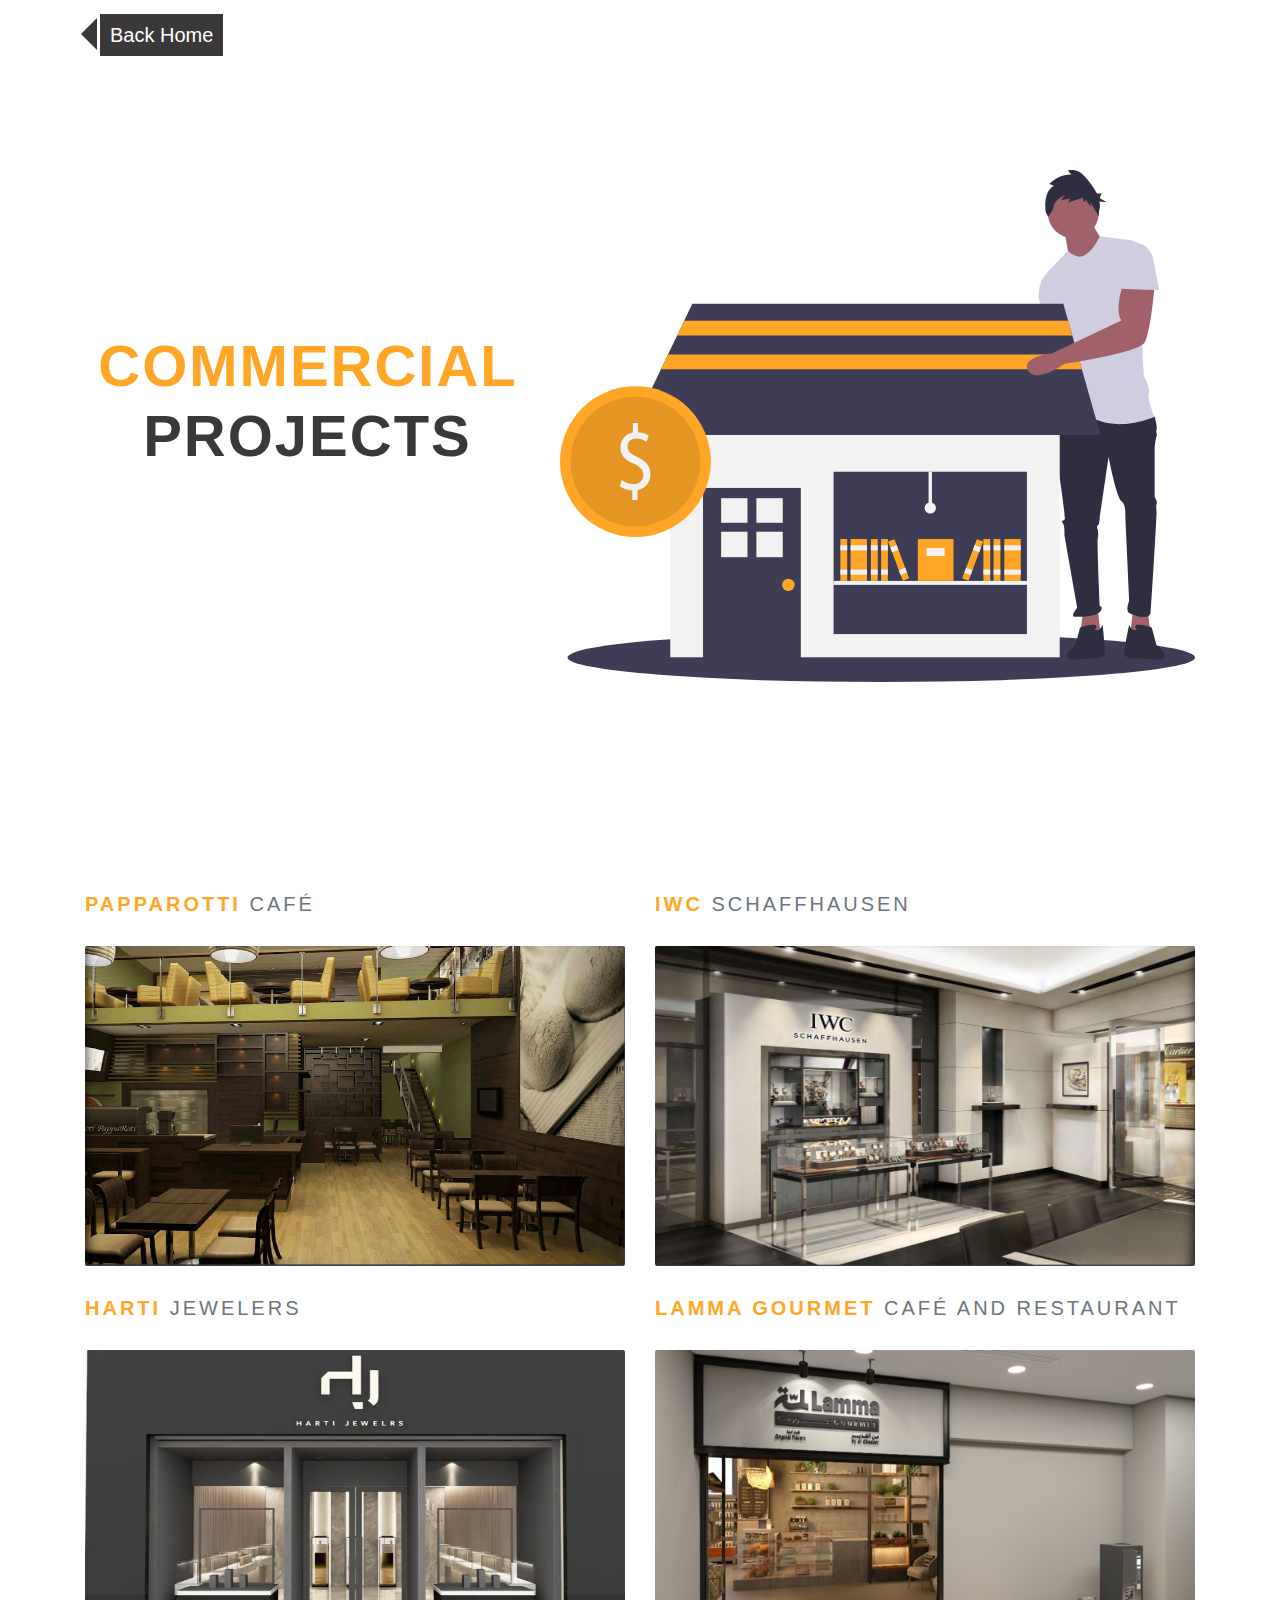
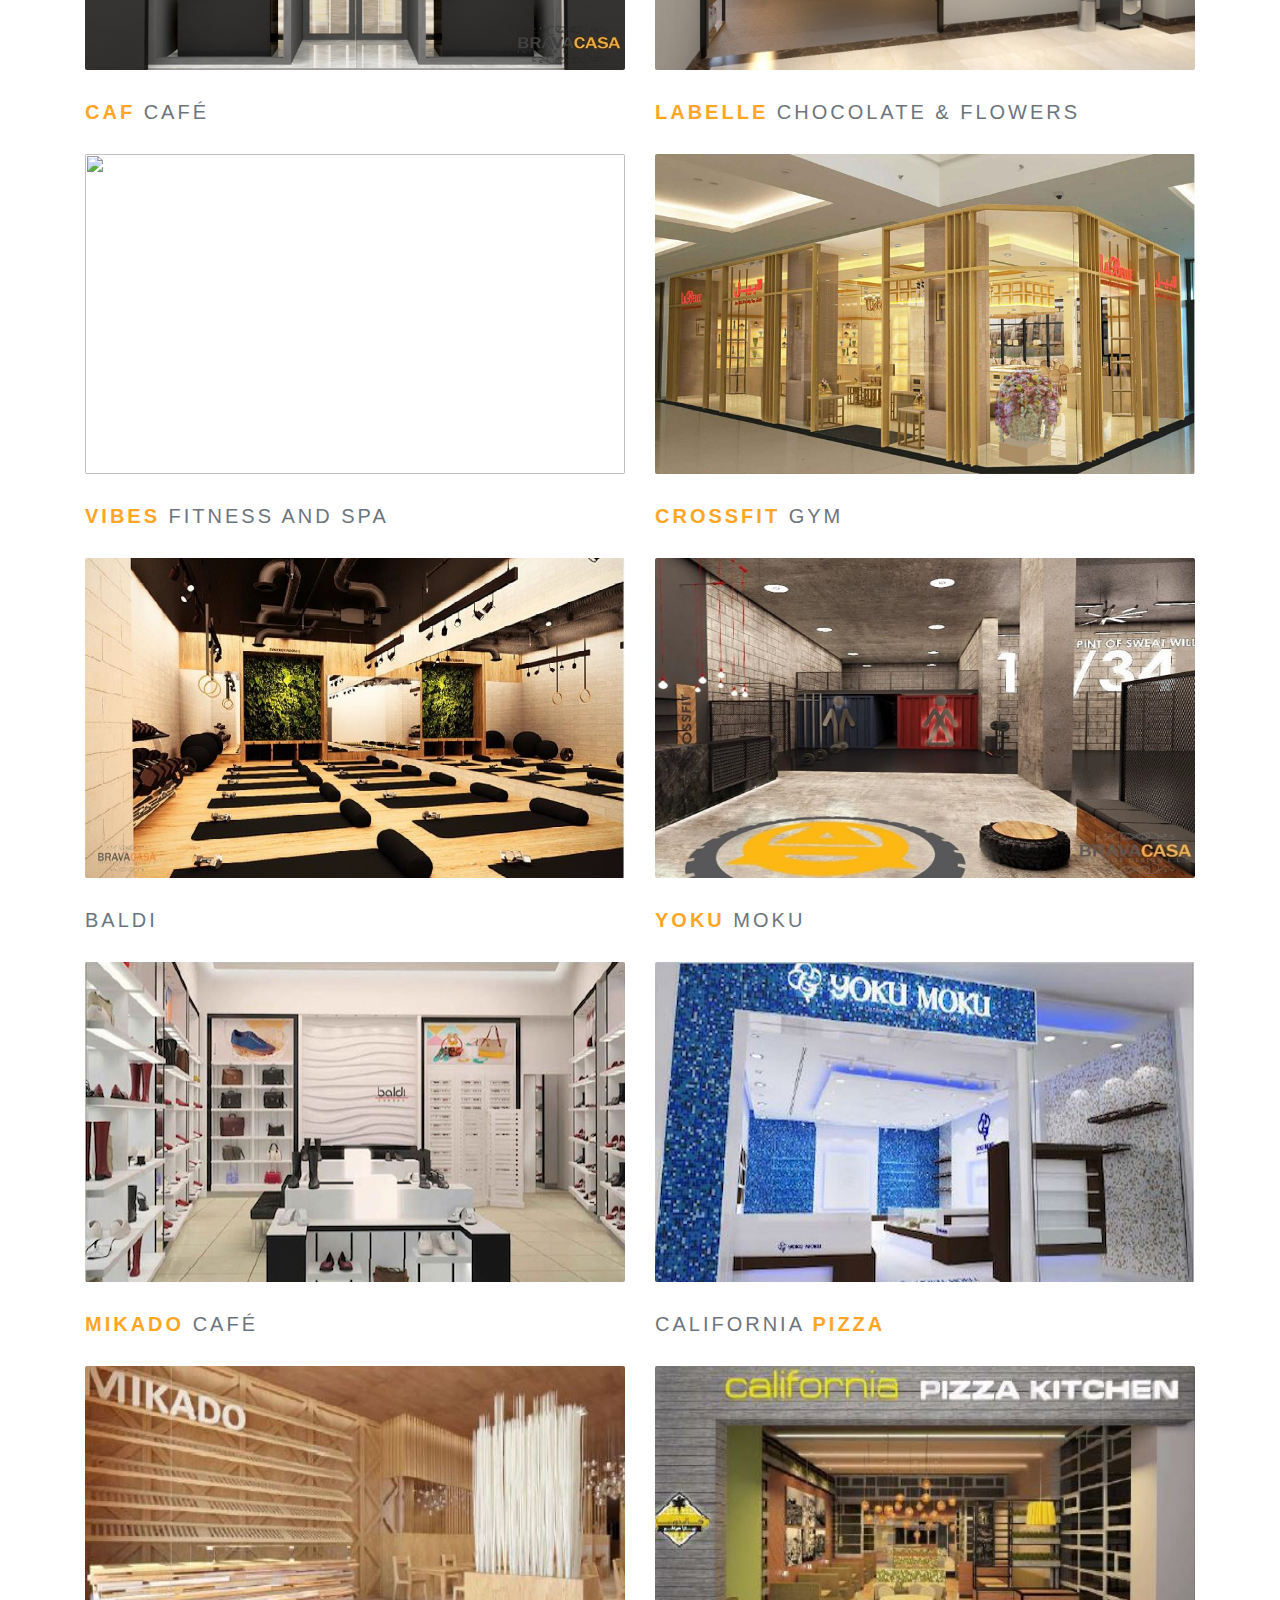
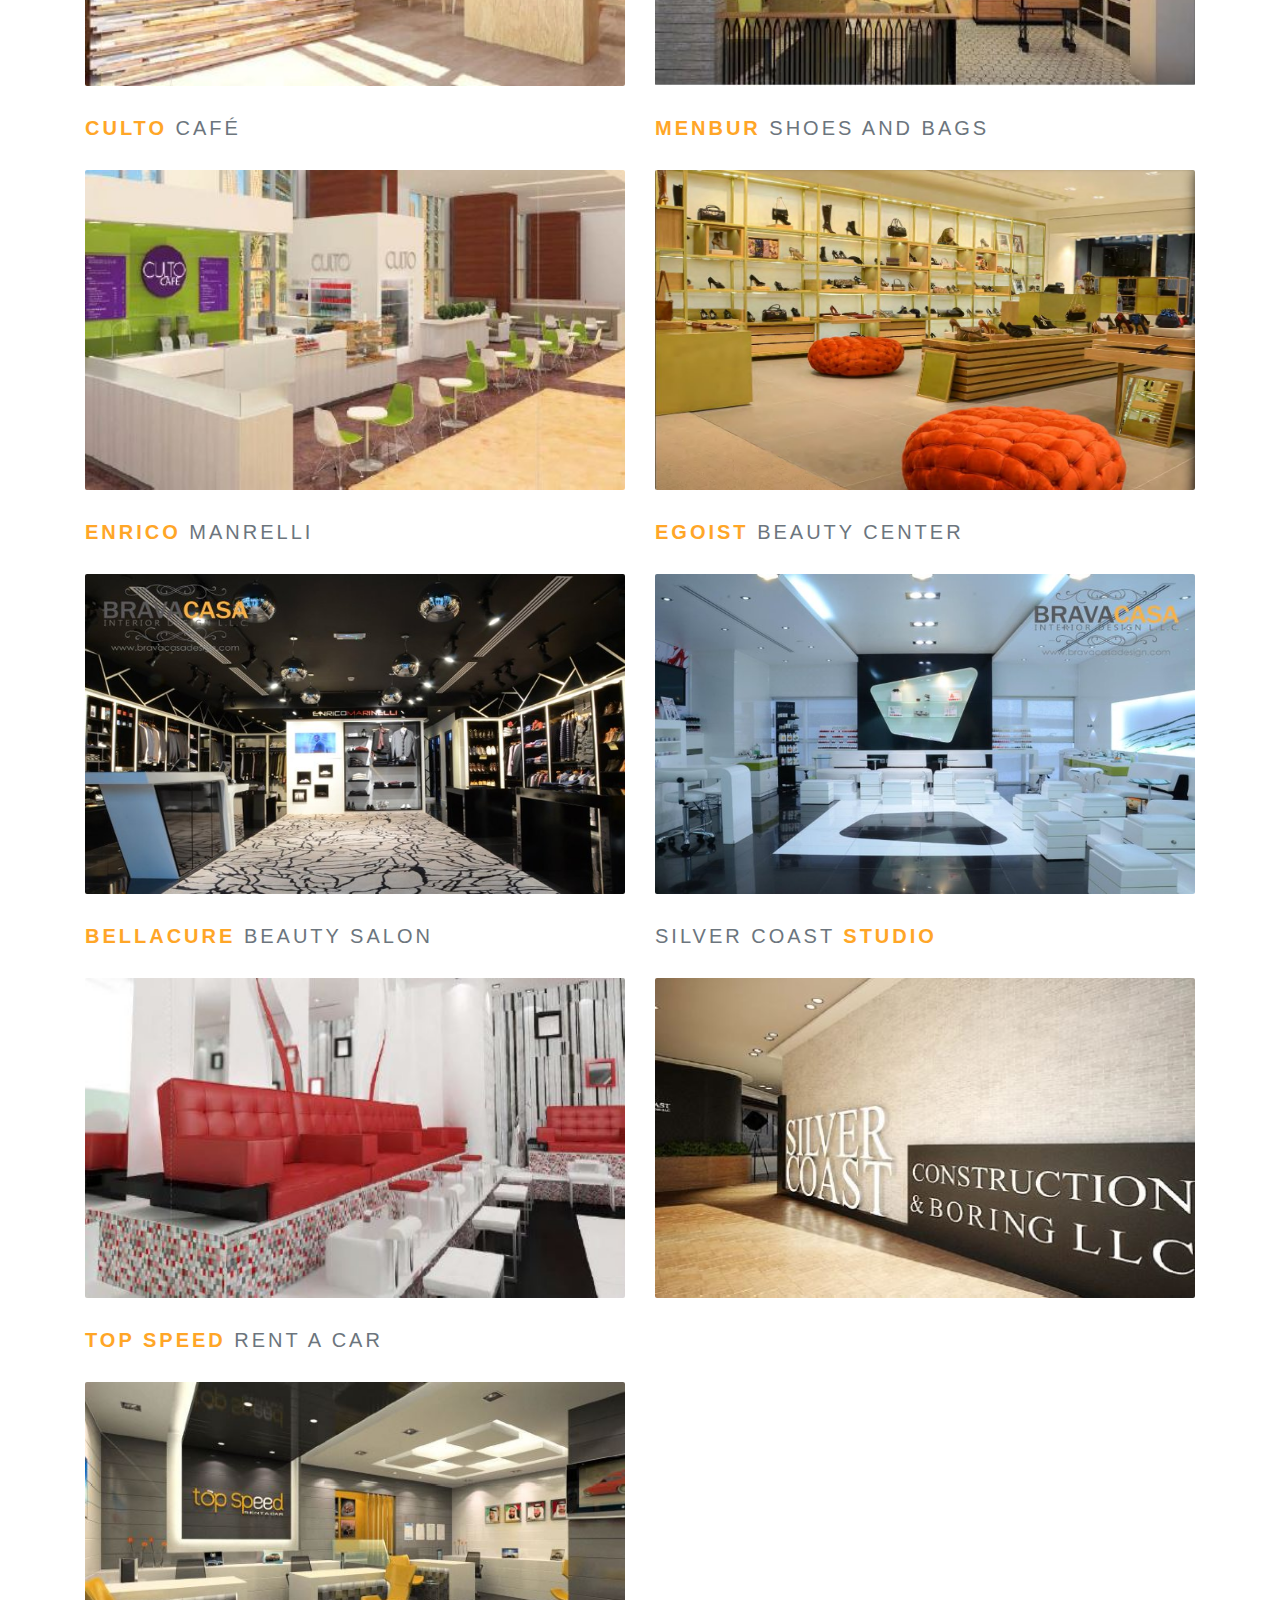
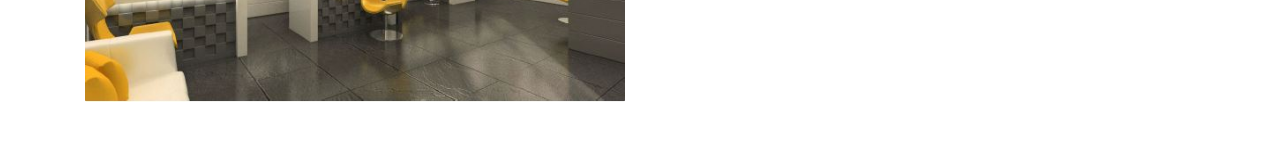
==== commit 3213c56a: "Add files via upload" ====
--- a/Commercial.html
+++ b/Commercial.html
@@ -50,11 +50,11 @@
                 <div class="modal-content">
                   <div class="mySlides1 ">
                     <div class="numbertext">1 / 2</div>
-                    <img src="images//Projects/commercial/1.jpg" alt="" width="800" height="600">
+                    <img src="images//Projects/commercial/1.jpg" alt="" class="sizeImg">
                   </div>
                   <div class="mySlides1">
                     <div class="numbertext">2 / 2</div>
-                    <img src="images//Projects/commercial/1.1.jpg" alt=""  width="800" height="600">
+                    <img src="images//Projects/commercial/1.1.jpg" alt="" class="sizeImg">
                   </div>
                   
                 </div>
@@ -74,11 +74,11 @@
                   <div class="modal-content">
                     <div class="mySlides2 ">
                         <div class="numbertext">1 / 2</div>
-                       <img src="images//Projects/commercial/2.JPG" alt="" width="800" height="600">
+                       <img src="images//Projects/commercial/2.JPG" alt="" class="sizeImg">
                     </div>
                     <div class="mySlides2">
                         <div class="numbertext">2 / 2</div>
-                       <img src="images//Projects/commercial/2.1.jpg" alt="" width="800" height="600">
+                       <img src="images//Projects/commercial/2.1.jpg" alt="" class="sizeImg">
                     </div>
                     
                   </div>
@@ -99,15 +99,15 @@
                 <div class="modal-content">
                     <div class="mySlides3 ">
                         <div class="numbertext">1 / 3</div>
-                    <img src="images//Projects/commercial/3.1.jpg" alt="" width="800" height="600">
+                    <img src="images//Projects/commercial/3.1.jpg" alt="" class="sizeImg">
                     </div>
                     <div class="mySlides3">
                         <div class="numbertext">2 / 3</div>
-                    <img src="images//Projects/commercial/3.jpg" alt="" width="800" height="600">
+                    <img src="images//Projects/commercial/3.jpg" alt="" class="sizeImg">
                     </div>
                     <div class="mySlides3">
                         <div class="numbertext">3 / 3</div>
-                    <img src="images//Projects/commercial/3.2.jpg" alt="" width="800" height="600">
+                    <img src="images//Projects/commercial/3.2.jpg" alt="" class="sizeImg">
                     </div>
                 </div>
                 <a class="prev" onclick="plusSlides(-1, 2)"><i class='fas fa-angle-left'></i></a>
@@ -126,19 +126,19 @@
                 <div class="modal-content">
                     <div class="mySlides4 ">
                       <div class="numbertext">1 / 4</div>
-                      <img src="images//Projects/commercial/LAMA GOURMET/1.jpg" alt="" width="800" height="600">
+                      <img src="images//Projects/commercial/LAMA GOURMET/1.jpg" alt="" class="sizeImg">
                     </div>
                     <div class="mySlides4">
                       <div class="numbertext">2 / 4</div>
-                      <img src="images//Projects/commercial/LAMA GOURMET/2.jpg" alt="" width="800" height="600">
+                      <img src="images//Projects/commercial/LAMA GOURMET/2.jpg" alt="" class="sizeImg">
                     </div>
                     <div class="mySlides4">
                       <div class="numbertext">3 / 4</div>
-                      <img src="images//Projects/commercial/LAMA GOURMET/3.jpg" alt="" width="800" height="600">
+                      <img src="images//Projects/commercial/LAMA GOURMET/3.jpg" alt="" class="sizeImg">
                     </div>
                     <div class="mySlides4">
                       <div class="numbertext">4 / 4</div>
-                      <img src="images//Projects/commercial/LAMA GOURMET/4.jpg" alt="" width="800" height="600">
+                      <img src="images//Projects/commercial/LAMA GOURMET/4.jpg" alt="" class="sizeImg">
                     </div>
                    
                 </div>
@@ -159,31 +159,31 @@
             <div class="modal-content">
                 <div class="mySlides5 ">
                   <div class="numbertext">1 / 7</div>
-                  <img src="images//Projects/commercial/CAF CAFE/1.jpg" alt="" width="800" height="600">
+                  <img src="images//Projects/commercial/CAF CAFE/1.jpg" alt="" class="sizeImg">
                 </div>
                 <div class="mySlides5 ">
                   <div class="numbertext">2 / 7</div>
-                  <img src="images//Projects/commercial/CAF CAFE/2.JPG" alt="" width="800" height="600">
+                  <img src="images//Projects/commercial/CAF CAFE/2.JPG" alt="" class="sizeImg">
                 </div>
                 <div class="mySlides5">
                   <div class="numbertext">3 / 7</div>
-                  <img src="images//Projects/commercial/CAF CAFE/3.jpg" alt="" width="800" height="600">
+                  <img src="images//Projects/commercial/CAF CAFE/3.jpg" alt="" class="sizeImg">
                 </div>
                 <div class="mySlides5">
                   <div class="numbertext">4 / 7</div>
-                  <img src="images//Projects/commercial/CAF CAFE/4.jpg" alt="" width="800" height="600">
+                  <img src="images//Projects/commercial/CAF CAFE/4.jpg" alt="" class="sizeImg">
                 </div>
                 <div class="mySlides5">
                   <div class="numbertext">5 / 7</div>
-                  <img src="images//Projects/commercial/CAF CAFE/5.jpg" alt="" width="800" height="600">
+                  <img src="images//Projects/commercial/CAF CAFE/5.jpg" alt="" class="sizeImg">
                 </div>
                 <div class="mySlides5">
                   <div class="numbertext">6 / 7</div>
-                  <img src="images//Projects/commercial/CAF CAFE/6.jpg" alt="" width="800" height="600">
+                  <img src="images//Projects/commercial/CAF CAFE/6.jpg" alt="" class="sizeImg">
                 </div>
                 <div class="mySlides5">
                   <div class="numbertext">7 / 7</div>
-                  <img src="images//Projects/commercial/CAF CAFE/7.jpg" alt="" width="800" height="600">
+                  <img src="images//Projects/commercial/CAF CAFE/7.jpg" alt="" class="sizeImg">
                 </div>
             </div>
             <a class="prev" onclick="plusSlides(-1, 4)"><i class='fas fa-angle-left'></i></a>
@@ -201,35 +201,35 @@
             <div class="modal-content">
               <div class="mySlides7 ">
                 <div class="numbertext">1 / 8</div>
-                <img src="images/Projects/commercial/labelle/1.jpg" alt="" width="800" height="600">
+                <img src="images/Projects/commercial/labelle/1.jpg" alt="" class="sizeImg">
               </div>
               <div class="mySlides7">
                 <div class="numbertext">2 / 8</div>
-                <img src="images/Projects/commercial/labelle/2.jpg" alt="" width="800" height="600">
+                <img src="images/Projects/commercial/labelle/2.jpg" alt="" class="sizeImg">
               </div>
               <div class="mySlides7">
                 <div class="numbertext">3 / 8</div>
-                <img src="images/Projects/commercial/labelle/3.jpg" alt="" width="800" height="600">
+                <img src="images/Projects/commercial/labelle/3.jpg" alt="" class="sizeImg">
               </div>
               <div class="mySlides7">
                 <div class="numbertext">4 / 8</div>
-                <img src="images/Projects/commercial/labelle/4.jpg" alt="" width="800" height="600">
+                <img src="images/Projects/commercial/labelle/4.jpg" alt="" class="sizeImg">
               </div>
               <div class="mySlides7">
                 <div class="numbertext">5 / 8</div>
-                <img src="images/Projects/commercial/labelle/5.jpg" alt="" width="800" height="600">
+                <img src="images/Projects/commercial/labelle/5.jpg" alt="" class="sizeImg">
               </div>
               <div class="mySlides7">
                 <div class="numbertext">6 / 8</div>
-                <img src="images/Projects/commercial/labelle/6.jpg" alt="" width="800" height="600">
+                <img src="images/Projects/commercial/labelle/6.jpg" alt="" class="sizeImg">
               </div>
               <div class="mySlides7">
                 <div class="numbertext">7 / 8</div>
-                <img src="images/Projects/commercial/labelle/7.jpg" alt="" width="800" height="600">
+                <img src="images/Projects/commercial/labelle/7.jpg" alt="" class="sizeImg">
               </div>
               <div class="mySlides7">
                 <div class="numbertext">8 / 8</div>
-                <img src="images/Projects/commercial/labelle/8.jpg" alt="" width="800" height="600">
+                <img src="images/Projects/commercial/labelle/8.jpg" alt="" class="sizeImg">
               </div>
             </div>
             <a class="prev" onclick="plusSlides(-1, 6)"><i class='fas fa-angle-left'></i></a>
@@ -250,11 +250,11 @@
                     <div class="modal-content">
                         <div class="mySlides6 ">
                             <div class="numbertext">1 / 2</div>
-                            <img src="images//Projects/commercial/4.jpg" alt="" width="800" height="600">
+                            <img src="images//Projects/commercial/4.jpg" alt="" class="sizeImg">
                         </div>
                         <div class="mySlides6">
                             <div class="numbertext">2 / 2</div>
-                            <img src="images//Projects/commercial/5.jpg" alt="" width="800" height="600">
+                            <img src="images//Projects/commercial/5.jpg" alt="" class="sizeImg">
                         </div>
                     </div>
                     <a class="prev" onclick="plusSlides(-1, 5)"><i class='fas fa-angle-left'></i></a>
@@ -273,15 +273,15 @@
               <div class="modal-content">
                 <div class="mySlides8 ">
                     <div class="numbertext">1 / 3</div>
-                    <img src="images//Projects/commercial/7.jpg" alt="" width="800" height="600">
+                    <img src="images//Projects/commercial/7.jpg" alt="" class="sizeImg">
                 </div>
                 <div class="mySlides8">
                     <div class="numbertext">2 / 3</div>
-                    <img src="images//Projects/commercial/8.jpg" alt="" width="800" height="600">
+                    <img src="images//Projects/commercial/8.jpg" alt="" class="sizeImg">
                 </div>
                 <div class="mySlides8">
                     <div class="numbertext">3 / 3</div>
-                    <img src="images//Projects/commercial/6.jpg" alt="" width="800" height="600">
+                    <img src="images//Projects/commercial/6.jpg" alt="" class="sizeImg">
                 </div>
                
               </div>
@@ -302,11 +302,11 @@
             <div class="modal-content">
               <div class="mySlides9 ">
                 <div class="numbertext">1 / 2</div>
-                <img src="images//Projects/commercial/10.jpg" alt="" width="800" height="600">
+                <img src="images//Projects/commercial/10.jpg" alt="" class="sizeImg">
               </div>
               <div class="mySlides9">
                 <div class="numbertext">2 / 2</div>
-                <img src="images//Projects/commercial/10.1.JPG" alt="" width="800" height="600">
+                <img src="images//Projects/commercial/10.1.JPG" alt="" class="sizeImg">
               </div>
             </div>
             <a class="prev" onclick="plusSlides(-1, 8)"><i class='fas fa-angle-left'></i></a>
@@ -325,19 +325,19 @@
               <div class="modal-content">
                 <div class="mySlides10 ">
                     <div class="numbertext">1 / 4</div>
-                    <img src="images//Projects/commercial/11.jpg" alt="" width="800" height="600">
+                    <img src="images//Projects/commercial/11.jpg" alt="" class="sizeImg">
                 </div>
                 <div class="mySlides10">
                     <div class="numbertext">2 / 4</div>
-                    <img src="images//Projects/commercial/11.3.jpg" alt="" width="800" height="600">
+                    <img src="images//Projects/commercial/11.3.jpg" alt="" class="sizeImg">
                 </div>
                 <div class="mySlides10">
                     <div class="numbertext">3 / 4</div>
-                    <img src="images//Projects/commercial/11.1.jpg" alt="" width="800" height="600">
+                    <img src="images//Projects/commercial/11.1.jpg" alt="" class="sizeImg">
                 </div>
                 <div class="mySlides10">
                     <div class="numbertext">4 / 4</div>
-                    <img src="images//Projects/commercial/11.4.jpg" alt="" width="800" height="600">
+                    <img src="images//Projects/commercial/11.4.jpg" alt="" class="sizeImg">
                 </div>
                
               </div>
@@ -358,31 +358,31 @@
             <div class="modal-content">
               <div class="mySlides11 ">
                 <div class="numbertext">1 / 7</div>
-                <img src="images//Projects/commercial/13.JPG" alt="" width="800" height="600">
+                <img src="images//Projects/commercial/13.JPG" alt="" class="sizeImg">
               </div>
               <div class="mySlides11">
                 <div class="numbertext">2 / 7</div>
-                <img src="images//Projects/commercial/13.1.jpg" alt="" width="800" height="600">
+                <img src="images//Projects/commercial/13.1.jpg" alt="" class="sizeImg">
               </div>
               <div class="mySlides11">
                 <div class="numbertext">3 / 7</div>
-                <img src="images//Projects/commercial/13.5.jpg" alt="" width="800" height="600">
+                <img src="images//Projects/commercial/13.5.jpg" alt="" class="sizeImg">
               </div>
               <div class="mySlides11">
                 <div class="numbertext">4 / 7</div>
-                <img src="images//Projects/commercial/13.6.jpg" alt="" width="800" height="600">
+                <img src="images//Projects/commercial/13.6.jpg" alt="" class="sizeImg">
               </div>
               <div class="mySlides11">
                 <div class="numbertext">5 / 7</div>
-                <img src="images//Projects/commercial/13.10.JPG" alt="" width="800" height="600">
+                <img src="images//Projects/commercial/13.10.JPG" alt="" class="sizeImg">
               </div>
               <div class="mySlides11">
                 <div class="numbertext">6 / 7</div>
-                <img src="images//Projects/commercial/13.11.JPG" alt="" width="800" height="600">
+                <img src="images//Projects/commercial/13.11.JPG" alt="" class="sizeImg">
               </div>
               <div class="mySlides11">
                 <div class="numbertext">7 / 7</div>
-                <img src="images//Projects/commercial/13.7.jpg" alt="" width="800" height="600">
+                <img src="images//Projects/commercial/13.7.jpg" alt="" class="sizeImg">
               </div>
             </div>
             <a class="prev" onclick="plusSlides(-1, 10)"><i class='fas fa-angle-left'></i></a>
@@ -401,11 +401,11 @@
               <div class="modal-content">
                 <div class="mySlides12 ">
                     <div class="numbertext">1 / 2</div>
-                    <img src="images//Projects/commercial/12.JPG" alt="" width="800" height="600">
+                    <img src="images//Projects/commercial/12.JPG" alt="" class="sizeImg">
                 </div>
                 <div class="mySlides12">
                     <div class="numbertext">2 / 2</div>
-                    <img src="images//Projects/commercial/12.1.jpg" alt="" width="800" height="600">
+                    <img src="images//Projects/commercial/12.1.jpg" alt="" class="sizeImg">
                 </div>
               </div>
               <a class="prev" onclick="plusSlides(-1, 11)"><i class='fas fa-angle-left'></i></a>
@@ -425,11 +425,11 @@
             <div class="modal-content">
               <div class="mySlides13 ">
                 <div class="numbertext">1 / 2</div>
-                <img src="images//Projects/commercial/16.JPG" alt="" width="800" height="600">
+                <img src="images//Projects/commercial/16.JPG" alt="" class="sizeImg">
               </div>
               <div class="mySlides13">
                 <div class="numbertext">2 / 2</div>
-                <img src="images//Projects/commercial/17.JPG" alt="" width="800" height="600">
+                <img src="images//Projects/commercial/17.JPG" alt="" class="sizeImg">
               </div>
             </div>
             <a class="prev" onclick="plusSlides(-1, 12)"><i class='fas fa-angle-left'></i></a>
@@ -448,11 +448,11 @@
               <div class="modal-content">
                 <div class="mySlides14 ">
                     <div class="numbertext">1 / 2</div>
-                    <img src="images//Projects/commercial/18.JPG" alt="" width="800" height="600">
+                    <img src="images//Projects/commercial/18.JPG" alt="" class="sizeImg">
                 </div>
                 <div class="mySlides14">
                     <div class="numbertext">2 / 2</div>
-                    <img src="images//Projects/commercial/18.1.png" alt="" width="800" height="600">
+                    <img src="images//Projects/commercial/18.1.png" alt="" class="sizeImg">
                 </div>
               </div>
               <a class="prev" onclick="plusSlides(-1, 13)"><i class='fas fa-angle-left'></i></a>
@@ -472,11 +472,11 @@
             <div class="modal-content">
               <div class="mySlides15 ">
                 <div class="numbertext">1 / 2</div>
-                <img src="images//Projects/commercial/19.jpg" alt="" width="800" height="600">
+                <img src="images//Projects/commercial/19.jpg" alt="" class="sizeImg">
               </div>
               <div class="mySlides15">
                 <div class="numbertext">2 / 2</div>
-                <img src="images//Projects/commercial/19.1.png" alt="" width="800" height="600">
+                <img src="images//Projects/commercial/19.1.png" alt="" class="sizeImg">
               </div>
             </div>
             <a class="prev" onclick="plusSlides(-1, 14)"><i class='fas fa-angle-left'></i></a>
@@ -495,11 +495,11 @@
               <div class="modal-content">
                 <div class="mySlides16 ">
                     <div class="numbertext">1 / 2</div>
-                    <img src="images//Projects/commercial/22.jpg" alt="" width="800" height="600">
+                    <img src="images//Projects/commercial/22.jpg" alt="" class="sizeImg">
                 </div>
                 <div class="mySlides16">
                     <div class="numbertext">2 / 2</div>
-                    <img src="images//Projects/commercial/22.1.jpg" alt="" width="800" height="600">
+                    <img src="images//Projects/commercial/22.1.jpg" alt="" class="sizeImg">
                 </div>
               </div>
               <a class="prev" onclick="plusSlides(-1, 15)"><i class='fas fa-angle-left'></i></a>
@@ -519,11 +519,11 @@
             <div class="modal-content">
               <div class="mySlides17 ">
                 <div class="numbertext">1 / 2</div>
-                <img src="images//Projects/commercial/21.jpg" alt="" width="800" height="600">
+                <img src="images//Projects/commercial/21.jpg" alt="" class="sizeImg">
               </div>
               <div class="mySlides17">
                 <div class="numbertext">2 / 2</div>
-                <img src="images//Projects/commercial/21.1.png" alt="" width="800" height="600">
+                <img src="images//Projects/commercial/21.1.png" alt="" class="sizeImg">
               </div>
             </div>
             <a class="prev" onclick="plusSlides(-1, 16)"><i class='fas fa-angle-left'></i></a>
@@ -542,15 +542,15 @@
               <div class="modal-content">
                 <div class="mySlides18 ">
                     <div class="numbertext">1 / 3</div>
-                    <img src="images//Projects/commercial/23.JPG" alt="" width="800" height="600">
+                    <img src="images//Projects/commercial/23.JPG" alt="" class="sizeImg">
                 </div>
                 <div class="mySlides18">
                     <div class="numbertext">2 / 3</div>
-                    <img src="images//Projects/commercial/24.JPG" alt="" width="800" height="600">
+                    <img src="images//Projects/commercial/24.JPG" alt="" class="sizeImg">
                 </div>
                 <div class="mySlides18">
                     <div class="numbertext">3 / 3</div>
-                    <img src="images//Projects/commercial/25.jpg" alt="" width="800" height="600">
+                    <img src="images//Projects/commercial/25.jpg" alt="" class="sizeImg">
                 </div>
               </div>
               <a class="prev" onclick="plusSlides(-1, 17)"><i class='fas fa-angle-left'></i></a>
@@ -570,15 +570,15 @@
             <div class="modal-content">
               <div class="mySlides19 ">
                 <div class="numbertext">1 / 3</div>
-                <img src="images//Projects/commercial/28.JPG" alt="" width="800" height="600">
+                <img src="images//Projects/commercial/28.JPG" alt="" class="sizeImg">
               </div>
               <div class="mySlides19">
                 <div class="numbertext">2 / 3</div>
-                <img src="images//Projects/commercial/27.jpg" alt="" width="800" height="600">
+                <img src="images//Projects/commercial/27.jpg" alt="" class="sizeImg">
               </div>
               <div class="mySlides19">
                 <div class="numbertext">3 / 3</div>
-                <img src="images//Projects/commercial/29.jpg" alt="" width="800" height="600">
+                <img src="images//Projects/commercial/29.jpg" alt="" class="sizeImg">
               </div>
             </div>
             <a class="prev" onclick="plusSlides(-1, 18)"><i class='fas fa-angle-left'></i></a>
--- a/css/style.css
+++ b/css/style.css
@@ -1666,8 +1666,8 @@
     width: 540px;
     height: 320px;
 }
-.mar-b {
-    margin-bottom: 10px;
+.sizeImg {
+    width: 800px;
 }
 /* Start Modal */  
 /* The Modal (background) */
@@ -1743,11 +1743,9 @@
 }
   
 /* 100% Image Width on Smaller Screens */
-/* @media only screen and (max-width: 700px){
-    .modal-content {
-      width: 100%;
-    }
-} */
+@media only screen and (max-width: 700px){
+    
+}
 /* Next & previous buttons */
 .prev, .next {
     cursor: pointer;
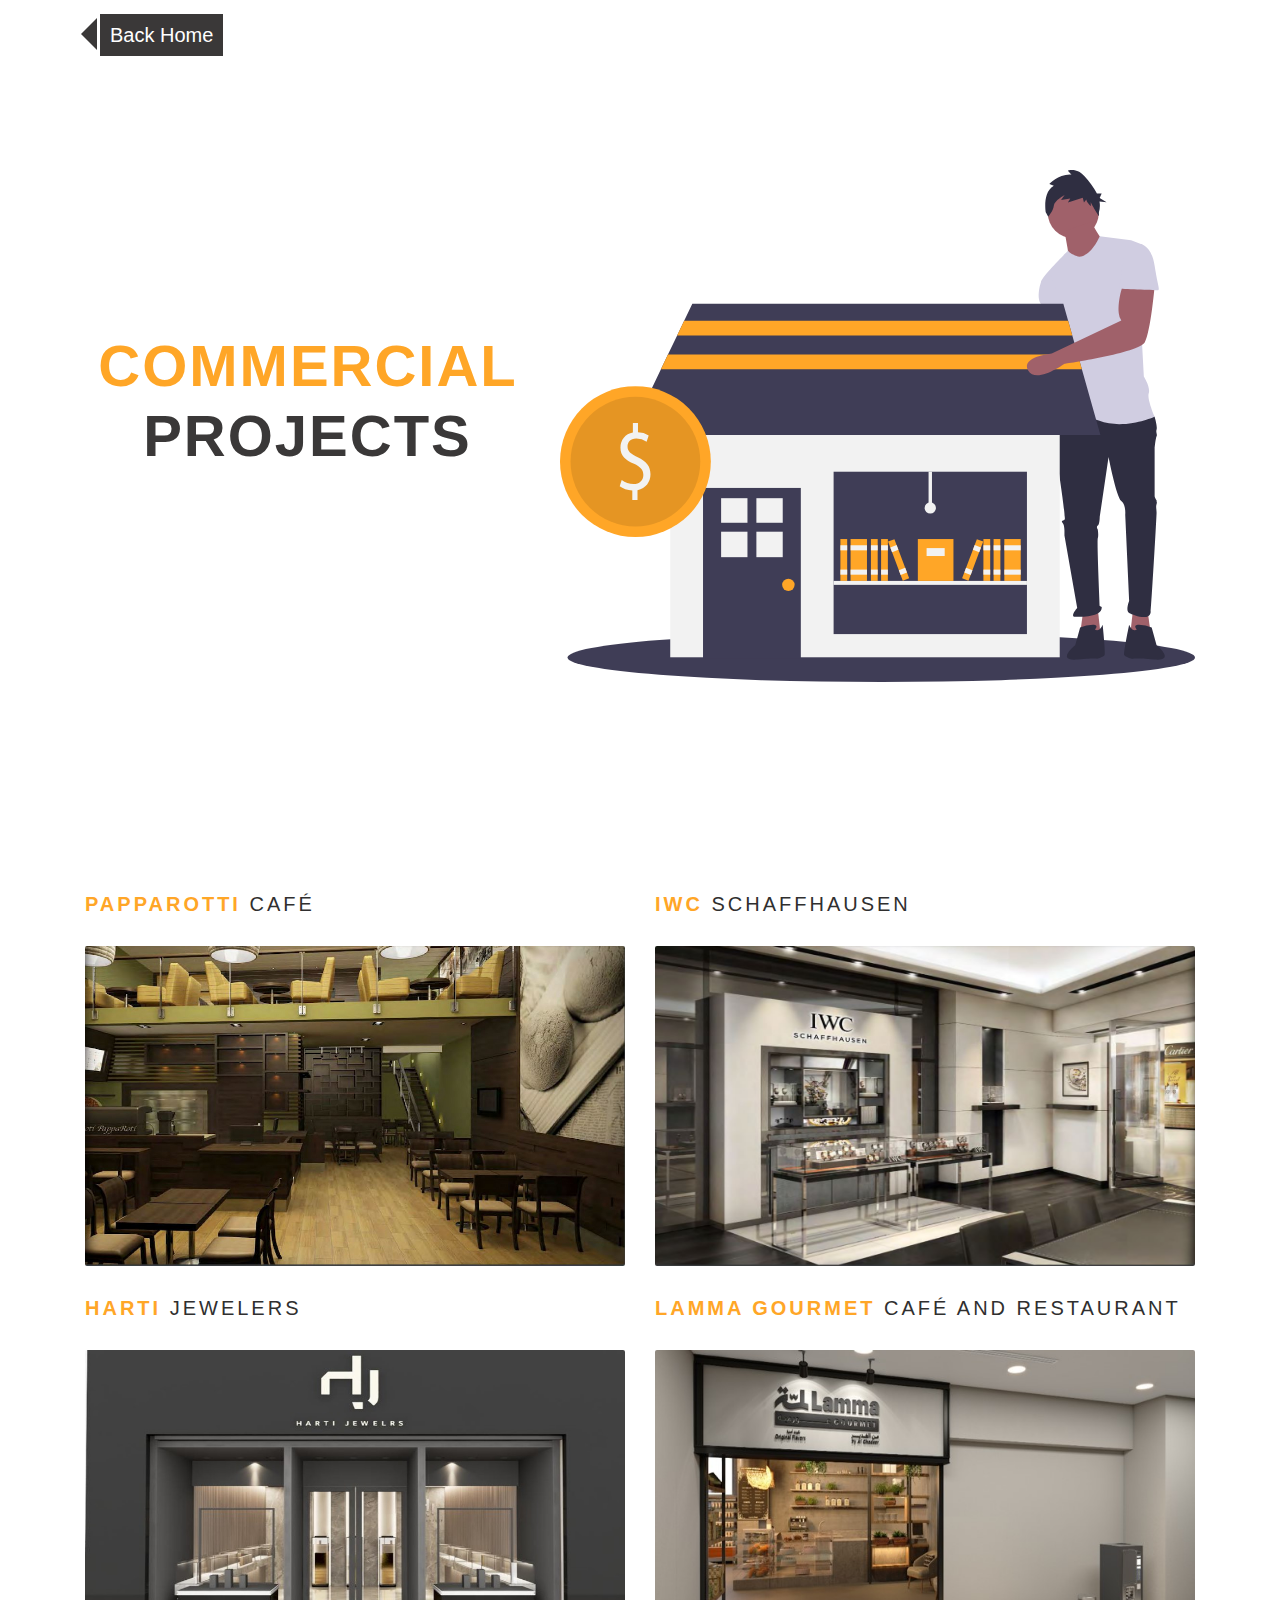
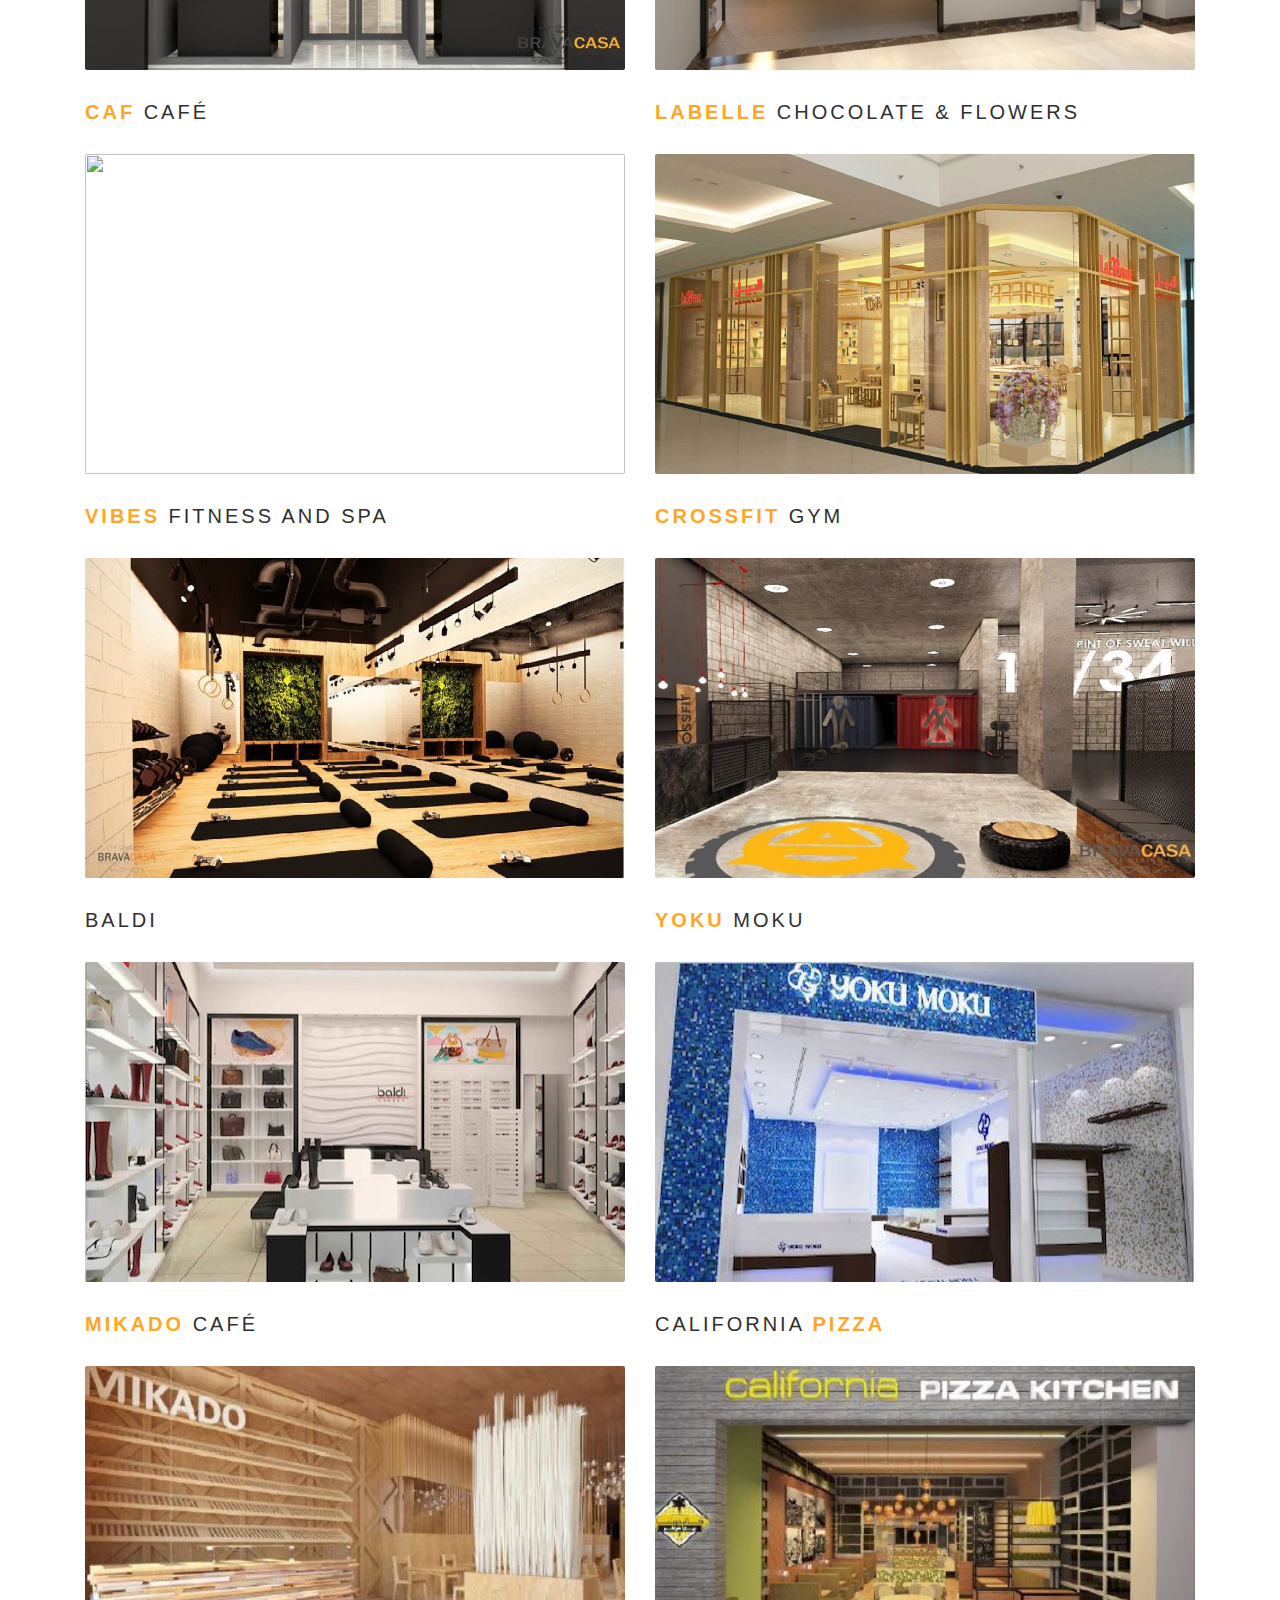
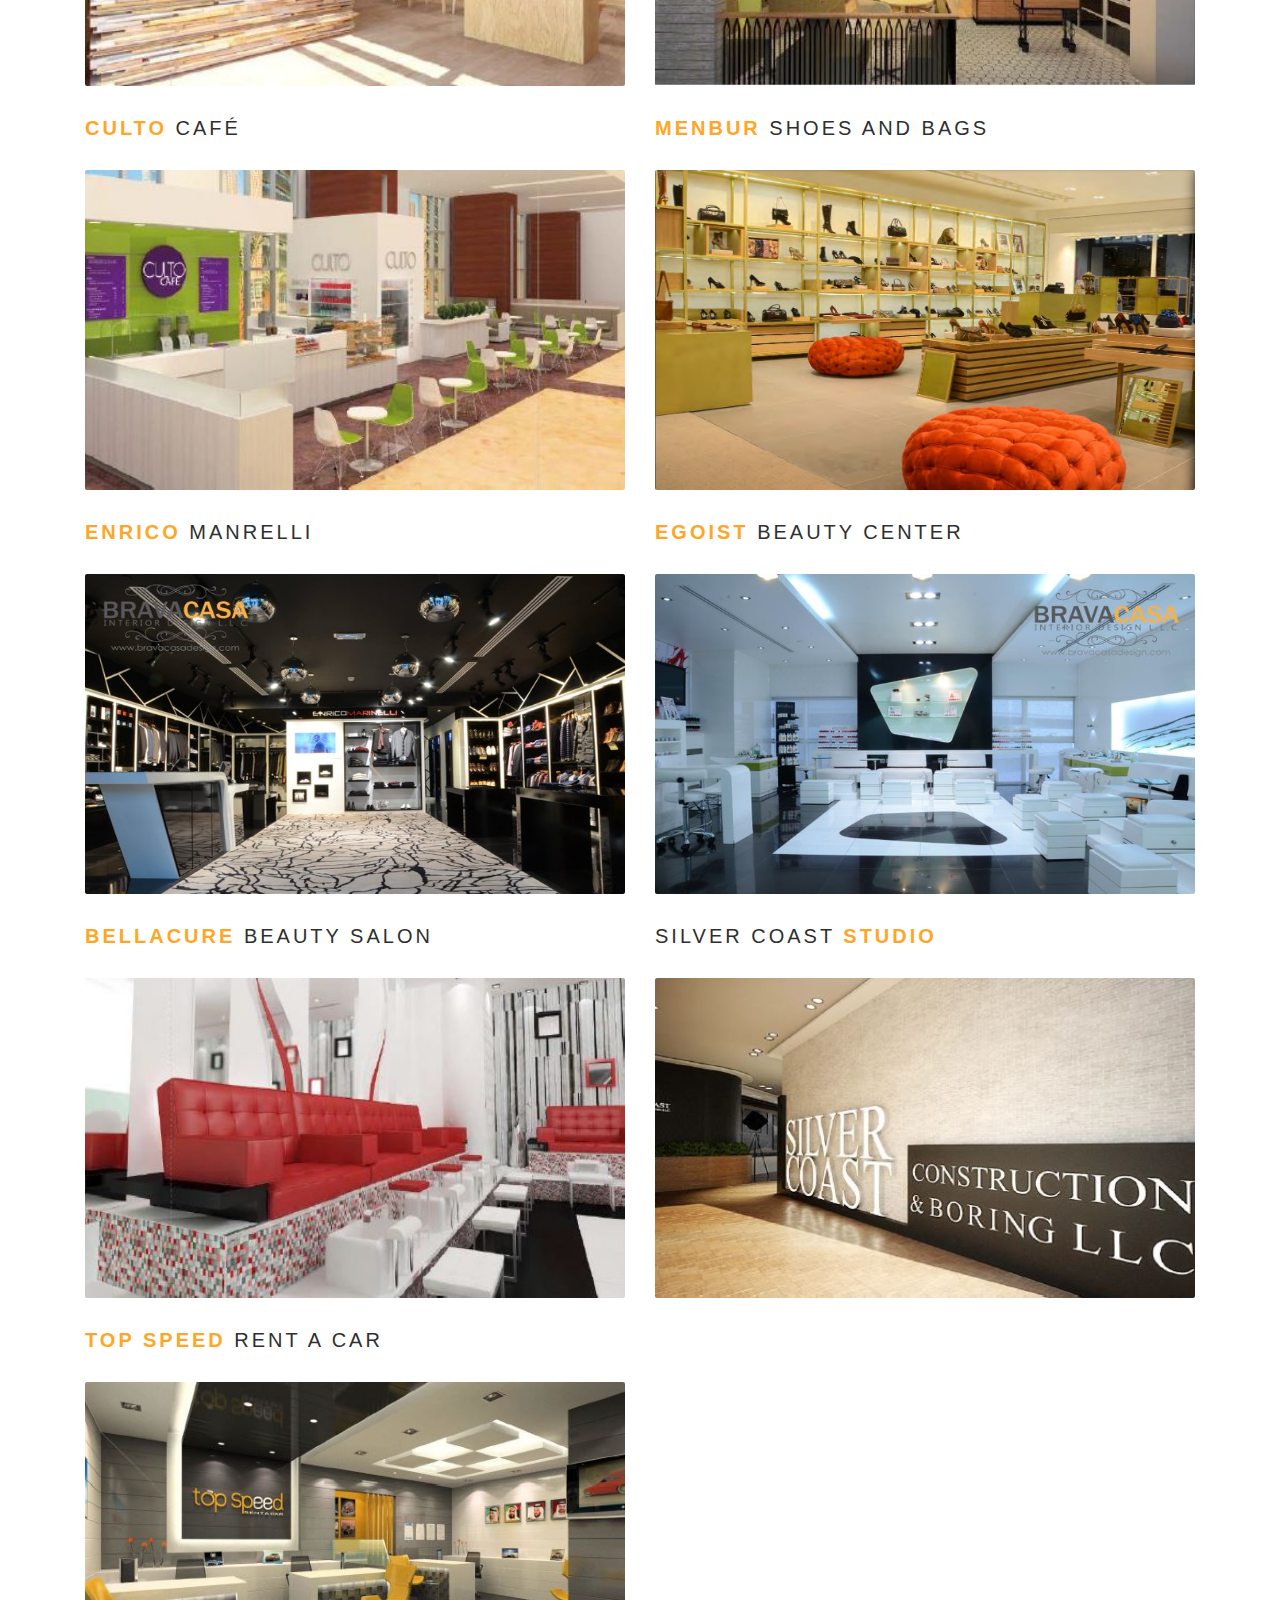
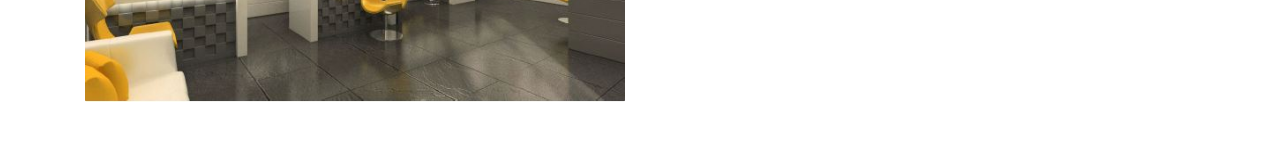
==== commit 048268f3: "Add files via upload" ====
--- a/Commercial.html
+++ b/Commercial.html
@@ -50,11 +50,17 @@
                 <div class="modal-content">
                   <div class="mySlides1 ">
                     <div class="numbertext">1 / 2</div>
-                    <img src="images//Projects/commercial/1.jpg" alt="" class="sizeImg">
+                    <img src="images//Projects/commercial/1.jpg" alt="" >
+                    <div class="text-block">
+                      <h4>3D</h4>
+                    </div>
                   </div>
                   <div class="mySlides1">
                     <div class="numbertext">2 / 2</div>
-                    <img src="images//Projects/commercial/1.1.jpg" alt="" class="sizeImg">
+                    <img src="images//Projects/commercial/1.1.jpg" alt="" >
+                    <div class="text-block">
+                      <h4>3D</h4>
+                    </div>
                   </div>
                   
                 </div>
@@ -74,11 +80,17 @@
                   <div class="modal-content">
                     <div class="mySlides2 ">
                         <div class="numbertext">1 / 2</div>
-                       <img src="images//Projects/commercial/2.JPG" alt="" class="sizeImg">
+                       <img src="images//Projects/commercial/2.JPG" alt="" >
+                       <div class="text-block">
+                        <h4>3D</h4>
+                      </div>
                     </div>
                     <div class="mySlides2">
                         <div class="numbertext">2 / 2</div>
-                       <img src="images//Projects/commercial/2.1.jpg" alt="" class="sizeImg">
+                       <img src="images//Projects/commercial/2.1.jpg" alt="" >
+                       <div class="text-block">
+                        <h4>3D</h4>
+                      </div>
                     </div>
                     
                   </div>
@@ -97,18 +109,27 @@
                 <span class="close" onclick="closemyModal_a()">&times;</span>
                 <!-- Modal content -->
                 <div class="modal-content">
-                    <div class="mySlides3 ">
-                        <div class="numbertext">1 / 3</div>
-                    <img src="images//Projects/commercial/3.1.jpg" alt="" class="sizeImg">
-                    </div>
-                    <div class="mySlides3">
-                        <div class="numbertext">2 / 3</div>
-                    <img src="images//Projects/commercial/3.jpg" alt="" class="sizeImg">
-                    </div>
-                    <div class="mySlides3">
-                        <div class="numbertext">3 / 3</div>
-                    <img src="images//Projects/commercial/3.2.jpg" alt="" class="sizeImg">
-                    </div>
+                  <div class="mySlides3 ">
+                    <div class="numbertext">1 / 3</div>
+                    <img src="images//Projects/commercial/3.1.jpg" alt="" >
+                    <div class="text-block">
+                      <h4>3D</h4>
+                    </div>
+                  </div>
+                  <div class="mySlides3">
+                    <div class="numbertext">2 / 3</div>
+                    <img src="images//Projects/commercial/3.2.jpg" alt="" >
+                    <div class="text-block">
+                      <h4>Reality</h4>
+                    </div>
+                  </div>
+                  <div class="mySlides3">
+                    <div class="numbertext">3 / 3</div>
+                    <img src="images//Projects/commercial/3.jpg" alt="" >
+                    <div class="text-block">
+                    <h4>3D</h4>
+                    </div>
+                  </div>
                 </div>
                 <a class="prev" onclick="plusSlides(-1, 2)"><i class='fas fa-angle-left'></i></a>
                 <a class="next" onclick="plusSlides(1, 2)"><i class='fas fa-angle-right'></i></a>
@@ -124,23 +145,34 @@
                 <span class="close" onclick="closemyModal_b()">&times;</span>
                 <!-- Modal content -->
                 <div class="modal-content">
-                    <div class="mySlides4 ">
-                      <div class="numbertext">1 / 4</div>
-                      <img src="images//Projects/commercial/LAMA GOURMET/1.jpg" alt="" class="sizeImg">
-                    </div>
-                    <div class="mySlides4">
-                      <div class="numbertext">2 / 4</div>
-                      <img src="images//Projects/commercial/LAMA GOURMET/2.jpg" alt="" class="sizeImg">
-                    </div>
-                    <div class="mySlides4">
-                      <div class="numbertext">3 / 4</div>
-                      <img src="images//Projects/commercial/LAMA GOURMET/3.jpg" alt="" class="sizeImg">
-                    </div>
-                    <div class="mySlides4">
-                      <div class="numbertext">4 / 4</div>
-                      <img src="images//Projects/commercial/LAMA GOURMET/4.jpg" alt="" class="sizeImg">
-                    </div>
-                   
+                  <div class="mySlides4 ">
+                    <div class="numbertext">1 / 4</div>
+                    <img src="images//Projects/commercial/LAMA GOURMET/1.jpg" alt="" >
+                    <div class="text-block">
+                      <h4>3D</h4>
+                    </div>
+                  </div>
+                  <div class="mySlides4">
+                    <div class="numbertext">2 / 4</div>
+                    <img src="images//Projects/commercial/LAMA GOURMET/2.jpg" alt="" >
+                    <div class="text-block">
+                      <h4>3D</h4>
+                    </div>
+                  </div>
+                  <div class="mySlides4">
+                    <div class="numbertext">3 / 4</div>
+                    <img src="images//Projects/commercial/LAMA GOURMET/3.jpg" alt="" >
+                    <div class="text-block">
+                      <h4>3D</h4>
+                    </div>
+                  </div>
+                  <div class="mySlides4">
+                    <div class="numbertext">4 / 4</div>
+                    <img src="images//Projects/commercial/LAMA GOURMET/4.jpg" alt="" >
+                    <div class="text-block">
+                      <h4>3D</h4>
+                    </div>
+                  </div>
                 </div>
                 <a class="prev" onclick="plusSlides(-1, 3)"><i class='fas fa-angle-left'></i></a>
                 <a class="next" onclick="plusSlides(1, 3)"><i class='fas fa-angle-right'></i></a>
@@ -159,31 +191,52 @@
             <div class="modal-content">
                 <div class="mySlides5 ">
                   <div class="numbertext">1 / 7</div>
-                  <img src="images//Projects/commercial/CAF CAFE/1.jpg" alt="" class="sizeImg">
+                  <img src="images//Projects/commercial/CAF CAFE/1.jpg" alt="" >
+                  <div class="text-block">
+                    <h4>3D</h4>
+                  </div>
                 </div>
                 <div class="mySlides5 ">
                   <div class="numbertext">2 / 7</div>
-                  <img src="images//Projects/commercial/CAF CAFE/2.JPG" alt="" class="sizeImg">
+                  <img src="images//Projects/commercial/CAF CAFE/2.JPG" alt="" >
+                  <div class="text-block">
+                    <h4>3D</h4>
+                  </div>
                 </div>
                 <div class="mySlides5">
                   <div class="numbertext">3 / 7</div>
-                  <img src="images//Projects/commercial/CAF CAFE/3.jpg" alt="" class="sizeImg">
+                  <img src="images//Projects/commercial/CAF CAFE/3.jpg" alt="" >
+                  <div class="text-block">
+                    <h4>Reality</h4>
+                  </div>
                 </div>
                 <div class="mySlides5">
                   <div class="numbertext">4 / 7</div>
-                  <img src="images//Projects/commercial/CAF CAFE/4.jpg" alt="" class="sizeImg">
+                  <img src="images//Projects/commercial/CAF CAFE/4.jpg" alt="" >
+                  <div class="text-block">
+                    <h4>Reality</h4>
+                  </div>
                 </div>
                 <div class="mySlides5">
                   <div class="numbertext">5 / 7</div>
-                  <img src="images//Projects/commercial/CAF CAFE/5.jpg" alt="" class="sizeImg">
+                  <img src="images//Projects/commercial/CAF CAFE/5.jpg" alt="" >
+                  <div class="text-block">
+                    <h4>Reality</h4>
+                  </div>
                 </div>
                 <div class="mySlides5">
                   <div class="numbertext">6 / 7</div>
-                  <img src="images//Projects/commercial/CAF CAFE/6.jpg" alt="" class="sizeImg">
+                  <img src="images//Projects/commercial/CAF CAFE/6.jpg" alt="" >
+                  <div class="text-block">
+                    <h4>3D</h4>
+                  </div>
                 </div>
                 <div class="mySlides5">
                   <div class="numbertext">7 / 7</div>
-                  <img src="images//Projects/commercial/CAF CAFE/7.jpg" alt="" class="sizeImg">
+                  <img src="images//Projects/commercial/CAF CAFE/7.jpg" alt="" >
+                  <div class="text-block">
+                    <h4>Reality</h4>
+                  </div>
                 </div>
             </div>
             <a class="prev" onclick="plusSlides(-1, 4)"><i class='fas fa-angle-left'></i></a>
@@ -201,35 +254,59 @@
             <div class="modal-content">
               <div class="mySlides7 ">
                 <div class="numbertext">1 / 8</div>
-                <img src="images/Projects/commercial/labelle/1.jpg" alt="" class="sizeImg">
+                <img src="images/Projects/commercial/labelle/1.jpg" alt="" >
+                <div class="text-block">
+                  <h4>3D</h4>
+                </div>
               </div>
               <div class="mySlides7">
                 <div class="numbertext">2 / 8</div>
-                <img src="images/Projects/commercial/labelle/2.jpg" alt="" class="sizeImg">
+                <img src="images/Projects/commercial/labelle/2.jpg" alt="" >
+                <div class="text-block">
+                  <h4>3D</h4>
+                </div>
               </div>
               <div class="mySlides7">
                 <div class="numbertext">3 / 8</div>
-                <img src="images/Projects/commercial/labelle/3.jpg" alt="" class="sizeImg">
+                <img src="images/Projects/commercial/labelle/3.jpg" alt="" >
+                <div class="text-block">
+                  <h4>3D</h4>
+                </div>
               </div>
               <div class="mySlides7">
                 <div class="numbertext">4 / 8</div>
-                <img src="images/Projects/commercial/labelle/4.jpg" alt="" class="sizeImg">
+                <img src="images/Projects/commercial/labelle/4.jpg" alt="" >
+                <div class="text-block">
+                  <h4>Reality</h4>
+                </div>
               </div>
               <div class="mySlides7">
                 <div class="numbertext">5 / 8</div>
-                <img src="images/Projects/commercial/labelle/5.jpg" alt="" class="sizeImg">
+                <img src="images/Projects/commercial/labelle/5.jpg" alt="" >
+                <div class="text-block">
+                  <h4>Reality</h4>
+                </div>
               </div>
               <div class="mySlides7">
                 <div class="numbertext">6 / 8</div>
-                <img src="images/Projects/commercial/labelle/6.jpg" alt="" class="sizeImg">
+                <img src="images/Projects/commercial/labelle/6.jpg" alt="" >
+                <div class="text-block">
+                  <h4>Reality</h4>
+                </div>
               </div>
               <div class="mySlides7">
                 <div class="numbertext">7 / 8</div>
-                <img src="images/Projects/commercial/labelle/7.jpg" alt="" class="sizeImg">
+                <img src="images/Projects/commercial/labelle/7.jpg" alt="" >
+                <div class="text-block">
+                  <h4>Reality</h4>
+                </div>
               </div>
               <div class="mySlides7">
                 <div class="numbertext">8 / 8</div>
-                <img src="images/Projects/commercial/labelle/8.jpg" alt="" class="sizeImg">
+                <img src="images/Projects/commercial/labelle/8.jpg" alt="" >
+                <div class="text-block">
+                  <h4>Reality</h4>
+                </div>
               </div>
             </div>
             <a class="prev" onclick="plusSlides(-1, 6)"><i class='fas fa-angle-left'></i></a>
@@ -250,11 +327,17 @@
                     <div class="modal-content">
                         <div class="mySlides6 ">
                             <div class="numbertext">1 / 2</div>
-                            <img src="images//Projects/commercial/4.jpg" alt="" class="sizeImg">
+                            <img src="images//Projects/commercial/4.jpg" alt="" >
+                            <div class="text-block">
+                              <h4>3D</h4>
+                            </div>
                         </div>
                         <div class="mySlides6">
                             <div class="numbertext">2 / 2</div>
-                            <img src="images//Projects/commercial/5.jpg" alt="" class="sizeImg">
+                            <img src="images//Projects/commercial/5.jpg" alt="" >
+                            <div class="text-block">
+                              <h4>3D</h4>
+                            </div>
                         </div>
                     </div>
                     <a class="prev" onclick="plusSlides(-1, 5)"><i class='fas fa-angle-left'></i></a>
@@ -273,15 +356,24 @@
               <div class="modal-content">
                 <div class="mySlides8 ">
                     <div class="numbertext">1 / 3</div>
-                    <img src="images//Projects/commercial/7.jpg" alt="" class="sizeImg">
+                    <img src="images//Projects/commercial/7.jpg" alt="" >
+                    <div class="text-block">
+                      <h4>3D</h4>
+                    </div>
                 </div>
                 <div class="mySlides8">
                     <div class="numbertext">2 / 3</div>
-                    <img src="images//Projects/commercial/8.jpg" alt="" class="sizeImg">
+                    <img src="images//Projects/commercial/8.jpg" alt="" >
+                    <div class="text-block">
+                      <h4>3D</h4>
+                    </div>
                 </div>
                 <div class="mySlides8">
                     <div class="numbertext">3 / 3</div>
-                    <img src="images//Projects/commercial/6.jpg" alt="" class="sizeImg">
+                    <img src="images//Projects/commercial/6.jpg" alt="" >
+                    <div class="text-block">
+                      <h4>3D</h4>
+                    </div>
                 </div>
                
               </div>
@@ -302,11 +394,17 @@
             <div class="modal-content">
               <div class="mySlides9 ">
                 <div class="numbertext">1 / 2</div>
-                <img src="images//Projects/commercial/10.jpg" alt="" class="sizeImg">
+                <img src="images//Projects/commercial/10.jpg" alt="" >
+                <div class="text-block">
+                  <h4>3D</h4>
+                </div>
               </div>
               <div class="mySlides9">
                 <div class="numbertext">2 / 2</div>
-                <img src="images//Projects/commercial/10.1.JPG" alt="" class="sizeImg">
+                <img src="images//Projects/commercial/10.1.JPG" alt="" >
+                <div class="text-block">
+                  <h4>Reality</h4>
+                </div>
               </div>
             </div>
             <a class="prev" onclick="plusSlides(-1, 8)"><i class='fas fa-angle-left'></i></a>
@@ -325,19 +423,31 @@
               <div class="modal-content">
                 <div class="mySlides10 ">
                     <div class="numbertext">1 / 4</div>
-                    <img src="images//Projects/commercial/11.jpg" alt="" class="sizeImg">
+                    <img src="images//Projects/commercial/11.jpg" alt="" >
+                    <div class="text-block">
+                      <h4>3D</h4>
+                    </div>
                 </div>
                 <div class="mySlides10">
                     <div class="numbertext">2 / 4</div>
-                    <img src="images//Projects/commercial/11.3.jpg" alt="" class="sizeImg">
+                    <img src="images//Projects/commercial/11.3.jpg" alt="" >
+                    <div class="text-block">
+                      <h4>Reality</h4>
+                    </div>
                 </div>
                 <div class="mySlides10">
                     <div class="numbertext">3 / 4</div>
-                    <img src="images//Projects/commercial/11.1.jpg" alt="" class="sizeImg">
+                    <img src="images//Projects/commercial/11.1.jpg" alt="" >
+                    <div class="text-block">
+                      <h4>Reality</h4>
+                    </div>
                 </div>
                 <div class="mySlides10">
                     <div class="numbertext">4 / 4</div>
-                    <img src="images//Projects/commercial/11.4.jpg" alt="" class="sizeImg">
+                    <img src="images//Projects/commercial/11.4.jpg" alt="" >
+                    <div class="text-block">
+                      <h4>Reality</h4>
+                    </div>
                 </div>
                
               </div>
@@ -358,31 +468,52 @@
             <div class="modal-content">
               <div class="mySlides11 ">
                 <div class="numbertext">1 / 7</div>
-                <img src="images//Projects/commercial/13.JPG" alt="" class="sizeImg">
+                <img src="images//Projects/commercial/13.JPG" alt="" >
+                <div class="text-block">
+                  <h4>3D</h4>
+                </div>
               </div>
               <div class="mySlides11">
                 <div class="numbertext">2 / 7</div>
-                <img src="images//Projects/commercial/13.1.jpg" alt="" class="sizeImg">
+                <img src="images//Projects/commercial/13.1.jpg" alt="" >
+                <div class="text-block">
+                  <h4>Reality</h4>
+                </div>
               </div>
               <div class="mySlides11">
                 <div class="numbertext">3 / 7</div>
-                <img src="images//Projects/commercial/13.5.jpg" alt="" class="sizeImg">
+                <img src="images//Projects/commercial/13.5.jpg" alt="" >
+                <div class="text-block">
+                  <h4>Reality</h4>
+                </div>
               </div>
               <div class="mySlides11">
                 <div class="numbertext">4 / 7</div>
-                <img src="images//Projects/commercial/13.6.jpg" alt="" class="sizeImg">
+                <img src="images//Projects/commercial/13.6.jpg" alt="" >
+                <div class="text-block">
+                  <h4>Reality</h4>
+                </div>
               </div>
               <div class="mySlides11">
                 <div class="numbertext">5 / 7</div>
-                <img src="images//Projects/commercial/13.10.JPG" alt="" class="sizeImg">
+                <img src="images//Projects/commercial/13.10.JPG" alt="" >
+                <div class="text-block">
+                  <h4>3D</h4>
+                </div>
               </div>
               <div class="mySlides11">
                 <div class="numbertext">6 / 7</div>
-                <img src="images//Projects/commercial/13.11.JPG" alt="" class="sizeImg">
+                <img src="images//Projects/commercial/13.11.JPG" alt="" >
+                <div class="text-block">
+                  <h4>Reality</h4>
+                </div>
               </div>
               <div class="mySlides11">
                 <div class="numbertext">7 / 7</div>
-                <img src="images//Projects/commercial/13.7.jpg" alt="" class="sizeImg">
+                <img src="images//Projects/commercial/13.7.jpg" alt="" >
+                <div class="text-block">
+                  <h4>Reality</h4>
+                </div>
               </div>
             </div>
             <a class="prev" onclick="plusSlides(-1, 10)"><i class='fas fa-angle-left'></i></a>
@@ -401,11 +532,17 @@
               <div class="modal-content">
                 <div class="mySlides12 ">
                     <div class="numbertext">1 / 2</div>
-                    <img src="images//Projects/commercial/12.JPG" alt="" class="sizeImg">
+                    <img src="images//Projects/commercial/12.JPG" alt="" >
+                    <div class="text-block">
+                      <h4>3D</h4>
+                    </div>
                 </div>
                 <div class="mySlides12">
                     <div class="numbertext">2 / 2</div>
-                    <img src="images//Projects/commercial/12.1.jpg" alt="" class="sizeImg">
+                    <img src="images//Projects/commercial/12.1.jpg" alt="" >
+                    <div class="text-block">
+                      <h4>3D</h4>
+                    </div>
                 </div>
               </div>
               <a class="prev" onclick="plusSlides(-1, 11)"><i class='fas fa-angle-left'></i></a>
@@ -425,11 +562,17 @@
             <div class="modal-content">
               <div class="mySlides13 ">
                 <div class="numbertext">1 / 2</div>
-                <img src="images//Projects/commercial/16.JPG" alt="" class="sizeImg">
+                <img src="images//Projects/commercial/16.JPG" alt="" >
+                <div class="text-block">
+                  <h4>3D</h4>
+                </div>
               </div>
               <div class="mySlides13">
                 <div class="numbertext">2 / 2</div>
-                <img src="images//Projects/commercial/17.JPG" alt="" class="sizeImg">
+                <img src="images//Projects/commercial/17.JPG" alt="" >
+                <div class="text-block">
+                  <h4>Reality</h4>
+                </div>
               </div>
             </div>
             <a class="prev" onclick="plusSlides(-1, 12)"><i class='fas fa-angle-left'></i></a>
@@ -448,11 +591,17 @@
               <div class="modal-content">
                 <div class="mySlides14 ">
                     <div class="numbertext">1 / 2</div>
-                    <img src="images//Projects/commercial/18.JPG" alt="" class="sizeImg">
+                    <img src="images//Projects/commercial/18.JPG" alt="" >
+                    <div class="text-block">
+                      <h4>3D</h4>
+                    </div>
                 </div>
                 <div class="mySlides14">
                     <div class="numbertext">2 / 2</div>
-                    <img src="images//Projects/commercial/18.1.png" alt="" class="sizeImg">
+                    <img src="images//Projects/commercial/18.1.png" alt="">
+                    <div class="text-block">
+                      <h4>Reality</h4>
+                    </div>
                 </div>
               </div>
               <a class="prev" onclick="plusSlides(-1, 13)"><i class='fas fa-angle-left'></i></a>
@@ -472,11 +621,17 @@
             <div class="modal-content">
               <div class="mySlides15 ">
                 <div class="numbertext">1 / 2</div>
-                <img src="images//Projects/commercial/19.jpg" alt="" class="sizeImg">
+                <img src="images//Projects/commercial/19.jpg" alt="" >
+                <div class="text-block">
+                  <h4>Reality</h4>
+                </div>
               </div>
               <div class="mySlides15">
                 <div class="numbertext">2 / 2</div>
-                <img src="images//Projects/commercial/19.1.png" alt="" class="sizeImg">
+                <img src="images//Projects/commercial/19.1.png" alt="" >
+                <div class="text-block">
+                  <h4>Reality</h4>
+                </div>
               </div>
             </div>
             <a class="prev" onclick="plusSlides(-1, 14)"><i class='fas fa-angle-left'></i></a>
@@ -495,11 +650,17 @@
               <div class="modal-content">
                 <div class="mySlides16 ">
                     <div class="numbertext">1 / 2</div>
-                    <img src="images//Projects/commercial/22.jpg" alt="" class="sizeImg">
+                    <img src="images//Projects/commercial/22.jpg" alt="" >
+                    <div class="text-block">
+                      <h4>Reality</h4>
+                    </div>
                 </div>
                 <div class="mySlides16">
                     <div class="numbertext">2 / 2</div>
-                    <img src="images//Projects/commercial/22.1.jpg" alt="" class="sizeImg">
+                    <img src="images//Projects/commercial/22.1.jpg" alt="" >
+                    <div class="text-block">
+                      <h4>Reality</h4>
+                    </div>
                 </div>
               </div>
               <a class="prev" onclick="plusSlides(-1, 15)"><i class='fas fa-angle-left'></i></a>
@@ -519,11 +680,17 @@
             <div class="modal-content">
               <div class="mySlides17 ">
                 <div class="numbertext">1 / 2</div>
-                <img src="images//Projects/commercial/21.jpg" alt="" class="sizeImg">
+                <img src="images//Projects/commercial/21.jpg" alt="" >
+                <div class="text-block">
+                  <h4>3D</h4>
+                </div>
               </div>
               <div class="mySlides17">
                 <div class="numbertext">2 / 2</div>
-                <img src="images//Projects/commercial/21.1.png" alt="" class="sizeImg">
+                <img src="images//Projects/commercial/21.1.png" alt="" >
+                <div class="text-block">
+                  <h4>Reality</h4>
+                </div>
               </div>
             </div>
             <a class="prev" onclick="plusSlides(-1, 16)"><i class='fas fa-angle-left'></i></a>
@@ -542,15 +709,24 @@
               <div class="modal-content">
                 <div class="mySlides18 ">
                     <div class="numbertext">1 / 3</div>
-                    <img src="images//Projects/commercial/23.JPG" alt="" class="sizeImg">
+                    <img src="images//Projects/commercial/23.JPG" alt="" >
+                    <div class="text-block">
+                      <h4>3D</h4>
+                    </div>
                 </div>
                 <div class="mySlides18">
                     <div class="numbertext">2 / 3</div>
-                    <img src="images//Projects/commercial/24.JPG" alt="" class="sizeImg">
+                    <img src="images//Projects/commercial/24.JPG" alt="" >
+                    <div class="text-block">
+                      <h4>3D</h4>
+                    </div>
                 </div>
                 <div class="mySlides18">
                     <div class="numbertext">3 / 3</div>
-                    <img src="images//Projects/commercial/25.jpg" alt="" class="sizeImg">
+                    <img src="images//Projects/commercial/25.jpg" alt="">
+                    <div class="text-block">
+                      <h4>3D</h4>
+                    </div>
                 </div>
               </div>
               <a class="prev" onclick="plusSlides(-1, 17)"><i class='fas fa-angle-left'></i></a>
@@ -570,15 +746,24 @@
             <div class="modal-content">
               <div class="mySlides19 ">
                 <div class="numbertext">1 / 3</div>
-                <img src="images//Projects/commercial/28.JPG" alt="" class="sizeImg">
+                <img src="images//Projects/commercial/28.JPG" alt="" >
+                <div class="text-block">
+                  <h4>3D</h4>
+                </div>
               </div>
               <div class="mySlides19">
                 <div class="numbertext">2 / 3</div>
-                <img src="images//Projects/commercial/27.jpg" alt="" class="sizeImg">
+                <img src="images//Projects/commercial/27.jpg" alt="" >
+                <div class="text-block">
+                  <h4>3D</h4>
+                </div>
               </div>
               <div class="mySlides19">
                 <div class="numbertext">3 / 3</div>
-                <img src="images//Projects/commercial/29.jpg" alt="" class="sizeImg">
+                <img src="images//Projects/commercial/29.jpg" alt="" >
+                <div class="text-block">
+                  <h4>3D</h4>
+                </div>
               </div>
             </div>
             <a class="prev" onclick="plusSlides(-1, 18)"><i class='fas fa-angle-left'></i></a>
--- a/css/style.css
+++ b/css/style.css
@@ -1394,7 +1394,7 @@
 
 .project3 h2 {
     font-family:  Arial, Helvetica, sans-serif;
-    color: #6c757d;
+    color: #302f2f;
     font-size: 20px;
     letter-spacing: 3px;
     font-weight: lighter;
@@ -1497,7 +1497,7 @@
 }
 .project4 h2 {
     font-family:  Arial, Helvetica, sans-serif;
-    color: #a5a2a2;
+    color: #302f2f;
     font-size: 20px;
     letter-spacing: 3px;
     font-weight: lighter;
@@ -1576,7 +1576,7 @@
 
 .project5 h2 {
     font-family:  Arial, Helvetica, sans-serif;
-    color: #a5a2a2;
+    color: #302f2f;
     font-size: 20px;
     letter-spacing: 3px;
     font-weight: lighter;
@@ -1666,9 +1666,7 @@
     width: 540px;
     height: 320px;
 }
-.sizeImg {
-    width: 800px;
-}
+
 /* Start Modal */  
 /* The Modal (background) */
 .modal {
@@ -1692,8 +1690,29 @@
     width: 80%;
     max-width: 700px;
     background-color: transparent;
-    margin-top: 50px;
-}
+    margin-top: 70px;
+}
+@media screen and (max-width:1200px) {
+    .modal-content {
+        margin-top: 0;
+    }
+}
+@media screen and (max-width:992px) {
+    .modal-content {
+        margin-top: 150px;
+    }
+}
+@media screen and (max-width:370px) {
+    .modal-content {
+        margin-top: 100px;
+    }
+}
+/* @media screen and (max-width:768px) {
+    .modal-content {
+        margin-top: 150px;
+    }
+} */
+
 /* Number text (1/3 etc) */
 .numbertext {
     color: #f2f2f2;
@@ -1724,7 +1743,9 @@
     from {transform:scale(0)}
     to {transform:scale(1)}
 }
-  
+.modal-content img {
+    width: 100%;
+} 
 /* The Close Button */
 .close {
     position: absolute;
@@ -1741,16 +1762,12 @@
     text-decoration: none;
     cursor: pointer;
 }
-  
-/* 100% Image Width on Smaller Screens */
-@media only screen and (max-width: 700px){
-    
-}
+
 /* Next & previous buttons */
 .prev, .next {
     cursor: pointer;
     position: absolute;
-    top: 50%;
+    top: 40%;
     width: auto;
     padding: 16px;
     margin-top: -22px;
@@ -1773,4 +1790,4 @@
     background-color: #f1f1f1;
     color: black;
 }
-/* End Modal */+/* End Modal */
